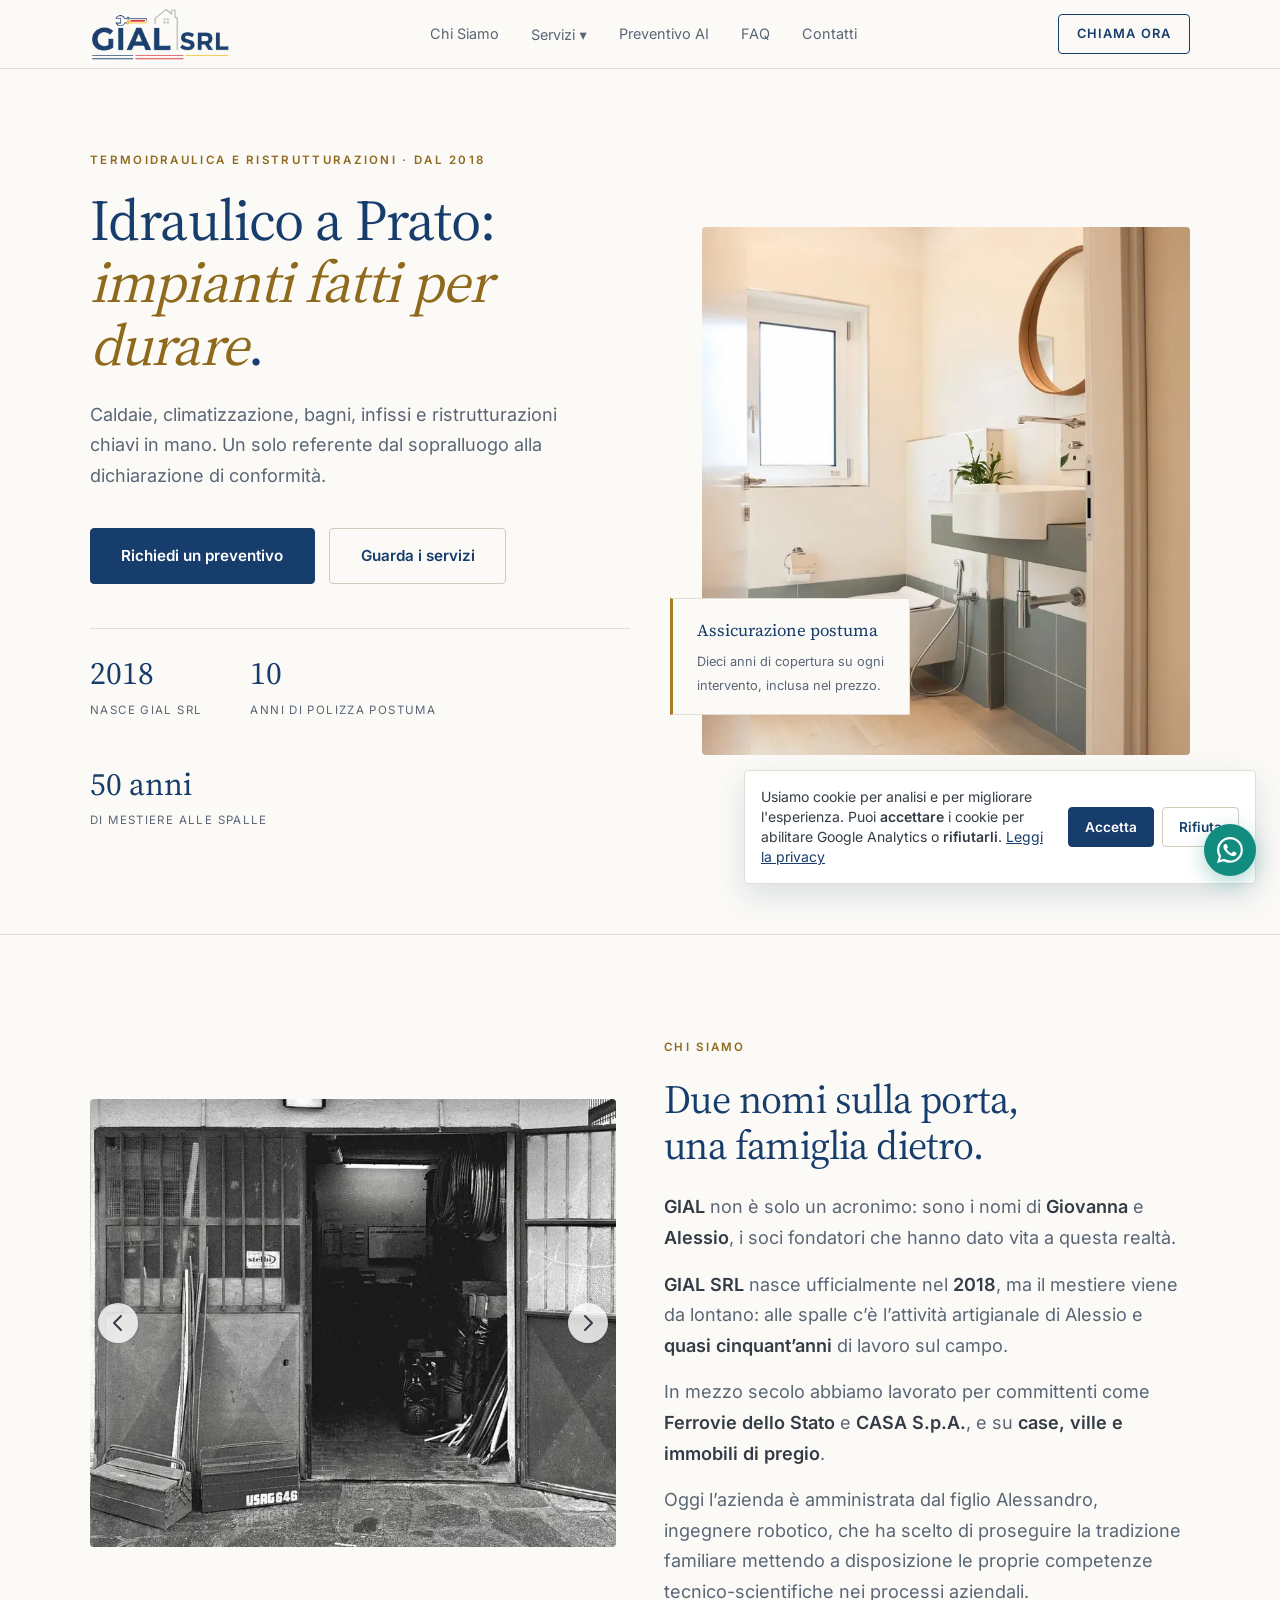
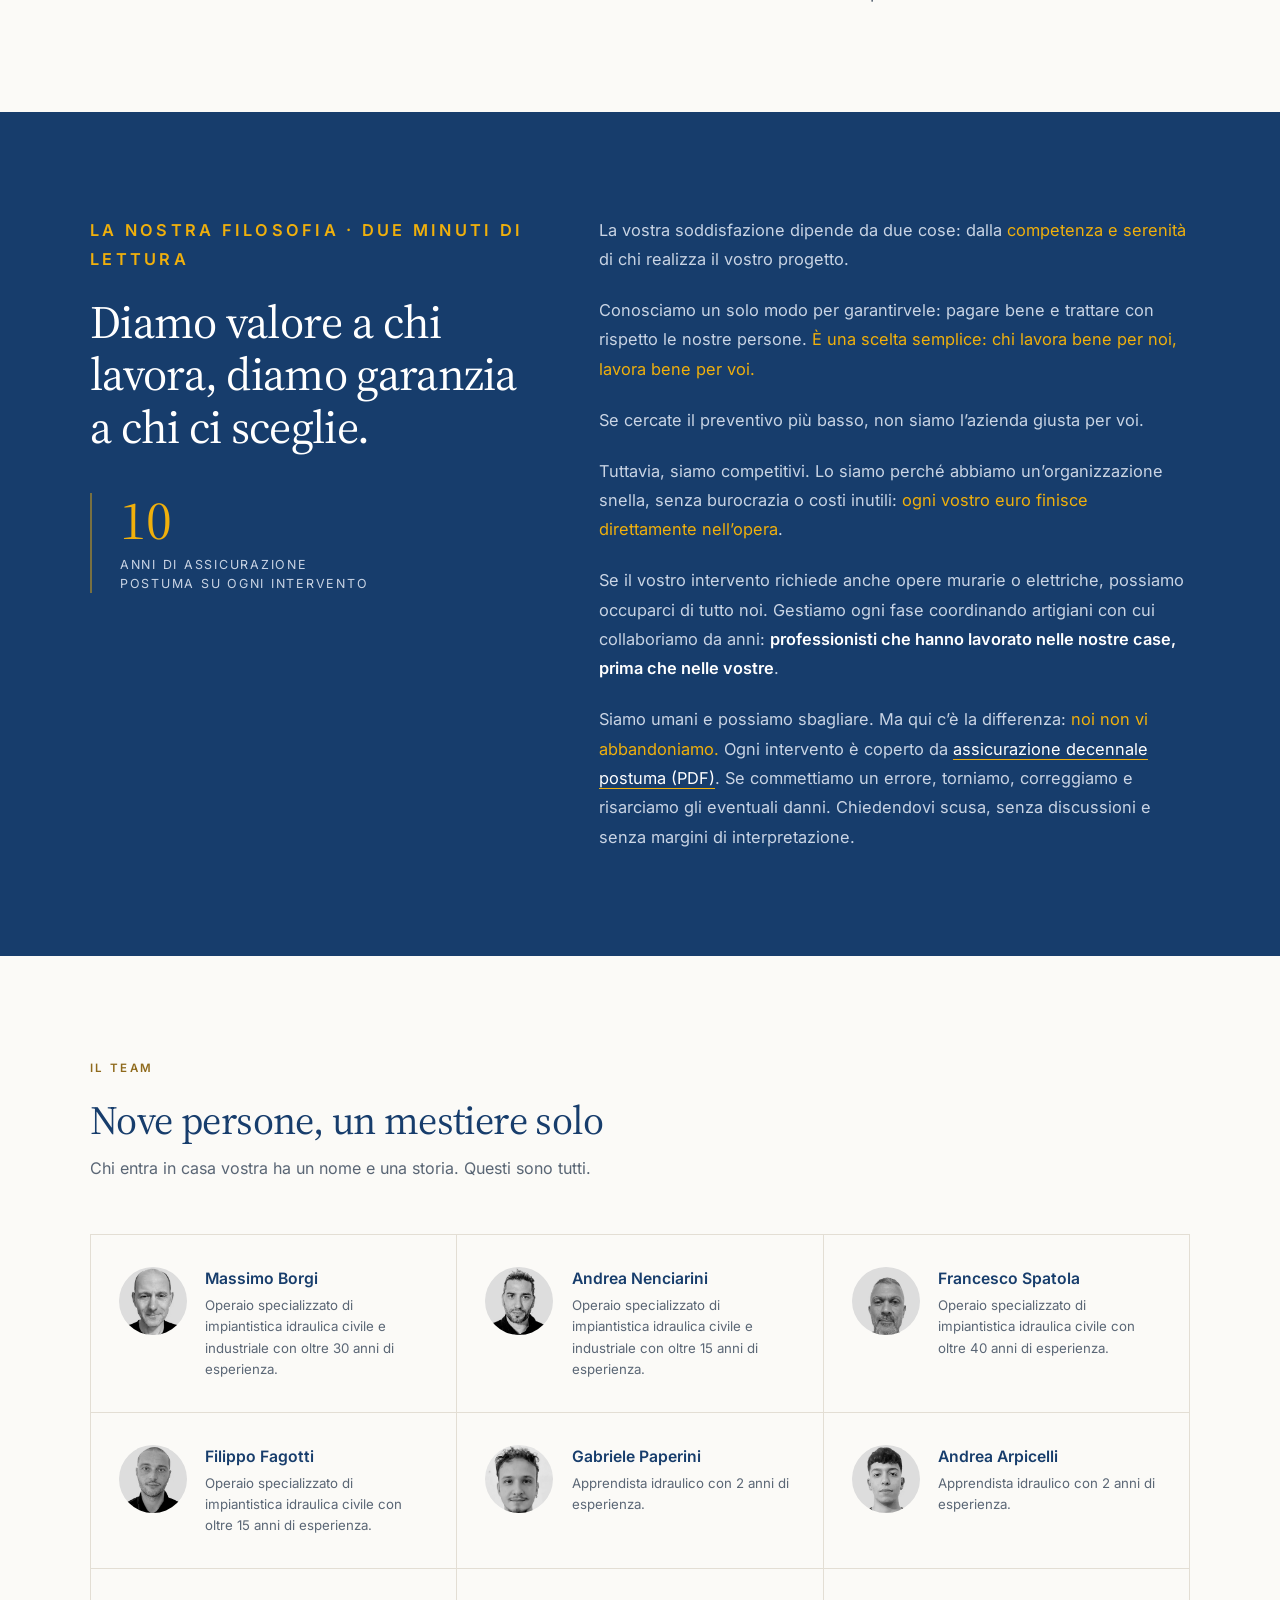
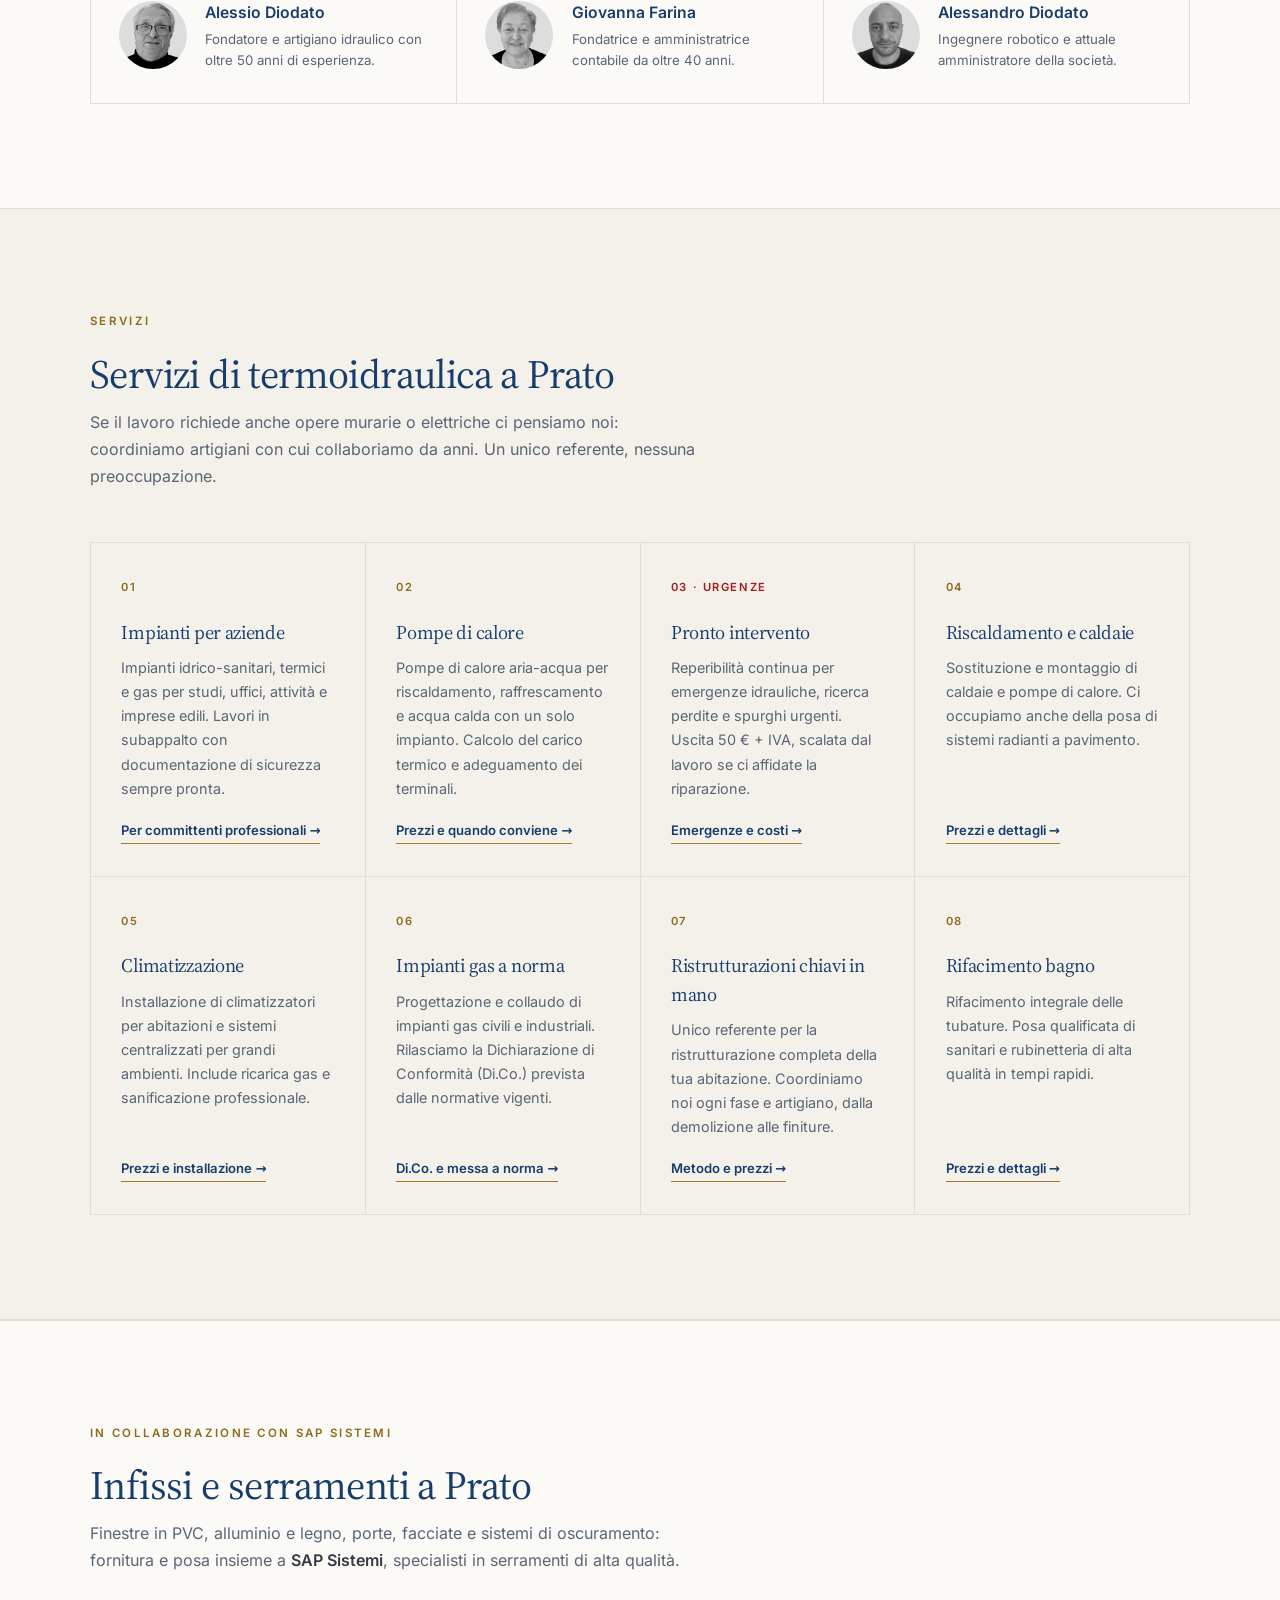
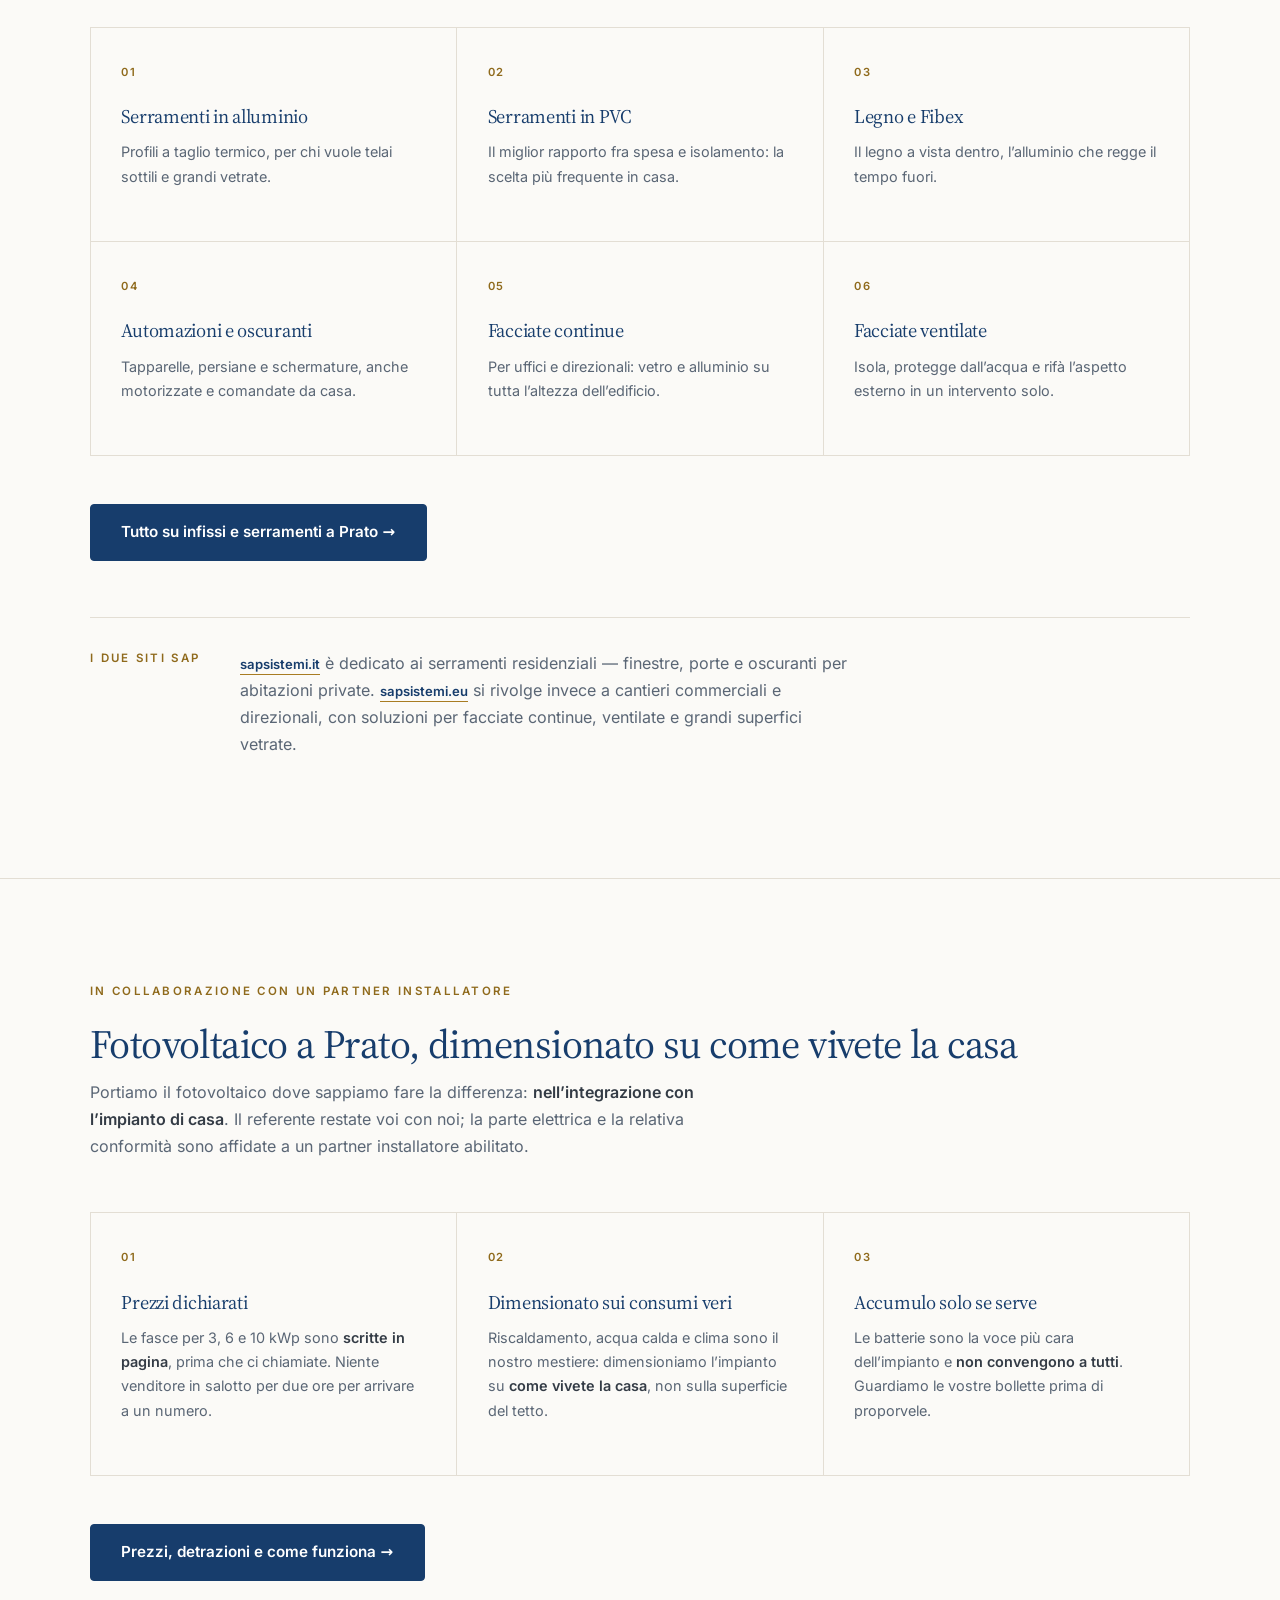
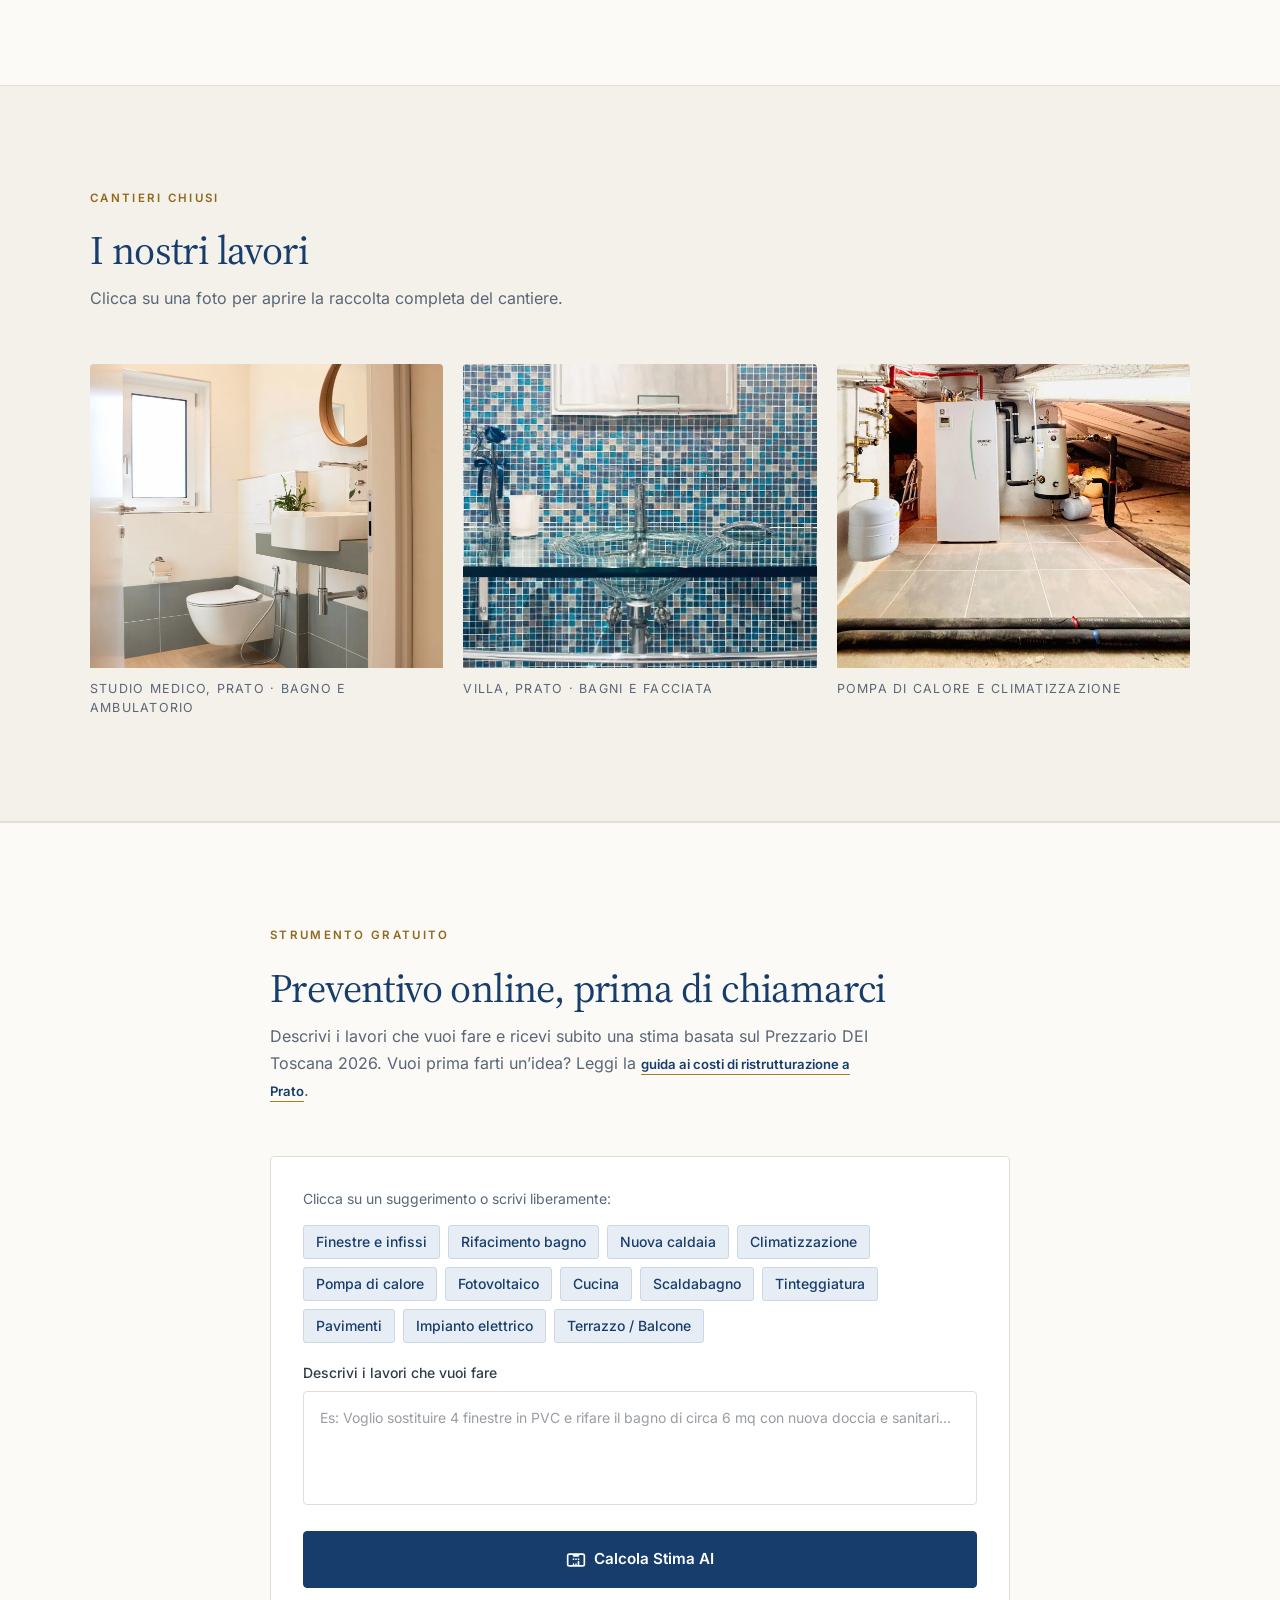
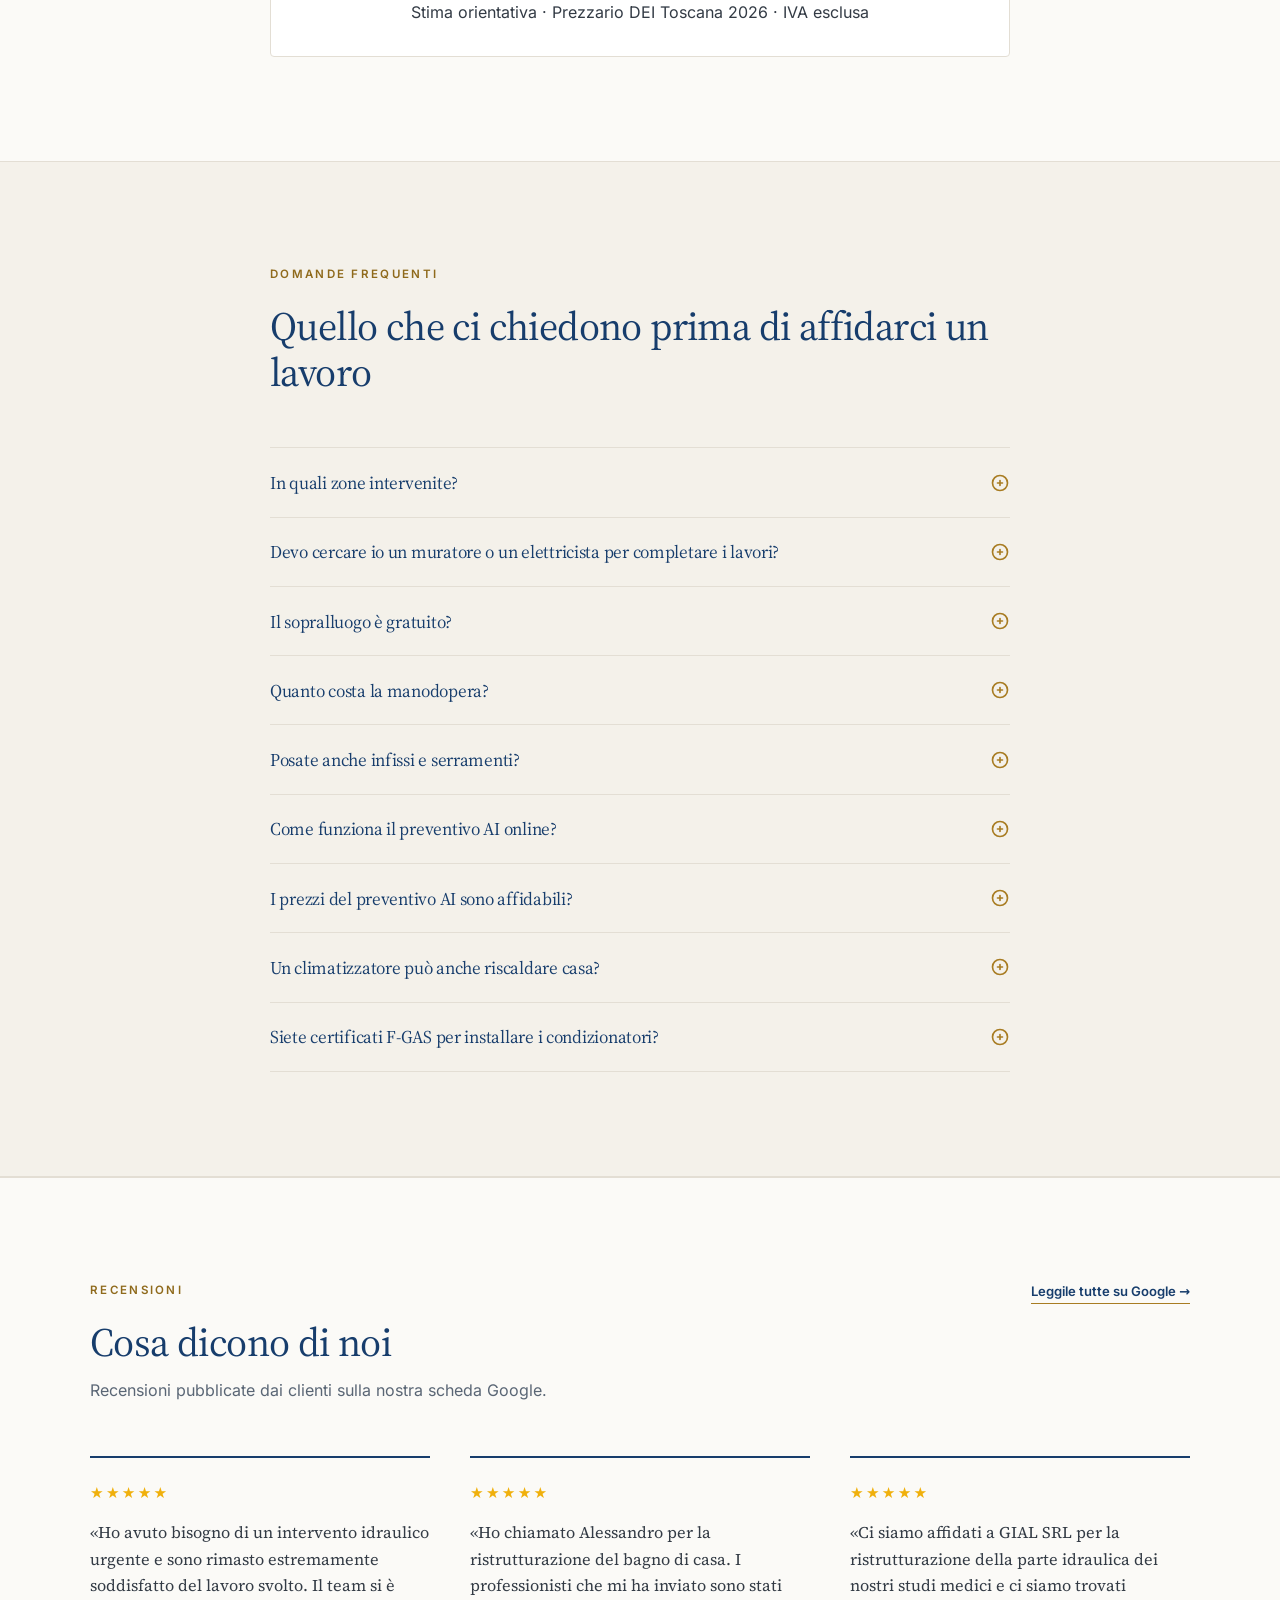
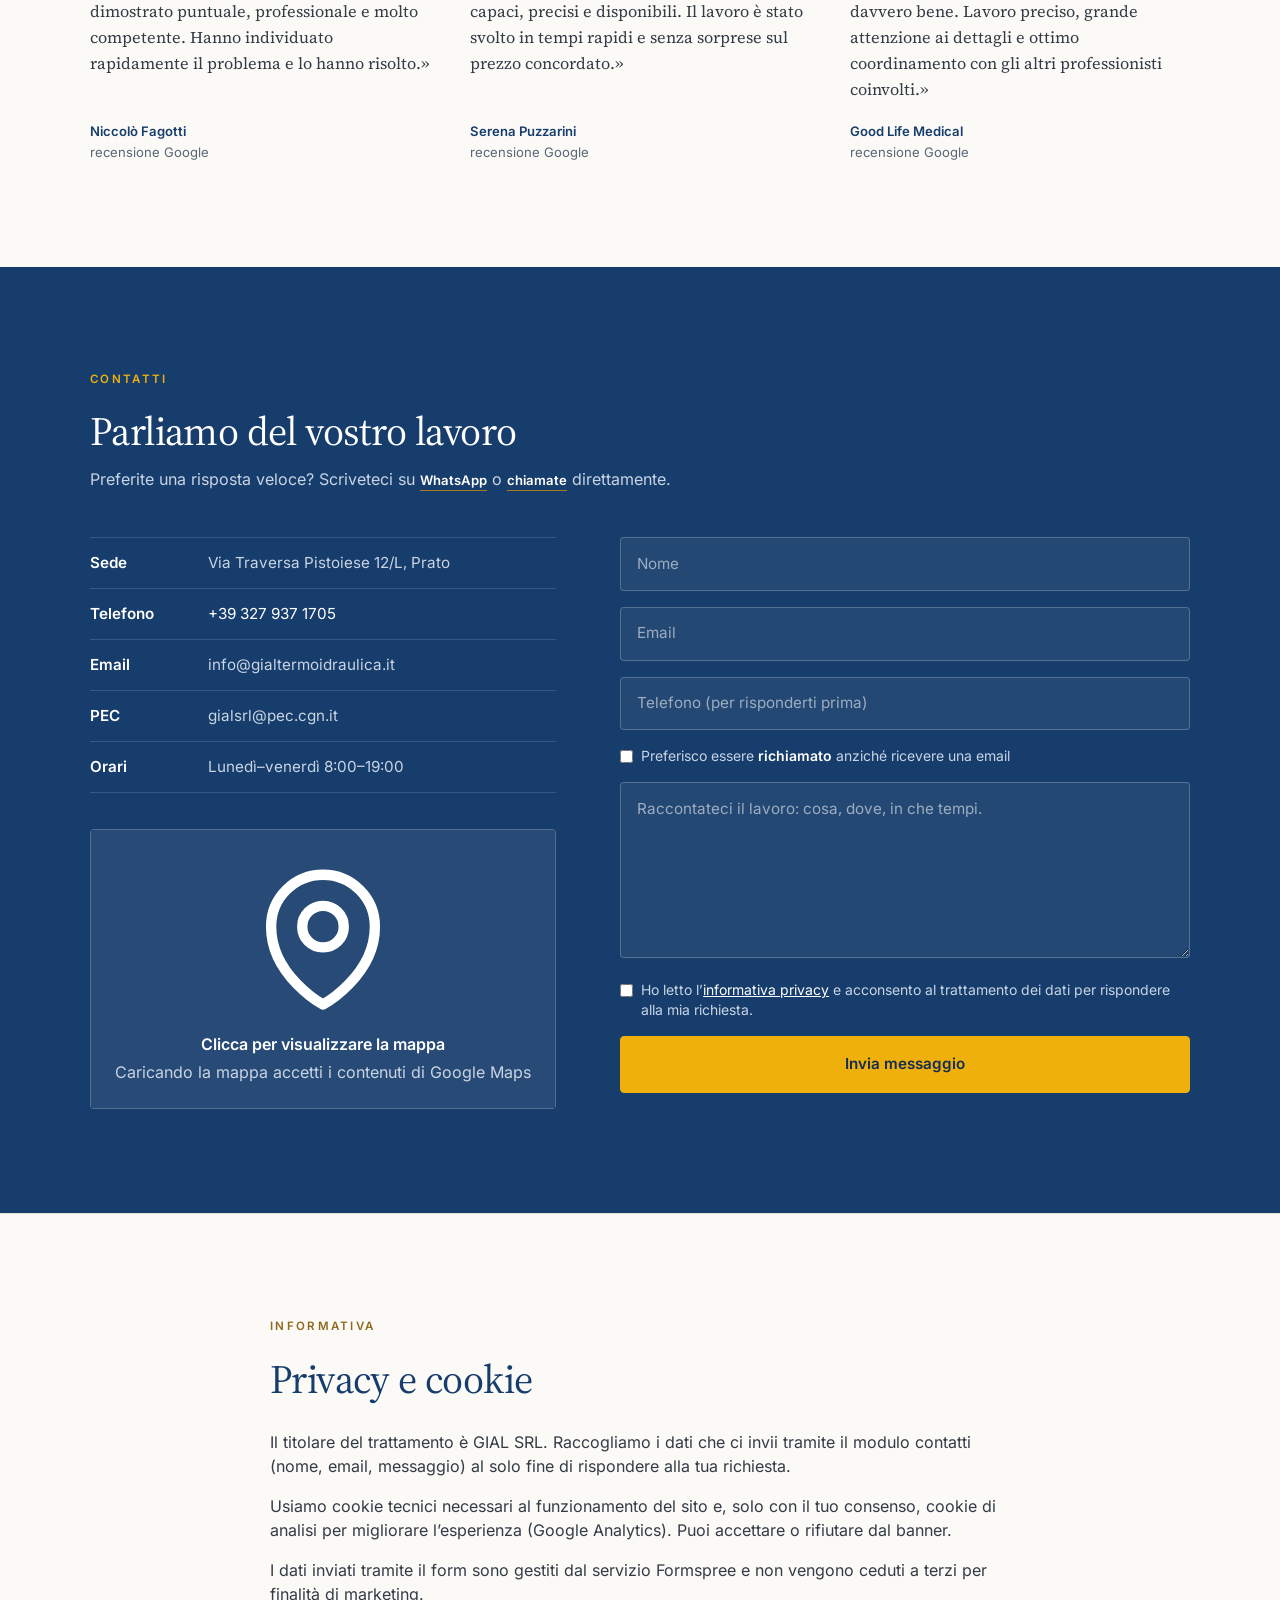
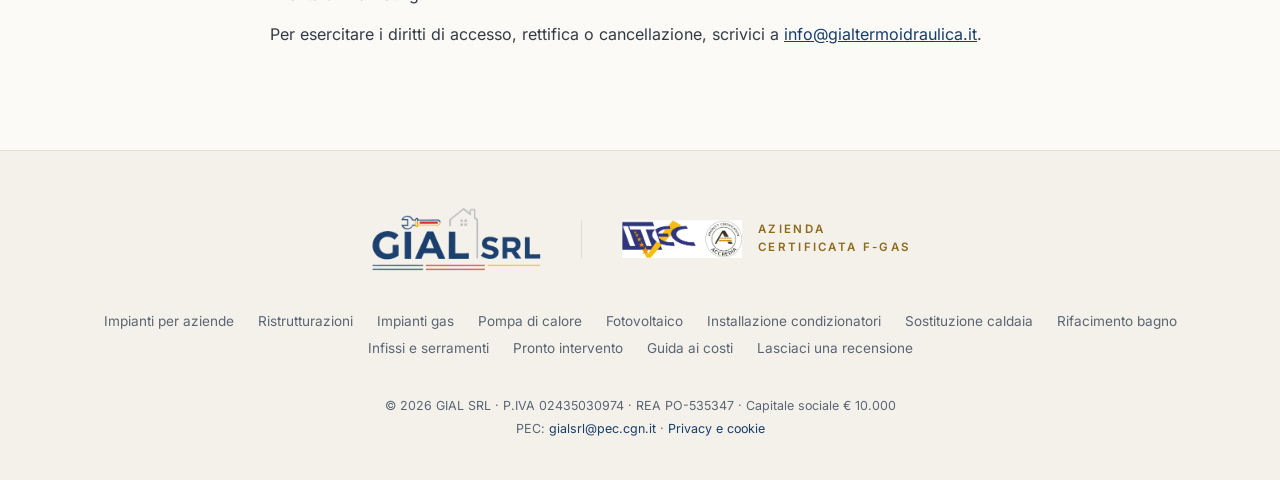
==== index.html @ 6dc00c93 "Footer: link diretto per lasciare una recensione Google; pulsante email Aziende leggibile Co-Authore" ====
<!DOCTYPE html>
<html lang="it" class="scroll-smooth">
<head>
    <meta charset="UTF-8">
    <meta http-equiv="X-UA-Compatible" content="IE=edge">
    <meta name="viewport" content="width=device-width, initial-scale=1.0, maximum-scale=5, user-scalable=yes">
        <style>
            /* Lightbox semplice */
            .lightbox-bg {
                display: none;
                position: fixed;
                z-index: 1000;
                left: 0; top: 0; width: 100vw; height: 100vh;
                background: rgba(0,0,0,0.8);
                justify-content: center;
                align-items: center;
            }
            .lightbox-bg.active { display: flex; }
            .lightbox-img {
                max-width: 90vw;
                max-height: 80vh;
                border-radius: 4px;
                box-shadow: 0 4px 32px #0008;
            }
            .lightbox-arrow, .lightbox-close {
                position: absolute;
                top: 50%;
                transform: translateY(-50%);
                background: #fff;
                border-radius: 50%;
                width: 48px; height: 48px;
                display: flex; align-items: center; justify-content: center;
                font-size: 2rem;
                color: #173D6C;
                cursor: pointer;
                opacity: 0.95;
                border: none;
                box-shadow: 0 2px 8px #0002;
                transition: background 0.2s;
            }
            .lightbox-arrow.left { left: 2vw; }
            .lightbox-arrow.right { right: 2vw; }
            .lightbox-arrow svg { width: 28px; height: 28px; }
            .lightbox-arrow:hover { background: #E7EDF5; }
            .lightbox-close { top: 5vh; right: 5vw; font-size: 2.2rem; background: #fff; }

            /* Utility Tailwind mancanti dal CSS precompilato (usate dal preventivatore AI) */
            .flex-wrap { flex-wrap: wrap; }
            .items-start { align-items: flex-start; }
            .items-end { align-items: flex-end; }
            .whitespace-nowrap { white-space: nowrap; }
            .py-1\.5 { padding-top: 0.375rem; padding-bottom: 0.375rem; }
            .py-2\.5 { padding-top: 0.625rem; padding-bottom: 0.625rem; }
            .px-1\.5 { padding-left: 0.375rem; padding-right: 0.375rem; }
            .p-5 { padding: 1.25rem; }
            .p-8 { padding: 2rem; }
            .mt-0\.5 { margin-top: 0.125rem; }
            .mt-3 { margin-top: 0.75rem; }
            .mt-4 { margin-top: 1rem; }
            .mt-5 { margin-top: 1.25rem; }
            .mb-1 { margin-bottom: 0.25rem; }
            .mb-3 { margin-bottom: 0.75rem; }
            .mb-5 { margin-bottom: 1.25rem; }
            .ml-4 { margin-left: 1rem; }
            .ml-7 { margin-left: 1.75rem; }
            .pt-0\.5 { padding-top: 0.125rem; }
            .pt-3 { padding-top: 0.75rem; }
            .pb-3 { padding-bottom: 0.75rem; }
            .pb-5 { padding-bottom: 1.25rem; }
            .gap-1 { gap: 0.25rem; }
            .border-2 { border-width: 2px; }
            .border-b-2 { border-bottom-width: 2px; }
            .border-t { border-top-width: 1px; }
            .border-red-400 { border-color: #f87171; }
            .ring-2 { box-shadow: 0 0 0 2px var(--tw-ring-color, #3b82f6); }
            .ring-blue-500 { --tw-ring-color: #3b82f6; }
            .ring-red-400 { --tw-ring-color: #f87171; }
            .min-w-0 { min-width: 0; }
            .shrink-0 { flex-shrink: 0; }
            .flex-shrink-0 { flex-shrink: 0; }
            .max-w-3xl { max-width: 48rem; }
            .max-w-2xl { max-width: 42rem; }
            .text-2xl { font-size: 1.5rem; line-height: 2rem; }
            .uppercase { text-transform: uppercase; }
            .tracking-wider { letter-spacing: 0.05em; }
            .tracking-widest { letter-spacing: 0.1em; }
            .italic { font-style: italic; }
            .font-black { font-weight: 900; }
            .resize-none { resize: none; }
            .first\:border-0:first-child { border-width: 0; }
            .first\:pt-0:first-child { padding-top: 0; }
            .last\:border-0:last-child { border-width: 0; }
            .hover\:bg-blue-50:hover { background-color: #eff6ff; }
            .hover\:bg-blue-100:hover { background-color: #dbeafe; }
            .hover\:border-blue-400:hover { border-color: #60a5fa; }
            .hover\:border-blue-600:hover { border-color: #2563eb; }
            .hover\:shadow-md:hover { box-shadow: 0 4px 6px -1px rgba(0,0,0,.1), 0 2px 4px -2px rgba(0,0,0,.1); }
            @media (min-width: 640px) {
              .sm\:flex-row { flex-direction: row; }
            }
            @media (min-width: 768px) {
              .md\:text-left { text-align: left; }
              .md\:justify-start { justify-content: flex-start; }
            }

            /* Utility extra usate dal render AI */
            .bg-yellow-50 { background-color: #fefce8; }
            .border-yellow-200 { border-color: #fef08a; }
            .text-yellow-800 { color: #854d0e; }
            .bg-orange-50 { background-color: #fff7ed; }
            .border-orange-100 { border-color: #ffedd5; }
            .text-orange-700 { color: #c2410c; }
            .text-orange-600 { color: #ea580c; }
            .list-disc { list-style-type: disc; }
            .pl-5 { padding-left: 1.25rem; }
            .space-y-1 > :not([hidden]) ~ :not([hidden]) { margin-top: 0.25rem; }

            /* Colore d'accento brand (oro/ottone, ripreso dal logo GIAL) */
            .text-accent { color: #b07d10; }
            .border-accent { border-color: #d99e2b; }
            .bg-accent { background-color: #d99e2b; }

            /* Rispetto della preferenza utente per animazioni ridotte */
            @media (prefers-reduced-motion: reduce) {
                html { scroll-behavior: auto !important; }
                .animate-\[spin_20s_linear_infinite\] { animation: none !important; }
                .fade-in { animation: none !important; opacity: 1 !important; }
            }
        
        /* Barra fissa chiama/WhatsApp su mobile */
        .call-bar { position: fixed; left: 0; right: 0; bottom: 0; z-index: 50; }
        @media (min-width: 768px) { .call-bar { display: none; } }
        @media (max-width: 767px) {
            body { padding-bottom: 3.5rem; }
            #cookie-banner { bottom: 4.5rem; }
        }
    
        /* Menu a tendina "Servizi" */
        .gial-dd { position: relative; }
        .gial-dd-btn { font: inherit; color: inherit; background: none; border: 0; padding: 0;
            cursor: pointer; display: inline-flex; align-items: center; gap: 0.25rem; }
        .gial-dd-btn:hover { color: var(--g-navy); }
        .gial-dd-panel { position: absolute; top: calc(100% + 0.9rem); left: 50%; transform: translateX(-50%);
            background: #fff; border: 1px solid var(--g-line); border-radius: 4px;
            box-shadow: 0 16px 40px rgba(23,61,108,0.12); padding: 0.4rem; min-width: 17.5rem; z-index: 60; }
        .gial-dd-panel a { display: block; padding: 0.55rem 0.75rem; border-radius: 3px;
            font-size: 0.88rem; font-weight: 400; color: var(--g-ink); white-space: nowrap; }
        .gial-dd-panel a:hover { background: var(--g-paper-alt); color: var(--g-navy); }
        .gial-dd-sep { border-top: 1px solid var(--g-line); margin: 0.35rem 0; }
        .gial-mob-label { padding: 0.9rem 1rem 0.3rem; font-size: 0.7rem; font-weight: 600;
            text-transform: uppercase; letter-spacing: 0.16em; color: var(--g-gold-text); }
    </style>
    <meta name="theme-color" content="#173D6C">
    <meta name="geo.region" content="IT-PO">
    <meta name="geo.placename" content="Prato">
    <meta name="geo.position" content="43.8806;11.0906">
    <meta name="ICBM" content="43.8806, 11.0906">
    <link rel="canonical" href="https://gialtermoidraulica.it/" />
    <link rel="alternate" hreflang="it" href="https://gialtermoidraulica.it/" />
    <link rel="alternate" hreflang="x-default" href="https://gialtermoidraulica.it/" />
    <link rel="icon" href="/favicon.ico" sizes="any">
    <link rel="icon" type="image/png" sizes="32x32" href="/favicon-32.png">
    <link rel="icon" type="image/png" sizes="16x16" href="/favicon-16.png">
    <link rel="apple-touch-icon" sizes="180x180" href="/apple-touch-icon.png">
    <link rel="manifest" href="/site.webmanifest">
    <link rel="preload" as="image" href="/img/gial-logo-rettangolo-nosfondo.webp" fetchpriority="high">
    <link rel="preload" as="image" href="/img/lavori/studio-medico-bagno.webp" imagesrcset="/img/lavori/studio-medico-bagno-700.webp 700w, /img/lavori/studio-medico-bagno-1050.webp 1050w, /img/lavori/studio-medico-bagno.webp 1400w" imagesizes="(max-width: 767px) calc(100vw - 32px), 50vw" fetchpriority="high">
    <!-- Titoli: Fraunces (serif) · testo: Inter -->
    <link rel="preload" href="/fonts/source-serif-4-latin.woff2" as="font" type="font/woff2" crossorigin>
    <link rel="preload" href="/fonts/inter-latin.woff2" as="font" type="font/woff2" crossorigin>
    <title>Idraulico e Termoidraulica a Prato — GIAL SRL</title>
    <meta name="description" content="Impianti termoidraulici, climatizzazione, caldaie, bagni e ristrutturazioni a Prato. Polizza decennale, preventivo AI gratuito, sopralluogo senza impegno." />
    <meta name="author" content="GIAL SRL" />
    <meta name="robots" content="index, follow, max-snippet:-1, max-image-preview:large, max-video-preview:-1" />
    <meta property="og:title" content="GIAL SRL — Termoidraulica Prato | Bagni, Infissi, Preventivo AI" />
    <meta property="og:description" content="Termoidraulica a Prato: rifacimento bagni, climatizzazione, caldaie, infissi e preventivo AI online gratuito basato su prezzario DEI. Polizza decennale." />
    <meta property="og:type" content="website" />
    <meta property="og:url" content="https://gialtermoidraulica.it/" />
    <meta property="og:image" content="https://gialtermoidraulica.it/img/og-image.png" />
    <meta property="og:image:width" content="1200" />
    <meta property="og:image:height" content="630" />
    <meta property="og:image:alt" content="GIAL SRL — Termoidraulica Prato: bagni, caldaie, climatizzazione, infissi" />
    <meta property="og:site_name" content="GIAL SRL" />
    <meta property="og:locale" content="it_IT" />
    <meta name="twitter:card" content="summary_large_image" />
    <meta name="twitter:title" content="GIAL SRL — Termoidraulica Prato | Bagni, Infissi, Preventivo AI" />
    <meta name="twitter:description" content="Termoidraulica a Prato: rifacimento bagni, climatizzazione, caldaie, infissi e preventivo AI online gratuito. Polizza decennale." />
    <meta name="twitter:image" content="https://gialtermoidraulica.it/img/og-image.png" />
        <script type="application/ld+json">
        {
            "@context": "https://schema.org",
            "@type": ["Plumber", "HVACBusiness", "LocalBusiness"],
            "name": "GIAL SRL",
            "image": "https://gialtermoidraulica.it/img/gial/gial-1.webp",
            "logo": "https://gialtermoidraulica.it/img/gial-logo-rettangolo-nosfondo.png",
            "@id": "https://gialtermoidraulica.it/",
            "url": "https://gialtermoidraulica.it/",
            "telephone": "+393279371705",
            "address": {
                "@type": "PostalAddress",
                "streetAddress": "Via Traversa Pistoiese 12/L",
                "addressLocality": "Prato",
                "addressRegion": "PO",
                "postalCode": "59100",
                "addressCountry": "IT"
            },
            "email": "info@gialtermoidraulica.it",
            "description": "GIAL SRL: termoidraulica a Prato, rifacimento bagno, ristrutturazioni, climatizzazione, pronto intervento idraulico. Assicurazione postuma decennale su tutti i lavori. Azienda certificata F-GAS (ITEC).",
            "foundingDate": "2018",
            "numberOfEmployees": {
                "@type": "QuantitativeValue",
                "value": 9
            },
            "hasCredential": {
                "@type": "EducationalOccupationalCredential",
                "credentialCategory": "Certificazione F-GAS",
                "name": "Certificazione ITEC F-GAS",
                "description": "Abilitazione alla gestione e manipolazione di gas fluorurati ad effetto serra (Reg. UE 517/2014)"
            },
            "areaServed": [
                {"@type": "City", "name": "Prato"},
                {"@type": "City", "name": "Firenze"},
                {"@type": "City", "name": "Pistoia"},
                {"@type": "AdministrativeArea", "name": "Toscana"}
            ],
            "priceRange": "€€",
            "openingHours": ["Mo-Fr 08:00-19:00"],
            "geo": {
                "@type": "GeoCoordinates",
                "latitude": "43.8806",
                "longitude": "11.0906"
            }
        }
        </script>
        <script type="application/ld+json">
        {
            "@context": "https://schema.org",
            "@type": "WebSite",
            "name": "GIAL SRL",
            "url": "https://gialtermoidraulica.it/",
            "inLanguage": "it-IT",
            "publisher": { "@id": "https://gialtermoidraulica.it/" }
        }
        </script>
        <script type="application/ld+json">
        {
            "@context": "https://schema.org",
            "@type": "Service",
            "name": "Servizi Termoidraulici - GIAL SRL",
            "provider": { "@type": "Plumber", "@id": "https://gialtermoidraulica.it/" },
            "areaServed": ["Prato","Firenze","Pistoia","Toscana","Italia"],
            "hasOfferCatalog": {
                "@type": "OfferCatalog",
                "name": "Catalogo Servizi GIAL SRL",
                "itemListElement": [
                    {"@type":"Offer","itemOffered":{"@type":"Service","name":"Pronto Intervento idraulico"}},
                    {"@type":"Offer","itemOffered":{"@type":"Service","name":"Climatizzazione - installazione e manutenzione"}},
                    {"@type":"Offer","itemOffered":{"@type":"Service","name":"Riscaldamento e manutenzione caldaie"}},
                    {"@type":"Offer","itemOffered":{"@type":"Service","name":"Rifacimento bagno e impianti completi"}},
                    {"@type":"Offer","itemOffered":{"@type":"Service","name":"Ristrutturazione completa"}},
                    {"@type":"Offer","itemOffered":{"@type":"Service","name":"Impianti gas - installazione e certificazione"}},
                    {"@type":"Offer","itemOffered":{"@type":"Service","name":"Sostituzione sanitari"}},
                    {"@type":"Offer","itemOffered":{"@type":"Service","name":"Manutenzione ordinaria impianti"}},
                    {"@type":"Offer","itemOffered":{"@type":"Service","name":"Pompa di calore - installazione e configurazione"}},
                    {"@type":"Offer","itemOffered":{"@type":"Service","name":"Impianto fotovoltaico chiavi in mano (realizzazione a cura di partner installatore abilitato)"}},
                    {"@type":"Offer","itemOffered":{"@type":"Service","name":"Sistema di accumulo con batterie"}},
                    {"@type":"Offer","itemOffered":{"@type":"Service","name":"Impianti termoidraulici per aziende, studi e cantieri, anche in subappalto"}},
                    {"@type":"Offer","itemOffered":{"@type":"Service","name":"Infissi e serramenti - PVC, alluminio, legno (in collaborazione con SAP Sistemi)"}},
                    {"@type":"Offer","itemOffered":{"@type":"Service","name":"Facciate continue e ventilate (in collaborazione con SAP Sistemi)"}},
                    {"@type":"Offer","itemOffered":{"@type":"Service","name":"Preventivo orientativo online basato su Prezzario DEI Toscana"}}
                ]
            }
        }
        </script>
        <script type="application/ld+json">
        {
            "@context": "https://schema.org",
            "@type": "WebApplication",
            "name": "Preventivo Lavori Edili e Impiantistici AI - GIAL SRL",
            "url": "https://gialtermoidraulica.it/#preventivo",
            "description": "Strumento gratuito di stima online basato su Claude AI e prezzario DEI Toscana 2026. Descrivi i lavori che vuoi fare e ottieni una stima orientativa istantanea per rifacimento bagno, sostituzione caldaia, climatizzazione, pompa di calore, fotovoltaico, infissi, cucina, pavimenti, tinteggiatura, impianto elettrico, terrazzo e altri lavori di ristrutturazione e impiantistica a Prato, Firenze e Pistoia.",
            "applicationCategory": "BusinessApplication",
            "applicationSubCategory": "EstimateCalculator",
            "operatingSystem": "Web",
            "browserRequirements": "Requires JavaScript. Requires HTML5.",
            "inLanguage": "it-IT",
            "isAccessibleForFree": true,
            "offers": {
                "@type": "Offer",
                "price": "0",
                "priceCurrency": "EUR"
            },
            "provider": { "@id": "https://gialtermoidraulica.it/" },
            "featureList": [
                "Stima istantanea basata su Prezzario DEI Toscana 2026",
                "Riconoscimento di lavori multipli in un'unica richiesta",
                "Domande di approfondimento dinamiche",
                "Breakdown per voce con riferimenti DEI",
                "Invio del preventivo via email"
            ]
        }
        </script>
        <script type="application/ld+json">
        {
            "@context": "https://schema.org",
            "@type": "Service",
            "name": "Infissi e Serramenti - GIAL SRL in collaborazione con SAP Sistemi",
            "provider": { "@id": "https://gialtermoidraulica.it/" },
            "serviceType": "Fornitura e installazione infissi",
            "areaServed": ["Prato","Firenze","Pistoia","Toscana"],
            "description": "Fornitura e posa di finestre in PVC, alluminio a taglio termico e legno/Fibex, tapparelle motorizzate, persiane, oltre a facciate continue e ventilate per edifici commerciali e direzionali. Servizio offerto in collaborazione con SAP Sistemi (sapsistemi.it per il residenziale, sapsistemi.eu per il commerciale).",
            "hasOfferCatalog": {
                "@type": "OfferCatalog",
                "name": "Tipologie Infissi e Serramenti",
                "itemListElement": [
                    {"@type":"Offer","itemOffered":{"@type":"Service","name":"Infissi PVC doppio o triplo vetro"}},
                    {"@type":"Offer","itemOffered":{"@type":"Service","name":"Infissi alluminio a taglio termico"}},
                    {"@type":"Offer","itemOffered":{"@type":"Service","name":"Infissi in legno e Fibex (legno-alluminio)"}},
                    {"@type":"Offer","itemOffered":{"@type":"Service","name":"Tapparelle motorizzate, persiane, schermature solari"}},
                    {"@type":"Offer","itemOffered":{"@type":"Service","name":"Facciate continue per edifici commerciali"}},
                    {"@type":"Offer","itemOffered":{"@type":"Service","name":"Facciate ventilate per risanamento energetico"}}
                ]
            }
        }
        </script>
        <script type="application/ld+json">
        {
            "@context": "https://schema.org",
            "@type": "FAQPage",
            "inLanguage": "it-IT",
            "mainEntity": [
                {
                    "@type": "Question",
                    "name": "In quali zone intervenite?",
                    "acceptedAnswer": {
                        "@type": "Answer",
                        "text": "Abbiamo la sede a Prato. Effettuiamo riparazioni in tutta la provincia di Prato e nelle province di Pistoia e Firenze. Per interventi di rifacimento completo del bagno e ristrutturazioni, interveniamo anche nelle province limitrofe."
                    }
                },
                {
                    "@type": "Question",
                    "name": "Devo cercare io un muratore o un elettricista per completare i lavori?",
                    "acceptedAnswer": {
                        "@type": "Answer",
                        "text": "No. Possiamo offrire un servizio chiavi in mano. Collaboriamo con muratori, cartongessisti ed elettricisti di nostra fiducia. Gestiamo noi tutto il coordinamento del cantiere, così tu avrai un solo referente per ogni esigenza."
                    }
                },
                {
                    "@type": "Question",
                    "name": "Il sopralluogo è gratuito?",
                    "acceptedAnswer": {
                        "@type": "Answer",
                        "text": "Dipende dal tipo di lavoro. Per i lavori strutturati — rifacimento bagno, ristrutturazioni, sostituzione caldaia, climatizzazione, pompa di calore, infissi — il sopralluogo tecnico è gratuito: veniamo a valutare la fattibilità e ti forniamo un preventivo trasparente. Per le riparazioni invece l'uscita costa 50 euro + IVA e comprende viaggio, diagnosi e valutazione: se poi il lavoro viene eseguito, i 50 euro vengono scalati dal conto finale."
                    }
                },
                {
                    "@type": "Question",
                    "name": "Quanto costa la manodopera?",
                    "acceptedAnswer": {
                        "@type": "Answer",
                        "text": "Il nostro costo orario di manodopera è di 35 euro + IVA."
                    }
                },
                {
                    "@type": "Question",
                    "name": "Posate anche infissi e serramenti?",
                    "acceptedAnswer": {
                        "@type": "Answer",
                        "text": "Sì, in collaborazione con SAP Sistemi. Forniamo e installiamo finestre in PVC, alluminio a taglio termico e legno/Fibex, tapparelle motorizzate, persiane, oltre a facciate continue e ventilate per edifici commerciali. Visita sapsistemi.it per il residenziale e sapsistemi.eu per il commerciale."
                    }
                },
                {
                    "@type": "Question",
                    "name": "Come funziona il preventivo AI online?",
                    "acceptedAnswer": {
                        "@type": "Answer",
                        "text": "Sul nostro sito puoi descrivere i lavori che vuoi fare e ricevere immediatamente una stima orientativa basata sul Prezzario DEI Toscana 2026. L'intelligenza artificiale identifica automaticamente le categorie di intervento (bagno, caldaia, climatizzazione, pompa di calore, fotovoltaico, infissi, cucina, pavimenti, tinteggiatura, impianto elettrico, terrazzo e altri), calcola i prezzi e ti pone domande di approfondimento se servono dettagli aggiuntivi. È gratuito, non richiede registrazione e per un preventivo definitivo è sempre necessario un sopralluogo tecnico."
                    }
                },
                {
                    "@type": "Question",
                    "name": "I prezzi del preventivo AI sono affidabili?",
                    "acceptedAnswer": {
                        "@type": "Answer",
                        "text": "Sono stime orientative basate sul Prezzario DEI Toscana 2026 (il riferimento ufficiale per i lavori edili e impiantistici in Regione). Sono utili per farsi un'idea del budget di un intervento, ma il prezzo definitivo dipende sempre da misurazioni reali, finiture scelte e condizioni del cantiere. Per un preventivo preciso effettuiamo un sopralluogo gratuito."
                    }
                },
                {
                    "@type": "Question",
                    "name": "Un climatizzatore può anche riscaldare casa?",
                    "acceptedAnswer": {
                        "@type": "Answer",
                        "text": "Sì, ed è il modo in cui questi impianti rendono di più. Un climatizzatore moderno è una pompa di calore: d'estate raffresca, d'inverno riscalda, e nelle mezze stagioni è spesso il modo più economico per scaldare casa rispetto alla caldaia a gas. Installiamo climatizzatori, pompe di calore aria-acqua e caldaie a condensazione: al sopralluogo confrontiamo le soluzioni sul tuo immobile e ti diciamo quale conviene davvero, invece di venderti quella che costa di più."
                    }
                },
                {
                    "@type": "Question",
                    "name": "Siete certificati F-GAS per installare i condizionatori?",
                    "acceptedAnswer": {
                        "@type": "Answer",
                        "text": "Sì, siamo azienda certificata F-GAS tramite ITEC. In pratica: possiamo toccare legalmente il gas refrigerante, e ogni intervento finisce registrato dove la legge dice che deve finire. Ci occupiamo di installazione, manutenzione e sanificazione dei climatizzatori a Prato, Firenze e Pistoia."
                    }
                }
            ]
        }
        </script>
    <link rel="stylesheet" href="css/style.css">
    <!-- Design system "Studio": va caricato dopo Tailwind, vedi css/gial-studio.css -->
    <link rel="stylesheet" href="css/gial-studio.css">
        <!-- Cookie consent: carica gtag solo dopo consenso -->
        <script>
                (function(){
                    function setCookie(name,value,days){
                        var d=new Date();
                        d.setTime(d.getTime()+days*24*60*60*1000);
                        var expires = "expires="+d.toUTCString();
                        var s=name+"="+value+";"+expires+";path=/;SameSite=Lax";
                        if(location.protocol==='https:') s += ";Secure";
                        document.cookie = s;
                    }
                    function getCookie(name){var m=document.cookie.split('; ').find(row=>row.startsWith(name+'=')); return m?m.split('=')[1]:null;}
                    function loadGtag(){ if(window.gtagLoaded) return; window.gtagLoaded = true;
                        var s = document.createElement('script'); s.async=true; s.src='https://www.googletagmanager.com/gtag/js?id=G-4QWQKJ6TL6'; document.head.appendChild(s);
                        window.dataLayer = window.dataLayer || [];
                        function gtag(){dataLayer.push(arguments);} window.gtag = gtag;
                        gtag('js', new Date()); gtag('config', 'G-4QWQKJ6TL6');
                    }
                    window.GIALCookieConsent = {
                        accept: function(){ setCookie('gial_cookie_consent','granted',365); loadGtag(); var b=document.getElementById('cookie-banner'); if(b) b.classList.add('hidden');},
                        decline: function(){ setCookie('gial_cookie_consent','denied',365); var b=document.getElementById('cookie-banner'); if(b) b.classList.add('hidden');}
                    };
                    function updateCookieBanner() {
                        var consent = getCookie('gial_cookie_consent');
                        var b = document.getElementById('cookie-banner');
                        if (consent) {
                            if (b) b.classList.add('hidden');
                            if (consent === 'granted') loadGtag();
                        } else {
                            if (b) b.classList.remove('hidden');
                        }
                    }
                    document.addEventListener('DOMContentLoaded', updateCookieBanner);
                })();
        </script>
</head>
<body>
    <a href="#main-content" class="skip-link">Salta al contenuto</a>
    <!-- Banner consenso cookie -->
    <div id="cookie-banner" class="fixed bottom-4 left-4 right-4 md:left-auto md:right-6 md:max-w-lg bg-white border border-gray-200 p-4 flex items-center gap-4 z-50" style="border-radius:4px;box-shadow:0 12px 32px rgba(23,61,108,.14)">
        <div class="flex-1 text-sm text-gray-700">Usiamo cookie per analisi e per migliorare l'esperienza. Puoi <strong>accettare</strong> i cookie per abilitare Google Analytics o <strong>rifiutarli</strong>. <a href="#privacy" class="underline text-blue-600">Leggi la privacy</a></div>
        <div class="flex gap-2">
            <button id="cookie-accept" onclick="GIALCookieConsent.accept()" class="g-btn g-btn-primary" style="padding:.55rem 1rem;font-size:.85rem">Accetta</button>
            <button id="cookie-decline" onclick="GIALCookieConsent.decline()" class="g-btn g-btn-outline" style="padding:.55rem 1rem;font-size:.85rem">Rifiuta</button>
        </div>
    </div>

    <nav class="g-nav fixed w-full z-50" aria-label="Menu principale">
        <div class="g-wrap pt-2 flex flex-col">
            <div class="w-full flex justify-between items-center pb-2">
                <a href="/" class="inline-block align-middle" aria-label="Homepage GIAL SRL">
                    <img src="img/gial-logo-rettangolo-nosfondo.webp" width="527" height="197" alt="Logo GIAL Termoidraulica Prato" aria-hidden="true" style="height:52px; width:auto;" fetchpriority="high">
                </a>
                <div class="hidden md:flex space-x-8 items-center">
                    <a href="#chi-siamo" class="g-nav-link" aria-label="Vai alla sezione Chi Siamo">Chi Siamo</a>
                    <div class="gial-dd">
                        <button type="button" id="serviziBtn" class="gial-dd-btn g-nav-link" aria-expanded="false" aria-controls="serviziMenu" aria-haspopup="true">Servizi <span aria-hidden="true">&#9662;</span></button>
                        <div id="serviziMenu" class="gial-dd-panel hidden" role="menu" aria-labelledby="serviziBtn">
                            <a href="/impianti-termoidraulici-aziende-prato/" role="menuitem">Impianti per aziende e cantieri</a>
                            <a href="/ristrutturazioni-chiavi-in-mano-prato/" role="menuitem">Ristrutturazioni chiavi in mano</a>
                            <a href="/pompa-di-calore-prato/" role="menuitem">Pompe di calore</a>
                            <a href="/impianto-fotovoltaico-prato/" role="menuitem">Impianto fotovoltaico</a>
                            <a href="/installazione-condizionatori-prato/" role="menuitem">Installazione condizionatori</a>
                            <a href="/sostituzione-caldaia-prato/" role="menuitem">Sostituzione caldaia</a>
                            <a href="/impianti-gas-prato/" role="menuitem">Impianti gas a norma</a>
                            <a href="/rifacimento-bagno-prato/" role="menuitem">Rifacimento bagno</a>
                            <a href="/infissi-serramenti-prato/" role="menuitem">Infissi e serramenti</a>
                            <a href="/pronto-intervento-idraulico-prato/" role="menuitem">Pronto intervento idraulico</a>
                            <div class="gial-dd-sep"></div>
                            <a href="/guide/quanto-costa-ristrutturare-casa-prato/" role="menuitem">Guida ai costi di ristrutturazione</a>
                        </div>
                    </div>
                    <a href="#preventivo" class="g-nav-link" aria-label="Vai alla sezione Preventivo AI">Preventivo AI</a>
                    <a href="#faq" class="g-nav-link" aria-label="Vai alla sezione FAQ">FAQ</a>
                    <a href="#contatti" class="g-nav-link" aria-label="Vai alla sezione Contatti">Contatti</a>
                </div>
                <div class="flex items-center gap-2">
                    <button id="mobileMenuBtn" class="md:hidden p-2 rounded-lg text-gray-600 hover:bg-gray-100 transition focus:outline-none" aria-label="Apri menu di navigazione" aria-expanded="false" aria-controls="mobileMenu">
                        <svg id="hamburgerIcon" xmlns="http://www.w3.org/2000/svg" class="h-6 w-6" fill="none" viewBox="0 0 24 24" stroke="currentColor" stroke-width="2">
                            <path stroke-linecap="round" stroke-linejoin="round" d="M4 6h16M4 12h16M4 18h16" />
                        </svg>
                        <svg id="closeMenuIcon" xmlns="http://www.w3.org/2000/svg" class="h-6 w-6 hidden" fill="none" viewBox="0 0 24 24" stroke="currentColor" stroke-width="2">
                            <path stroke-linecap="round" stroke-linejoin="round" d="M6 18L18 6M6 6l12 12" />
                        </svg>
                    </button>
                    <a href="tel:+393279371705" onclick="if(window.gtag){ gtag('event','click_call',{'posizione':'nav_home'}); }" class="md:hidden" style="background:var(--g-navy);color:#fff;padding:.6rem 1.1rem;font-size:.85rem;font-weight:600;border-radius:4px" aria-label="Chiama GIAL SRL">Chiama ora</a>
                    <button id="callBtn" onclick="if(window.gtag){ gtag('event','open_call_modal',{'posizione':'pulsante_chiama_ora'});}else{window.addEventListener('gtagLoaded', function(){ gtag('event','open_call_modal',{'posizione':'pulsante_chiama_ora'}); }, {once:true}); }" class="hidden md:block g-nav-phone" aria-label="Mostra il numero di telefono">Chiama ora</button>
                </div>
            </div>
            <div id="mobileMenu" class="hidden md:hidden border-t border-gray-200 py-2" role="navigation" aria-label="Menu mobile">
                <div class="flex flex-col">
                    <a href="#chi-siamo" class="px-4 py-3 text-gray-700 hover:bg-gray-50 font-medium transition">Chi Siamo</a>
                    <p class="gial-mob-label">I nostri servizi</p>
                    <a href="/impianti-termoidraulici-aziende-prato/" class="px-4 py-3 text-gray-700 hover:bg-gray-50 font-medium transition">Impianti per aziende e cantieri</a>
                    <a href="/ristrutturazioni-chiavi-in-mano-prato/" class="px-4 py-3 text-gray-700 hover:bg-gray-50 font-medium transition">Ristrutturazioni chiavi in mano</a>
                    <a href="/pompa-di-calore-prato/" class="px-4 py-3 text-gray-700 hover:bg-gray-50 font-medium transition">Pompe di calore</a>
                    <a href="/impianto-fotovoltaico-prato/" class="px-4 py-3 text-gray-700 hover:bg-gray-50 font-medium transition">Impianto fotovoltaico</a>
                    <a href="/installazione-condizionatori-prato/" class="px-4 py-3 text-gray-700 hover:bg-gray-50 font-medium transition">Installazione condizionatori</a>
                    <a href="/sostituzione-caldaia-prato/" class="px-4 py-3 text-gray-700 hover:bg-gray-50 font-medium transition">Sostituzione caldaia</a>
                    <a href="/impianti-gas-prato/" class="px-4 py-3 text-gray-700 hover:bg-gray-50 font-medium transition">Impianti gas a norma</a>
                    <a href="/rifacimento-bagno-prato/" class="px-4 py-3 text-gray-700 hover:bg-gray-50 font-medium transition">Rifacimento bagno</a>
                    <a href="/infissi-serramenti-prato/" class="px-4 py-3 text-gray-700 hover:bg-gray-50 font-medium transition">Infissi e serramenti</a>
                    <a href="/pronto-intervento-idraulico-prato/" class="px-4 py-3 text-gray-700 hover:bg-gray-50 font-medium transition">Pronto intervento idraulico</a>
                    <a href="/guide/quanto-costa-ristrutturare-casa-prato/" class="px-4 py-3 text-gray-700 hover:bg-gray-50 font-medium transition">Guida ai costi</a>
                    <p class="gial-mob-label">Azienda</p>
                    <a href="#filosofia" class="px-4 py-3 text-gray-700 hover:bg-gray-50 font-medium transition">La Nostra Filosofia</a>
                    <a href="#team" class="px-4 py-3 text-gray-700 hover:bg-gray-50 font-medium transition">Team</a>
                    <a href="#preventivo" class="px-4 py-3 text-gray-700 hover:bg-gray-50 font-medium transition">Preventivo AI</a>
                    <a href="#faq" class="px-4 py-3 text-gray-700 hover:bg-gray-50 font-medium transition">FAQ</a>
                    <a href="#contatti" class="px-4 py-3 text-gray-700 hover:bg-gray-50 font-medium transition">Contatti</a>
                </div>
            </div>
        </div>
    </nav>
    <script>
    (function() {
        var btn = document.getElementById('mobileMenuBtn');
        var menu = document.getElementById('mobileMenu');
        var hamburger = document.getElementById('hamburgerIcon');
        var closeIcon = document.getElementById('closeMenuIcon');
        if (!btn || !menu) return;
        btn.addEventListener('click', function() {
            var isOpen = !menu.classList.contains('hidden');
            menu.classList.toggle('hidden');
            hamburger.classList.toggle('hidden');
            closeIcon.classList.toggle('hidden');
            btn.setAttribute('aria-expanded', String(!isOpen));
        });
        menu.querySelectorAll('a').forEach(function(link) {
            link.addEventListener('click', function() {
                menu.classList.add('hidden');
                hamburger.classList.remove('hidden');
                closeIcon.classList.add('hidden');
                btn.setAttribute('aria-expanded', 'false');
            });
        });
    })();
    </script>
    <script>
    // Tendina "Servizi" del menu desktop
    (function() {
        var btn = document.getElementById('serviziBtn');
        var panel = document.getElementById('serviziMenu');
        if (!btn || !panel) return;
        function chiudi() { panel.classList.add('hidden'); btn.setAttribute('aria-expanded', 'false'); }
        btn.addEventListener('click', function(e) {
            e.stopPropagation();
            var aperto = !panel.classList.contains('hidden');
            panel.classList.toggle('hidden');
            btn.setAttribute('aria-expanded', String(!aperto));
        });
        document.addEventListener('click', function(e) {
            if (!panel.classList.contains('hidden') && !panel.contains(e.target)) chiudi();
        });
        document.addEventListener('keydown', function(e) {
            if (e.key === 'Escape' && !panel.classList.contains('hidden')) { chiudi(); btn.focus(); }
        });
    })();
    </script>


    <header class="g-hero">
        <div class="g-wrap g-hero-grid">
            <div>
                <p class="g-eyebrow">Termoidraulica e ristrutturazioni &middot; dal 2018</p>
                <h1 id="valore-garanzia" class="g-h1">Idraulico a Prato:<br><em>impianti fatti per durare</em>.</h1>
                <p class="g-lead">Caldaie, climatizzazione, bagni, infissi e ristrutturazioni chiavi in mano. Un solo referente dal sopralluogo alla dichiarazione di conformit&agrave;.</p>
                <div class="g-hero-actions">
                    <a href="#contatti" class="g-btn g-btn-primary">Richiedi un preventivo</a>
                    <a href="#servizi" class="g-btn g-btn-outline">Guarda i servizi</a>
                </div>
                <div class="g-stats">
                    <div class="g-stat"><b>2018</b><span>nasce GIAL SRL</span></div>
                    <div class="g-stat"><b>10</b><span>anni di polizza postuma</span></div>
                    <div class="g-stat"><b>50 anni</b><span>di mestiere alle spalle</span></div>
                </div>
            </div>
            <div class="g-hero-shot">
                <img src="img/lavori/studio-medico-bagno.webp" srcset="img/lavori/studio-medico-bagno-700.webp 700w, img/lavori/studio-medico-bagno-1050.webp 1050w, img/lavori/studio-medico-bagno.webp 1400w" sizes="(max-width: 767px) calc(100vw - 32px), 50vw" width="1400" height="2099" alt="Rifacimento bagno a Prato — GIAL SRL" fetchpriority="high">
                <a href="#assicurazione-postuma" class="g-seal" aria-label="Vai alla sezione Assicurazione postuma 10 anni">
                    <strong>Assicurazione postuma</strong>
                    <span>Dieci anni di copertura su ogni intervento, inclusa nel prezzo.</span>
                </a>
            </div>
        </div>
    </header>

    <main id="main-content">

    <section id="chi-siamo" class="g-section g-section--line">
        <div class="g-wrap grid md:grid-cols-2 gap-12 items-center">
            <div class="h-[28rem] overflow-hidden relative" style="border-radius:4px;background:var(--g-paper-alt)">
                <button id="gial-prev" class="absolute left-2 top-1/2 -translate-y-1/2 z-10 bg-white/80 rounded-full p-2 shadow hover:bg-white" aria-label="Immagine precedente"><svg xmlns='http://www.w3.org/2000/svg' fill='none' viewBox='0 0 24 24' stroke='currentColor' class='w-6 h-6'><path stroke-linecap='round' stroke-linejoin='round' stroke-width='2' d='M15 19l-7-7 7-7' /></svg></button>
                <img id="gial-slideshow" src="img/gial/gial-1.webp" width="750" height="755" alt="Staff GIAL SRL - Idraulici esperti a Prato" class="object-cover h-full w-full transition duration-500" loading="lazy" />
                <button id="gial-next" class="absolute right-2 top-1/2 -translate-y-1/2 z-10 bg-white/80 rounded-full p-2 shadow hover:bg-white" aria-label="Immagine successiva"><svg xmlns='http://www.w3.org/2000/svg' fill='none' viewBox='0 0 24 24' stroke='currentColor' class='w-6 h-6'><path stroke-linecap='round' stroke-linejoin='round' stroke-width='2' d='M9 5l7 7-7 7' /></svg></button>
                <button id="gial-pause" class="absolute right-2 bottom-2 z-10 bg-white/80 rounded-full p-2 shadow hover:bg-white" aria-label="Metti in pausa lo slideshow" aria-pressed="false"><svg id="gial-pause-icon" xmlns='http://www.w3.org/2000/svg' fill='currentColor' viewBox='0 0 24 24' class='w-5 h-5'><path d='M6 5h4v14H6zM14 5h4v14h-4z'/></svg><svg id="gial-play-icon" xmlns='http://www.w3.org/2000/svg' fill='currentColor' viewBox='0 0 24 24' class='w-5 h-5 hidden'><path d='M8 5v14l11-7z'/></svg></button>
            </div>
            <div>
                <p class="g-eyebrow">Chi siamo</p>
                <h2 class="g-h2">Due nomi sulla porta,<br>una famiglia dietro.</h2>
                <p class="g-lead" style="margin:1.5rem 0 0;max-width:52ch"><strong>GIAL</strong> non &egrave; solo un acronimo: sono i nomi di <strong>Giovanna</strong> e <strong>Alessio</strong>, i soci fondatori che hanno dato vita a questa realt&agrave;.</p>
                <p class="g-lead" style="margin:1rem 0 0;max-width:52ch"><strong>GIAL SRL</strong> nasce ufficialmente nel <strong>2018</strong>, ma il mestiere viene da lontano: alle spalle c&rsquo;&egrave; l&rsquo;attivit&agrave; artigianale di Alessio e <strong>quasi cinquant&rsquo;anni</strong> di lavoro sul campo.</p>
                <p class="g-lead" style="margin:1rem 0 0;max-width:52ch">In mezzo secolo abbiamo lavorato per committenti come <strong>Ferrovie dello Stato</strong> e <strong>CASA S.p.A.</strong>, e su <strong>case, ville e immobili di pregio</strong>.</p>
                <p class="g-lead" style="margin:1rem 0 0;max-width:52ch">Oggi l&rsquo;azienda &egrave; amministrata dal figlio Alessandro, ingegnere robotico, che ha scelto di proseguire la tradizione familiare mettendo a disposizione le proprie competenze tecnico-scientifiche nei processi aziendali.</p>
            </div>
        </div>
    </section>

    <script>
    // Slideshow per immagini GIAL con autoplay
    const gialImages = [
        'img/gial/gial-1.webp',
        'img/gial/gial-2.webp',
        'img/gial/gial-3.webp',
        'img/gial/gial-4.webp',
        'img/gial/gial-5.webp',
    ];
    let gialIndex = 0;
    const gialImg = document.getElementById('gial-slideshow');
    const gialPrev = document.getElementById('gial-prev');
    const gialNext = document.getElementById('gial-next');
    let gialTimer = null;
    function showGialImage(idx) {
        gialImg.src = gialImages[idx];
    }
    function nextGialImage() {
        gialIndex = (gialIndex + 1) % gialImages.length;
        showGialImage(gialIndex);
    }
    function prevGialImage() {
        gialIndex = (gialIndex - 1 + gialImages.length) % gialImages.length;
        showGialImage(gialIndex);
    }
    const gialPause = document.getElementById('gial-pause');
    const gialPauseIcon = document.getElementById('gial-pause-icon');
    const gialPlayIcon = document.getElementById('gial-play-icon');
    let gialPaused = false;
    function startGialAutoplay() {
        if (gialTimer) clearInterval(gialTimer);
        if (!gialPaused) gialTimer = setInterval(nextGialImage, 5000);
    }
    function stopGialAutoplay() {
        if (gialTimer) { clearInterval(gialTimer); gialTimer = null; }
    }
    if (gialImg && gialPrev && gialNext) {
        gialPrev.onclick = () => { prevGialImage(); startGialAutoplay(); };
        gialNext.onclick = () => { nextGialImage(); startGialAutoplay(); };
        if (gialPause) {
            gialPause.onclick = () => {
                gialPaused = !gialPaused;
                if (gialPaused) { stopGialAutoplay(); } else { startGialAutoplay(); }
                gialPause.setAttribute('aria-pressed', String(gialPaused));
                gialPause.setAttribute('aria-label', gialPaused ? 'Riavvia lo slideshow' : 'Metti in pausa lo slideshow');
                gialPauseIcon.classList.toggle('hidden', gialPaused);
                gialPlayIcon.classList.toggle('hidden', !gialPaused);
            };
        }
        // Niente autoplay per chi preferisce ridurre le animazioni
        if (window.matchMedia && window.matchMedia('(prefers-reduced-motion: reduce)').matches) {
            gialPaused = true;
            if (gialPause) {
                gialPause.setAttribute('aria-pressed', 'true');
                gialPause.setAttribute('aria-label', 'Riavvia lo slideshow');
                gialPauseIcon.classList.add('hidden');
                gialPlayIcon.classList.remove('hidden');
            }
        }
        startGialAutoplay();
    }
    </script>

    <span id="assicurazione-postuma" aria-hidden="true"></span>
    <section id="filosofia" class="g-section g-manifesto">
        <div class="g-wrap">
            <div class="g-manifesto-grid">
                <div>
                    <p class="g-eyebrow">La nostra filosofia &middot; due minuti di lettura</p>
                    <h2>Diamo valore a chi lavora, diamo garanzia a chi ci sceglie.</h2>
                    <div class="g-manifesto-aside">
                        <b>10</b>
                        <span>anni di assicurazione<br>postuma su ogni intervento</span>
                    </div>
                </div>
                <div>
                    <p>La vostra soddisfazione dipende da due cose: dalla <em>competenza e serenit&agrave;</em> di chi realizza il vostro progetto.</p>
                    <p>Conosciamo un solo modo per garantirvele: pagare bene e trattare con rispetto le nostre persone. <em>&Egrave; una scelta semplice: chi lavora bene per noi, lavora bene per voi.</em></p>
                    <p>Se cercate il preventivo pi&ugrave; basso, non siamo l&rsquo;azienda giusta per voi.</p>
                    <p>Tuttavia, siamo competitivi. Lo siamo perch&eacute; abbiamo un&rsquo;organizzazione snella, senza burocrazia o costi inutili: <em>ogni vostro euro finisce direttamente nell&rsquo;opera</em>.</p>
                    <p>Se il vostro intervento richiede anche opere murarie o elettriche, possiamo occuparci di tutto noi. Gestiamo ogni fase coordinando artigiani con cui collaboriamo da anni: <strong>professionisti che hanno lavorato nelle nostre case, prima che nelle vostre</strong>.</p>
                    <p>Siamo umani e possiamo sbagliare. Ma qui c&rsquo;&egrave; la differenza: <em>noi non vi abbandoniamo.</em> Ogni intervento &egrave; coperto da <a href="doc/polizza-gial.pdf" target="_blank" rel="noopener noreferrer">assicurazione decennale postuma (PDF)</a>. Se commettiamo un errore, torniamo, correggiamo e risarciamo gli eventuali danni. Chiedendovi scusa, senza discussioni e senza margini di interpretazione.</p>
                </div>
            </div>
        </div>
    </section>


    <section id="team" class="g-section">
        <div class="g-wrap">
            <div class="g-section-head">
                <p class="g-eyebrow">Il team</p>
                <h2 class="g-h2" id="team-heading">Nove persone, un mestiere solo</h2>
                <p class="g-h2-sub">Chi entra in casa vostra ha un nome e una storia. Questi sono tutti.</p>
            </div>
            <div class="g-team-grid">
                <div class="g-person">
                    <img src="img/team/massimo-borgi.webp" width="440" height="480" alt="Massimo Borgi - Idraulico Prato" loading="lazy" />
                    <div>
                        <h3>Massimo Borgi</h3>
                        <p>Operaio specializzato di impiantistica idraulica civile e industriale con oltre 30 anni di esperienza.</p>
                    </div>
                </div>
                <div class="g-person">
                    <img src="img/team/andrea-nenciarini.webp" width="440" height="467" alt="Andrea Nenciarini - Idraulico Prato" loading="lazy" />
                    <div>
                        <h3>Andrea Nenciarini</h3>
                        <p>Operaio specializzato di impiantistica idraulica civile e industriale con oltre 15 anni di esperienza.</p>
                    </div>
                </div>
                <div class="g-person">
                    <img src="img/team/francesco-spatola.webp" width="440" height="622" alt="Francesco Spatola - Idraulico Prato" loading="lazy" />
                    <div>
                        <h3>Francesco Spatola</h3>
                        <p>Operaio specializzato di impiantistica idraulica civile con oltre 40 anni di esperienza.</p>
                    </div>
                </div>
                <div class="g-person">
                    <img src="img/team/filippo-fagotti.webp" width="440" height="487" alt="Filippo Fagotti - Idraulico Prato" loading="lazy" />
                    <div>
                        <h3>Filippo Fagotti</h3>
                        <p>Operaio specializzato di impiantistica idraulica civile con oltre 15 anni di esperienza.</p>
                    </div>
                </div>
                <div class="g-person">
                    <img src="img/team/gabriele-paperini.webp" width="440" height="556" alt="Gabriele Paperini - Apprendista Idraulico Prato" loading="lazy" />
                    <div>
                        <h3>Gabriele Paperini</h3>
                        <p>Apprendista idraulico con 2 anni di esperienza.</p>
                    </div>
                </div>
                <div class="g-person">
                    <img src="img/team/andrea-arpicelli.webp" width="440" height="538" alt="Andrea Arpicelli - Apprendista Idraulico Prato" loading="lazy" />
                    <div>
                        <h3>Andrea Arpicelli</h3>
                        <p>Apprendista idraulico con 2 anni di esperienza.</p>
                    </div>
                </div>
                <div class="g-person">
                    <img src="img/team/alessio-diodato.webp" width="440" height="485" alt="Alessio Diodato - Fondatore Idraulico Prato" loading="lazy" />
                    <div>
                        <h3>Alessio Diodato</h3>
                        <p>Fondatore e artigiano idraulico con oltre 50 anni di esperienza.</p>
                    </div>
                </div>
                <div class="g-person">
                    <img src="img/team/giovanna-farina.webp" width="440" height="467" alt="Giovanna Farina - Fondatrice GIAL SRL Prato" loading="lazy" />
                    <div>
                        <h3>Giovanna Farina</h3>
                        <p>Fondatrice e amministratrice contabile da oltre 40 anni.</p>
                    </div>
                </div>
                <div class="g-person">
                    <img src="img/team/alessandro-diodato.webp" width="440" height="487" alt="Alessandro Diodato - Ingegnere Robotico Prato" loading="lazy" />
                    <div>
                        <h3>Alessandro Diodato</h3>
                        <p>Ingegnere robotico e attuale amministratore della societ&agrave;.</p>
                    </div>
                </div>
            </div>
        </div>
    </section>

    <section id="servizi" class="g-section g-section--alt">
        <div class="g-wrap">
            <div class="g-section-head g-section-head--split">
                <div>
                    <p class="g-eyebrow">Servizi</p>
                    <h2 class="g-h2" id="servizi-heading">Servizi di termoidraulica a Prato</h2>
                    <p class="g-h2-sub">Se il lavoro richiede anche opere murarie o elettriche ci pensiamo noi: coordiniamo artigiani con cui collaboriamo da anni. Un unico referente, nessuna preoccupazione.</p>
                </div>
            </div>
            <div class="g-grid-hair">
                <div class="g-card">
                    <div class="g-card-num">01</div>
                    <h3>Impianti per aziende</h3>
                    <p>Impianti idrico-sanitari, termici e gas per studi, uffici, attivit&agrave; e imprese edili. Lavori in subappalto con documentazione di sicurezza sempre pronta.</p>
                    <a href="/impianti-termoidraulici-aziende-prato/" class="g-card-link">Per committenti professionali &rarr;</a>
                </div>
                <div class="g-card">
                    <div class="g-card-num">02</div>
                    <h3>Pompe di calore</h3>
                    <p>Pompe di calore aria-acqua per riscaldamento, raffrescamento e acqua calda con un solo impianto. Calcolo del carico termico e adeguamento dei terminali.</p>
                    <a href="/pompa-di-calore-prato/" class="g-card-link">Prezzi e quando conviene &rarr;</a>
                </div>
                <div class="g-card">
                    <div class="g-card-num g-card-num--urgent">03 &middot; URGENZE</div>
                    <h3>Pronto intervento</h3>
                    <p>Reperibilit&agrave; continua per emergenze idrauliche, ricerca perdite e spurghi urgenti. Uscita 50 &euro; + IVA, scalata dal lavoro se ci affidate la riparazione.</p>
                    <a href="/pronto-intervento-idraulico-prato/" class="g-card-link">Emergenze e costi &rarr;</a>
                </div>
                <div class="g-card">
                    <div class="g-card-num">04</div>
                    <h3>Riscaldamento e caldaie</h3>
                    <p>Sostituzione e montaggio di caldaie e pompe di calore. Ci occupiamo anche della posa di sistemi radianti a pavimento.</p>
                    <a href="/sostituzione-caldaia-prato/" class="g-card-link">Prezzi e dettagli &rarr;</a>
                </div>
                <div class="g-card">
                    <div class="g-card-num">05</div>
                    <h3>Climatizzazione</h3>
                    <p>Installazione di climatizzatori per abitazioni e sistemi centralizzati per grandi ambienti. Include ricarica gas e sanificazione professionale.</p>
                    <a href="/installazione-condizionatori-prato/" class="g-card-link">Prezzi e installazione &rarr;</a>
                </div>
                <div class="g-card">
                    <div class="g-card-num">06</div>
                    <h3>Impianti gas a norma</h3>
                    <p>Progettazione e collaudo di impianti gas civili e industriali. Rilasciamo la Dichiarazione di Conformit&agrave; (Di.Co.) prevista dalle normative vigenti.</p>
                    <a href="/impianti-gas-prato/" class="g-card-link">Di.Co. e messa a norma &rarr;</a>
                </div>
                <div class="g-card">
                    <div class="g-card-num">07</div>
                    <h3>Ristrutturazioni chiavi in mano</h3>
                    <p>Unico referente per la ristrutturazione completa della tua abitazione. Coordiniamo noi ogni fase e artigiano, dalla demolizione alle finiture.</p>
                    <a href="/ristrutturazioni-chiavi-in-mano-prato/" class="g-card-link">Metodo e prezzi &rarr;</a>
                </div>
                <div class="g-card">
                    <div class="g-card-num">08</div>
                    <h3>Rifacimento bagno</h3>
                    <p>Rifacimento integrale delle tubature. Posa qualificata di sanitari e rubinetteria di alta qualit&agrave; in tempi rapidi.</p>
                    <a href="/rifacimento-bagno-prato/" class="g-card-link">Prezzi e dettagli &rarr;</a>
                </div>
            </div>
        </div>
    </section>

    <section id="infissi" class="g-section g-section--line" aria-labelledby="infissi-heading">
        <div class="g-wrap">
            <div class="g-section-head">
                <p class="g-eyebrow">In collaborazione con SAP Sistemi</p>
                <h2 class="g-h2" id="infissi-heading">Infissi e serramenti a Prato</h2>
                <p class="g-h2-sub">Finestre in PVC, alluminio e legno, porte, facciate e sistemi di oscuramento: fornitura e posa insieme a <strong>SAP Sistemi</strong>, specialisti in serramenti di alta qualit&agrave;.</p>
            </div>
            <div class="g-grid-hair g-grid-hair--3" style="margin-bottom:3rem">
                <div class="g-card">
                    <div class="g-card-num">01</div>
                    <h3>Serramenti in alluminio</h3>
                    <p>Profili a taglio termico, per chi vuole telai sottili e grandi vetrate.</p>
                </div>
                <div class="g-card">
                    <div class="g-card-num">02</div>
                    <h3>Serramenti in PVC</h3>
                    <p>Il miglior rapporto fra spesa e isolamento: la scelta pi&ugrave; frequente in casa.</p>
                </div>
                <div class="g-card">
                    <div class="g-card-num">03</div>
                    <h3>Legno e Fibex</h3>
                    <p>Il legno a vista dentro, l&rsquo;alluminio che regge il tempo fuori.</p>
                </div>
                <div class="g-card">
                    <div class="g-card-num">04</div>
                    <h3>Automazioni e oscuranti</h3>
                    <p>Tapparelle, persiane e schermature, anche motorizzate e comandate da casa.</p>
                </div>
                <div class="g-card">
                    <div class="g-card-num">05</div>
                    <h3>Facciate continue</h3>
                    <p>Per uffici e direzionali: vetro e alluminio su tutta l&rsquo;altezza dell&rsquo;edificio.</p>
                </div>
                <div class="g-card">
                    <div class="g-card-num">06</div>
                    <h3>Facciate ventilate</h3>
                    <p>Isola, protegge dall&rsquo;acqua e rif&agrave; l&rsquo;aspetto esterno in un intervento solo.</p>
                </div>
            </div>
            <div class="g-hero-actions" style="margin:0 0 3.5rem">
                <a href="/infissi-serramenti-prato/" class="g-btn g-btn-primary">Tutto su infissi e serramenti a Prato &rarr;</a>
            </div>
            <div style="border-top:1px solid var(--g-line);padding-top:2rem;display:grid;grid-template-columns:auto 1fr;gap:2.5rem;align-items:start" class="g-partner">
                <p class="g-eyebrow" style="margin:0;white-space:nowrap">I due siti SAP</p>
                <div>
                    <p class="g-h2-sub" style="margin-bottom:1rem">
                        <a href="https://www.sapsistemi.it" target="_blank" rel="noopener" class="g-card-link">sapsistemi.it</a> &egrave; dedicato ai serramenti residenziali &mdash; finestre, porte e oscuranti per abitazioni private.
                        <a href="https://www.sapsistemi.eu" target="_blank" rel="noopener" class="g-card-link">sapsistemi.eu</a> si rivolge invece a cantieri commerciali e direzionali, con soluzioni per facciate continue, ventilate e grandi superfici vetrate.
                    </p>
                </div>
            </div>
        </div>
    </section>

    <section id="fotovoltaico" class="g-section g-section--line" aria-labelledby="fotovoltaico-heading">
        <div class="g-wrap">
            <div class="g-section-head">
                <p class="g-eyebrow">In collaborazione con un partner installatore</p>
                <h2 class="g-h2" id="fotovoltaico-heading">Fotovoltaico a Prato, dimensionato su come vivete la casa</h2>
                <p class="g-h2-sub">Portiamo il fotovoltaico dove sappiamo fare la differenza: <strong>nell&rsquo;integrazione con l&rsquo;impianto di casa</strong>. Il referente restate voi con noi; la parte elettrica e la relativa conformit&agrave; sono affidate a un partner installatore abilitato.</p>
            </div>
            <div class="g-grid-hair g-grid-hair--3" style="margin-bottom:3rem">
                <div class="g-card">
                    <div class="g-card-num">01</div>
                    <h3>Prezzi dichiarati</h3>
                    <p>Le fasce per 3, 6 e 10 kWp sono <strong>scritte in pagina</strong>, prima che ci chiamiate. Niente venditore in salotto per due ore per arrivare a un numero.</p>
                </div>
                <div class="g-card">
                    <div class="g-card-num">02</div>
                    <h3>Dimensionato sui consumi veri</h3>
                    <p>Riscaldamento, acqua calda e clima sono il nostro mestiere: dimensioniamo l&rsquo;impianto su <strong>come vivete la casa</strong>, non sulla superficie del tetto.</p>
                </div>
                <div class="g-card">
                    <div class="g-card-num">03</div>
                    <h3>Accumulo solo se serve</h3>
                    <p>Le batterie sono la voce pi&ugrave; cara dell&rsquo;impianto e <strong>non convengono a tutti</strong>. Guardiamo le vostre bollette prima di proporvele.</p>
                </div>
            </div>
            <div class="g-hero-actions" style="margin:0">
                <a href="/impianto-fotovoltaico-prato/" class="g-btn g-btn-primary">Prezzi, detrazioni e come funziona &rarr;</a>
            </div>
        </div>
    </section>

    <section id="portfolio" class="g-section g-section--alt">
        <div class="g-wrap">
            <div class="g-section-head">
                <p class="g-eyebrow">Cantieri chiusi</p>
                <h2 class="g-h2" id="portfolio-heading">I nostri lavori</h2>
                <p class="g-h2-sub">Clicca su una foto per aprire la raccolta completa del cantiere.</p>
            </div>
            <div class="g-portfolio">
                <!-- RACCOLTA 1: Good Life Bagno -->
                <figure>
                    <img src="img/lavori/studio-medico-bagno.webp" width="1400" height="2099" alt="Rifacimento bagno studio medico a Prato – GIAL SRL" class="portfolio-img" loading="lazy" data-gallery="goodlife-bagno" data-index="0" />
                    <figcaption>Studio medico, Prato &middot; bagno e ambulatorio</figcaption>
                </figure>
                <!-- RACCOLTA 2: Good Life Studio (solo anteprima visibile) -->
                <figure>
                    <img src="img/lavori/villa-prato-bagno-2.webp" width="862" height="1007" alt="Ristrutturazione bagno villa a Prato – impianti termoidraulici" class="portfolio-img" loading="lazy" data-gallery="villa-prato" data-index="0" />
                    <figcaption>Villa, Prato &middot; bagni e facciata</figcaption>
                </figure>
                <!-- RACCOLTA 3: Altro (solo anteprima visibile) -->
                <figure>
                    <img src="img/lavori/villa-pompa-calore.webp" width="1400" height="1286" alt="Installazione pompa di calore a Prato – termoidraulica GIAL SRL" class="portfolio-img" loading="lazy" data-gallery="altro" data-index="0" />
                    <figcaption>Pompa di calore e climatizzazione</figcaption>
                </figure>

                <!-- Lightbox Modal -->
                <div id="lightbox-bg" class="lightbox-bg">
                    <button class="lightbox-arrow left" id="lightbox-prev" aria-label="Immagine precedente">
                        <svg viewBox="0 0 24 24" fill="none" stroke="currentColor" stroke-width="2" stroke-linecap="round" stroke-linejoin="round"><polyline points="15 18 9 12 15 6"></polyline></svg>
                    </button>
                    <img id="lightbox-img" class="lightbox-img" src="" width="1600" height="2399" alt="Immagine ingrandita portfolio" />
                    <button class="lightbox-arrow right" id="lightbox-next" aria-label="Immagine successiva">
                        <svg viewBox="0 0 24 24" fill="none" stroke="currentColor" stroke-width="2" stroke-linecap="round" stroke-linejoin="round"><polyline points="9 18 15 12 9 6"></polyline></svg>
                    </button>
                    <button class="lightbox-close" id="lightbox-close" aria-label="Chiudi">
                        <svg viewBox="0 0 24 24" width="28" height="28" fill="none" stroke="currentColor" stroke-width="2" stroke-linecap="round" stroke-linejoin="round">
                            <line x1="18" y1="6" x2="6" y2="18" />
                            <line x1="6" y1="6" x2="18" y2="18" />
                        </svg>
                    </button>
                </div>
                <script>
                // Lightbox JS per raccolte
                document.addEventListener('DOMContentLoaded', function() {
                    const images = Array.from(document.querySelectorAll('.portfolio-img'));
                    const lightboxBg = document.getElementById('lightbox-bg');
                    const lightboxImg = document.getElementById('lightbox-img');
                    const btnPrev = document.getElementById('lightbox-prev');
                    const btnNext = document.getElementById('lightbox-next');
                    const btnClose = document.getElementById('lightbox-close');
                    // Definisci le raccolte (gallery)
                    const galleries = {
                        'goodlife-bagno': [
                            {src: 'img/lavori/studio-medico-bagno.webp', alt: 'Rifacimento bagno studio medico a Prato – GIAL SRL'},
                            {src: 'img/lavori/studio-medico-ambulatorio.webp', alt: 'Ristrutturazione ambulatorio medico a Prato – GIAL SRL'}
                        ],
                        'villa-prato': [
                            {src: 'img/lavori/villa-prato-bagno-2.webp', alt: 'Ristrutturazione bagno villa a Prato – impianti termoidraulici'},
                            {src: 'img/lavori/villa-prato-bagno-1.webp', alt: 'Rifacimento bagno villa a Prato – termoidraulica GIAL SRL'},
                            {src: 'img/lavori/villa-prato-facciata-1.webp', alt: 'Ristrutturazione facciata villa a Prato – lavori edili'},
                            {src: 'img/lavori/villa-prato-facciata-2.webp', alt: 'Facciata villa a Prato – ristrutturazione esterna'},
                        ],
                        'altro': [
                            {src: 'img/lavori/villa-pompa-calore.webp', alt: 'Installazione pompa di calore a Prato – termoidraulica GIAL SRL'},
                            {src: 'img/lavori/villa-condizionatore.webp', alt: 'Installazione condizionatore a Prato – climatizzazione casa'},
                            {src: 'img/lavori/villa-prato-facciata-3.webp', alt: 'Ristrutturazione facciata villa a Prato – esterni'},
                        ]
                    };
                    let current = 0;
                    let currentGallery = [];
                    function show(idx) {
                        current = idx;
                        lightboxImg.src = currentGallery[current].src;
                        lightboxImg.alt = currentGallery[current].alt;
                        lightboxBg.classList.add('active');
                    }
                    images.forEach((img) => {
                        img.addEventListener('click', () => {
                            const galleryName = img.getAttribute('data-gallery');
                            currentGallery = galleries[galleryName] || [];
                            show(0);
                        });
                    });
                    btnPrev.addEventListener('click', e => {
                        e.preventDefault();
                        e.stopPropagation();
                        if (!currentGallery.length) return;
                        show((current - 1 + currentGallery.length) % currentGallery.length);
                    });
                    btnNext.addEventListener('click', e => {
                        e.preventDefault();
                        e.stopPropagation();
                        if (!currentGallery.length) return;
                        show((current + 1) % currentGallery.length);
                    });
                    btnClose.addEventListener('click', () => lightboxBg.classList.remove('active'));
                    lightboxBg.addEventListener('click', e => {
                        if (e.target === lightboxBg) lightboxBg.classList.remove('active');
                    });
                    document.addEventListener('keydown', e => {
                        if (!lightboxBg.classList.contains('active')) return;
                        if (e.key === 'Escape') lightboxBg.classList.remove('active');
                        if (e.key === 'ArrowLeft') {
                            e.preventDefault();
                            show((current - 1 + currentGallery.length) % currentGallery.length);
                        }
                        if (e.key === 'ArrowRight') {
                            e.preventDefault();
                            show((current + 1) % currentGallery.length);
                        }
                    });
                });
                </script>
            </div>
        </div>
    </section>

    <section id="preventivo" class="g-section g-section--line" aria-labelledby="preventivo-heading">
        <div class="g-wrap-narrow">
            <div class="g-section-head">
                <p class="g-eyebrow">Strumento gratuito</p>
                <h2 class="g-h2" id="preventivo-heading">Preventivo online, prima di chiamarci</h2>
                <p class="g-h2-sub">Descrivi i lavori che vuoi fare e ricevi subito una stima basata sul Prezzario DEI Toscana 2026. Vuoi prima farti un&rsquo;idea? Leggi la <a href="/guide/quanto-costa-ristrutturare-casa-prato/" class="g-card-link">guida ai costi di ristrutturazione a Prato</a>.</p>
            </div>

            <div id="preventivo-form" class="bg-white border border-gray-200 p-8" style="border-radius:4px">
                <p class="text-sm text-gray-500 mb-4">Clicca su un suggerimento o scrivi liberamente:</p>
                <div class="flex flex-wrap gap-2 mb-5">
                    <button type="button" onclick="usaSuggerimento('Voglio sostituire le finestre di casa, circa 6 finestre con PVC a doppio vetro per migliorare il risparmio energetico.')"
                        class="text-sm bg-blue-50 text-blue-700 border border-blue-200 px-3 py-1.5 hover:bg-blue-100 transition font-medium whitespace-nowrap" style="border-radius:3px">Finestre e infissi</button>
                    <button type="button" onclick="usaSuggerimento('Rifacimento completo del bagno: nuovi sanitari, doccia, rivestimenti e rifacimento delle tubature. Il bagno è circa 5-6 mq.')"
                        class="text-sm bg-blue-50 text-blue-700 border border-blue-200 px-3 py-1.5 hover:bg-blue-100 transition font-medium whitespace-nowrap" style="border-radius:3px">Rifacimento bagno</button>
                    <button type="button" onclick="usaSuggerimento('Sostituzione della vecchia caldaia con una nuova caldaia a condensazione. Appartamento di circa 90 mq.')"
                        class="text-sm bg-blue-50 text-blue-700 border border-blue-200 px-3 py-1.5 hover:bg-blue-100 transition font-medium whitespace-nowrap" style="border-radius:3px">Nuova caldaia</button>
                    <button type="button" onclick="usaSuggerimento('Installazione climatizzatori: uno nel soggiorno e uno in camera da letto (dual split), circa 30 mq totali da climatizzare.')"
                        class="text-sm bg-blue-50 text-blue-700 border border-blue-200 px-3 py-1.5 hover:bg-blue-100 transition font-medium whitespace-nowrap" style="border-radius:3px">Climatizzazione</button>
                    <button type="button" onclick="usaSuggerimento('Sostituzione del riscaldamento esistente con una pompa di calore aria-acqua per una casa di circa 120 mq.')"
                        class="text-sm bg-blue-50 text-blue-700 border border-blue-200 px-3 py-1.5 hover:bg-blue-100 transition font-medium whitespace-nowrap" style="border-radius:3px">Pompa di calore</button>
                    <button type="button" onclick="usaSuggerimento('Installazione di un impianto fotovoltaico da 6 kWp sul tetto di una villetta, con eventuale sistema di accumulo.')"
                        class="text-sm bg-blue-50 text-blue-700 border border-blue-200 px-3 py-1.5 hover:bg-blue-100 transition font-medium whitespace-nowrap" style="border-radius:3px">Fotovoltaico</button>
                    <button type="button" onclick="usaSuggerimento('Rifacimento cucina di circa 12 mq: rifacimento impianto idraulico, predisposizioni elettriche, posa nuovi sanitari e collegamento elettrodomestici.')"
                        class="text-sm bg-blue-50 text-blue-700 border border-blue-200 px-3 py-1.5 hover:bg-blue-100 transition font-medium whitespace-nowrap" style="border-radius:3px">Cucina</button>
                    <button type="button" onclick="usaSuggerimento('Sostituzione dello scaldabagno elettrico esistente con uno nuovo a pompa di calore.')"
                        class="text-sm bg-blue-50 text-blue-700 border border-blue-200 px-3 py-1.5 hover:bg-blue-100 transition font-medium whitespace-nowrap" style="border-radius:3px">Scaldabagno</button>
                    <button type="button" onclick="usaSuggerimento('Tinteggiatura completa di un appartamento di circa 80 mq: pareti e soffitti, con leggere stuccature.')"
                        class="text-sm bg-blue-50 text-blue-700 border border-blue-200 px-3 py-1.5 hover:bg-blue-100 transition font-medium whitespace-nowrap" style="border-radius:3px">Tinteggiatura</button>
                    <button type="button" onclick="usaSuggerimento('Posa di pavimenti in gres porcellanato in tutto l&#39;appartamento, circa 80 mq, compresa rimozione del vecchio pavimento.')"
                        class="text-sm bg-blue-50 text-blue-700 border border-blue-200 px-3 py-1.5 hover:bg-blue-100 transition font-medium whitespace-nowrap" style="border-radius:3px">Pavimenti</button>
                    <button type="button" onclick="usaSuggerimento('Rifacimento completo dell&#39;impianto elettrico di un appartamento di circa 90 mq, con nuovo quadro e prese a norma.')"
                        class="text-sm bg-blue-50 text-blue-700 border border-blue-200 px-3 py-1.5 hover:bg-blue-100 transition font-medium whitespace-nowrap" style="border-radius:3px">Impianto elettrico</button>
                    <button type="button" onclick="usaSuggerimento('Impermeabilizzazione e rifacimento del pavimento di un terrazzo di circa 20 mq.')"
                        class="text-sm bg-blue-50 text-blue-700 border border-blue-200 px-3 py-1.5 hover:bg-blue-100 transition font-medium whitespace-nowrap" style="border-radius:3px">Terrazzo / Balcone</button>
                </div>

                <label for="preventivo-desc" class="block text-sm font-medium text-gray-700 mb-2">Descrivi i lavori che vuoi fare</label>
                <textarea id="preventivo-desc" rows="4"
                    class="w-full border border-gray-200 p-4 text-sm text-gray-800 focus:outline-none focus:ring-2 focus:ring-blue-500 resize-none mb-5" style="border-radius:4px"
                    placeholder="Es: Voglio sostituire 4 finestre in PVC e rifare il bagno di circa 6 mq con nuova doccia e sanitari..."></textarea>

                <button id="preventivo-btn" onclick="calcolaPreventivo()"
                    class="w-full g-btn g-btn-primary">
                    <svg id="prev-icon" class="w-5 h-5" fill="none" stroke="currentColor" viewBox="0 0 24 24">
                        <path stroke-linecap="round" stroke-linejoin="round" stroke-width="2" d="M9 7h6m0 10v-3m-3 3h.01M9 17h.01M9 11h.01M12 11h.01M15 11h.01M4 19h16a2 2 0 002-2V7a2 2 0 00-2-2H4a2 2 0 00-2 2v10a2 2 0 002 2z"/>
                    </svg>
                    <span id="prev-btn-txt">Calcola Stima AI</span>
                </button>
                <p class="text-xs text-gray-400 text-center mt-3">Stima orientativa · Prezzario DEI Toscana 2026 · IVA esclusa</p>
            </div>

            <div id="preventivo-domande" class="hidden bg-white border border-gray-200 p-8" style="border-radius:4px"></div>
            <div id="preventivo-risultato" class="hidden bg-white border border-gray-200 p-8" style="border-radius:4px"></div>
        </div>
    </section>

    <section id="faq" class="g-section g-section--alt">
        <div class="g-wrap-narrow">
            <div class="g-section-head">
                <p class="g-eyebrow">Domande frequenti</p>
                <h2 class="g-h2">Quello che ci chiedono prima di affidarci un lavoro</h2>
            </div>

            <div>

                <details class="group border-b border-gray-200 py-5 [&_summary::-webkit-details-marker]:hidden cursor-pointer transition">
                    <summary class="flex items-center justify-between gap-1.5 text-gray-900">
                        <h3 class="text-lg font-bold">In quali zone intervenite?</h3>
                        <span class="relative h-5 w-5 shrink-0">
                            <svg xmlns="http://www.w3.org/2000/svg" class="absolute inset-0 h-5 w-5 opacity-100 group-open:opacity-0" fill="none" viewBox="0 0 24 24" stroke="currentColor" stroke-width="2">
                                <path stroke-linecap="round" stroke-linejoin="round" d="M12 9v3m0 0v3m0-3h3m-3 0H9m12 0a9 9 0 11-18 0 9 9 0 0118 0z" />
                            </svg>
                            <svg xmlns="http://www.w3.org/2000/svg" class="absolute inset-0 h-5 w-5 opacity-0 group-open:opacity-100" fill="none" viewBox="0 0 24 24" stroke="currentColor" stroke-width="2">
                                <path stroke-linecap="round" stroke-linejoin="round" d="M15 12H9m12 0a9 9 0 11-18 0 9 9 0 0118 0z" />
                            </svg>
                        </span>
                    </summary>
                    <p class="mt-4 leading-relaxed text-gray-700">
                        Abbiamo la sede a Prato. Effettuiamo riparazioni in tutta la provincia di Prato e nelle province di Pistoia e Firenze. Per interventi di rifacimento completo del bagno e ristrutturazioni, interveniamo anche nelle province limitrofe.
                    </p>
                </details>

                <details class="group border-b border-gray-200 py-5 [&_summary::-webkit-details-marker]:hidden cursor-pointer transition">
                    <summary class="flex items-center justify-between gap-1.5 text-gray-900">
                        <h3 class="text-lg font-bold">Devo cercare io un muratore o un elettricista per completare i lavori?</h3>
                        <span class="relative h-5 w-5 shrink-0">
                            <svg xmlns="http://www.w3.org/2000/svg" class="absolute inset-0 h-5 w-5 opacity-100 group-open:opacity-0" fill="none" viewBox="0 0 24 24" stroke="currentColor" stroke-width="2">
                                <path stroke-linecap="round" stroke-linejoin="round" d="M12 9v3m0 0v3m0-3h3m-3 0H9m12 0a9 9 0 11-18 0 9 9 0 0118 0z" />
                            </svg>
                            <svg xmlns="http://www.w3.org/2000/svg" class="absolute inset-0 h-5 w-5 opacity-0 group-open:opacity-100" fill="none" viewBox="0 0 24 24" stroke="currentColor" stroke-width="2">
                                <path stroke-linecap="round" stroke-linejoin="round" d="M15 12H9m12 0a9 9 0 11-18 0 9 9 0 0118 0z" />
                            </svg>
                        </span>
                    </summary>
                    <p class="mt-4 leading-relaxed text-gray-700">
                        No. Possiamo offrire un servizio <strong>chiavi in mano</strong>. Collaboriamo con muratori, cartongessisti ed elettricisti di nostra fiducia. Gestiamo noi tutto il coordinamento del cantiere, così tu avrai un solo referente per ogni esigenza.
                    </p>
                </details>

                <details class="group border-b border-gray-200 py-5 [&_summary::-webkit-details-marker]:hidden cursor-pointer transition">
                    <summary class="flex items-center justify-between gap-1.5 text-gray-900">
                        <h3 class="text-lg font-bold">Il sopralluogo è gratuito?</h3>
                        <span class="relative h-5 w-5 shrink-0">
                            <svg xmlns="http://www.w3.org/2000/svg" class="absolute inset-0 h-5 w-5 opacity-100 group-open:opacity-0" fill="none" viewBox="0 0 24 24" stroke="currentColor" stroke-width="2">
                                <path stroke-linecap="round" stroke-linejoin="round" d="M12 9v3m0 0v3m0-3h3m-3 0H9m12 0a9 9 0 11-18 0 9 9 0 0118 0z" />
                            </svg>
                            <svg xmlns="http://www.w3.org/2000/svg" class="absolute inset-0 h-5 w-5 opacity-0 group-open:opacity-100" fill="none" viewBox="0 0 24 24" stroke="currentColor" stroke-width="2">
                                <path stroke-linecap="round" stroke-linejoin="round" d="M15 12H9m12 0a9 9 0 11-18 0 9 9 0 0118 0z" />
                            </svg>
                        </span>
                    </summary>
                    <p class="mt-4 leading-relaxed text-gray-700">
                        Dipende dal tipo di lavoro. Per i <strong>lavori strutturati</strong> — <a href="/rifacimento-bagno-prato/" class="text-blue-600 underline">rifacimento bagno</a>, <a href="/ristrutturazioni-chiavi-in-mano-prato/" class="text-blue-600 underline">ristrutturazioni</a>, <a href="/sostituzione-caldaia-prato/" class="text-blue-600 underline">sostituzione caldaia</a>, <a href="/installazione-condizionatori-prato/" class="text-blue-600 underline">climatizzazione</a>, <a href="/pompa-di-calore-prato/" class="text-blue-600 underline">pompa di calore</a>, <a href="/infissi-serramenti-prato/" class="text-blue-600 underline">infissi</a> — il <strong>sopralluogo è gratuito</strong>: veniamo a valutare la fattibilità e ti forniamo un preventivo trasparente, senza sorprese finali.<br><br>Per le <strong>riparazioni</strong> l'uscita costa <strong>50 € + IVA</strong> e comprende viaggio, diagnosi e valutazione dell'intervento. Se poi il lavoro lo esegui con noi, <strong>i 50 € vengono scalati dal conto finale</strong>: in pratica non li paghi. Tutti i dettagli sulla pagina <a href="/pronto-intervento-idraulico-prato/" class="text-blue-600 underline">pronto intervento</a>.
                    </p>
                </details>

                <details class="group border-b border-gray-200 py-5 [&_summary::-webkit-details-marker]:hidden cursor-pointer transition">
                    <summary class="flex items-center justify-between gap-1.5 text-gray-900">
                        <h3 class="text-lg font-bold">Quanto costa la manodopera?</h3>
                        <span class="relative h-5 w-5 shrink-0">
                            <svg xmlns="http://www.w3.org/2000/svg" class="absolute inset-0 h-5 w-5 opacity-100 group-open:opacity-0" fill="none" viewBox="0 0 24 24" stroke="currentColor" stroke-width="2">
                                <path stroke-linecap="round" stroke-linejoin="round" d="M12 9v3m0 0v3m0-3h3m-3 0H9m12 0a9 9 0 11-18 0 9 9 0 0118 0z" />
                            </svg>
                            <svg xmlns="http://www.w3.org/2000/svg" class="absolute inset-0 h-5 w-5 opacity-0 group-open:opacity-100" fill="none" viewBox="0 0 24 24" stroke="currentColor" stroke-width="2">
                                <path stroke-linecap="round" stroke-linejoin="round" d="M15 12H9m12 0a9 9 0 11-18 0 9 9 0 0118 0z" />
                            </svg>
                        </span>
                    </summary>
                    <p class="mt-4 leading-relaxed text-gray-700">
                        Il nostro costo orario di manodopera è di <strong>35 euro</strong> + IVA.
                    </p>
                </details>

                <details class="group border-b border-gray-200 py-5 [&_summary::-webkit-details-marker]:hidden cursor-pointer transition">
                    <summary class="flex items-center justify-between gap-1.5 text-gray-900">
                        <h3 class="text-lg font-bold">Posate anche infissi e serramenti?</h3>
                        <span class="relative h-5 w-5 shrink-0">
                            <svg xmlns="http://www.w3.org/2000/svg" class="absolute inset-0 h-5 w-5 opacity-100 group-open:opacity-0" fill="none" viewBox="0 0 24 24" stroke="currentColor" stroke-width="2">
                                <path stroke-linecap="round" stroke-linejoin="round" d="M12 9v3m0 0v3m0-3h3m-3 0H9m12 0a9 9 0 11-18 0 9 9 0 0118 0z" />
                            </svg>
                            <svg xmlns="http://www.w3.org/2000/svg" class="absolute inset-0 h-5 w-5 opacity-0 group-open:opacity-100" fill="none" viewBox="0 0 24 24" stroke="currentColor" stroke-width="2">
                                <path stroke-linecap="round" stroke-linejoin="round" d="M15 12H9m12 0a9 9 0 11-18 0 9 9 0 0118 0z" />
                            </svg>
                        </span>
                    </summary>
                    <p class="mt-4 leading-relaxed text-gray-700">
                        Sì, in collaborazione con <strong>SAP Sistemi</strong>. Forniamo e installiamo finestre in PVC, alluminio a taglio termico e legno/Fibex, tapparelle motorizzate, persiane, oltre a facciate continue e ventilate per edifici commerciali. Scopri di più nella pagina dedicata agli <a href="/infissi-serramenti-prato/" class="text-blue-600 underline">infissi e serramenti a Prato</a>.
                    </p>
                </details>

                <details class="group border-b border-gray-200 py-5 [&_summary::-webkit-details-marker]:hidden cursor-pointer transition">
                    <summary class="flex items-center justify-between gap-1.5 text-gray-900">
                        <h3 class="text-lg font-bold">Come funziona il preventivo AI online?</h3>
                        <span class="relative h-5 w-5 shrink-0">
                            <svg xmlns="http://www.w3.org/2000/svg" class="absolute inset-0 h-5 w-5 opacity-100 group-open:opacity-0" fill="none" viewBox="0 0 24 24" stroke="currentColor" stroke-width="2">
                                <path stroke-linecap="round" stroke-linejoin="round" d="M12 9v3m0 0v3m0-3h3m-3 0H9m12 0a9 9 0 11-18 0 9 9 0 0118 0z" />
                            </svg>
                            <svg xmlns="http://www.w3.org/2000/svg" class="absolute inset-0 h-5 w-5 opacity-0 group-open:opacity-100" fill="none" viewBox="0 0 24 24" stroke="currentColor" stroke-width="2">
                                <path stroke-linecap="round" stroke-linejoin="round" d="M15 12H9m12 0a9 9 0 11-18 0 9 9 0 0118 0z" />
                            </svg>
                        </span>
                    </summary>
                    <p class="mt-4 leading-relaxed text-gray-700">
                        Sul nostro sito puoi descrivere i lavori che vuoi fare e ricevere immediatamente una stima orientativa basata sul <strong>Prezzario DEI Toscana 2026</strong>. L'intelligenza artificiale identifica automaticamente le categorie di intervento (bagno, caldaia, climatizzazione, pompa di calore, fotovoltaico, infissi, cucina, pavimenti, tinteggiatura, impianto elettrico, terrazzo e altri), calcola i prezzi e ti pone domande di approfondimento se servono dettagli aggiuntivi. È <strong>gratuito</strong>, non richiede registrazione. Per un preventivo definitivo è sempre necessario un sopralluogo tecnico. Provalo nella sezione <a href="#preventivo" class="text-blue-600 underline">Preventivo AI</a>.
                    </p>
                </details>

                <details class="group border-b border-gray-200 py-5 [&_summary::-webkit-details-marker]:hidden cursor-pointer transition">
                    <summary class="flex items-center justify-between gap-1.5 text-gray-900">
                        <h3 class="text-lg font-bold">I prezzi del preventivo AI sono affidabili?</h3>
                        <span class="relative h-5 w-5 shrink-0">
                            <svg xmlns="http://www.w3.org/2000/svg" class="absolute inset-0 h-5 w-5 opacity-100 group-open:opacity-0" fill="none" viewBox="0 0 24 24" stroke="currentColor" stroke-width="2">
                                <path stroke-linecap="round" stroke-linejoin="round" d="M12 9v3m0 0v3m0-3h3m-3 0H9m12 0a9 9 0 11-18 0 9 9 0 0118 0z" />
                            </svg>
                            <svg xmlns="http://www.w3.org/2000/svg" class="absolute inset-0 h-5 w-5 opacity-0 group-open:opacity-100" fill="none" viewBox="0 0 24 24" stroke="currentColor" stroke-width="2">
                                <path stroke-linecap="round" stroke-linejoin="round" d="M15 12H9m12 0a9 9 0 11-18 0 9 9 0 0118 0z" />
                            </svg>
                        </span>
                    </summary>
                    <p class="mt-4 leading-relaxed text-gray-700">
                        Sono stime orientative basate sul <strong>Prezzario DEI Toscana 2026</strong> (riferimento ufficiale per lavori edili e impiantistici in Regione). Sono utili per farsi un'idea del budget di un intervento, ma il prezzo definitivo dipende sempre da misurazioni reali, finiture scelte e condizioni del cantiere. Per un preventivo preciso effettuiamo un <strong>sopralluogo gratuito</strong>.
                    </p>
                </details>

                <details class="group border-b border-gray-200 py-5 [&_summary::-webkit-details-marker]:hidden cursor-pointer transition">
                    <summary class="flex items-center justify-between gap-1.5 text-gray-900">
                        <h3 class="text-lg font-bold">Un climatizzatore può anche riscaldare casa?</h3>
                        <span class="relative h-5 w-5 shrink-0">
                            <svg xmlns="http://www.w3.org/2000/svg" class="absolute inset-0 h-5 w-5 opacity-100 group-open:opacity-0" fill="none" viewBox="0 0 24 24" stroke="currentColor" stroke-width="2">
                                <path stroke-linecap="round" stroke-linejoin="round" d="M12 9v3m0 0v3m0-3h3m-3 0H9m12 0a9 9 0 11-18 0 9 9 0 0118 0z" />
                            </svg>
                            <svg xmlns="http://www.w3.org/2000/svg" class="absolute inset-0 h-5 w-5 opacity-0 group-open:opacity-100" fill="none" viewBox="0 0 24 24" stroke="currentColor" stroke-width="2">
                                <path stroke-linecap="round" stroke-linejoin="round" d="M15 12H9m12 0a9 9 0 11-18 0 9 9 0 0118 0z" />
                            </svg>
                        </span>
                    </summary>
                    <p class="mt-4 leading-relaxed text-gray-700">
                        Sì, ed è il modo in cui questi impianti rendono di più. Un climatizzatore moderno <strong>è</strong> una pompa di calore: d'estate raffresca, d'inverno riscalda, e nelle mezze stagioni è spesso il modo più economico per scaldare casa rispetto alla caldaia a gas. Installiamo <strong>climatizzatori, pompe di calore aria-acqua e caldaie a condensazione</strong>: al sopralluogo confrontiamo le soluzioni sul tuo immobile e ti diciamo quale conviene davvero. <a href="/installazione-condizionatori-prato/" class="text-blue-600 underline">Vedi prezzi e dettagli sulla climatizzazione</a>.
                    </p>
                </details>

                <details class="group border-b border-gray-200 py-5 [&_summary::-webkit-details-marker]:hidden cursor-pointer transition">
                    <summary class="flex items-center justify-between gap-1.5 text-gray-900">
                        <h3 class="text-lg font-bold">Siete certificati F-GAS per installare i condizionatori?</h3>
                        <span class="relative h-5 w-5 shrink-0">
                            <svg xmlns="http://www.w3.org/2000/svg" class="absolute inset-0 h-5 w-5 opacity-100 group-open:opacity-0" fill="none" viewBox="0 0 24 24" stroke="currentColor" stroke-width="2">
                                <path stroke-linecap="round" stroke-linejoin="round" d="M12 9v3m0 0v3m0-3h3m-3 0H9m12 0a9 9 0 11-18 0 9 9 0 0118 0z" />
                            </svg>
                            <svg xmlns="http://www.w3.org/2000/svg" class="absolute inset-0 h-5 w-5 opacity-0 group-open:opacity-100" fill="none" viewBox="0 0 24 24" stroke="currentColor" stroke-width="2">
                                <path stroke-linecap="round" stroke-linejoin="round" d="M15 12H9m12 0a9 9 0 11-18 0 9 9 0 0118 0z" />
                            </svg>
                        </span>
                    </summary>
                    <p class="mt-4 leading-relaxed text-gray-700">
                        Sì, siamo <strong>azienda certificata F-GAS</strong> tramite ITEC. In pratica: possiamo toccare legalmente il gas refrigerante, e ogni intervento finisce registrato dove la legge dice che deve finire. Ci occupiamo di installazione, manutenzione e sanificazione: <a href="/installazione-condizionatori-prato/" class="text-blue-600 underline">qui trovi prezzi e dettagli sull'installazione dei condizionatori</a>.
                    </p>
                </details>
            </div>
        </div>
    </section>

    <!-- Sezione Recensioni (recensioni reali dalla scheda Google GIAL SRL - Termoidraulica) -->
    <section id="recensioni" class="g-section g-section--line" aria-labelledby="recensioni-heading">
        <div class="g-wrap">
            <div class="g-section-head g-section-head--split">
                <div>
                    <p class="g-eyebrow">Recensioni</p>
                    <h2 class="g-h2" id="recensioni-heading">Cosa dicono di noi</h2>
                    <p class="g-h2-sub">Recensioni pubblicate dai clienti sulla nostra scheda Google.</p>
                </div>
                <a href="https://share.google/5cYydscKeJ7SE0OyX" target="_blank" rel="noopener" class="g-card-link" onclick="if(window.gtag){ gtag('event','click_reviews',{'posizione':'sezione_recensioni'}); }">Leggile tutte su Google &rarr;</a>
            </div>
            <div class="g-quotes">
                <div class="g-quote">
                    <span class="g-stars" aria-label="5 stelle su 5">&#9733;&#9733;&#9733;&#9733;&#9733;</span>
                    <blockquote>&laquo;Ho avuto bisogno di un intervento idraulico urgente e sono rimasto estremamente soddisfatto del lavoro svolto. Il team si &egrave; dimostrato puntuale, professionale e molto competente. Hanno individuato rapidamente il problema e lo hanno risolto.&raquo;</blockquote>
                    <cite><strong>Niccol&ograve; Fagotti</strong>recensione Google</cite>
                </div>
                <div class="g-quote">
                    <span class="g-stars" aria-label="5 stelle su 5">&#9733;&#9733;&#9733;&#9733;&#9733;</span>
                    <blockquote>&laquo;Ho chiamato Alessandro per la ristrutturazione del bagno di casa. I professionisti che mi ha inviato sono stati capaci, precisi e disponibili. Il lavoro &egrave; stato svolto in tempi rapidi e senza sorprese sul prezzo concordato.&raquo;</blockquote>
                    <cite><strong>Serena Puzzarini</strong>recensione Google</cite>
                </div>
                <div class="g-quote">
                    <span class="g-stars" aria-label="5 stelle su 5">&#9733;&#9733;&#9733;&#9733;&#9733;</span>
                    <blockquote>&laquo;Ci siamo affidati a GIAL SRL per la ristrutturazione della parte idraulica dei nostri studi medici e ci siamo trovati davvero bene. Lavoro preciso, grande attenzione ai dettagli e ottimo coordinamento con gli altri professionisti coinvolti.&raquo;</blockquote>
                    <cite><strong>Good Life Medical</strong>recensione Google</cite>
                </div>
            </div>
        </div>
    </section>

    <section id="contatti" class="g-section g-contact">
        <div class="g-wrap">
            <div class="g-section-head" style="margin-bottom:2.75rem">
                <p class="g-eyebrow">Contatti</p>
                <h2 class="g-h2" id="contatti-heading" style="color:#fff">Parliamo del vostro lavoro</h2>
                <p class="g-h2-sub" style="color:#C9D4E4">Preferite una risposta veloce? Scriveteci su <a href="https://wa.me/393279371705" onclick="if(window.gtag) { gtag('event', 'click_whatsapp', {'posizione': 'testo_contatti'}); }" class="g-card-link" style="color:#fff" target="_blank" rel="noopener">WhatsApp</a> o <a href="tel:+393279371705" onclick="if(window.gtag){ gtag('event','click_call',{'posizione':'testo_contatti'});}else{window.addEventListener('gtagLoaded', function(){ gtag('event','click_call',{'posizione':'testo_contatti'}); }, {once:true}); }" class="g-card-link" style="color:#fff">chiamate</a> direttamente.</p>
            </div>
            <div class="g-contact-grid">
                <div>
                    <ul class="g-contact-list">
                        <li><b>Sede</b><span>Via Traversa Pistoiese 12/L, Prato</span></li>
                        <li><b>Telefono</b><span><a href="tel:+393279371705" onclick="if(window.gtag){ gtag('event','click_call',{'posizione':'sezione_contatti'});}else{window.addEventListener('gtagLoaded', function(){ gtag('event','click_call',{'posizione':'sezione_contatti'}); }, {once:true}); }">+39 327 937 1705</a></span></li>
                        <li><b>Email</b><span>info@gialtermoidraulica.it</span></li>
                        <li><b>PEC</b><span>gialsrl@pec.cgn.it</span></li>
                        <li><b>Orari</b><span>Luned&igrave;&ndash;venerd&igrave; 8:00&ndash;19:00</span></li>
                    </ul>
                    <div style="overflow:hidden;border-radius:4px">
                        <div id="map-placeholder" class="flex flex-col items-center justify-center text-center p-6 cursor-pointer transition" style="height:280px;background:rgba(255,255,255,.07);border:1px solid rgba(255,255,255,.2)" role="button" tabindex="0" aria-label="Carica la mappa di Google Maps con la sede GIAL SRL (verranno caricati contenuti di Google)" onclick="GIALloadMap()" onkeydown="if(event.key==='Enter'||event.key===' '){event.preventDefault();GIALloadMap();}">
                            <svg xmlns="http://www.w3.org/2000/svg" class="h-9 w-9 mb-3" fill="none" viewBox="0 0 24 24" stroke="currentColor" stroke-width="1.5" aria-hidden="true"><path stroke-linecap="round" stroke-linejoin="round" d="M15 10.5a3 3 0 1 1-6 0 3 3 0 0 1 6 0Z"/><path stroke-linecap="round" stroke-linejoin="round" d="M19.5 10.5c0 7.142-7.5 11.25-7.5 11.25S4.5 17.642 4.5 10.5a7.5 7.5 0 1 1 15 0Z"/></svg>
                            <p style="font-weight:600">Clicca per visualizzare la mappa</p>
                            <span class="text-xs" style="color:#C9D4E4;margin-top:.25rem">Caricando la mappa accetti i contenuti di Google Maps</span>
                        </div>
                    </div>
                    <script>
                    function GIALloadMap(){
                        var ph=document.getElementById('map-placeholder');
                        if(!ph) return;
                        var f=document.createElement('iframe');
                        f.src='https://www.google.com/maps?q=Via+Traversa+Pistoiese+12/L,+Prato,+Italia&output=embed';
                        f.width='100%'; f.height='280'; f.style.border='0';
                        f.setAttribute('allowfullscreen','');
                        f.loading='lazy';
                        f.referrerPolicy='no-referrer-when-downgrade';
                        f.title='Mappa della sede GIAL SRL a Prato';
                        ph.replaceWith(f);
                        if(window.gtag){ gtag('event','load_map',{'posizione':'sezione_contatti'}); }
                    }
                    </script>
                </div>
                <form class="space-y-4" action="https://formspree.io/f/mvzgnwnp" method="POST" aria-labelledby="contatti-heading" id="contact-form">
                    <label for="nome" class="sr-only">Nome</label>
                    <input id="nome" type="text" name="nome" placeholder="Nome" required class="g-field">

                    <label for="email" class="sr-only">Email</label>
                    <input id="email" type="email" name="email" placeholder="Email" required class="g-field">

                    <label for="telefono" class="sr-only">Telefono</label>
                    <input id="telefono" type="tel" name="telefono" placeholder="Telefono (per risponderti prima)" inputmode="tel" autocomplete="tel" class="g-field">

                    <div class="flex items-start gap-2 text-left">
                        <input id="richiamami" type="checkbox" name="preferisce_essere_richiamato" value="s&igrave;" class="mt-1 shrink-0">
                        <label for="richiamami" class="text-sm" style="color:#C9D4E4">Preferisco essere <strong style="color:#fff">richiamato</strong> anzich&eacute; ricevere una email</label>
                    </div>

                    <label for="messaggio" class="sr-only">Messaggio</label>
                    <textarea id="messaggio" name="messaggio" placeholder="Raccontateci il lavoro: cosa, dove, in che tempi." required class="g-field"></textarea>

                    <div class="flex items-start gap-2 text-left">
                        <input id="privacy-consent" type="checkbox" name="privacy_consent" value="accettato" required class="mt-1 shrink-0">
                        <label for="privacy-consent" class="text-sm" style="color:#C9D4E4">Ho letto l&rsquo;<a href="#privacy" style="color:#fff;text-decoration:underline">informativa privacy</a> e acconsento al trattamento dei dati per rispondere alla mia richiesta.</label>
                    </div>

                    <button type="submit" onclick="if(window.gtag){ gtag('event','send_message',{'event_category':'conversion','event_label':'form_contatti_submit'});}else{window.addEventListener('gtagLoaded', function(){ gtag('event','send_message',{'event_category':'conversion','event_label':'form_contatti_submit'}); }, {once:true}); }" class="w-full g-btn g-btn-gold">Invia messaggio</button>
                </form>
            </div>
        </div>
    </section>

    <section id="privacy" class="g-section g-section--line">
        <div class="g-wrap-narrow">
            <p class="g-eyebrow">Informativa</p>
            <h2 class="g-h2" style="margin-bottom:1.75rem">Privacy e cookie</h2>
            <p class="text-gray-700 mb-4">
                Il titolare del trattamento è GIAL SRL. Raccogliamo i dati che ci invii tramite il modulo contatti (nome, email, messaggio) al solo fine di rispondere alla tua richiesta.
            </p>
            <p class="text-gray-700 mb-4">
                Usiamo cookie tecnici necessari al funzionamento del sito e, solo con il tuo consenso, cookie di analisi per migliorare l’esperienza (Google Analytics). Puoi accettare o rifiutare dal banner.
            </p>
            <p class="text-gray-700 mb-4">
                I dati inviati tramite il form sono gestiti dal servizio Formspree e non vengono ceduti a terzi per finalità di marketing.
            </p>
            <p class="text-gray-700">
                Per esercitare i diritti di accesso, rettifica o cancellazione, scrivici a <a href="mailto:info@gialtermoidraulica.it" class="underline text-blue-600">info@gialtermoidraulica.it</a>.
            </p>
        </div>
    </section>

    </main>

    <footer class="g-footer">
        <div class="g-wrap">
            <div style="display:flex;gap:2.5rem;align-items:center;justify-content:center;flex-wrap:wrap;margin-bottom:2.5rem">
                <a href="/" aria-label="Home GIAL SRL">
                    <img src="img/gial-logo-rettangolo-nosfondo.webp" width="527" height="197" alt="Logo GIAL Termoidraulica Prato" style="height:64px; width:auto;" loading="lazy">
                </a>
                <div style="display:flex;align-items:center;gap:1rem;padding-left:2.5rem;border-left:1px solid var(--g-line)" class="g-footer-cert">
                    <img src="img/itec.webp" width="300" height="99" alt="Certificazione ITEC F-GAS – GIAL SRL abilitata alla gestione di gas fluorurati" style="max-width:120px; height:auto;" loading="lazy">
                    <span class="g-eyebrow" style="margin:0">Azienda<br>certificata F-GAS</span>
                </div>
            </div>
            <nav class="g-footer-links" style="margin-bottom:2.25rem" aria-label="Servizi">
                    <a href="/impianti-termoidraulici-aziende-prato/">Impianti per aziende</a>
                    <a href="/ristrutturazioni-chiavi-in-mano-prato/">Ristrutturazioni</a>
                    <a href="/impianti-gas-prato/">Impianti gas</a>
                    <a href="/pompa-di-calore-prato/">Pompa di calore</a>
                    <a href="/impianto-fotovoltaico-prato/">Fotovoltaico</a>
                    <a href="/installazione-condizionatori-prato/">Installazione condizionatori</a>
                    <a href="/sostituzione-caldaia-prato/">Sostituzione caldaia</a>
                    <a href="/rifacimento-bagno-prato/">Rifacimento bagno</a>
                    <a href="/infissi-serramenti-prato/">Infissi e serramenti</a>
                    <a href="/pronto-intervento-idraulico-prato/">Pronto intervento</a>
                    <a href="/guide/quanto-costa-ristrutturare-casa-prato/">Guida ai costi</a>
                    <a href="https://g.page/r/CfC5505BMp8pEAE/review" target="_blank" rel="noopener" onclick="if(window.gtag){ gtag('event','click_lascia_recensione',{'posizione':'footer_home'}); }">Lasciaci una recensione</a>
            </nav>
            <p class="g-footer-meta">
                &copy; 2026 GIAL SRL &middot; P.IVA 02435030974 &middot; REA PO-535347 &middot; Capitale sociale &euro; 10.000<br>
                PEC: <a href="mailto:gialsrl@pec.cgn.it" style="color:var(--g-navy)">gialsrl@pec.cgn.it</a> &middot; <a href="#privacy" style="color:var(--g-navy)">Privacy e cookie</a>
            </p>
        </div>

        <!-- Modale numero di telefono -->
        <div id="callModal" class="fixed inset-0 bg-black/40 flex items-center justify-center z-50 hidden">
                <div class="bg-white p-8 max-w-xs w-full text-center" style="border-radius:4px;box-shadow:0 20px 50px rgba(23,61,108,.25)">
                        <h3 class="g-h2" style="font-size:1.4rem;margin-bottom:1rem">Chiama GIAL SRL</h3>
                        <p class="mb-4 text-gray-800">Numero di telefono:</p>
                        <a href="tel:+393279371705" onclick="if(window.gtag){ gtag('event','click_call',{'posizione':'modale'});}else{window.addEventListener('gtagLoaded', function(){ gtag('event','click_call',{'posizione':'modale'}); }, {once:true}); }" class="text-lg font-bold text-blue-700 block mb-4">+39 327 937 1705</a>
                        <button id="closeModal" class="g-btn g-btn-outline" style="padding:.5rem 1.25rem;font-size:.85rem">Chiudi</button>
                </div>
        </div>

        <script>
            const callBtn = document.getElementById('callBtn');
            const callModal = document.getElementById('callModal');
            const closeModal = document.getElementById('closeModal');
            if(callBtn && callModal && closeModal) {
                callBtn.addEventListener('click', function() {
                    callModal.classList.remove('hidden');
                });
                closeModal.addEventListener('click', function() {
                    callModal.classList.add('hidden');
                });
                // Chiudi modale cliccando fuori
                callModal.addEventListener('click', function(e) {
                    if(e.target === callModal) callModal.classList.add('hidden');
                });
            }
        </script>
        <script>
        (function(){
            const banner = document.getElementById('cookie-banner');
            function getCookie(name){const m=document.cookie.split('; ').find(r=>r.startsWith(name+'=')); return m?m.split('=')[1]:null;}
            if (getCookie('gial_cookie_consent')) { if(banner) banner.classList.add('hidden'); }
            const accept = document.getElementById('cookie-accept');
            const decline = document.getElementById('cookie-decline');
            if (accept) accept.addEventListener('click', function(){ window.GIALCookieConsent?.accept(); });
            if (decline) decline.addEventListener('click', function(){ window.GIALCookieConsent?.decline(); });
        })();
        </script>
    </footer>

    <a href="https://wa.me/393279371705" 
       onclick="if(window.gtag){ gtag('event','click_whatsapp',{'event_category':'contatti','event_label':'pulsante_fisso'});}else{window.addEventListener('gtagLoaded', function(){ gtag('event','click_whatsapp',{'event_category':'contatti','event_label':'pulsante_fisso'}); }, {once:true}); }" 
       class="hidden md:flex fixed bottom-6 right-6 text-white rounded-full z-50 items-center justify-center" style="width:52px;height:52px;background:#128C7E;box-shadow:0 6px 20px rgba(18,140,126,.35)" target="_blank" rel="noopener" aria-label="Contattaci su WhatsApp">
        <svg xmlns="http://www.w3.org/2000/svg" width="26" height="26" fill="currentColor" viewBox="0 0 16 16">
            <path d="M13.601 2.326A7.854 7.854 0 0 0 7.994 0C3.627 0 .068 3.558.064 7.926c0 1.399.366 2.76 1.057 3.965L0 16l4.204-1.102a7.933 7.933 0 0 0 3.79.965h.004c4.368 0 7.926-3.558 7.93-7.93a7.898 7.898 0 0 0-2.327-5.607zM7.994 14.52a6.573 6.573 0 0 1-3.356-.92l-.24-.144-2.494.654.666-2.433-.156-.251a6.56 6.56 0 0 1-1.007-3.505c0-3.626 2.957-6.584 6.591-6.584a6.56 6.56 0 0 1 4.66 1.931 6.557 6.557 0 0 1 1.928 4.66c-.004 3.639-2.961 6.592-6.592 6.592zm3.615-4.934c-.197-.099-1.17-.578-1.353-.646-.182-.065-.315-.099-.445.099-.133.197-.513.646-.627.775-.114.133-.232.148-.43.05-.197-.1-.836-.308-1.592-.985-.59-.525-.985-1.175-1.103-1.372-.114-.198-.011-.304.088-.403.087-.088.197-.232.296-.346.1-.114.133-.198.198-.33.065-.134.034-.248-.015-.347-.05-.099-.445-1.076-.612-1.47-.16-.389-.323-.335-.445-.34-.114-.007-.247-.007-.38-.007a.729.729 0 0 0-.529.247c-.182.198-.691.677-.691 1.654 0 .977.71 1.916.81 2.049.098.133 1.394 2.132 3.383 2.992.47.205.84.326 1.129.418.475.152.904.129 1.246.08.38-.058 1.171-.48 1.338-.943.164-.464.164-.86.114-.943-.049-.084-.182-.133-.38-.232z"/>
        </svg>
    </a>

    <script>
    (function() {
        // Endpoint Cloudflare Worker per parsing AI (Claude Haiku).
        // Lascia stringa vuota per usare solo il rilevamento locale (regex).
        // Vedi cloudflare-worker/DEPLOY.md per le istruzioni di setup.
        var WORKER_URL = 'https://giall-preventivo-ai.gialsrl2018.workers.dev';

        // Prezzi DEI Toscana 2026 (basso/standard/alto): fonte unica in /data/prezzi.json,
        // la stessa che il worker incorpora nel prompt. Servono solo al calcolo di riserva.
        var P = null;
        var _prezziPromise = null;
        function caricaPrezzi() {
            if (!_prezziPromise) {
                _prezziPromise = fetch('/data/prezzi.json')
                    .then(function(r) { return r.ok ? r.json() : null; })
                    .then(function(j) { if (j) P = j; return P; })
                    .catch(function() { _prezziPromise = null; return P; });
            }
            return _prezziPromise;
        }

        // Eventi GA4 (partono solo se il visitatore ha accettato i cookie e gtag è caricato)
        function traccia(evento, params) {
            try { if (window.gtag) window.gtag('event', evento, params || {}); } catch(e) { /* silent */ }
        }
        window.gialTraccia = traccia;

        var DOMANDE = {
            infissi: [
                { id:'n', testo:'Quante aperture vuoi sostituire?',
                  opts:[{l:'1–3',v:'2'},{l:'4–6',v:'5'},{l:'7–10',v:'8'},{l:'10 o più',v:'12'}] },
                { id:'mat', testo:'Materiale preferito?',
                  opts:[{l:'PVC',v:'pvc'},{l:'Alluminio taglio termico',v:'alu'},{l:'Legno',v:'legno'},{l:'Legno-alluminio',v:'legnoalu'},{l:'Non so ancora',v:'pvc'}] }
            ],
            bagno: [
                { id:'qta', testo:'Quanti bagni?',
                  opts:[{l:'1',v:'1'},{l:'2',v:'2'},{l:'3',v:'3'},{l:'4 o più',v:'4'}] },
                { id:'dim', testo:'Dimensione media di ogni bagno?',
                  opts:[{l:'Piccolo (< 5 mq)',v:'piccolo'},{l:'Medio (5–8 mq)',v:'medio'},{l:'Grande (> 8 mq)',v:'grande'}] },
                { id:'fin', testo:'Livello di finitura?',
                  opts:[{l:'Economico',v:'basso'},{l:'Standard',v:'standard'},{l:'Premium',v:'alto'}] }
            ],
            caldaia: [
                { id:'pot', testo:'Potenza dell\'appartamento?',
                  opts:[{l:'Monolocale / bilocale',v:'piccola'},{l:'3–4 locali (90–120 mq)',v:'media'},{l:'Villa / > 120 mq',v:'grande'},{l:'Con rifacimento impianto',v:'con_imp'}] }
            ],
            clima: [
                { id:'n', testo:'Quanti ambienti da climatizzare?',
                  opts:[{l:'1 ambiente',v:'mono'},{l:'2 ambienti',v:'dual'},{l:'3 ambienti',v:'trial'},{l:'4 o più',v:'quad'}] }
            ],
            pompa: [
                { id:'dim', testo:'Dimensione dell\'abitazione?',
                  opts:[{l:'Fino a 100 mq',v:'piccola'},{l:'100–180 mq',v:'media'},{l:'Oltre 180 mq',v:'grande'}] },
                { id:'fin', testo:'Livello impianto?',
                  opts:[{l:'Solo pompa di calore',v:'basso'},{l:'Con adeguamento impianto',v:'standard'},{l:'Ristrutturazione completa',v:'alto'}] }
            ],
            fotovoltaico: [
                { id:'kwp', testo:'Potenza desiderata / consumo annuo?',
                  opts:[{l:'~3 kWp (< 3.000 kWh/anno)',v:'kw3'},{l:'~6 kWp (3.000–6.000 kWh/anno)',v:'kw6'},{l:'~10 kWp (> 6.000 kWh/anno)',v:'kw10'}] }
            ],
            cucina: [
                { id:'dim', testo:'Dimensione cucina?',
                  opts:[{l:'Piccola (< 10 mq)',v:'piccola'},{l:'Media (10–18 mq)',v:'media'},{l:'Grande (> 18 mq)',v:'grande'}] }
            ],
            scaldabagno: [
                { id:'tipo', testo:'Tipo di scaldabagno?',
                  opts:[{l:'Elettrico',v:'elettrico'},{l:'A gas',v:'gas'},{l:'Pompa di calore',v:'pompa_calore'}] }
            ],
            tinteggiatura: [
                { id:'dim', testo:'Superficie da tinteggiare?',
                  opts:[{l:'Piccola (~50 mq)',v:'piccolo'},{l:'Media (~80 mq)',v:'medio'},{l:'Grande (120+ mq)',v:'grande'}] }
            ],
            pavimenti: [
                { id:'dim', testo:'Superficie pavimenti?',
                  opts:[{l:'Piccola (~50 mq)',v:'piccolo'},{l:'Media (~80 mq)',v:'medio'},{l:'Grande (120+ mq)',v:'grande'}] }
            ],
            elettrico: [
                { id:'dim', testo:'Dimensione abitazione?',
                  opts:[{l:'Piccola (< 70 mq)',v:'piccolo'},{l:'Media (70–110 mq)',v:'medio'},{l:'Grande (> 110 mq)',v:'grande'}] }
            ],
            terrazzo: [
                { id:'dim', testo:'Dimensione terrazzo / balcone?',
                  opts:[{l:'Piccolo (< 10 mq)',v:'piccolo'},{l:'Medio (10–25 mq)',v:'medio'},{l:'Grande (> 25 mq)',v:'grande'}] }
            ]
        };

        var _stato = { desc:'', tipi:[], risposte:{} };

        var NUMERI = { uno:1, una:1, due:2, tre:3, quattro:4, cinque:5, sei:6, sette:7, otto:8, nove:9, dieci:10 };

        function stimaConAI(desc) {
            if (!WORKER_URL) return Promise.resolve(null);
            var ctrl = new AbortController();
            var timer = setTimeout(function(){ ctrl.abort(); }, 12000);
            return fetch(WORKER_URL, {
                method: 'POST',
                headers: { 'Content-Type': 'application/json' },
                body: JSON.stringify({ descrizione: desc }),
                signal: ctrl.signal,
            }).then(function(r) {
                clearTimeout(timer);
                if (!r.ok) return null;
                return r.json();
            }).then(function(data) {
                if (!data || !Array.isArray(data.voci)) return null;
                return data;
            }).catch(function() { clearTimeout(timer); return null; });
        }

        function rilevaTipi(d) {
            d = d.toLowerCase();
            var tipi = [];
            if (/finestr|infiss|serrament|persian|tapparell|avvolgibil/.test(d)) tipi.push('infissi');
            if (/bagn[oi]|sanitari?|doccia|vasca/.test(d)) tipi.push('bagno');
            if (/caldaia/.test(d)) tipi.push('caldaia');
            if (/climatizzator|condizionator|\bsplit\b|aria condizionata/.test(d)) tipi.push('clima');
            if (/pompa di calore|pompa calore/.test(d)) tipi.push('pompa');
            if (/fotovoltaic/.test(d)) tipi.push('fotovoltaico');
            if (/\bcucin\w*/.test(d)) tipi.push('cucina');
            if (/scaldabagn|scalda[\-\s]?acqua|\bboiler\b/.test(d)) tipi.push('scaldabagno');
            if (/tinteggiat|imbianca|pittura\s+pareti|verniciatur/.test(d)) tipi.push('tinteggiatura');
            if (/(?:^|\s)pavimen|piastrell|parquet|\bgres\b|ceramica/.test(d) && !/pavimento\s+radiante|riscaldamento\s+(?:a\s+)?pavimento/.test(d)) tipi.push('pavimenti');
            if (/impianto\s+elettric|cablaggio|quadro\s+elettric|prese\s+elettric|impianto\s+luce/.test(d)) tipi.push('elettrico');
            if (/terrazz|balcon|impermeabilizz/.test(d)) tipi.push('terrazzo');
            return tipi;
        }

        function estraiQta(d, parolaRegex) {
            var re = new RegExp('(\\d+|uno|una|due|tre|quattro|cinque|sei|sette|otto|nove|dieci)\\s+(?:nuov[oeai]\\s+)?(?:' + parolaRegex + ')', 'i');
            var m = d.toLowerCase().match(re);
            if (!m) return null;
            var v = m[1];
            return NUMERI[v] || parseInt(v, 10) || null;
        }

        function calcolaAffinata(tipo, r) {
            var tbl = P && P[tipo];
            if (!tbl) return null;
            if (tipo === 'infissi') {
                var mat = r.mat || 'pvc';
                var n   = parseInt(r.n  || '3', 10);
                var row = tbl[mat] || tbl.pvc;
                var range = row.standard;
                return { min: range[0]*n, max: range[1]*n,
                         nota: n + ' aperture in ' + ({pvc:'PVC', alu:'alluminio', legno:'legno', legnoalu:'legno-alluminio'}[mat] || mat) };
            }
            if (tipo === 'bagno') {
                var dim = r.dim || 'medio';
                var fin = r.fin || 'standard';
                var qta = parseInt(r.qta || '1', 10);
                var range = (tbl[dim] || tbl.medio)[fin] || tbl.medio.standard;
                return { min: range[0]*qta, max: range[1]*qta,
                         nota: qta + (qta>1?' bagni ':' bagno ') + dim + ', finitura ' + ({basso:'economica', standard:'standard', alto:'premium'}[fin] || fin) };
            }
            if (tipo === 'caldaia') {
                var pot = r.pot || 'media';
                var range = (tbl[pot] || tbl.media).standard;
                return { min: range[0], max: range[1], nota: 'Caldaia ' + pot };
            }
            if (tipo === 'clima') {
                var n2 = r.n || 'mono';
                var range = (tbl[n2] || tbl.mono).standard;
                return { min: range[0], max: range[1], nota: 'Climatizzatore ' + n2 };
            }
            if (tipo === 'pompa') {
                var dim2 = r.dim || 'media';
                var fin2 = r.fin || 'standard';
                var range = (tbl[dim2] || tbl.media)[fin2] || tbl.media.standard;
                return { min: range[0], max: range[1], nota: 'Pompa di calore, abitazione ' + dim2 };
            }
            if (tipo === 'fotovoltaico') {
                var kwp = r.kwp || 'kw6';
                var range = (tbl[kwp] || tbl.kw6).standard;
                return { min: range[0], max: range[1], nota: 'Impianto fotovoltaico ' + kwp.replace('kw','') + ' kWp' };
            }
            if (tipo === 'cucina') {
                var dimC = r.dim || 'media';
                var range = (tbl[dimC] || tbl.media).standard;
                return { min: range[0], max: range[1], nota: 'Cucina ' + dimC + ' (impianti + posa)' };
            }
            if (tipo === 'scaldabagno') {
                var tp = r.tipo || 'gas';
                var range = (tbl[tp] || tbl.gas).standard;
                var lbl = { elettrico:'elettrico', gas:'a gas', pompa_calore:'a pompa di calore' }[tp] || tp;
                return { min: range[0], max: range[1], nota: 'Scaldabagno ' + lbl };
            }
            if (tipo === 'tinteggiatura') {
                var dimT = r.dim || 'medio';
                var range = (tbl[dimT] || tbl.medio).standard;
                return { min: range[0], max: range[1], nota: 'Tinteggiatura superficie ' + dimT };
            }
            if (tipo === 'pavimenti') {
                var dimP = r.dim || 'medio';
                var range = (tbl[dimP] || tbl.medio).standard;
                return { min: range[0], max: range[1], nota: 'Posa pavimenti, superficie ' + dimP };
            }
            if (tipo === 'elettrico') {
                var dimE = r.dim || 'medio';
                var range = (tbl[dimE] || tbl.medio).standard;
                return { min: range[0], max: range[1], nota: 'Impianto elettrico, abitazione ' + dimE };
            }
            if (tipo === 'terrazzo') {
                var dimTe = r.dim || 'medio';
                var range = (tbl[dimTe] || tbl.medio).standard;
                return { min: range[0], max: range[1], nota: 'Terrazzo ' + dimTe + ' (impermeabilizzazione + posa)' };
            }
            return null;
        }

        function titoloTipo(tipo) {
            return { infissi:'Infissi e Serramenti', bagno:'Rifacimento Bagno', caldaia:'Caldaia a Condensazione',
                     clima:'Climatizzazione', pompa:'Pompa di Calore', fotovoltaico:'Impianto Fotovoltaico',
                     cucina:'Cucina', scaldabagno:'Scaldabagno', tinteggiatura:'Tinteggiatura',
                     pavimenti:'Pavimenti', elettrico:'Impianto Elettrico', terrazzo:'Terrazzo / Balcone',
                     manodopera:'Manodopera', sanitari:'Sanitari', miscelatori:'Miscelatori e Rubinetteria',
                     opere_edili:'Opere Edili', tubazioni:'Tubazioni', altro:'Altri Lavori' }[tipo] || 'Lavori Termoidraulici';
        }

        function fmt(n) { return new Intl.NumberFormat('it-IT',{style:'currency',currency:'EUR',maximumFractionDigits:0,useGrouping:'always'}).format(n); }
        function esc(s) { return s ? s.replace(/&/g,'&amp;').replace(/</g,'&lt;').replace(/>/g,'&gt;') : ''; }

        // Stima con IVA agevolata 10% (manutenzioni e ristrutturazioni su abitazioni), arrotondata alla decina
        function conIva(n) { return Math.round(n * 1.1 / 10) * 10; }
        function htmlIva(min, max) {
            return '<p class="text-xs text-gray-500 mt-1">IVA esclusa · Circa ' + fmt(conIva(min)) + ' – ' + fmt(conIva(max)) +
                   ' con IVA al 10%, l\'aliquota agevolata per i lavori sulla casa (aziende: 22%)</p>' +
                   '<p class="text-xs text-gray-500 mt-1">Zona Prato-Firenze-Pistoia</p>';
        }

        // Link WhatsApp con descrizione e stima già scritte, così la richiesta arriva completa
        function linkWhatsApp() {
            var u = _stato.ultimo;
            var desc = (_stato.desc || '').trim();
            if (desc.length > 500) desc = desc.slice(0, 500) + '…';
            var testo = 'Ciao, ho usato il preventivo AI sul vostro sito.';
            if (desc) testo += '\n\nLavori: ' + desc;
            if (u && u.voci && u.voci.length) {
                testo += '\n\nStima ricevuta:\n' + u.voci.map(function(v) {
                    return '• ' + (v.titolo || titoloTipo(v.tipo)) + ': ' + fmt(v.min) + ' – ' + fmt(v.max);
                }).join('\n');
                testo += '\nTotale: ' + fmt(u.totMin) + ' – ' + fmt(u.totMax) + ' (IVA esclusa)';
            }
            testo += '\n\nVorrei un sopralluogo gratuito per un preventivo preciso.';
            return 'https://wa.me/393279371705?text=' + encodeURIComponent(testo);
        }

        var WA_ICON = '<svg class="w-5 h-5 flex-shrink-0" fill="currentColor" viewBox="0 0 16 16"><path d="M13.601 2.326A7.854 7.854 0 0 0 7.994 0C3.627 0 .068 3.558.064 7.926c0 1.399.366 2.76 1.057 3.965L0 16l4.204-1.102a7.933 7.933 0 0 0 3.79.965h.004c4.368 0 7.926-3.558 7.93-7.93A7.898 7.898 0 0 0 13.6 2.326zM7.994 14.521a6.573 6.573 0 0 1-3.356-.92l-.24-.144-2.494.654.666-2.433-.156-.251a6.56 6.56 0 0 1-1.007-3.505c0-3.626 2.957-6.584 6.591-6.584a6.56 6.56 0 0 1 4.66 1.931 6.557 6.557 0 0 1 1.928 4.66c-.004 3.639-2.961 6.592-6.592 6.592zm3.615-4.934c-.197-.099-1.17-.578-1.353-.646-.182-.065-.315-.099-.445.099-.133.197-.513.646-.627.775-.114.133-.232.148-.43.05-.197-.1-.836-.308-1.592-.985-.59-.525-.985-1.175-1.103-1.372-.114-.198-.011-.304.088-.403.087-.088.197-.232.296-.346.1-.114.133-.198.198-.33.065-.134.034-.248-.015-.347-.05-.099-.445-1.076-.612-1.47-.16-.389-.323-.335-.445-.34-.114-.007-.247-.007-.38-.007a.729.729 0 0 0-.529.247c-.182.198-.691.677-.691 1.654 0 .977.71 1.916.81 2.049.098.133 1.394 2.132 3.383 2.992.47.205.84.326 1.129.418.475.152.904.129 1.246.08.38-.058 1.171-.48 1.338-.943.164-.464.164-.86.114-.943-.049-.084-.182-.133-.38-.232z"/></svg>';

        // Bottoni finali + richiesta copia via email, uguali per stima AI e stima di riserva
        function htmlAzioniFinali(avviso) {
            return '<div class="flex flex-col sm:flex-row gap-3">' +
                    '<a href="' + esc(linkWhatsApp()) + '" target="_blank" rel="noopener" onclick="gialTraccia(\'preventivo_whatsapp\')" ' +
                       'class="flex-1 bg-green-500 text-white py-3 px-4 rounded-xl font-bold text-center hover:bg-green-600 transition flex items-center justify-center gap-2 text-sm">' +
                        WA_ICON + 'Sopralluogo Gratuito (WhatsApp)' +
                    '</a>' +
                    '<button onclick="resetPreventivo()" ' +
                        'class="flex-1 border-2 border-gray-200 text-gray-600 py-3 px-4 rounded-xl font-semibold hover:bg-gray-50 transition text-sm text-center">' +
                        '↩ Nuova Stima' +
                    '</button>' +
                '</div>' +
                '<div id="email-copia-box" class="bg-gray-50 border border-gray-100 rounded-xl p-5 mt-5">' +
                    '<p class="text-sm font-bold text-gray-800 mb-1">📧 Vuoi ricevere il riepilogo?</p>' +
                    '<p class="text-xs text-gray-500 mb-3">Ti inviamo una copia dettagliata della stima. Se lasci anche il telefono ti richiamiamo per capire meglio il lavoro, senza impegno.</p>' +
                    '<form onsubmit="return inviaCopiaEmail(event)" class="flex flex-col gap-2">' +
                        '<input type="email" id="email-copia" required placeholder="tua@email.it" ' +
                            'class="border border-gray-200 rounded-lg px-4 py-2 text-sm text-gray-800 focus:outline-none focus:ring-2 focus:ring-blue-500">' +
                        '<input type="tel" id="tel-copia" placeholder="Telefono (facoltativo, per richiamarti)" inputmode="tel" autocomplete="tel" ' +
                            'class="border border-gray-200 rounded-lg px-4 py-2 text-sm text-gray-800 focus:outline-none focus:ring-2 focus:ring-blue-500">' +
                        '<button type="submit" id="email-copia-btn" ' +
                            'class="bg-blue-600 text-white px-5 py-2 rounded-lg text-sm font-bold hover:bg-blue-700 transition whitespace-nowrap">Invia copia</button>' +
                    '</form>' +
                    '<p id="email-copia-ok" class="hidden text-xs text-green-600 mt-3 font-semibold flex items-center gap-1">' +
                        '<svg class="w-4 h-4" fill="none" stroke="currentColor" viewBox="0 0 24 24"><path stroke-linecap="round" stroke-linejoin="round" stroke-width="2.5" d="M5 13l4 4L19 7"/></svg>' +
                        'Richiesta ricevuta! Ti invieremo il riepilogo entro poche ore.' +
                    '</p>' +
                '</div>' +
                '<p class="text-center text-xs text-gray-300 mt-4">⚠ ' + avviso + ' Il prezzo definitivo richiede sopralluogo tecnico.</p>';
        }

        function preFillQuantita() {
            var d = _stato.desc;
            if (_stato.tipi.indexOf('bagno') >= 0) {
                var nb = estraiQta(d, 'bagn[io]');
                _stato.risposte.bagno = _stato.risposte.bagno || {};
                if (nb) _stato.risposte.bagno.qta = String(nb);
            }
            if (_stato.tipi.indexOf('infissi') >= 0) {
                var ni = estraiQta(d, 'finestre|infiss\\w*|serrament\\w*|porte|aperture');
                _stato.risposte.infissi = _stato.risposte.infissi || {};
                if (ni) _stato.risposte.infissi.n = String(ni);
            }
        }

        function mostraDomande() {
            var tipi = _stato.tipi;
            if (!tipi.length) { affinaStima(); return; }
            traccia('preventivo_domande', { origine: 'locale', categorie: tipi.join(',') });

            var form = document.getElementById('preventivo-form');
            var el   = document.getElementById('preventivo-domande');
            form.classList.add('hidden');
            el.classList.remove('hidden');
            el.scrollIntoView({ behavior:'smooth', block:'nearest' });

            var titoli = tipi.map(titoloTipo).join(' + ');
            var html = '<h3 class="font-bold text-gray-900 text-lg mb-1">' + esc(titoli) + '</h3>' +
                       '<p class="text-sm text-gray-500 mb-6">Rispondi alle domande per affinare la stima:</p>';

            tipi.forEach(function(tipo) {
                var domande = DOMANDE[tipo] || [];
                if (tipi.length > 1) {
                    html += '<div class="mb-3 pt-3 border-t border-gray-100 first:border-0 first:pt-0"><p class="text-xs font-bold uppercase tracking-wider text-blue-600">' + esc(titoloTipo(tipo)) + '</p></div>';
                }
                domande.forEach(function(d) {
                    var precompilato = (_stato.risposte[tipo] || {})[d.id];
                    html += '<div class="mb-6" data-tipo="' + esc(tipo) + '" data-qid="' + esc(d.id) + '">' +
                            '<p class="font-semibold text-gray-800 mb-1">' + esc(d.testo) + '</p>' +
                            '<p class="text-xs text-blue-600 mb-3">👇 Tocca un\'opzione per selezionarla</p>' +
                            '<div class="flex flex-wrap gap-2">';
                    d.opts.forEach(function(o) {
                        var sel = (precompilato === o.v);
                        var cls = sel
                            ? 'risposta-btn cursor-pointer text-sm border-2 border-blue-600 bg-blue-600 text-white shadow-md rounded-xl px-5 py-2.5 transition font-semibold'
                            : 'risposta-btn cursor-pointer text-sm border-2 border-blue-200 bg-white text-blue-700 rounded-xl px-5 py-2.5 hover:border-blue-600 hover:bg-blue-50 hover:shadow-md transition font-semibold shadow-sm';
                        html += '<button type="button" onclick="selRisp(this,\'' + esc(tipo) + '\',\'' + esc(d.id) + '\',\'' + esc(o.v) + '\')" ' +
                                'class="' + cls + '">' + esc(o.l) + '</button>';
                    });
                    html += '</div></div>';
                });
            });

            html += '<button onclick="affinaStima()" id="affina-btn" ' +
                    'class="w-full bg-blue-600 text-white py-3 rounded-xl font-bold hover:bg-blue-700 transition mt-2 hidden">Calcola Stima Precisa →</button>';
            el.innerHTML = html;
            verificaCompletezza();
        }

        function verificaCompletezza() {
            var allAnswered = _stato.tipi.every(function(tipo) {
                var domande = DOMANDE[tipo] || [];
                var ris = _stato.risposte[tipo] || {};
                return domande.every(function(d) { return ris[d.id]; });
            });
            var affinaBtn = document.getElementById('affina-btn');
            if (allAnswered && affinaBtn) affinaBtn.classList.remove('hidden');
        }

        window.selRisp = function(btn, tipo, qid, val) {
            var container = btn.closest('[data-qid]');
            container.querySelectorAll('.risposta-btn').forEach(function(b) {
                b.classList.remove('border-blue-600','bg-blue-600','text-white','shadow-md');
                b.classList.add('border-blue-200','bg-white','text-blue-700','shadow-sm');
            });
            btn.classList.remove('border-blue-200','bg-white','text-blue-700','shadow-sm');
            btn.classList.add('border-blue-600','bg-blue-600','text-white','shadow-md');
            _stato.risposte[tipo] = _stato.risposte[tipo] || {};
            _stato.risposte[tipo][qid] = val;
            verificaCompletezza();
        };

        window.affinaStima = function() {
            var voci = [];
            var totMin = 0, totMax = 0;
            _stato.tipi.forEach(function(tipo) {
                var r = calcolaAffinata(tipo, _stato.risposte[tipo] || {});
                if (!r) return;
                voci.push({ tipo: tipo, min: r.min, max: r.max, nota: r.nota });
                totMin += r.min;
                totMax += r.max;
            });
            if (!voci.length) { mostraNonCapito(); return; }
            _stato.ultimo = { voci: voci, totMin: totMin, totMax: totMax };
            traccia('preventivo_stima', { origine: 'locale', categorie: _stato.tipi.join(','), totale_min: totMin, totale_max: totMax });
            mostraRisultatoAffinato(voci, totMin, totMax);
        };

        window.inviaCopiaEmail = function(ev) {
            ev.preventDefault();
            var input = document.getElementById('email-copia');
            var tel = document.getElementById('tel-copia');
            var btn = document.getElementById('email-copia-btn');
            var ok = document.getElementById('email-copia-ok');
            var email = (input.value || '').trim();
            var telefono = tel ? (tel.value || '').trim() : '';
            if (!email) return false;
            btn.disabled = true; btn.textContent = 'Invio…';
            var u = _stato.ultimo || { voci:[], totMin:0, totMax:0 };
            var dettaglio = u.voci.map(function(v) {
                return '• ' + (v.titolo || titoloTipo(v.tipo)) + (v.nota ? ' (' + v.nota + ')' : '') + ': ' + fmt(v.min) + ' – ' + fmt(v.max);
            }).join('\n');
            traccia('preventivo_contatto', { con_telefono: telefono ? 'si' : 'no' });
            try {
                fetch('https://formspree.io/f/mvzgnwnp', {
                    method: 'POST',
                    headers: { 'Content-Type': 'application/json', 'Accept': 'application/json' },
                    body: JSON.stringify({
                        _subject: (telefono ? '[DA RICHIAMARE] ' : '') + 'Richiesta copia preventivo AI — ' + email,
                        email_cliente: email,
                        telefono_cliente: telefono || 'non fornito',
                        richiamare: telefono ? 'SI - il cliente ha lasciato il telefono' : 'no',
                        descrizione_lavori: _stato.desc,
                        voci_dettaglio: dettaglio,
                        stima_totale: fmt(u.totMin) + ' – ' + fmt(u.totMax) + ' IVA esclusa (circa ' + fmt(conIva(u.totMin)) + ' – ' + fmt(conIva(u.totMax)) + ' con IVA 10%)',
                        richiesta: 'Inviare copia riepilogo al cliente',
                        _replyto: email
                    })
                }).finally(function() {
                    input.disabled = true;
                    if (tel) tel.disabled = true;
                    btn.classList.add('hidden');
                    ok.classList.remove('hidden');
                });
            } catch(e) {
                btn.disabled = false; btn.textContent = 'Invia copia';
            }
            return false;
        };

        function mostraRisultatoAffinato(voci, totMin, totMax) {
            var el   = document.getElementById('preventivo-risultato');
            var dom  = document.getElementById('preventivo-domande');
            if (dom) dom.classList.add('hidden');

            var titoli = voci.map(function(v){ return titoloTipo(v.tipo); }).join(' + ');
            var dettaglio = voci.map(function(v) {
                return '<div class="flex items-start justify-between gap-4 py-3 border-b border-gray-100 last:border-0">' +
                       '<div class="flex-1 min-w-0"><p class="font-semibold text-gray-800 text-sm">' + esc(titoloTipo(v.tipo)) + '</p>' +
                       (v.nota ? '<p class="text-xs text-gray-400 mt-0.5">' + esc(v.nota) + '</p>' : '') + '</div>' +
                       '<div class="text-right shrink-0 ml-4"><p class="font-bold text-blue-600 text-sm whitespace-nowrap">' + fmt(v.min) + ' – ' + fmt(v.max) + '</p></div></div>';
            }).join('');

            el.innerHTML =
                '<div class="mb-6 pb-5 border-b-2 border-blue-100">' +
                    '<div class="flex items-center gap-2 mb-1">' +
                        '<svg class="w-5 h-5 text-green-500 flex-shrink-0" fill="none" stroke="currentColor" viewBox="0 0 24 24"><path stroke-linecap="round" stroke-linejoin="round" stroke-width="2.5" d="M5 13l4 4L19 7"/></svg>' +
                        '<span class="font-bold text-gray-900">' + esc(titoli) + '</span>' +
                    '</div>' +
                    '<p class="text-xs text-gray-400 ml-7">Prezzario DEI Toscana 2026 · IVA esclusa</p>' +
                '</div>' +
                (voci.length > 1 ? '<div class="mb-5">' + dettaglio + '</div>' : '') +
                '<div class="bg-blue-50 rounded-xl p-5 mb-5">' +
                    '<div class="flex items-center justify-between flex-wrap gap-2">' +
                        '<span class="font-bold text-gray-700">Stima totale orientativa</span>' +
                        '<span class="font-black text-2xl text-blue-600">' + fmt(totMin) + ' – ' + fmt(totMax) + '</span>' +
                    '</div>' +
                    (voci.length === 1 && voci[0].nota ? '<p class="text-xs text-gray-500 mt-1">' + esc(voci[0].nota) + '</p>' : '') +
                    htmlIva(totMin, totMax) +
                '</div>' +
                '<p class="text-xs text-gray-400 italic mb-5">Stima orientativa basata su Prezzario DEI Toscana 2026. Il prezzo definitivo dipende da misurazioni reali, finiture scelte e condizioni del cantiere.</p>' +
                htmlAzioniFinali('Stima puramente orientativa.');
            el.classList.remove('hidden');
            el.scrollIntoView({ behavior:'smooth', block:'nearest' });
        }

        // Render delle domande di chiarimento dall'AI (modalità "chiarimento")
        function mostraDomandeAI(domande) {
            traccia('preventivo_domande', { origine: 'ai', n_domande: domande.length });
            var form = document.getElementById('preventivo-form');
            var dom  = document.getElementById('preventivo-domande');
            var res  = document.getElementById('preventivo-risultato');
            if (form) form.classList.add('hidden');
            if (res)  res.classList.add('hidden');
            if (!dom) return;
            dom.classList.remove('hidden');
            dom.scrollIntoView({ behavior:'smooth', block:'nearest' });

            var html = '<div class="mb-5 pb-4 border-b-2 border-blue-100">' +
                            '<div class="flex items-center gap-2 mb-1">' +
                                '<svg class="w-5 h-5 text-blue-600" fill="none" stroke="currentColor" viewBox="0 0 24 24"><path stroke-linecap="round" stroke-linejoin="round" stroke-width="2" d="M8.228 9c.549-1.165 2.03-2 3.772-2 2.21 0 4 1.343 4 3 0 1.4-1.278 2.575-3.006 2.907-.542.104-.994.54-.994 1.093m0 3h.01M21 12a9 9 0 11-18 0 9 9 0 0118 0z"/></svg>' +
                                '<span class="font-bold text-gray-900">L\'AI ha bisogno di alcune info</span>' +
                            '</div>' +
                            '<p class="text-xs text-gray-500 ml-7">Rispondi qui sotto e poi ricalcoliamo la stima precisa.</p>' +
                       '</div>';

            domande.forEach(function(d) {
                html += '<div class="mb-6" data-qid="' + esc(d.id) + '">' +
                            '<p class="font-semibold text-gray-800 mb-1">' + esc(d.testo) + '</p>' +
                            '<p class="text-xs text-blue-600 mb-3">👇 Tocca un\'opzione</p>' +
                            '<div class="flex flex-wrap gap-2">';
                d.opzioni.forEach(function(o) {
                    html += '<button type="button" onclick="selRispAI(this,\'' + esc(d.id) + '\',\'' + esc(o.value) + '\')" ' +
                            'class="risposta-ai-btn cursor-pointer text-sm border-2 border-blue-200 bg-white text-blue-700 rounded-xl px-5 py-2.5 hover:border-blue-600 hover:bg-blue-50 hover:shadow-md transition font-semibold shadow-sm">' +
                            esc(o.label) + '</button>';
                });
                html += '</div></div>';
            });

            html += '<div class="flex flex-col sm:flex-row gap-3 mt-6">' +
                        '<button id="affina-ai-btn" onclick="ricalcolaConRisposte()" disabled ' +
                            'class="flex-1 bg-blue-600 text-white py-3 rounded-xl font-bold hover:bg-blue-700 transition disabled:opacity-40 disabled:cursor-not-allowed">' +
                            'Calcola Stima →</button>' +
                        '<button onclick="resetPreventivo()" ' +
                            'class="flex-1 border-2 border-gray-200 text-gray-600 py-3 px-4 rounded-xl font-semibold hover:bg-gray-50 transition">' +
                            '↩ Annulla</button>' +
                    '</div>';
            dom.innerHTML = html;
        }

        window.selRispAI = function(btn, qid, val) {
            var container = btn.closest('[data-qid]');
            container.querySelectorAll('.risposta-ai-btn').forEach(function(b) {
                b.classList.remove('border-blue-600','bg-blue-600','text-white','shadow-md');
                b.classList.add('border-blue-200','bg-white','text-blue-700','shadow-sm');
            });
            btn.classList.remove('border-blue-200','bg-white','text-blue-700','shadow-sm');
            btn.classList.add('border-blue-600','bg-blue-600','text-white','shadow-md');
            _stato.risposteAI[qid] = { value: val, label: btn.textContent.trim() };

            var domande = _stato.domandeAI || [];
            var allAns = domande.every(function(d) { return _stato.risposteAI[d.id]; });
            var btnAffina = document.getElementById('affina-ai-btn');
            if (btnAffina) btnAffina.disabled = !allAns;
        };

        window.ricalcolaConRisposte = function() {
            var domande = _stato.domandeAI || [];
            var risposte = _stato.risposteAI || {};
            // Costruisci un addendum testuale leggibile dall'AI
            var addendum = domande.map(function(d) {
                var r = risposte[d.id];
                if (!r) return null;
                return '- ' + d.testo + ' ' + r.label;
            }).filter(Boolean).join('\n');
            var nuovaDesc = _stato.descOriginale + '\n\nDettagli aggiuntivi:\n' + addendum;

            // Aggiorna stato e ri-chiama l'AI
            var btn = document.getElementById('affina-ai-btn');
            if (btn) { btn.disabled = true; btn.textContent = 'L\'AI sta ricalcolando…'; }
            stimaConAI(nuovaDesc).then(function(stima) {
                _stato.desc = nuovaDesc;
                if (stima && stima.modalita === 'chiarimento' && Array.isArray(stima.domande_chiarimento) && stima.domande_chiarimento.length) {
                    // Edge case: l'AI vuole ancora altri chiarimenti
                    _stato.descOriginale = nuovaDesc;
                    _stato.domandeAI = stima.domande_chiarimento;
                    _stato.risposteAI = {};
                    mostraDomandeAI(stima.domande_chiarimento);
                    return;
                }
                if (stima && Array.isArray(stima.voci) && stima.voci.length) {
                    mostraRisultatoAI(stima);
                    return;
                }
                // Fallback se l'AI non risponde più
                traccia('preventivo_errore', { fase: 'ricalcolo' });
                if (btn) { btn.disabled = false; btn.textContent = 'Calcola Stima →'; }
                alert('Mi dispiace, non sono riuscito a generare una stima. Prova a riformulare la descrizione o contattaci direttamente.');
            });
        };

        // Render del risultato AI end-to-end (con voci, incertezza, fuori_listino, domande)
        function mostraRisultatoAI(stima) {
            // Salva la stima prima del render: la usano il link WhatsApp e la richiesta di copia via email
            _stato.ultimo = {
                voci: stima.voci.map(function(v) {
                    return { tipo: v.categoria, titolo: v.titolo, min: v.min, max: v.max, nota: v.nota };
                }),
                totMin: stima.totale_min,
                totMax: stima.totale_max
            };
            traccia('preventivo_stima', {
                origine: 'ai',
                categorie: stima.voci.map(function(v) { return v.categoria; }).join(','),
                totale_min: stima.totale_min,
                totale_max: stima.totale_max,
                incertezza: stima.incertezza
            });

            var el   = document.getElementById('preventivo-risultato');
            var form = document.getElementById('preventivo-form');
            var dom  = document.getElementById('preventivo-domande');
            if (dom) dom.classList.add('hidden');
            if (form) form.classList.add('hidden');


            var dettaglio = stima.voci.map(function(v) {
                return '<div class="flex items-start justify-between gap-4 py-3 border-b border-gray-100 last:border-0">' +
                       '<div class="flex-1 min-w-0">' +
                            '<p class="font-semibold text-gray-800 text-sm">' + esc(v.titolo || titoloTipo(v.categoria)) + '</p>' +
                            (v.nota ? '<p class="text-xs text-gray-400 mt-0.5">' + esc(v.nota) + '</p>' : '') +
                       '</div>' +
                       '<div class="text-right shrink-0 ml-4"><p class="font-bold text-blue-600 text-sm whitespace-nowrap">' + fmt(v.min) + ' – ' + fmt(v.max) + '</p></div>' +
                       '</div>';
            }).join('');

            var incertHtml = '';
            if (stima.incertezza === 'alta') {
                incertHtml = '<div class="bg-yellow-50 border border-yellow-200 text-yellow-800 rounded-xl p-4 mb-5 text-xs">' +
                                '<strong>Stima molto orientativa.</strong> La descrizione è generica: il range è ampio. Aggiungi dimensioni e finiture e ricalcola, oppure prenota un sopralluogo gratuito.' +
                             '</div>';
            } else if (stima.incertezza === 'media') {
                incertHtml = '<div class="bg-blue-50 border border-blue-100 text-blue-800 rounded-xl p-4 mb-5 text-xs">' +
                                '<strong>Stima orientativa.</strong> Per maggior precisione aggiungi qualche dettaglio in più (dimensione, finitura, quantità).' +
                             '</div>';
            }

            var domandeHtml = '';
            if (Array.isArray(stima.domande_suggerite) && stima.domande_suggerite.length) {
                domandeHtml = '<div class="bg-gray-50 border border-gray-100 rounded-xl p-4 mb-5">' +
                                '<p class="text-xs font-bold text-gray-700 mb-2">💡 Per affinare la stima:</p>' +
                                '<ul class="text-xs text-gray-600 space-y-1 list-disc pl-5">' +
                                stima.domande_suggerite.map(function(d){ return '<li>' + esc(d) + '</li>'; }).join('') +
                                '</ul></div>';
            }

            var fuoriHtml = '';
            if (Array.isArray(stima.fuori_listino) && stima.fuori_listino.length) {
                fuoriHtml = '<div class="bg-orange-50 border border-orange-100 rounded-xl p-4 mb-5">' +
                                '<p class="text-xs font-bold text-orange-700 mb-2">Lavori fuori listino DEI</p>' +
                                '<p class="text-xs text-orange-600 mb-2">Per i seguenti interventi serve un sopralluogo dedicato (non sono nel prezzario):</p>' +
                                '<ul class="text-xs text-orange-700 space-y-1 list-disc pl-5">' +
                                stima.fuori_listino.map(function(d){ return '<li>' + esc(d) + '</li>'; }).join('') +
                                '</ul></div>';
            }

            el.innerHTML =
                '<div class="mb-6 pb-5 border-b-2 border-blue-100">' +
                    '<div class="flex items-center gap-2 mb-1">' +
                        '<svg class="w-5 h-5 text-green-500 flex-shrink-0" fill="none" stroke="currentColor" viewBox="0 0 24 24"><path stroke-linecap="round" stroke-linejoin="round" stroke-width="2.5" d="M5 13l4 4L19 7"/></svg>' +
                        '<span class="font-bold text-gray-900">Stima AI completata</span>' +
                    '</div>' +
                    '<p class="text-xs text-gray-400 ml-7">Prezzario DEI Toscana 2026 · IVA esclusa</p>' +
                '</div>' +
                incertHtml +
                '<div class="mb-5">' + dettaglio + '</div>' +
                '<div class="bg-blue-50 rounded-xl p-5 mb-5">' +
                    '<div class="flex items-center justify-between flex-wrap gap-2">' +
                        '<span class="font-bold text-gray-700">Stima totale orientativa</span>' +
                        '<span class="font-black text-2xl text-blue-600">' + fmt(stima.totale_min) + ' – ' + fmt(stima.totale_max) + '</span>' +
                    '</div>' +
                    htmlIva(stima.totale_min, stima.totale_max) +
                '</div>' +
                fuoriHtml +
                domandeHtml +
                '<p class="text-xs text-gray-400 italic mb-5">Stima orientativa generata da Claude AI sulla base del Prezzario DEI Toscana 2026. Il prezzo definitivo dipende da misurazioni reali, finiture scelte e condizioni del cantiere.</p>' +
                htmlAzioniFinali('Stima generata da AI.');

            el.classList.remove('hidden');
            el.scrollIntoView({ behavior:'smooth', block:'nearest' });
        }

        window.usaSuggerimento = function(testo) {
            var ta = document.getElementById('preventivo-desc');
            ta.value = testo;
            ta.focus();
            ta.scrollIntoView({ behavior: 'smooth', block: 'nearest' });
        };

        window.calcolaPreventivo = function() {
            var desc = (document.getElementById('preventivo-desc').value || '').trim();
            if (desc.length < 15) {
                var ta = document.getElementById('preventivo-desc');
                ta.classList.add('ring-2','ring-red-400','border-red-400');
                ta.focus();
                setTimeout(function(){ ta.classList.remove('ring-2','ring-red-400','border-red-400'); }, 2000);
                return;
            }
            var btn  = document.getElementById('preventivo-btn');
            var txt  = document.getElementById('prev-btn-txt');
            var icon = document.getElementById('prev-icon');
            btn.disabled = true;
            txt.textContent = WORKER_URL ? 'L\'AI sta analizzando…' : 'Analisi in corso…';
            icon.classList.add('animate-spin');

            var fineCaricamento = function() {
                icon.classList.remove('animate-spin');
                btn.disabled = false;
                txt.textContent = 'Calcola Stima AI';
            };

            traccia('preventivo_avvio');
            stimaConAI(desc).then(function(stima) {
                try {
                    _stato.desc = desc;

                    // Caso 0 — l'AI vuole chiarimenti: mostra le domande strutturate cliccabili
                    if (stima && stima.modalita === 'chiarimento' && Array.isArray(stima.domande_chiarimento) && stima.domande_chiarimento.length) {
                        _stato.descOriginale = desc;
                        _stato.domandeAI = stima.domande_chiarimento;
                        _stato.risposteAI = {};
                        fineCaricamento();
                        mostraDomandeAI(stima.domande_chiarimento);
                        return;
                    }

                    // Caso 1 — l'AI ha prodotto una stima utilizzabile: render diretto
                    if (stima && Array.isArray(stima.voci) && stima.voci.length) {
                        fineCaricamento();
                        mostraRisultatoAI(stima);
                        return;
                    }

                    // Caso 2 — fallback locale (Worker giù, AI ha fallito, o nessuna voce stimabile)
                    traccia('preventivo_errore', { fase: stima ? 'nessuna_voce' : 'ai_non_disponibile' });
                    _stato.tipi = rilevaTipi(desc);
                    _stato.risposte = {};
                    preFillQuantita();
                    caricaPrezzi().then(function() {
                        fineCaricamento();
                        if (_stato.tipi.length && P) mostraDomande();
                        else mostraNonCapito();
                    });
                } catch(e) { console.error(e); fineCaricamento(); }
            });
        };

        // Nessuna stima possibile: invito a contattarci, con la descrizione già nel messaggio WhatsApp
        function mostraNonCapito() {
            traccia('preventivo_non_capito');
            _stato.ultimo = null;
            var el   = document.getElementById('preventivo-risultato');
            var form = document.getElementById('preventivo-form');
            var dom  = document.getElementById('preventivo-domande');
            el.innerHTML =
                '<div class="flex items-center gap-2 mb-4">' +
                    '<svg class="w-5 h-5 text-yellow-500" fill="none" stroke="currentColor" viewBox="0 0 24 24"><path stroke-linecap="round" stroke-linejoin="round" stroke-width="2" d="M13 16h-1v-4h-1m1-4h.01M21 12a9 9 0 11-18 0 9 9 0 0118 0z"/></svg>' +
                    '<span class="font-bold text-gray-800">Non riesco a stimare questo lavoro in automatico</span>' +
                '</div>' +
                '<p class="text-sm text-gray-600 mb-5">Prova a specificare il tipo di intervento (es: caldaia, finestre, bagno, climatizzatore, pompa di calore, fotovoltaico). Oppure scrivici: la tua descrizione è già nel messaggio WhatsApp.</p>' +
                '<div class="flex flex-col sm:flex-row gap-3">' +
                    '<a href="' + esc(linkWhatsApp()) + '" target="_blank" rel="noopener" onclick="gialTraccia(\'preventivo_whatsapp\')" class="flex-1 bg-green-500 text-white py-3 px-4 rounded-xl font-bold text-center hover:bg-green-600 transition text-sm flex items-center justify-center gap-2">' +
                        WA_ICON + 'Contattaci su WhatsApp</a>' +
                    '<button onclick="resetPreventivo()" class="flex-1 border-2 border-gray-200 text-gray-600 py-3 px-4 rounded-xl font-semibold hover:bg-gray-50 transition text-sm">↩ Riprova</button>' +
                '</div>';
            form.classList.add('hidden');
            if (dom) dom.classList.add('hidden');
            el.classList.remove('hidden');
            el.scrollIntoView({ behavior:'smooth', block:'nearest' });
        }

        window.resetPreventivo = function() {
            _stato = { desc:'', tipi:[], risposte:{}, ultimo:null, descOriginale:'', domandeAI:[], risposteAI:{} };
            document.getElementById('preventivo-form').classList.remove('hidden');
            var dom = document.getElementById('preventivo-domande');
            if (dom) { dom.classList.add('hidden'); dom.innerHTML = ''; }
            var res = document.getElementById('preventivo-risultato');
            if (res) { res.classList.add('hidden'); res.innerHTML = ''; }
        };

    })();
    </script>

    <!-- Barra fissa mobile: chiamata diretta -->
    <div class="call-bar flex" style="background:#fff;border-top:1px solid var(--g-line);box-shadow:0 -4px 16px rgba(23,61,108,.1)">
        <a href="tel:+393279371705" onclick="if(window.gtag){ gtag('event','click_call',{'posizione':'barra_fissa_mobile_home'}); }" class="flex-1 text-white py-3 font-semibold text-center" style="background:var(--g-navy)" aria-label="Chiama GIAL SRL">Chiama ora</a>
        <a href="https://wa.me/393279371705" target="_blank" rel="noopener" onclick="if(window.gtag){ gtag('event','click_whatsapp',{'posizione':'barra_fissa_mobile_home'}); }" class="flex-1 text-white py-3 font-semibold text-center" style="background:#128C7E" aria-label="Scrivici su WhatsApp">WhatsApp</a>
    </div>
</body>
</html>
---- css/style.css ----
/*! tailwindcss v4.2.4 | MIT License | https://tailwindcss.com */
@layer properties{@supports (((-webkit-hyphens:none)) and (not (margin-trim:inline))) or ((-moz-orient:inline) and (not (color:rgb(from red r g b)))){*,:before,:after,::backdrop{--tw-translate-x:0;--tw-translate-y:0;--tw-translate-z:0;--tw-rotate-x:initial;--tw-rotate-y:initial;--tw-rotate-z:initial;--tw-skew-x:initial;--tw-skew-y:initial;--tw-space-y-reverse:0;--tw-space-x-reverse:0;--tw-border-style:solid;--tw-gradient-position:initial;--tw-gradient-from:#0000;--tw-gradient-via:#0000;--tw-gradient-to:#0000;--tw-gradient-stops:initial;--tw-gradient-via-stops:initial;--tw-gradient-from-position:0%;--tw-gradient-via-position:50%;--tw-gradient-to-position:100%;--tw-leading:initial;--tw-font-weight:initial;--tw-tracking:initial;--tw-shadow:0 0 #0000;--tw-shadow-color:initial;--tw-shadow-alpha:100%;--tw-inset-shadow:0 0 #0000;--tw-inset-shadow-color:initial;--tw-inset-shadow-alpha:100%;--tw-ring-color:initial;--tw-ring-shadow:0 0 #0000;--tw-inset-ring-color:initial;--tw-inset-ring-shadow:0 0 #0000;--tw-ring-inset:initial;--tw-ring-offset-width:0px;--tw-ring-offset-color:#fff;--tw-ring-offset-shadow:0 0 #0000;--tw-blur:initial;--tw-brightness:initial;--tw-contrast:initial;--tw-grayscale:initial;--tw-hue-rotate:initial;--tw-invert:initial;--tw-opacity:initial;--tw-saturate:initial;--tw-sepia:initial;--tw-drop-shadow:initial;--tw-drop-shadow-color:initial;--tw-drop-shadow-alpha:100%;--tw-drop-shadow-size:initial;--tw-backdrop-blur:initial;--tw-backdrop-brightness:initial;--tw-backdrop-contrast:initial;--tw-backdrop-grayscale:initial;--tw-backdrop-hue-rotate:initial;--tw-backdrop-invert:initial;--tw-backdrop-opacity:initial;--tw-backdrop-saturate:initial;--tw-backdrop-sepia:initial;--tw-duration:initial;--tw-scale-x:1;--tw-scale-y:1;--tw-scale-z:1}}}@layer theme{:root,:host{--font-sans:ui-sans-serif, system-ui, sans-serif, "Apple Color Emoji", "Segoe UI Emoji", "Segoe UI Symbol", "Noto Color Emoji";--font-mono:ui-monospace, SFMono-Regular, Menlo, Monaco, Consolas, "Liberation Mono", "Courier New", monospace;--color-yellow-400:oklch(85.2% .199 91.936);--color-green-200:oklch(92.5% .084 155.995);--color-green-300:oklch(87.1% .15 154.449);--color-green-400:oklch(79.2% .209 151.711);--color-green-500:oklch(72.3% .219 149.579);--color-green-600:oklch(62.7% .194 149.214);--color-blue-50:oklch(97% .014 254.604);--color-blue-100:oklch(93.2% .032 255.585);--color-blue-200:oklch(88.2% .059 254.128);--color-blue-300:oklch(80.9% .105 251.813);--color-blue-600:oklch(54.6% .245 262.881);--color-blue-700:oklch(48.8% .243 264.376);--color-blue-800:oklch(42.4% .199 265.638);--color-gray-50:oklch(98.5% .002 247.839);--color-gray-100:oklch(96.7% .003 264.542);--color-gray-200:oklch(92.8% .006 264.531);--color-gray-500:oklch(55.1% .027 264.364);--color-gray-600:oklch(44.6% .03 256.802);--color-gray-700:oklch(37.3% .034 259.733);--color-gray-800:oklch(27.8% .033 256.848);--color-gray-900:oklch(21% .034 264.665);--color-black:#000;--color-white:#fff;--spacing:.25rem;--container-xs:20rem;--container-lg:32rem;--container-3xl:48rem;--container-4xl:56rem;--container-7xl:80rem;--text-sm:.875rem;--text-sm--line-height:calc(1.25 / .875);--text-base:1rem;--text-base--line-height:calc(1.5 / 1);--text-lg:1.125rem;--text-lg--line-height:calc(1.75 / 1.125);--text-xl:1.25rem;--text-xl--line-height:calc(1.75 / 1.25);--text-2xl:1.5rem;--text-2xl--line-height:calc(2 / 1.5);--text-3xl:1.875rem;--text-3xl--line-height:calc(2.25 / 1.875);--text-4xl:2.25rem;--text-4xl--line-height:calc(2.5 / 2.25);--text-5xl:3rem;--text-5xl--line-height:1;--font-weight-normal:400;--font-weight-medium:500;--font-weight-semibold:600;--font-weight-bold:700;--font-weight-extrabold:800;--font-weight-black:900;--tracking-tight:-.025em;--tracking-wider:.05em;--leading-tight:1.25;--leading-relaxed:1.625;--radius-lg:.5rem;--radius-xl:.75rem;--radius-2xl:1rem;--radius-3xl:1.5rem;--ease-in-out:cubic-bezier(.4, 0, .2, 1);--blur-md:12px;--blur-3xl:64px;--aspect-video:16 / 9;--default-transition-duration:.15s;--default-transition-timing-function:cubic-bezier(.4, 0, .2, 1);--default-font-family:var(--font-sans);--default-mono-font-family:var(--font-mono)}}@layer base{*,:after,:before,::backdrop{box-sizing:border-box;border:0 solid;margin:0;padding:0}::file-selector-button{box-sizing:border-box;border:0 solid;margin:0;padding:0}html,:host{-webkit-text-size-adjust:100%;tab-size:4;line-height:1.5;font-family:var(--default-font-family,ui-sans-serif, system-ui, sans-serif, "Apple Color Emoji", "Segoe UI Emoji", "Segoe UI Symbol", "Noto Color Emoji");font-feature-settings:var(--default-font-feature-settings,normal);font-variation-settings:var(--default-font-variation-settings,normal);-webkit-tap-highlight-color:transparent}hr{height:0;color:inherit;border-top-width:1px}abbr:where([title]){-webkit-text-decoration:underline dotted;text-decoration:underline dotted}h1,h2,h3,h4,h5,h6{font-size:inherit;font-weight:inherit}a{color:inherit;-webkit-text-decoration:inherit;-webkit-text-decoration:inherit;-webkit-text-decoration:inherit;text-decoration:inherit}b,strong{font-weight:bolder}code,kbd,samp,pre{font-family:var(--default-mono-font-family,ui-monospace, SFMono-Regular, Menlo, Monaco, Consolas, "Liberation Mono", "Courier New", monospace);font-feature-settings:var(--default-mono-font-feature-settings,normal);font-variation-settings:var(--default-mono-font-variation-settings,normal);font-size:1em}small{font-size:80%}sub,sup{vertical-align:baseline;font-size:75%;line-height:0;position:relative}sub{bottom:-.25em}sup{top:-.5em}table{text-indent:0;border-color:inherit;border-collapse:collapse}:-moz-focusring{outline:auto}progress{vertical-align:baseline}summary{display:list-item}ol,ul,menu{list-style:none}img,svg,video,canvas,audio,iframe,embed,object{vertical-align:middle;display:block}img,video{max-width:100%;height:auto}button,input,select,optgroup,textarea{font:inherit;font-feature-settings:inherit;font-variation-settings:inherit;letter-spacing:inherit;color:inherit;opacity:1;background-color:#0000;border-radius:0}::file-selector-button{font:inherit;font-feature-settings:inherit;font-variation-settings:inherit;letter-spacing:inherit;color:inherit;opacity:1;background-color:#0000;border-radius:0}:where(select:is([multiple],[size])) optgroup{font-weight:bolder}:where(select:is([multiple],[size])) optgroup option{padding-inline-start:20px}::file-selector-button{margin-inline-end:4px}::placeholder{opacity:1}@supports (not ((-webkit-appearance:-apple-pay-button))) or (contain-intrinsic-size:1px){::placeholder{color:currentColor}@supports (color:color-mix(in lab, red, red)){::placeholder{color:color-mix(in oklab, currentcolor 50%, transparent)}}}textarea{resize:vertical}::-webkit-search-decoration{-webkit-appearance:none}::-webkit-date-and-time-value{min-height:1lh;text-align:inherit}::-webkit-datetime-edit{display:inline-flex}::-webkit-datetime-edit-fields-wrapper{padding:0}::-webkit-datetime-edit{padding-block:0}::-webkit-datetime-edit-year-field{padding-block:0}::-webkit-datetime-edit-month-field{padding-block:0}::-webkit-datetime-edit-day-field{padding-block:0}::-webkit-datetime-edit-hour-field{padding-block:0}::-webkit-datetime-edit-minute-field{padding-block:0}::-webkit-datetime-edit-second-field{padding-block:0}::-webkit-datetime-edit-millisecond-field{padding-block:0}::-webkit-datetime-edit-meridiem-field{padding-block:0}::-webkit-calendar-picker-indicator{line-height:1}:-moz-ui-invalid{box-shadow:none}button,input:where([type=button],[type=reset],[type=submit]){appearance:button}::file-selector-button{appearance:button}::-webkit-inner-spin-button{height:auto}::-webkit-outer-spin-button{height:auto}[hidden]:where(:not([hidden=until-found])){display:none!important}body{font-family:Raleway,sans-serif}}@layer components;@layer utilities{.pointer-events-none{pointer-events:none}.sr-only{clip-path:inset(50%);white-space:nowrap;border-width:0;width:1px;height:1px;margin:-1px;padding:0;position:absolute;overflow:hidden}.absolute{position:absolute}.fixed{position:fixed}.relative{position:relative}.inset-0{inset:calc(var(--spacing) * 0)}.-top-24{top:calc(var(--spacing) * -24)}.top-1\/2{top:50%}.-right-24{right:calc(var(--spacing) * -24)}.right-2{right:calc(var(--spacing) * 2)}.right-4{right:calc(var(--spacing) * 4)}.right-6{right:calc(var(--spacing) * 6)}.bottom-4{bottom:calc(var(--spacing) * 4)}.bottom-6{bottom:calc(var(--spacing) * 6)}.left-1\/2{left:50%}.left-2{left:calc(var(--spacing) * 2)}.left-4{left:calc(var(--spacing) * 4)}.z-10{z-index:10}.z-50{z-index:50}.mx-auto{margin-inline:auto}.my-1{margin-block:calc(var(--spacing) * 1)}.-mt-1{margin-top:calc(var(--spacing) * -1)}.mt-0{margin-top:calc(var(--spacing) * 0)}.mt-1{margin-top:calc(var(--spacing) * 1)}.mt-2{margin-top:calc(var(--spacing) * 2)}.mt-4{margin-top:calc(var(--spacing) * 4)}.mt-8{margin-top:calc(var(--spacing) * 8)}.mt-10{margin-top:calc(var(--spacing) * 10)}.mt-12{margin-top:calc(var(--spacing) * 12)}.mt-\[-40px\]{margin-top:-40px}.mb-2{margin-bottom:calc(var(--spacing) * 2)}.mb-4{margin-bottom:calc(var(--spacing) * 4)}.mb-6{margin-bottom:calc(var(--spacing) * 6)}.mb-8{margin-bottom:calc(var(--spacing) * 8)}.mb-10{margin-bottom:calc(var(--spacing) * 10)}.mb-12{margin-bottom:calc(var(--spacing) * 12)}.mb-16{margin-bottom:calc(var(--spacing) * 16)}.block{display:block}.flex{display:flex}.grid{display:grid}.hidden{display:none}.inline-block{display:inline-block}.inline-flex{display:inline-flex}.aspect-video{aspect-ratio:var(--aspect-video)}.h-1{height:calc(var(--spacing) * 1)}.h-5{height:calc(var(--spacing) * 5)}.h-6{height:calc(var(--spacing) * 6)}.h-32{height:calc(var(--spacing) * 32)}.h-36{height:calc(var(--spacing) * 36)}.h-40{height:calc(var(--spacing) * 40)}.h-64{height:calc(var(--spacing) * 64)}.h-\[28rem\]{height:28rem}.h-full{height:100%}.w-5{width:calc(var(--spacing) * 5)}.w-6{width:calc(var(--spacing) * 6)}.w-10{width:calc(var(--spacing) * 10)}.w-32{width:calc(var(--spacing) * 32)}.w-36{width:calc(var(--spacing) * 36)}.w-64{width:calc(var(--spacing) * 64)}.w-full{width:100%}.max-w-3xl{max-width:var(--container-3xl)}.max-w-4xl{max-width:var(--container-4xl)}.max-w-7xl{max-width:var(--container-7xl)}.max-w-xs{max-width:var(--container-xs)}.flex-1{flex:1}.shrink-0{flex-shrink:0}.-translate-x-1\/2{--tw-translate-x:calc(calc(1 / 2 * 100%) * -1);translate:var(--tw-translate-x) var(--tw-translate-y)}.-translate-y-1\/2{--tw-translate-y:calc(calc(1 / 2 * 100%) * -1);translate:var(--tw-translate-x) var(--tw-translate-y)}.transform{transform:var(--tw-rotate-x,) var(--tw-rotate-y,) var(--tw-rotate-z,) var(--tw-skew-x,) var(--tw-skew-y,)}.animate-\[spin_20s_linear_infinite\]{animation:20s linear infinite spin}.cursor-pointer{cursor:pointer}.cursor-zoom-in{cursor:zoom-in}.flex-col{flex-direction:column}.items-center{align-items:center}.justify-between{justify-content:space-between}.justify-center{justify-content:center}.gap-1\.5{gap:calc(var(--spacing) * 1.5)}.gap-2{gap:calc(var(--spacing) * 2)}.gap-3{gap:calc(var(--spacing) * 3)}.gap-4{gap:calc(var(--spacing) * 4)}.gap-6{gap:calc(var(--spacing) * 6)}.gap-8{gap:calc(var(--spacing) * 8)}.gap-12{gap:calc(var(--spacing) * 12)}:where(.space-y-4>:not(:last-child)){--tw-space-y-reverse:0;margin-block-start:calc(calc(var(--spacing) * 4) * var(--tw-space-y-reverse));margin-block-end:calc(calc(var(--spacing) * 4) * calc(1 - var(--tw-space-y-reverse)))}:where(.space-x-8>:not(:last-child)){--tw-space-x-reverse:0;margin-inline-start:calc(calc(var(--spacing) * 8) * var(--tw-space-x-reverse));margin-inline-end:calc(calc(var(--spacing) * 8) * calc(1 - var(--tw-space-x-reverse)))}.overflow-hidden{overflow:hidden}.scroll-smooth{scroll-behavior:smooth}.rounded{border-radius:.25rem}.rounded-2xl{border-radius:var(--radius-2xl)}.rounded-3xl{border-radius:var(--radius-3xl)}.rounded-full{border-radius:3.40282e38px}.rounded-lg{border-radius:var(--radius-lg)}.rounded-xl{border-radius:var(--radius-xl)}.border{border-style:var(--tw-border-style);border-width:1px}.border-4{border-style:var(--tw-border-style);border-width:4px}.border-t{border-top-style:var(--tw-border-style);border-top-width:1px}.border-b-4{border-bottom-style:var(--tw-border-style);border-bottom-width:4px}.border-dashed{--tw-border-style:dashed;border-style:dashed}.border-blue-100{border-color:var(--color-blue-100)}.border-blue-200{border-color:var(--color-blue-200)}.border-blue-300{border-color:var(--color-blue-300)}.border-blue-600{border-color:var(--color-blue-600)}.border-gray-100{border-color:var(--color-gray-100)}.border-gray-200{border-color:var(--color-gray-200)}.border-white{border-color:var(--color-white)}.bg-black\/40{background-color:#0006}@supports (color:color-mix(in lab, red, red)){.bg-black\/40{background-color:color-mix(in oklab, var(--color-black) 40%, transparent)}}.bg-blue-50{background-color:var(--color-blue-50)}.bg-blue-100{background-color:var(--color-blue-100)}.bg-blue-600{background-color:var(--color-blue-600)}.bg-blue-600\/15{background-color:#155dfc26}@supports (color:color-mix(in lab, red, red)){.bg-blue-600\/15{background-color:color-mix(in oklab, var(--color-blue-600) 15%, transparent)}}.bg-gray-50{background-color:var(--color-gray-50)}.bg-gray-100{background-color:var(--color-gray-100)}.bg-gray-800{background-color:var(--color-gray-800)}.bg-green-500{background-color:var(--color-green-500)}.bg-white{background-color:var(--color-white)}.bg-white\/80{background-color:#fffc}@supports (color:color-mix(in lab, red, red)){.bg-white\/80{background-color:color-mix(in oklab, var(--color-white) 80%, transparent)}}.bg-white\/90{background-color:#ffffffe6}@supports (color:color-mix(in lab, red, red)){.bg-white\/90{background-color:color-mix(in oklab, var(--color-white) 90%, transparent)}}.bg-gradient-to-b{--tw-gradient-position:to bottom in oklab;background-image:linear-gradient(var(--tw-gradient-stops))}.from-blue-50{--tw-gradient-from:var(--color-blue-50);--tw-gradient-stops:var(--tw-gradient-via-stops,var(--tw-gradient-position), var(--tw-gradient-from) var(--tw-gradient-from-position), var(--tw-gradient-to) var(--tw-gradient-to-position))}.to-white{--tw-gradient-to:var(--color-white);--tw-gradient-stops:var(--tw-gradient-via-stops,var(--tw-gradient-position), var(--tw-gradient-from) var(--tw-gradient-from-position), var(--tw-gradient-to) var(--tw-gradient-to-position))}.object-cover{object-fit:cover}.p-1{padding:calc(var(--spacing) * 1)}.p-2{padding:calc(var(--spacing) * 2)}.p-3{padding:calc(var(--spacing) * 3)}.p-4{padding:calc(var(--spacing) * 4)}.p-6{padding:calc(var(--spacing) * 6)}.p-8{padding:calc(var(--spacing) * 8)}.px-3{padding-inline:calc(var(--spacing) * 3)}.px-4{padding-inline:calc(var(--spacing) * 4)}.px-5{padding-inline:calc(var(--spacing) * 5)}.px-6{padding-inline:calc(var(--spacing) * 6)}.px-8{padding-inline:calc(var(--spacing) * 8)}.py-2{padding-block:calc(var(--spacing) * 2)}.py-3{padding-block:calc(var(--spacing) * 3)}.py-8{padding-block:calc(var(--spacing) * 8)}.py-16{padding-block:calc(var(--spacing) * 16)}.py-20{padding-block:calc(var(--spacing) * 20)}.pt-2{padding-top:calc(var(--spacing) * 2)}.pt-32{padding-top:calc(var(--spacing) * 32)}.pb-2{padding-bottom:calc(var(--spacing) * 2)}.pb-16{padding-bottom:calc(var(--spacing) * 16)}.text-center{text-align:center}.text-left{text-align:left}.align-middle{vertical-align:middle}.text-2xl{font-size:var(--text-2xl);line-height:var(--tw-leading,var(--text-2xl--line-height))}.text-3xl{font-size:var(--text-3xl);line-height:var(--tw-leading,var(--text-3xl--line-height))}.text-4xl{font-size:var(--text-4xl);line-height:var(--tw-leading,var(--text-4xl--line-height))}.text-base{font-size:var(--text-base);line-height:var(--tw-leading,var(--text-base--line-height))}.text-lg{font-size:var(--text-lg);line-height:var(--tw-leading,var(--text-lg--line-height))}.text-sm{font-size:var(--text-sm);line-height:var(--tw-leading,var(--text-sm--line-height))}.text-xl{font-size:var(--text-xl);line-height:var(--tw-leading,var(--text-xl--line-height))}.text-\[10px\]{font-size:10px}.leading-relaxed{--tw-leading:var(--leading-relaxed);line-height:var(--leading-relaxed)}.leading-tight{--tw-leading:var(--leading-tight);line-height:var(--leading-tight)}.font-black{--tw-font-weight:var(--font-weight-black);font-weight:var(--font-weight-black)}.font-bold{--tw-font-weight:var(--font-weight-bold);font-weight:var(--font-weight-bold)}.font-extrabold{--tw-font-weight:var(--font-weight-extrabold);font-weight:var(--font-weight-extrabold)}.font-medium{--tw-font-weight:var(--font-weight-medium);font-weight:var(--font-weight-medium)}.font-normal{--tw-font-weight:var(--font-weight-normal);font-weight:var(--font-weight-normal)}.font-semibold{--tw-font-weight:var(--font-weight-semibold);font-weight:var(--font-weight-semibold)}.tracking-tight{--tw-tracking:var(--tracking-tight);letter-spacing:var(--tracking-tight)}.tracking-wider{--tw-tracking:var(--tracking-wider);letter-spacing:var(--tracking-wider)}.text-blue-100{color:var(--color-blue-100)}.text-blue-200{color:var(--color-blue-200)}.text-blue-300{color:var(--color-blue-300)}.text-blue-600{color:var(--color-blue-600)}.text-blue-700{color:var(--color-blue-700)}.text-blue-800{color:var(--color-blue-800)}.text-gray-500{color:var(--color-gray-500)}.text-gray-600{color:var(--color-gray-600)}.text-gray-700{color:var(--color-gray-700)}.text-gray-800{color:var(--color-gray-800)}.text-gray-900{color:var(--color-gray-900)}.text-green-300{color:var(--color-green-300)}.text-green-400{color:var(--color-green-400)}.text-white{color:var(--color-white)}.text-yellow-400{color:var(--color-yellow-400)}.uppercase{text-transform:uppercase}.italic{font-style:italic}.underline{text-decoration-line:underline}.opacity-0{opacity:0}.opacity-100{opacity:1}.shadow{--tw-shadow:0 1px 3px 0 var(--tw-shadow-color,#0000001a), 0 1px 2px -1px var(--tw-shadow-color,#0000001a);box-shadow:var(--tw-inset-shadow), var(--tw-inset-ring-shadow), var(--tw-ring-offset-shadow), var(--tw-ring-shadow), var(--tw-shadow)}.shadow-2xl{--tw-shadow:0 25px 50px -12px var(--tw-shadow-color,#00000040);box-shadow:var(--tw-inset-shadow), var(--tw-inset-ring-shadow), var(--tw-ring-offset-shadow), var(--tw-ring-shadow), var(--tw-shadow)}.shadow-lg{--tw-shadow:0 10px 15px -3px var(--tw-shadow-color,#0000001a), 0 4px 6px -4px var(--tw-shadow-color,#0000001a);box-shadow:var(--tw-inset-shadow), var(--tw-inset-ring-shadow), var(--tw-ring-offset-shadow), var(--tw-ring-shadow), var(--tw-shadow)}.shadow-md{--tw-shadow:0 4px 6px -1px var(--tw-shadow-color,#0000001a), 0 2px 4px -2px var(--tw-shadow-color,#0000001a);box-shadow:var(--tw-inset-shadow), var(--tw-inset-ring-shadow), var(--tw-ring-offset-shadow), var(--tw-ring-shadow), var(--tw-shadow)}.shadow-sm{--tw-shadow:0 1px 3px 0 var(--tw-shadow-color,#0000001a), 0 1px 2px -1px var(--tw-shadow-color,#0000001a);box-shadow:var(--tw-inset-shadow), var(--tw-inset-ring-shadow), var(--tw-ring-offset-shadow), var(--tw-ring-shadow), var(--tw-shadow)}.blur-3xl{--tw-blur:blur(var(--blur-3xl));filter:var(--tw-blur,) var(--tw-brightness,) var(--tw-contrast,) var(--tw-grayscale,) var(--tw-hue-rotate,) var(--tw-invert,) var(--tw-saturate,) var(--tw-sepia,) var(--tw-drop-shadow,)}.backdrop-blur-md{--tw-backdrop-blur:blur(var(--blur-md));-webkit-backdrop-filter:var(--tw-backdrop-blur,) var(--tw-backdrop-brightness,) var(--tw-backdrop-contrast,) var(--tw-backdrop-grayscale,) var(--tw-backdrop-hue-rotate,) var(--tw-backdrop-invert,) var(--tw-backdrop-opacity,) var(--tw-backdrop-saturate,) var(--tw-backdrop-sepia,);backdrop-filter:var(--tw-backdrop-blur,) var(--tw-backdrop-brightness,) var(--tw-backdrop-contrast,) var(--tw-backdrop-grayscale,) var(--tw-backdrop-hue-rotate,) var(--tw-backdrop-invert,) var(--tw-backdrop-opacity,) var(--tw-backdrop-saturate,) var(--tw-backdrop-sepia,)}.transition{transition-property:color,background-color,border-color,outline-color,text-decoration-color,fill,stroke,--tw-gradient-from,--tw-gradient-via,--tw-gradient-to,opacity,box-shadow,transform,translate,scale,rotate,filter,-webkit-backdrop-filter,backdrop-filter,display,content-visibility,overlay,pointer-events;transition-timing-function:var(--tw-ease,var(--default-transition-timing-function));transition-duration:var(--tw-duration,var(--default-transition-duration))}.transition-all{transition-property:all;transition-timing-function:var(--tw-ease,var(--default-transition-timing-function));transition-duration:var(--tw-duration,var(--default-transition-duration))}.duration-500{--tw-duration:.5s;transition-duration:.5s}.outline-none{--tw-outline-style:none;outline-style:none}.select-none{-webkit-user-select:none;user-select:none}.group-open\:opacity-0:is(:where(.group):is([open],:popover-open,:open) *){opacity:0}.group-open\:opacity-100:is(:where(.group):is([open],:popover-open,:open) *){opacity:1}@media (hover:hover){.hover\:scale-110:hover{--tw-scale-x:110%;--tw-scale-y:110%;--tw-scale-z:110%;scale:var(--tw-scale-x) var(--tw-scale-y)}.hover\:bg-blue-700:hover{background-color:var(--color-blue-700)}.hover\:bg-gray-50:hover{background-color:var(--color-gray-50)}.hover\:bg-gray-100:hover{background-color:var(--color-gray-100)}.hover\:bg-gray-200:hover{background-color:var(--color-gray-200)}.hover\:bg-gray-900:hover{background-color:var(--color-gray-900)}.hover\:bg-green-600:hover{background-color:var(--color-green-600)}.hover\:bg-white:hover{background-color:var(--color-white)}.hover\:text-blue-100:hover{color:var(--color-blue-100)}.hover\:text-blue-600:hover{color:var(--color-blue-600)}.hover\:text-blue-700:hover{color:var(--color-blue-700)}.hover\:text-green-200:hover{color:var(--color-green-200)}.hover\:shadow-lg:hover{--tw-shadow:0 10px 15px -3px var(--tw-shadow-color,#0000001a), 0 4px 6px -4px var(--tw-shadow-color,#0000001a);box-shadow:var(--tw-inset-shadow), var(--tw-inset-ring-shadow), var(--tw-ring-offset-shadow), var(--tw-ring-shadow), var(--tw-shadow)}}.focus\:outline-none:focus{--tw-outline-style:none;outline-style:none}@media (min-width:48rem){.md\:right-6{right:calc(var(--spacing) * 6)}.md\:left-auto{left:auto}.md\:my-2{margin-block:calc(var(--spacing) * 2)}.md\:-mt-2{margin-top:calc(var(--spacing) * -2)}.md\:block{display:block}.md\:flex{display:flex}.md\:hidden{display:none}.md\:h-40{height:calc(var(--spacing) * 40)}.md\:h-44{height:calc(var(--spacing) * 44)}.md\:w-40{width:calc(var(--spacing) * 40)}.md\:w-44{width:calc(var(--spacing) * 44)}.md\:max-w-lg{max-width:var(--container-lg)}.md\:grid-cols-2{grid-template-columns:repeat(2,minmax(0,1fr))}.md\:grid-cols-3{grid-template-columns:repeat(3,minmax(0,1fr))}.md\:flex-row{flex-direction:row}.md\:p-16{padding:calc(var(--spacing) * 16)}.md\:text-2xl{font-size:var(--text-2xl);line-height:var(--tw-leading,var(--text-2xl--line-height))}.md\:text-5xl{font-size:var(--text-5xl);line-height:var(--tw-leading,var(--text-5xl--line-height))}.md\:text-sm{font-size:var(--text-sm);line-height:var(--tw-leading,var(--text-sm--line-height))}.md\:text-xl{font-size:var(--text-xl);line-height:var(--tw-leading,var(--text-xl--line-height))}.md\:text-\[11px\]{font-size:11px}}@media (min-width:64rem){.lg\:grid-cols-3{grid-template-columns:repeat(3,minmax(0,1fr))}.lg\:grid-cols-4{grid-template-columns:repeat(4,minmax(0,1fr))}}.\[\&_summary\:\:-webkit-details-marker\]\:hidden summary::-webkit-details-marker{display:none}.fade-in{opacity:0;animation:2.5s ease-in-out forwards fadeInText}@keyframes fadeInText{to{opacity:1}}.sr-only{clip:rect(0,0,0,0);white-space:nowrap;border:0;width:1px;height:1px;margin:-1px;padding:0;overflow:hidden;position:absolute!important}.skip-link{width:1px;height:1px;position:absolute;top:auto;left:-999px;overflow:hidden}.skip-link:focus,.skip-link:active{color:#036;z-index:60;background:#fff;border-radius:.25rem;width:auto;height:auto;padding:.5rem 1rem;top:1rem;left:1rem;box-shadow:0 2px 6px #0003}:focus-visible{outline-offset:2px;outline:3px solid #2563eb}}@property --tw-translate-x{syntax:"*";inherits:false;initial-value:0}@property --tw-translate-y{syntax:"*";inherits:false;initial-value:0}@property --tw-translate-z{syntax:"*";inherits:false;initial-value:0}@property --tw-rotate-x{syntax:"*";inherits:false}@property --tw-rotate-y{syntax:"*";inherits:false}@property --tw-rotate-z{syntax:"*";inherits:false}@property --tw-skew-x{syntax:"*";inherits:false}@property --tw-skew-y{syntax:"*";inherits:false}@property --tw-space-y-reverse{syntax:"*";inherits:false;initial-value:0}@property --tw-space-x-reverse{syntax:"*";inherits:false;initial-value:0}@property --tw-border-style{syntax:"*";inherits:false;initial-value:solid}@property --tw-gradient-position{syntax:"*";inherits:false}@property --tw-gradient-from{syntax:"<color>";inherits:false;initial-value:#0000}@property --tw-gradient-via{syntax:"<color>";inherits:false;initial-value:#0000}@property --tw-gradient-to{syntax:"<color>";inherits:false;initial-value:#0000}@property --tw-gradient-stops{syntax:"*";inherits:false}@property --tw-gradient-via-stops{syntax:"*";inherits:false}@property --tw-gradient-from-position{syntax:"<length-percentage>";inherits:false;initial-value:0%}@property --tw-gradient-via-position{syntax:"<length-percentage>";inherits:false;initial-value:50%}@property --tw-gradient-to-position{syntax:"<length-percentage>";inherits:false;initial-value:100%}@property --tw-leading{syntax:"*";inherits:false}@property --tw-font-weight{syntax:"*";inherits:false}@property --tw-tracking{syntax:"*";inherits:false}@property --tw-shadow{syntax:"*";inherits:false;initial-value:0 0 #0000}@property --tw-shadow-color{syntax:"*";inherits:false}@property --tw-shadow-alpha{syntax:"<percentage>";inherits:false;initial-value:100%}@property --tw-inset-shadow{syntax:"*";inherits:false;initial-value:0 0 #0000}@property --tw-inset-shadow-color{syntax:"*";inherits:false}@property --tw-inset-shadow-alpha{syntax:"<percentage>";inherits:false;initial-value:100%}@property --tw-ring-color{syntax:"*";inherits:false}@property --tw-ring-shadow{syntax:"*";inherits:false;initial-value:0 0 #0000}@property --tw-inset-ring-color{syntax:"*";inherits:false}@property --tw-inset-ring-shadow{syntax:"*";inherits:false;initial-value:0 0 #0000}@property --tw-ring-inset{syntax:"*";inherits:false}@property --tw-ring-offset-width{syntax:"<length>";inherits:false;initial-value:0}@property --tw-ring-offset-color{syntax:"*";inherits:false;initial-value:#fff}@property --tw-ring-offset-shadow{syntax:"*";inherits:false;initial-value:0 0 #0000}@property --tw-blur{syntax:"*";inherits:false}@property --tw-brightness{syntax:"*";inherits:false}@property --tw-contrast{syntax:"*";inherits:false}@property --tw-grayscale{syntax:"*";inherits:false}@property --tw-hue-rotate{syntax:"*";inherits:false}@property --tw-invert{syntax:"*";inherits:false}@property --tw-opacity{syntax:"*";inherits:false}@property --tw-saturate{syntax:"*";inherits:false}@property --tw-sepia{syntax:"*";inherits:false}@property --tw-drop-shadow{syntax:"*";inherits:false}@property --tw-drop-shadow-color{syntax:"*";inherits:false}@property --tw-drop-shadow-alpha{syntax:"<percentage>";inherits:false;initial-value:100%}@property --tw-drop-shadow-size{syntax:"*";inherits:false}@property --tw-backdrop-blur{syntax:"*";inherits:false}@property --tw-backdrop-brightness{syntax:"*";inherits:false}@property --tw-backdrop-contrast{syntax:"*";inherits:false}@property --tw-backdrop-grayscale{syntax:"*";inherits:false}@property --tw-backdrop-hue-rotate{syntax:"*";inherits:false}@property --tw-backdrop-invert{syntax:"*";inherits:false}@property --tw-backdrop-opacity{syntax:"*";inherits:false}@property --tw-backdrop-saturate{syntax:"*";inherits:false}@property --tw-backdrop-sepia{syntax:"*";inherits:false}@property --tw-duration{syntax:"*";inherits:false}@property --tw-scale-x{syntax:"*";inherits:false;initial-value:1}@property --tw-scale-y{syntax:"*";inherits:false;initial-value:1}@property --tw-scale-z{syntax:"*";inherits:false;initial-value:1}@keyframes spin{to{transform:rotate(360deg)}}
---- css/gial-studio.css ----
/* ============================================================
   GIAL SRL — Design system "Studio"
   Palette estratta dal logo aziendale:
     navy  #173D6C  (lettere GIAL)
     rosso #D3201F  (riga rossa)
     oro   #F0B00C  (riga gialla)

   Questo file si carica DOPO css/style.css (Tailwind precompilato).
   Fa due cose:
   1) definisce i token e i componenti della home (classi .g-*);
   2) rimappa le poche utility Tailwind rimaste in pagina
      (.text-blue-600, .bg-blue-600, ...) sui colori del marchio,
      così anche l'HTML generato a runtime dal preventivo AI
      esce coerente senza dover toccare le stringhe nel JS.
   Riguarda solo la home: le landing non caricano questo file.
   ============================================================ */

/* Font ospitati sul sito (prima arrivavano da Google Fonts e bloccavano
   la prima schermata). Variabili: un file copre 400 e 600. */
@font-face {
    font-family: 'Source Serif 4';
    font-style: normal;
    font-weight: 400 600;
    font-display: swap;
    src: url('../fonts/source-serif-4-latin.woff2') format('woff2');
    unicode-range: U+0000-00FF, U+0131, U+0152-0153, U+02BB-02BC, U+02C6, U+02DA, U+02DC, U+0304, U+0308, U+0329, U+2000-206F, U+20AC, U+2122, U+2191, U+2193, U+2212, U+2215, U+FEFF, U+FFFD;
}
@font-face {
    font-family: 'Source Serif 4';
    font-style: normal;
    font-weight: 400 600;
    font-display: swap;
    src: url('../fonts/source-serif-4-latin-ext.woff2') format('woff2');
    unicode-range: U+0100-02BA, U+02BD-02C5, U+02C7-02CC, U+02CE-02D7, U+02DD-02FF, U+0304, U+0308, U+0329, U+1D00-1DBF, U+1E00-1E9F, U+1EF2-1EFF, U+2020, U+20A0-20AB, U+20AD-20C0, U+2113, U+2C60-2C7F, U+A720-A7FF;
}
@font-face {
    font-family: 'Inter';
    font-style: normal;
    font-weight: 400 600;
    font-display: swap;
    src: url('../fonts/inter-latin.woff2') format('woff2');
    unicode-range: U+0000-00FF, U+0131, U+0152-0153, U+02BB-02BC, U+02C6, U+02DA, U+02DC, U+0304, U+0308, U+0329, U+2000-206F, U+20AC, U+2122, U+2191, U+2193, U+2212, U+2215, U+FEFF, U+FFFD;
}
@font-face {
    font-family: 'Inter';
    font-style: normal;
    font-weight: 400 600;
    font-display: swap;
    src: url('../fonts/inter-latin-ext.woff2') format('woff2');
    unicode-range: U+0100-02BA, U+02BD-02C5, U+02C7-02CC, U+02CE-02D7, U+02DD-02FF, U+0304, U+0308, U+0329, U+1D00-1DBF, U+1E00-1E9F, U+1EF2-1EFF, U+2020, U+20A0-20AB, U+20AD-20C0, U+2113, U+2C60-2C7F, U+A720-A7FF;
}

:root {
    /* Marchio */
    --g-navy: #173D6C;
    --g-navy-deep: #122E52;
    --g-navy-soft: #E7EDF5;
    --g-gold: #A87C22;
    --g-gold-text: #8F6A1C;   /* variante con contrasto AA sul testo piccolo */
    --g-gold-bright: #F0B00C; /* solo su fondo navy o come dettaglio grafico */
    --g-red: #A81B1A;         /* urgenze e pronto intervento */

    /* Superfici e testo */
    --g-paper: #FBFAF7;
    --g-paper-alt: #F4F1EA;
    --g-ink: #333B45;
    --g-ink-soft: #5A6675;
    --g-line: #E3DED4;
    --g-line-strong: #D3CBBC;

    /* Tipografia */
    --g-serif: 'Source Serif 4', Georgia, 'Times New Roman', serif;
    --g-sans: 'Inter', system-ui, -apple-system, 'Segoe UI', sans-serif;

    /* Ritmo verticale unico: niente più py-16/py-20 a caso */
    --g-section: 6.5rem;
    --g-radius: 4px;
}

@media (max-width: 767px) {
    :root { --g-section: 4rem; }
}

/* ---------- Base ---------- */

body {
    font-family: var(--g-sans);
    background: var(--g-paper);
    color: var(--g-ink);
    -webkit-font-smoothing: antialiased;
}

h1, h2, h3, .g-serif {
    font-family: var(--g-serif);
    font-weight: 400;
    letter-spacing: -0.015em;
    color: var(--g-navy);
    /* Source Serif 4 ha un asse ottico: alziamolo sui titoli, cosi' il
       disegno e' quello pensato per i corpi grandi. Nessuna lettera
       alternativa, nessuno svolazzo: il carattere e' fatto per leggere. */
    font-variation-settings: "opsz" 40;
}

/* Nessun titolo in corsivo: era il tic più riconoscibile del vecchio tema */
h1, h2, h3 { font-style: normal; }

strong, b { font-weight: 600; color: var(--g-ink); }

::selection { background: var(--g-navy); color: #fff; }

/* ---------- Rimappatura utility Tailwind sul marchio ---------- */

.text-blue-600, .text-blue-700, .text-blue-800 { color: var(--g-navy) !important; }
.bg-blue-600 { background-color: var(--g-navy) !important; }
.bg-blue-700, .bg-blue-800 { background-color: var(--g-navy-deep) !important; }
.hover\:bg-blue-700:hover, .hover\:bg-blue-800:hover { background-color: var(--g-navy-deep) !important; }
.hover\:text-blue-600:hover, .hover\:text-blue-700:hover { color: var(--g-navy) !important; }
.bg-blue-50, .hover\:bg-blue-50:hover { background-color: var(--g-navy-soft) !important; }
.bg-blue-100, .hover\:bg-blue-100:hover { background-color: #DCE5F0 !important; }
.text-blue-100, .text-blue-200 { color: #C9D4E4 !important; }
.border-blue-100, .border-blue-200 { border-color: #CBD7E6 !important; }
.hover\:border-blue-400:hover, .hover\:border-blue-600:hover { border-color: var(--g-navy) !important; }
.ring-blue-500 { --tw-ring-color: var(--g-navy) !important; }
.focus\:ring-blue-500:focus { --tw-ring-color: var(--g-navy) !important; }
.text-accent { color: var(--g-gold-text) !important; }
.border-accent { border-color: var(--g-gold) !important; }
.bg-accent { background-color: var(--g-gold) !important; }
.text-yellow-400 { color: var(--g-gold-bright) !important; }
.bg-gray-50 { background-color: var(--g-paper-alt) !important; }
.bg-gray-100 { background-color: var(--g-paper-alt) !important; }
.border-gray-100, .border-gray-200 { border-color: var(--g-line) !important; }
.text-gray-500, .text-gray-600 { color: var(--g-ink-soft) !important; }
.text-gray-700, .text-gray-800, .text-gray-900 { color: var(--g-ink) !important; }

:focus-visible { outline: 3px solid var(--g-gold); outline-offset: 2px; }

/* Questo foglio viene dopo Tailwind, quindi un componente .g-* che dichiara
   `display` vincerebbe su .hidden e gli elementi che il JS nasconde
   resterebbero visibili. Ridichiariamo qui le utility di display che la home
   usa davvero, nello stesso ordine di Tailwind: prima la base, poi le
   varianti md: — così a >=768px il menu desktop torna a vincere su .hidden. */
.hidden { display: none !important; }

@media (min-width: 768px) {
    .md\:hidden { display: none !important; }
    .md\:block { display: block !important; }
    .md\:flex { display: flex !important; }
}

/* ---------- Contenitore ---------- */

.g-wrap { max-width: 1180px; margin: 0 auto; padding-left: 40px; padding-right: 40px; }
.g-wrap-narrow { max-width: 820px; margin: 0 auto; padding-left: 40px; padding-right: 40px; }

@media (max-width: 767px) {
    .g-wrap, .g-wrap-narrow { padding-left: 20px; padding-right: 20px; }
}

/* ---------- Barra di navigazione ---------- */

.g-nav {
    background: rgba(251, 250, 247, 0.92);
    backdrop-filter: blur(10px);
    border-bottom: 1px solid var(--g-line);
    box-shadow: none;
}

.g-nav-link {
    font-size: 0.9rem;
    color: var(--g-ink-soft);
    transition: color .18s;
}

.g-nav-link:hover { color: var(--g-navy); }

.g-nav-phone {
    border: 1px solid var(--g-navy);
    color: var(--g-navy);
    padding: 0.6rem 1.15rem;
    font-size: 0.8rem;
    font-weight: 600;
    letter-spacing: 0.08em;
    text-transform: uppercase;
    border-radius: var(--g-radius);
    transition: background .18s, color .18s;
}

.g-nav-phone:hover { background: var(--g-navy); color: #fff; }

/* ---------- Occhielli, titoli di sezione ---------- */

.g-eyebrow {
    font-family: var(--g-sans);
    font-size: 0.72rem;
    font-weight: 600;
    letter-spacing: 0.2em;
    text-transform: uppercase;
    color: var(--g-gold-text);
    margin: 0 0 1.25rem;
}

.g-h1 {
    font-family: var(--g-serif);
    font-size: clamp(2.35rem, 5.2vw, 3.6rem);
    line-height: 1.08;
    font-weight: 400;
    color: var(--g-navy);
    margin: 0 0 1.5rem;
}

.g-h1 em { font-style: italic; color: var(--g-gold-text); }

.g-h2 {
    font-family: var(--g-serif);
    font-size: clamp(1.75rem, 3.4vw, 2.5rem);
    line-height: 1.15;
    font-weight: 400;
    color: var(--g-navy);
    margin: 0 0 0.75rem;
}

.g-h2-sub {
    font-size: 1rem;
    line-height: 1.7;
    color: var(--g-ink-soft);
    max-width: 62ch;
    margin: 0;
}

.g-section-head { margin-bottom: 3.25rem; }

.g-section-head--split {
    display: flex;
    justify-content: space-between;
    align-items: flex-end;
    gap: 2rem;
    flex-wrap: wrap;
}

.g-lead {
    font-size: 1.125rem;
    line-height: 1.7;
    color: var(--g-ink-soft);
    max-width: 46ch;
}

/* ---------- Pulsanti ---------- */

.g-btn {
    display: inline-flex;
    align-items: center;
    justify-content: center;
    gap: 0.5rem;
    font-family: var(--g-sans);
    font-size: 0.95rem;
    font-weight: 600;
    padding: 1rem 1.9rem;
    border-radius: var(--g-radius);
    transition: background .18s, color .18s, border-color .18s;
    text-align: center;
}

.g-btn-primary { background: var(--g-navy); color: #fff; border: 1px solid var(--g-navy); }
.g-btn-primary:hover { background: var(--g-navy-deep); border-color: var(--g-navy-deep); color: #fff; }

.g-btn-outline { background: transparent; color: var(--g-navy); border: 1px solid var(--g-line-strong); }
.g-btn-outline:hover { border-color: var(--g-navy); }

.g-btn-quiet {
    color: var(--g-navy);
    border-bottom: 1px solid var(--g-gold);
    padding: 0 0 3px;
    font-weight: 600;
    border-radius: 0;
}

.g-btn-quiet:hover { border-bottom-color: var(--g-navy); }

/* ---------- Hero ---------- */

.g-hero { padding-top: 9.5rem; padding-bottom: var(--g-section); background: var(--g-paper); }

.g-hero-grid {
    display: grid;
    grid-template-columns: 1.05fr 0.95fr;
    gap: 4.5rem;
    align-items: center;
}

.g-hero-actions { display: flex; gap: 0.9rem; flex-wrap: wrap; margin: 2.25rem 0 2.75rem; }

.g-hero-shot { position: relative; }

.g-hero-shot img {
    width: 100%;
    height: 33rem;
    object-fit: cover;
    border-radius: var(--g-radius);
}

.g-seal {
    display: block; /* è un <a>: senza questo, da statico non forma un box */
    position: absolute;
    left: -2rem;
    bottom: 2.5rem;
    max-width: 15rem;
    background: var(--g-paper);
    border: 1px solid var(--g-line);
    border-left: 3px solid var(--g-gold);
    padding: 1.15rem 1.5rem;
}

.g-seal strong {
    display: block;
    font-family: var(--g-serif);
    font-size: 1.05rem;
    font-weight: 400;
    color: var(--g-navy);
    margin-bottom: 0.3rem;
}

.g-seal span { font-size: 0.8rem; line-height: 1.55; color: var(--g-ink-soft); }

/* ---------- Fascia numeri ---------- */

.g-stats {
    display: flex;
    flex-wrap: wrap;
    gap: 3rem;
    border-top: 1px solid var(--g-line);
    padding-top: 1.75rem;
}

.g-stat b {
    display: block;
    font-family: var(--g-serif);
    font-size: 2rem;
    font-weight: 400;
    line-height: 1;
    color: var(--g-navy);
    margin-bottom: 0.4rem;
}

.g-stat span {
    font-size: 0.72rem;
    letter-spacing: 0.12em;
    text-transform: uppercase;
    color: var(--g-ink-soft);
}

/* ---------- Sezioni ---------- */

.g-section { padding-top: var(--g-section); padding-bottom: var(--g-section); }
.g-section--alt { background: var(--g-paper-alt); border-top: 1px solid var(--g-line); border-bottom: 1px solid var(--g-line); }
.g-section--line { border-top: 1px solid var(--g-line); }

/* ---------- Schede ---------- */

/* Griglia a filo unico: le schede sono separate da linee, non da ombre */
.g-grid-hair {
    display: grid;
    grid-template-columns: repeat(4, 1fr);
    gap: 1px;
    background: var(--g-line);
    border: 1px solid var(--g-line);
}

.g-grid-hair--3 { grid-template-columns: repeat(3, 1fr); }

.g-card {
    background: var(--g-paper);
    padding: 2.25rem 1.9rem 2rem;
    display: flex;
    flex-direction: column;
    transition: background .2s;
}

.g-section--alt .g-card { background: var(--g-paper-alt); }
.g-card:hover { background: #fff; }
.g-section--alt .g-card:hover { background: var(--g-paper); }

.g-card-num {
    font-family: var(--g-sans);
    font-size: 0.7rem;
    font-weight: 600;
    letter-spacing: 0.14em;
    text-transform: uppercase;
    color: var(--g-gold-text);
    margin-bottom: 1.35rem;
}

.g-card-num--urgent { color: var(--g-red); }

.g-card h3 {
    font-family: var(--g-serif);
    font-size: 1.2rem;
    font-weight: 400;
    color: var(--g-navy);
    margin: 0 0 0.6rem;
}

.g-card p {
    font-size: 0.9rem;
    line-height: 1.68;
    color: var(--g-ink-soft);
    margin: 0 0 1.25rem;
    flex: 1;
}

.g-card-link {
    align-self: flex-start;
    font-size: 0.82rem;
    font-weight: 600;
    color: var(--g-navy);
    border-bottom: 1px solid var(--g-gold);
    padding-bottom: 2px;
    transition: border-color .18s;
}

.g-card-link:hover { border-bottom-color: var(--g-navy); }

/* ---------- Manifesto (ex "Diamo valore") ---------- */

.g-manifesto { background: var(--g-navy); color: #fff; }

.g-manifesto .g-eyebrow { color: var(--g-gold-bright); }

.g-manifesto-grid {
    display: grid;
    grid-template-columns: 0.85fr 1.15fr;
    gap: 4.5rem;
    align-items: start;
}

.g-manifesto h2 {
    font-family: var(--g-serif);
    font-size: clamp(1.9rem, 3.6vw, 2.9rem);
    line-height: 1.14;
    font-weight: 400;
    color: #fff;
    margin: 0;
    text-transform: none;
}

.g-manifesto p {
    font-size: 1.02rem;
    line-height: 1.8;
    color: #C9D4E4;
    margin: 0 0 1.35rem;
}

.g-manifesto p:last-child { margin-bottom: 0; }

.g-manifesto strong { color: #fff; font-weight: 600; }
.g-manifesto em { font-style: normal; color: var(--g-gold-bright); }

.g-manifesto a { color: #fff; border-bottom: 1px solid var(--g-gold-bright); }
.g-manifesto a:hover { border-bottom-width: 2px; }

.g-manifesto-aside {
    border-left: 2px solid rgba(240, 176, 12, .45);
    padding-left: 1.75rem;
    margin-top: 2.5rem;
}

.g-manifesto-aside b {
    display: block;
    font-family: var(--g-serif);
    font-size: 3.4rem;
    line-height: 1;
    font-weight: 400;
    color: var(--g-gold-bright);
}

.g-manifesto-aside span {
    display: block;
    font-size: 0.78rem;
    letter-spacing: 0.14em;
    text-transform: uppercase;
    color: #C9D4E4;
    margin-top: 0.5rem;
}

/* ---------- Team ---------- */

.g-team-grid {
    display: grid;
    grid-template-columns: repeat(3, 1fr);
    gap: 1px;
    background: var(--g-line);
    border: 1px solid var(--g-line);
}

.g-person {
    background: var(--g-paper);
    padding: 2rem 1.75rem;
    display: flex;
    gap: 1.15rem;
    align-items: flex-start;
}

.g-person img {
    width: 68px;
    height: 68px;
    border-radius: 50%;
    object-fit: cover;
    object-position: center top;
    filter: grayscale(100%) contrast(1.04);
    flex-shrink: 0;
}

.g-person h3 {
    font-family: var(--g-sans);
    font-size: 0.98rem;
    font-weight: 600;
    color: var(--g-navy);
    margin: 0 0 0.25rem;
    letter-spacing: 0;
}

.g-person p { font-size: 0.83rem; line-height: 1.6; color: var(--g-ink-soft); margin: 0; }

/* ---------- Portfolio ---------- */

.g-portfolio { display: grid; grid-template-columns: repeat(3, 1fr); gap: 1.25rem; }

.g-portfolio figure { margin: 0; overflow: hidden; border-radius: var(--g-radius); }

.g-portfolio img {
    width: 100%;
    height: 19rem;
    object-fit: cover;
    cursor: zoom-in;
    transition: transform .5s ease;
}

.g-portfolio figure:hover img { transform: scale(1.035); }

.g-portfolio figcaption {
    font-size: 0.78rem;
    letter-spacing: 0.1em;
    text-transform: uppercase;
    color: var(--g-ink-soft);
    margin-top: 0.75rem;
}

/* ---------- Recensioni ---------- */

.g-quotes { display: grid; grid-template-columns: repeat(3, 1fr); gap: 2.5rem; }

.g-quote { display: flex; flex-direction: column; border-top: 2px solid var(--g-navy); padding-top: 1.5rem; }

.g-quote blockquote {
    font-family: var(--g-serif);
    font-size: 1.02rem;
    line-height: 1.6;
    color: var(--g-ink);
    margin: 0 0 1.25rem;
    flex: 1;
}

.g-quote cite { font-style: normal; font-size: 0.82rem; color: var(--g-ink-soft); }
.g-quote cite strong { display: block; color: var(--g-navy); font-weight: 600; margin-bottom: 0.1rem; }
.g-quote .g-stars { color: var(--g-gold-bright); font-size: 0.95rem; letter-spacing: 0.15em; margin-bottom: 0.9rem; }

/* ---------- Contatti ---------- */

.g-contact { background: var(--g-navy); color: #fff; }
.g-contact h2, .g-contact h3 { color: #fff; }
.g-contact .g-eyebrow { color: var(--g-gold-bright); }
.g-contact a { color: #fff; }

.g-contact-grid { display: grid; grid-template-columns: 0.9fr 1.1fr; gap: 4rem; align-items: start; }

.g-contact-list { list-style: none; margin: 0 0 2.25rem; padding: 0; }

.g-contact-list li {
    display: flex;
    gap: 0.9rem;
    padding: 0.85rem 0;
    border-bottom: 1px solid rgba(255, 255, 255, .14);
    font-size: 0.95rem;
    color: #C9D4E4;
}

.g-contact-list li:first-child { border-top: 1px solid rgba(255, 255, 255, .14); }
.g-contact-list b { color: #fff; font-weight: 600; min-width: 6.5rem; flex-shrink: 0; }

.g-field {
    width: 100%;
    background: rgba(255, 255, 255, .06);
    border: 1px solid rgba(255, 255, 255, .22);
    border-radius: var(--g-radius);
    padding: 0.9rem 1rem;
    color: #fff;
    font-family: var(--g-sans);
    font-size: 0.95rem;
    transition: border-color .18s, background .18s;
}

.g-field::placeholder { color: rgba(255, 255, 255, .55); }
.g-field:focus { outline: none; border-color: var(--g-gold-bright); background: rgba(255, 255, 255, .1); }
textarea.g-field { min-height: 11rem; resize: vertical; }

.g-btn-gold { background: var(--g-gold-bright); color: var(--g-navy-deep); border: 1px solid var(--g-gold-bright); }
.g-btn-gold:hover { background: #ffc22e; border-color: #ffc22e; color: var(--g-navy-deep); }

/* ---------- Footer ---------- */

.g-footer { background: var(--g-paper-alt); border-top: 1px solid var(--g-line); padding: 3.5rem 0 2.5rem; }
.g-footer-links { display: flex; flex-wrap: wrap; gap: 0.35rem 1.5rem; justify-content: center; }

.g-footer-links a {
    font-size: 0.85rem;
    color: var(--g-ink-soft);
    border-bottom: 1px solid transparent;
    transition: color .18s, border-color .18s;
}

.g-footer-links a:hover { color: var(--g-navy); border-bottom-color: var(--g-gold); }
.g-footer-meta { font-size: 0.78rem; color: var(--g-ink-soft); text-align: center; line-height: 1.8; }

/* ---------- Responsive ---------- */

@media (max-width: 1023px) {
    .g-grid-hair { grid-template-columns: repeat(2, 1fr); }
    .g-team-grid { grid-template-columns: repeat(2, 1fr); }
}

@media (max-width: 900px) {
    .g-hero-grid,
    .g-manifesto-grid,
    .g-contact-grid { grid-template-columns: 1fr; gap: 2.75rem; }

    .g-hero { padding-top: 7.5rem; }
    .g-hero-shot img { height: 22rem; }
    /* Sotto i 900px il bollino esce dalla foto e diventa un blocco a sé */
    .g-seal {
        position: static;
        max-width: none;
        margin-top: 1rem;
        border-top: 1px solid var(--g-line);
    }
    .g-portfolio { grid-template-columns: 1fr; }
    .g-quotes { grid-template-columns: 1fr; gap: 2rem; }
    .g-manifesto-aside { margin-top: 1.5rem; }
}

@media (max-width: 639px) {
    .g-grid-hair, .g-grid-hair--3, .g-team-grid { grid-template-columns: 1fr; }
    .g-stats { gap: 1.75rem 2.5rem; }
    .g-hero-actions { flex-direction: column; align-items: stretch; }
}

@media (prefers-reduced-motion: reduce) {
    .g-portfolio figure:hover img { transform: none; }
}

/* ---------- FAQ ---------- */
/* Le utility py-5 / space-y-4 non esistono nel Tailwind precompilato:
   la spaziatura delle schede FAQ la governiamo qui. */

#faq details {
    border-bottom: 1px solid var(--g-line);
    padding: 1.35rem 0;
}

#faq details:first-of-type { border-top: 1px solid var(--g-line); }

#faq summary { gap: 1.5rem; }

#faq summary h3 {
    font-family: var(--g-serif);
    font-size: 1.12rem;
    font-weight: 400;
    color: var(--g-navy);
    margin: 0;
    line-height: 1.4;
}

#faq details[open] summary h3 { color: var(--g-gold-text); }

#faq summary span { color: var(--g-gold); }

#faq details p {
    margin-top: 1rem;
    font-size: 0.95rem;
    line-height: 1.75;
    color: var(--g-ink-soft);
    max-width: 68ch;
}

#faq details a { color: var(--g-navy); }

.g-btn:disabled { opacity: .55; cursor: not-allowed; }
.g-btn:disabled:hover { background: var(--g-navy); border-color: var(--g-navy); }

/* ============================================================
   Pattern che esistono solo sulle pagine interne
   ============================================================ */

/* ---------- Hero centrato delle landing ---------- */

.g-hero--center { text-align: center; }
.g-hero--center .g-lead { max-width: 60ch; margin-left: auto; margin-right: auto; }
.g-hero--center .g-hero-actions { justify-content: center; }
.g-hero--center .g-stats { justify-content: center; }
.g-hero--center .g-eyebrow { margin-bottom: 1.5rem; }

/* ---------- Schede prezzo ---------- */

.g-price { text-align: left; }

.g-price h3 {
    font-family: var(--g-serif);
    font-size: 1.15rem;
    font-weight: 400;
    color: var(--g-navy);
    margin: 0 0 0.2rem;
}

.g-price .g-price-note {
    font-size: 0.78rem;
    letter-spacing: 0.08em;
    text-transform: uppercase;
    color: var(--g-ink-soft);
    margin: 0 0 1.35rem;
}

.g-price .g-price-val {
    font-family: var(--g-serif);
    font-size: 1.85rem;
    font-weight: 400;
    line-height: 1.1;
    color: var(--g-navy);
    margin: 0 0 0.7rem;
    letter-spacing: -0.02em;
}

.g-price p:last-child {
    font-size: 0.86rem;
    line-height: 1.6;
    color: var(--g-ink-soft);
    margin: 0;
}

/* ---------- Riquadro nota / chiarimento ---------- */

.g-note {
    border-left: 3px solid var(--g-gold);
    background: var(--g-paper-alt);
    padding: 1.5rem 1.75rem;
    margin: 2.5rem 0 0;
}

.g-note p { font-size: 0.95rem; line-height: 1.75; color: var(--g-ink-soft); margin: 0; }
.g-note p + p { margin-top: 0.9rem; }
.g-note strong { color: var(--g-ink); }
.g-note a { color: var(--g-navy); border-bottom: 1px solid var(--g-gold); }

/* ---------- Pannello con testata ---------- */

.g-panel { border: 1px solid var(--g-line); margin-top: 2.5rem; background: var(--g-paper); }
.g-panel-head { background: var(--g-navy); padding: 1rem 1.5rem; }

.g-panel-head h3 {
    font-family: var(--g-serif);
    font-size: 1.1rem;
    font-weight: 400;
    color: #fff;
    margin: 0;
}

.g-panel-body { padding: 1.5rem; }
.g-panel-body p { font-size: 0.95rem; line-height: 1.75; color: var(--g-ink-soft); margin: 0; }
.g-panel-foot { background: var(--g-paper-alt); border-top: 1px solid var(--g-line); padding: 1.1rem 1.5rem; }
.g-panel-foot p { font-size: 0.88rem; line-height: 1.7; color: var(--g-ink-soft); margin: 0; }

/* ---------- Elenchi puntati nel corpo ---------- */

.g-list { list-style: none; margin: 0; padding: 0; }

.g-list li {
    position: relative;
    padding-left: 1.5rem;
    margin-bottom: 0.7rem;
    font-size: 0.95rem;
    line-height: 1.7;
    color: var(--g-ink-soft);
}

.g-list li::before {
    content: "";
    position: absolute;
    left: 0;
    top: 0.68em;
    width: 7px;
    height: 1px;
    background: var(--g-gold);
}

.g-list strong { color: var(--g-ink); }

/* ---------- Briciole di pane ---------- */

/* Le briciole stanno dentro l'hero, come primo elemento del contenitore. */
.g-crumbs {
    font-size: 0.75rem;
    letter-spacing: 0.06em;
    color: var(--g-ink-soft);
    margin-bottom: 2.25rem;
}

.g-crumbs a { color: var(--g-ink-soft); border-bottom: 1px solid transparent; }
.g-crumbs a:hover { color: var(--g-navy); border-bottom-color: var(--g-gold); }
.g-crumbs span { color: var(--g-gold-text); padding: 0 .45rem; }

@media (max-width: 900px) {
    .g-crumbs { margin-bottom: 1.5rem; }
}

/* ---------- FAQ sulle landing (stessa resa della home) ---------- */

.g-faq details { border-bottom: 1px solid var(--g-line); padding: 1.35rem 0; }
.g-faq details:first-of-type { border-top: 1px solid var(--g-line); }
.g-faq summary { gap: 1.5rem; }

.g-faq summary h3 {
    font-family: var(--g-serif);
    font-size: 1.12rem;
    font-weight: 400;
    color: var(--g-navy);
    margin: 0;
    line-height: 1.4;
}

.g-faq details[open] summary h3 { color: var(--g-gold-text); }
.g-faq summary span { color: var(--g-gold); }

.g-faq details p {
    margin-top: 1rem;
    font-size: 0.95rem;
    line-height: 1.75;
    color: var(--g-ink-soft);
    max-width: 68ch;
}

.g-faq details a { color: var(--g-navy); }

/* Chiude la testata di sezione quando h2 e sottotitolo non sono
   avvolti in .g-section-head (è il caso delle pagine interne). */
.g-head-end { margin-bottom: 3.25rem !important; }

@media (max-width: 767px) {
    .g-head-end { margin-bottom: 2.25rem !important; }
}

.g-grid-hair--2 { grid-template-columns: repeat(2, 1fr); }
@media (max-width: 639px) { .g-grid-hair--2 { grid-template-columns: 1fr; } }

/* ---------- Riquadri "conviene / non conviene" ----------
   Sulle landing questi blocchi portano un significato (verde = sì,
   ambra = dipende, rosso = attenzione): teniamo la distinzione ma
   la riportiamo su tonalità coerenti con il marchio. */

.g-callout { border-left: 3px solid var(--g-line-strong); background: var(--g-paper); padding: 1.6rem 1.75rem; }
.g-section--alt .g-callout { background: var(--g-paper); }

.g-callout h3 {
    font-family: var(--g-serif);
    font-size: 1.15rem;
    font-weight: 400;
    margin: 0 0 1rem;
    color: var(--g-navy);
}

.g-callout ul { list-style: none; margin: 0; padding: 0; }

.g-callout li {
    position: relative;
    padding-left: 1.35rem;
    margin-bottom: 0.75rem;
    font-size: 0.92rem;
    line-height: 1.7;
    color: var(--g-ink-soft);
}

.g-callout li:last-child { margin-bottom: 0; }

.g-callout li::before {
    content: "";
    position: absolute;
    left: 0;
    top: 0.72em;
    width: 7px;
    height: 1px;
    background: currentColor;
    opacity: .55;
}

.g-callout strong { color: var(--g-ink); }
.g-callout a { color: var(--g-navy); border-bottom: 1px solid var(--g-gold); }

.g-callout--si { border-left-color: #2F6B4F; }
.g-callout--si h3 { color: #275B43; }
.g-callout--si li::before { background: #2F6B4F; }

.g-callout--forse { border-left-color: var(--g-gold); }
.g-callout--forse h3 { color: var(--g-gold-text); }
.g-callout--forse li::before { background: var(--g-gold); }

.g-callout--no { border-left-color: var(--g-red); }
.g-callout--no h3 { color: var(--g-red); }
.g-callout--no li::before { background: var(--g-red); }

/* ---------- Normalizzazione degli angoli ----------
   Il preventivo AI costruisce il proprio HTML da stringhe dentro il JS:
   invece di modificare quelle stringhe, riportiamo qui i raggi al valore
   del design system. .rounded-full resta intatto (pulsanti circolari). */

.rounded-lg, .rounded-xl, .rounded-2xl, .rounded-3xl, .rounded { border-radius: var(--g-radius) !important; }

/* Verde WhatsApp coerente con quello dei pulsanti fissi */
.bg-green-500 { background-color: #128C7E !important; }
.hover\:bg-green-600:hover { background-color: #0F7468 !important; }
.text-green-600 { color: #128C7E !important; }

/* ---------- Menu mobile ----------
   L'etichetta di gruppo era definita solo nel <style> della home:
   ora che il menu c'e' anche sulle pagine interne sta qui. */

.gial-mob-label {
    padding: 0.9rem 1rem 0.3rem;
    font-size: 0.7rem;
    font-weight: 600;
    text-transform: uppercase;
    letter-spacing: 0.16em;
    color: var(--g-gold-text);
    margin: 0;
}

#mobileMenu { max-height: calc(100vh - 8rem); overflow-y: auto; }
#mobileMenu a { border-radius: 3px; }

/* ---------- Ancore interne sotto la barra fissa ----------
   La nav e' fixed: senza questo, ogni link a #qualcosa porta il titolo
   sotto la barra o a meta' sezione. Vale per tutte le ancore del sito. */

[id] { scroll-margin-top: 6.5rem; }

/* Le ancore "vuote" davanti a una sezione devono essere blocchi,
   altrimenti lo scroll-margin non viene applicato in modo affidabile. */
span[id][aria-hidden] { display: block; height: 0; }

@media (max-width: 767px) {
    [id] { scroll-margin-top: 5.5rem; }
}

/* Le griglie a filo disegnano le linee con lo sfondo del contenitore: se il
   numero di schede e' dispari, l'ultima riga resta mezza vuota e si vede il
   colore della linea. L'ultima scheda dispari occupa tutta la riga. */

@media (max-width: 1023px) {
    .g-grid-hair > :last-child:nth-child(odd) { grid-column: 1 / -1; }
}

/* Da telefono il pulsante "Chiama ora" dell'hero deve stare nella prima
   schermata: meno aria sopra il titolo e banner cookie compatto, che
   altrimenti lo copre finche' non si sceglie. */

@media (max-width: 639px) {
    .g-hero { padding-top: 6.25rem; }
    .g-crumbs { margin-bottom: 1rem; }
    .g-hero--center .g-eyebrow { margin-bottom: 1rem; }

    #cookie-banner { flex-wrap: wrap; gap: 0.6rem; padding: 0.75rem 0.9rem; }
    #cookie-banner > div:first-child { flex-basis: 100%; font-size: 0.8rem; line-height: 1.45; }
}
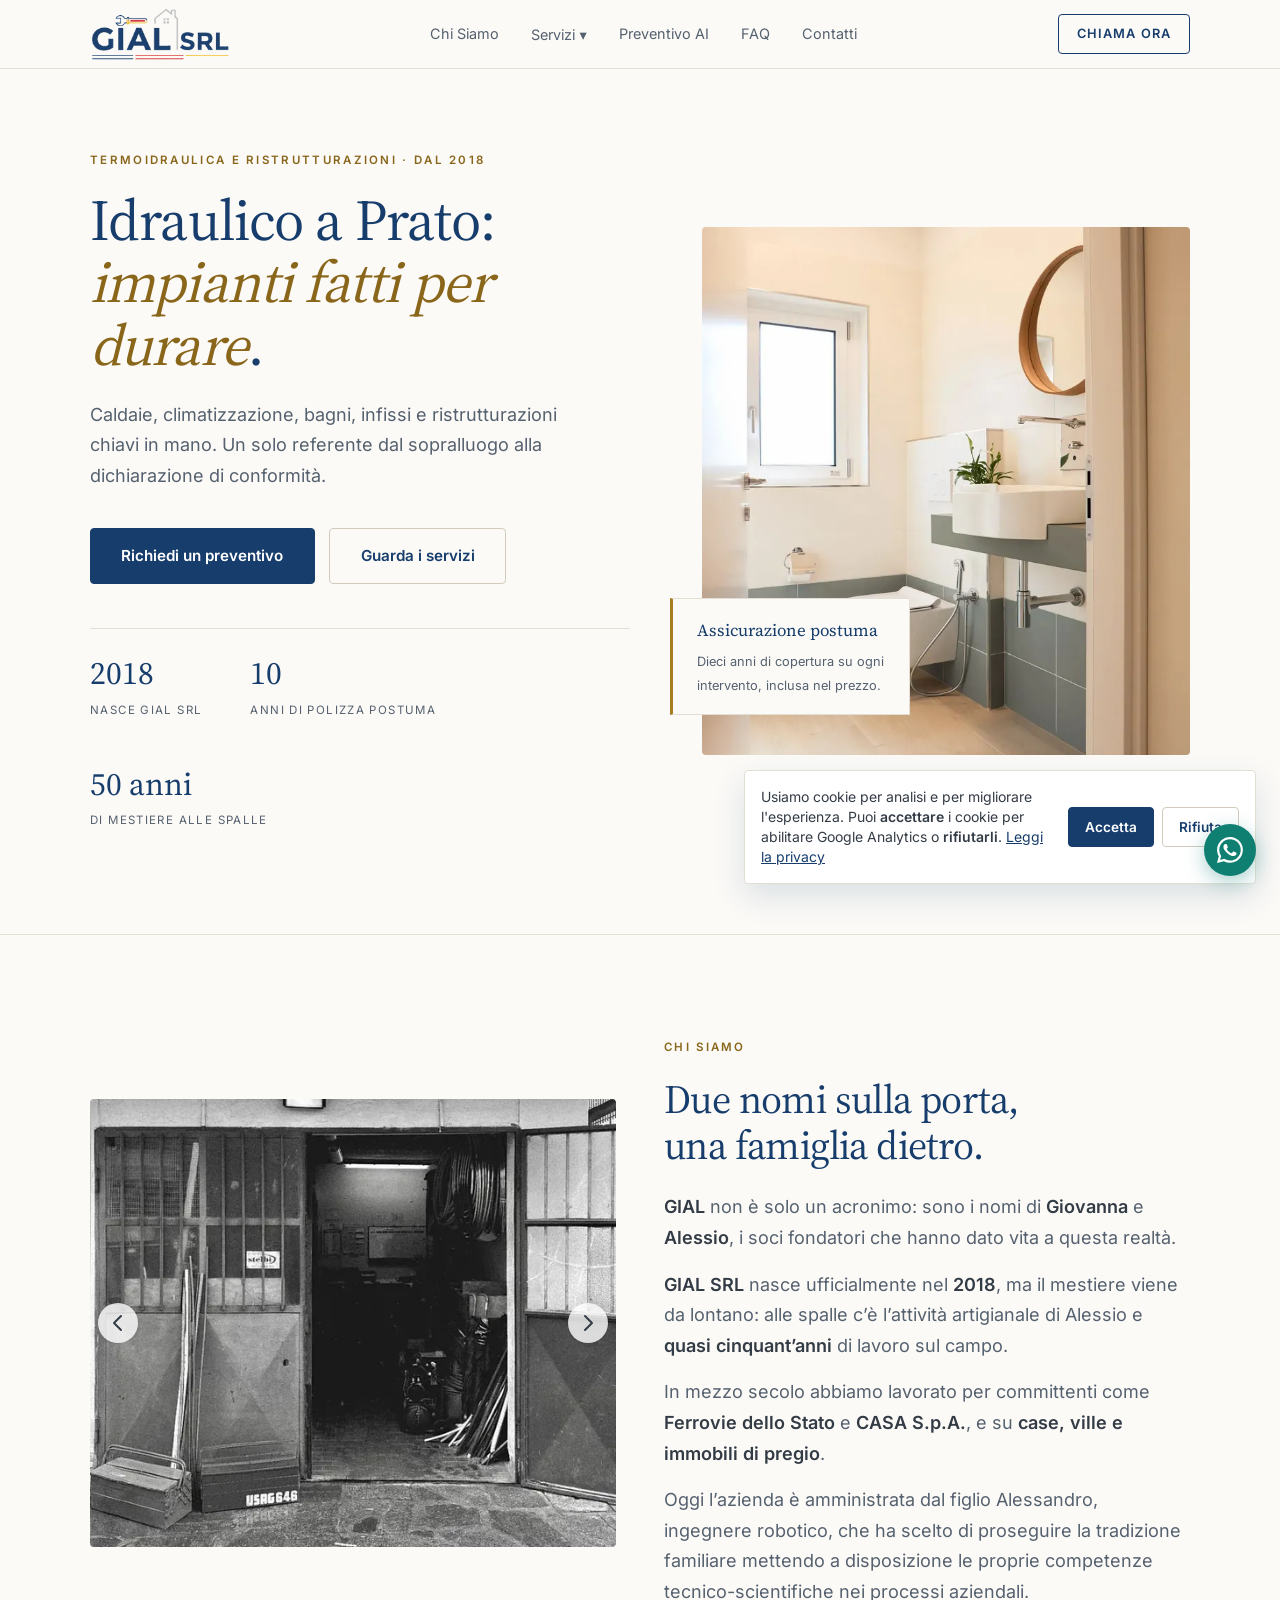
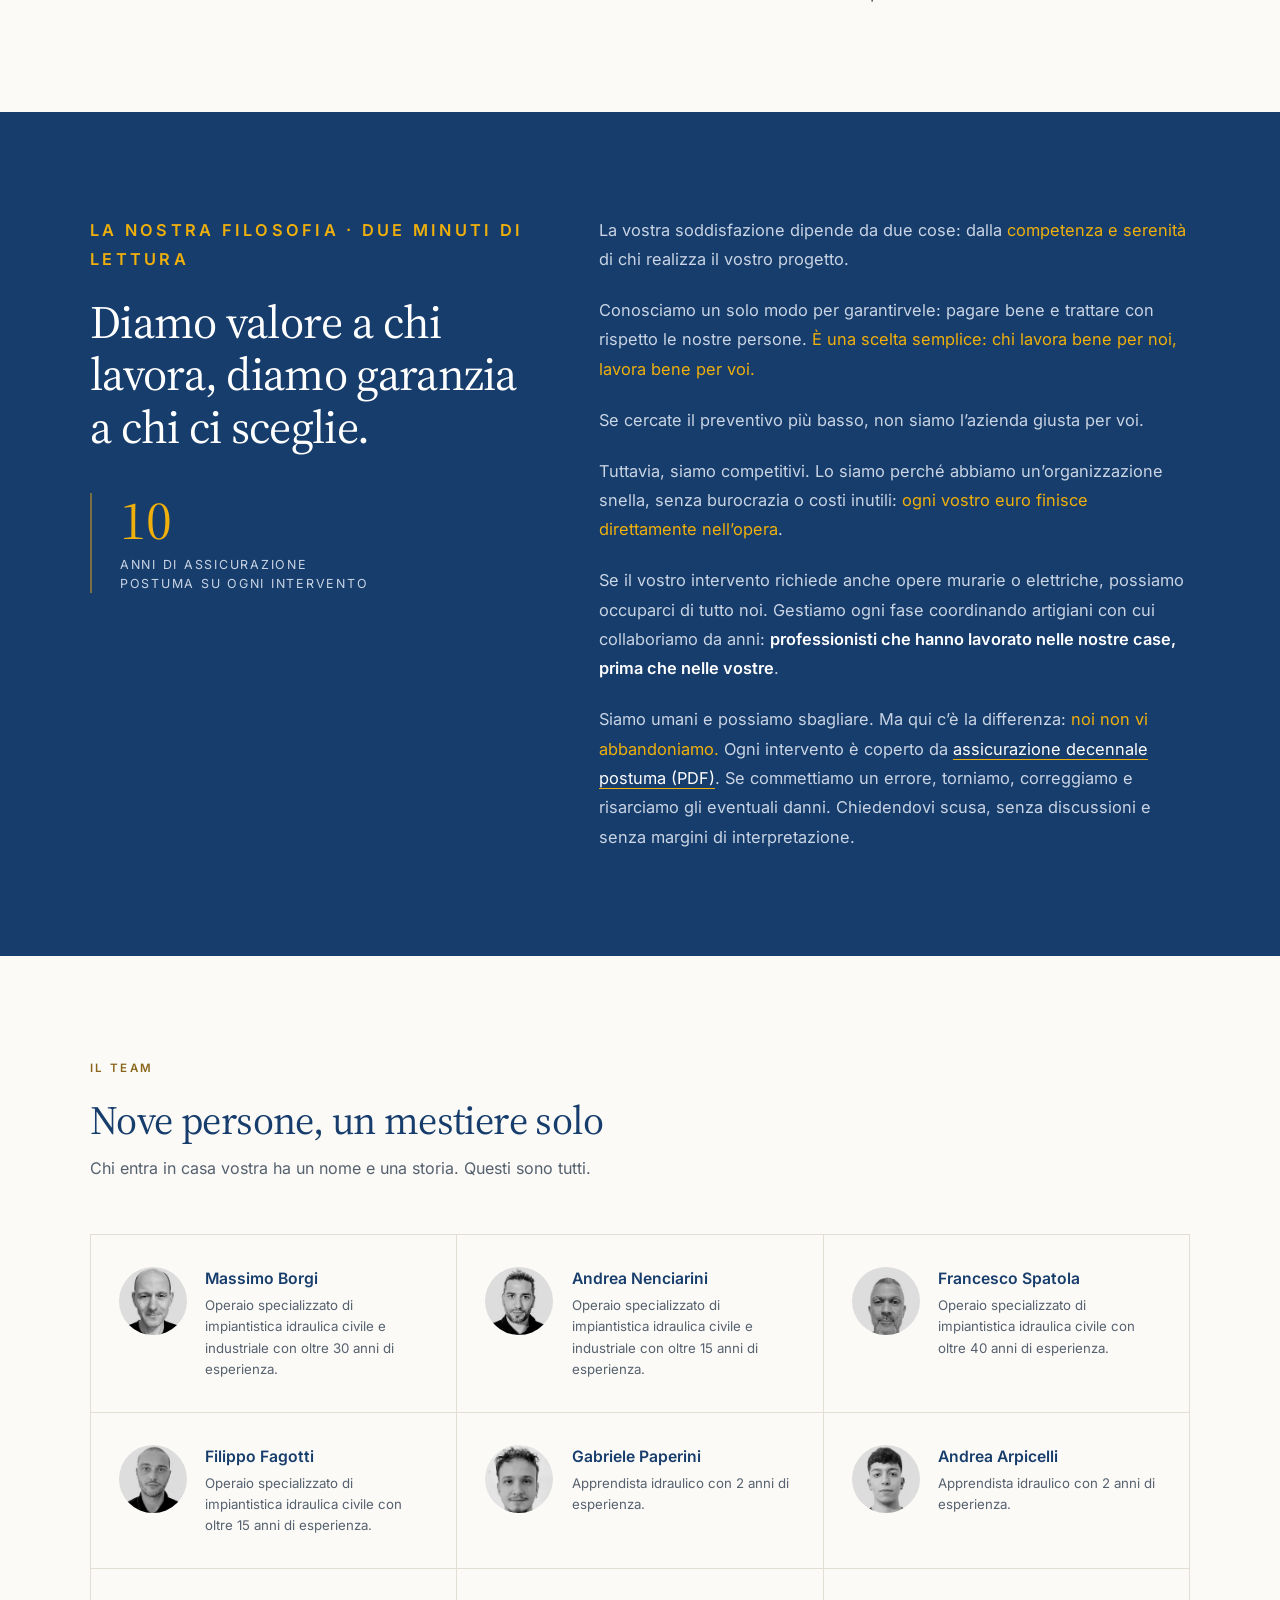
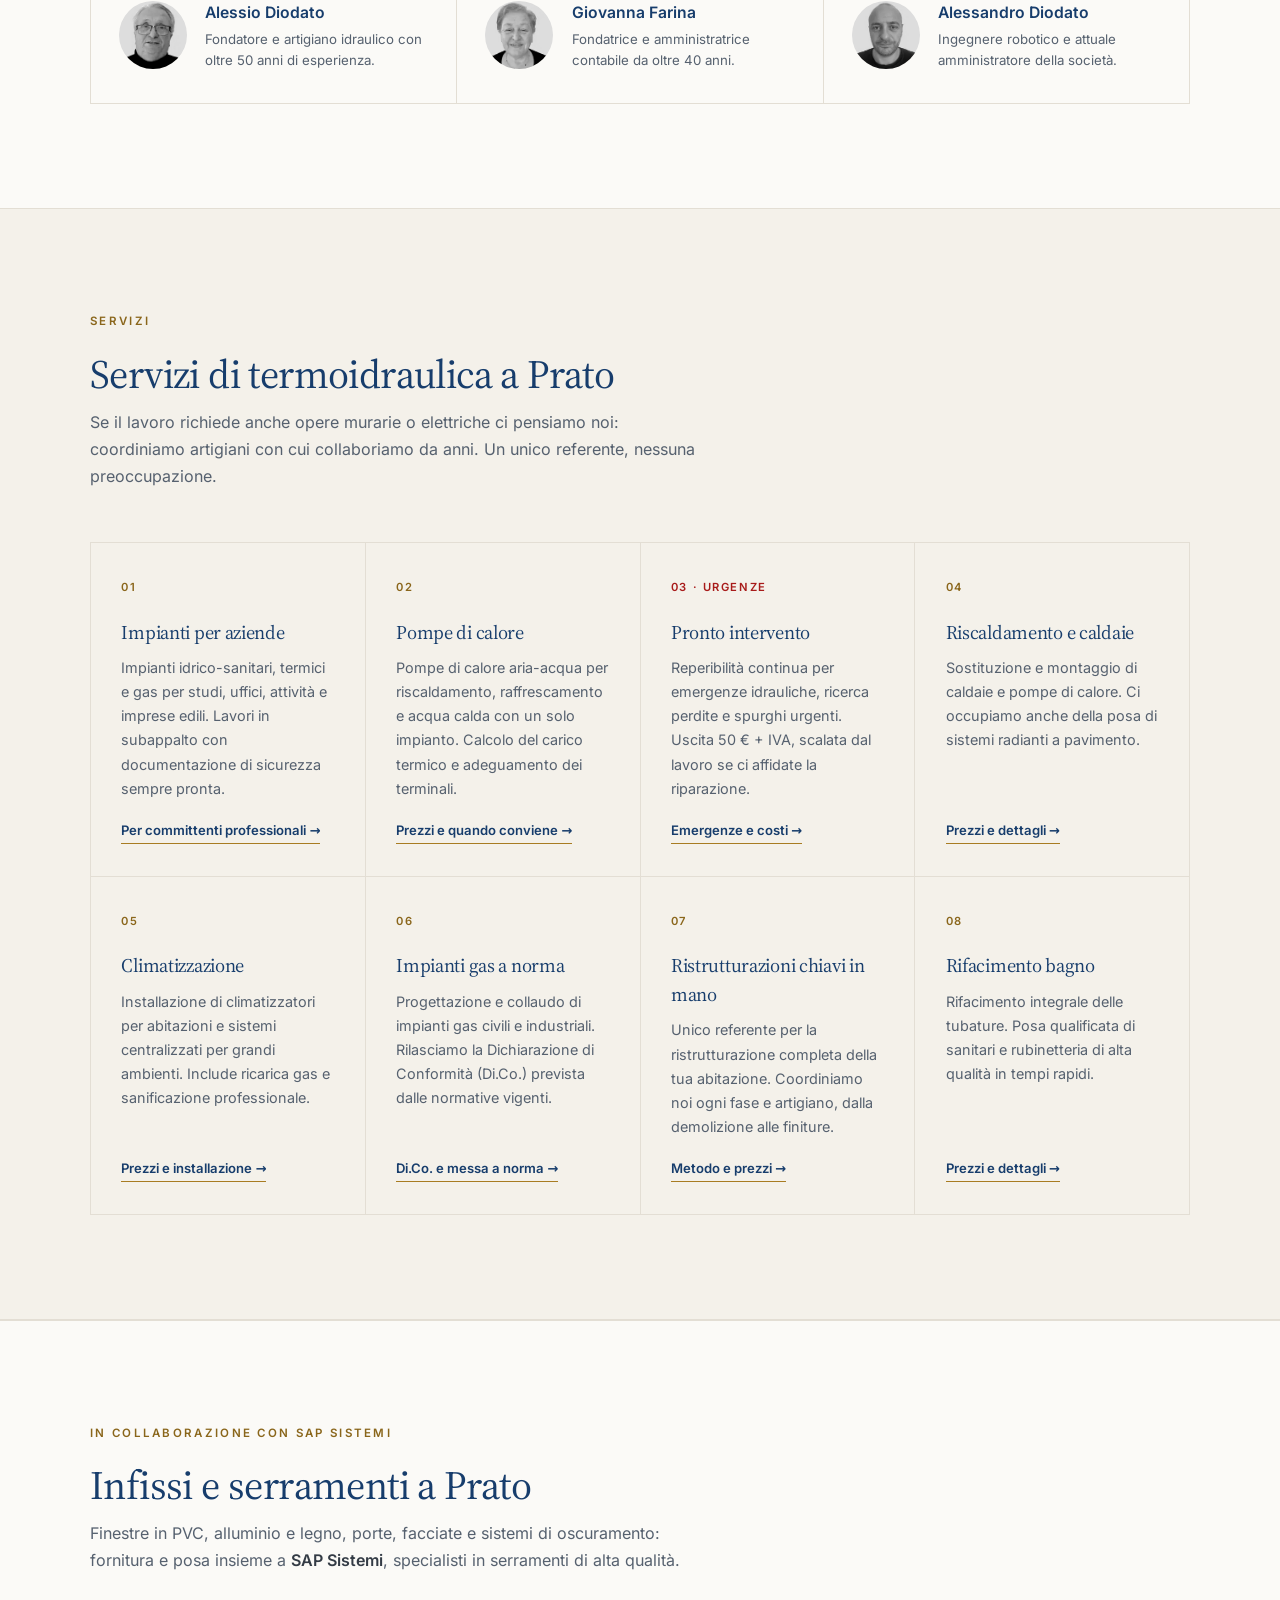
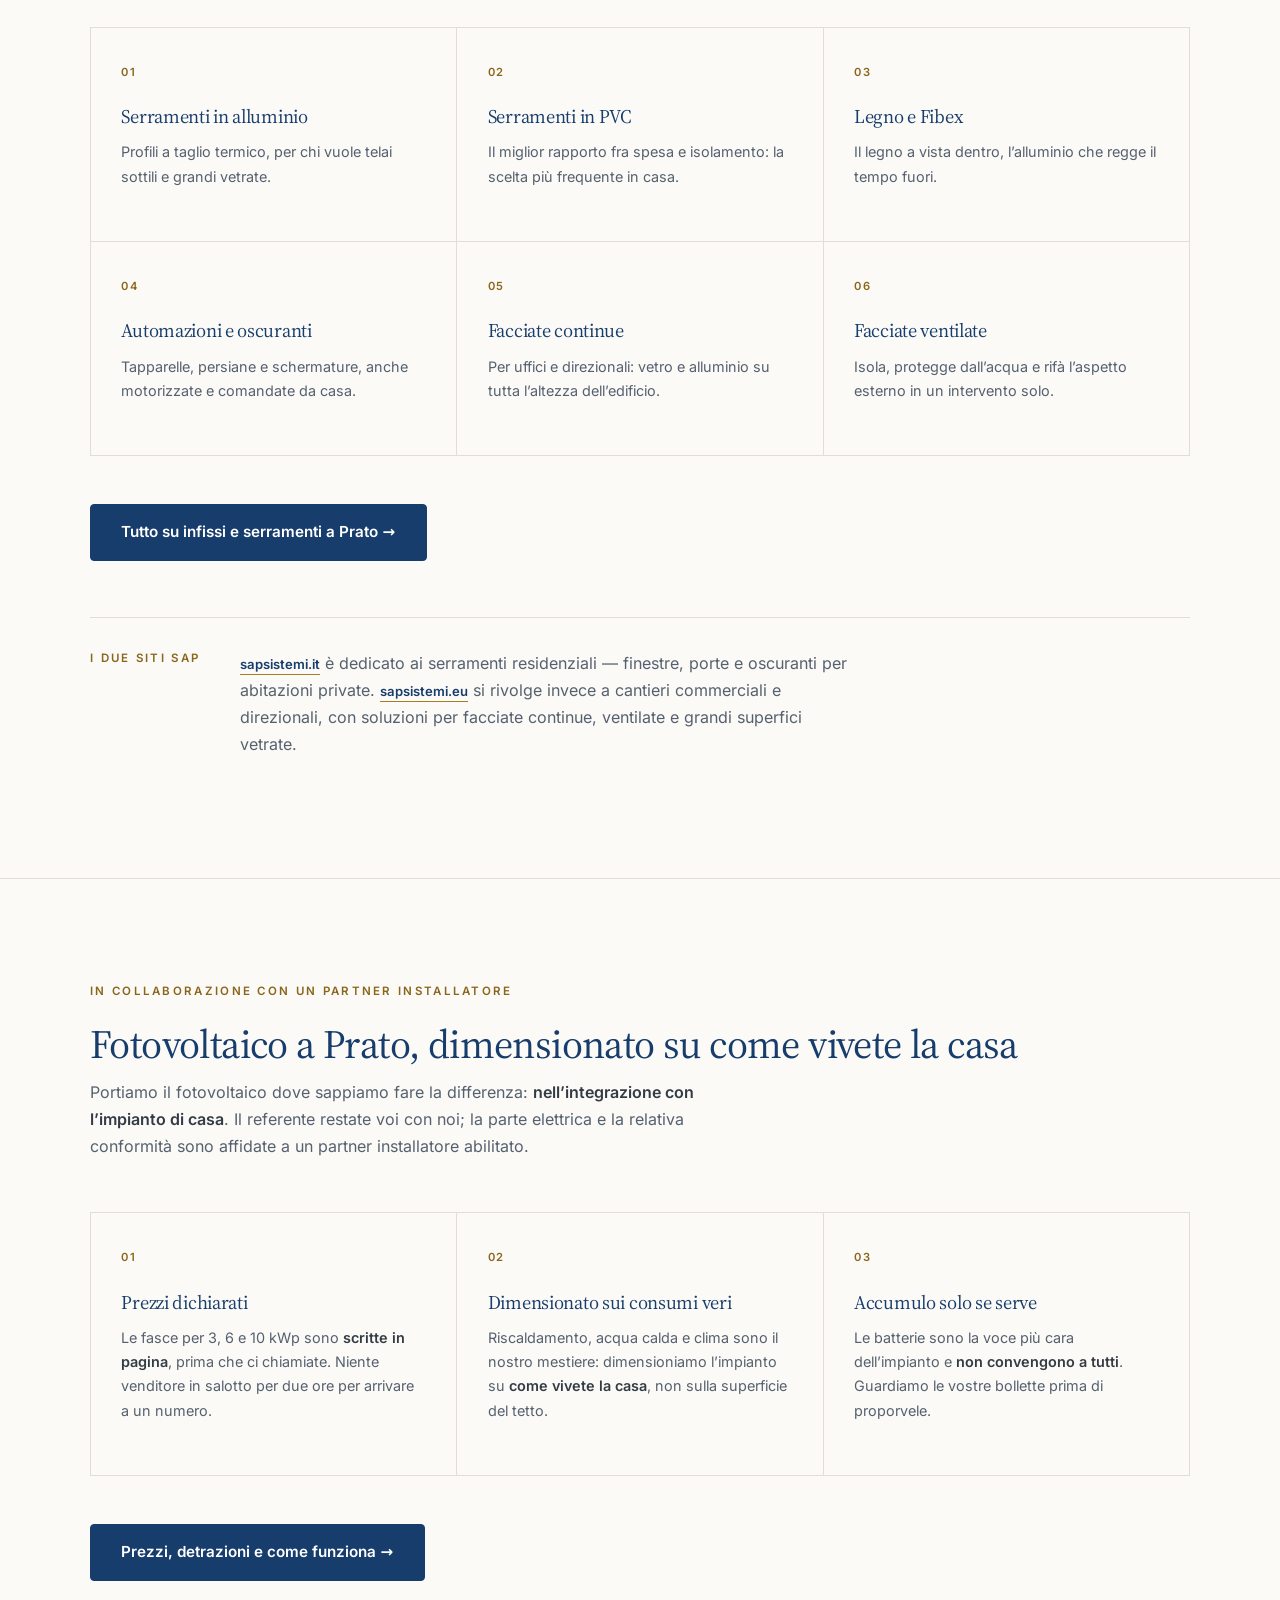
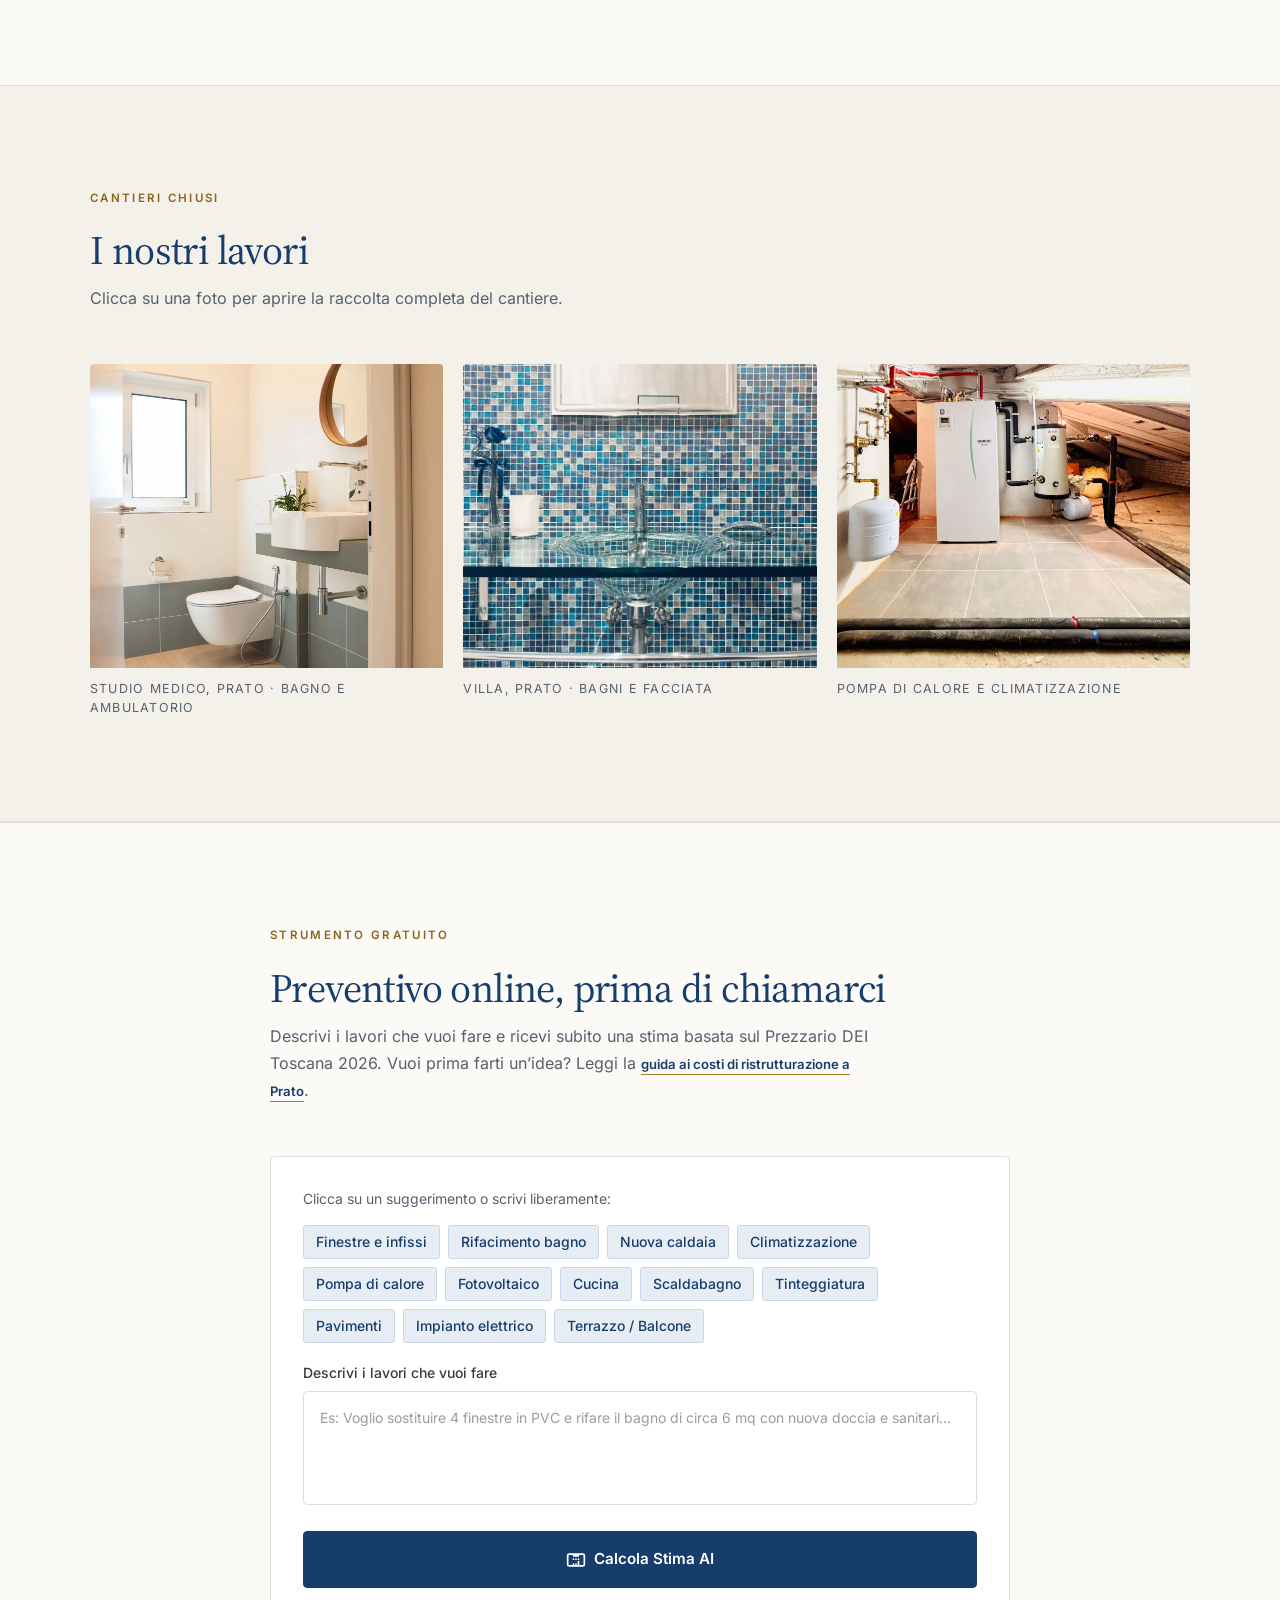
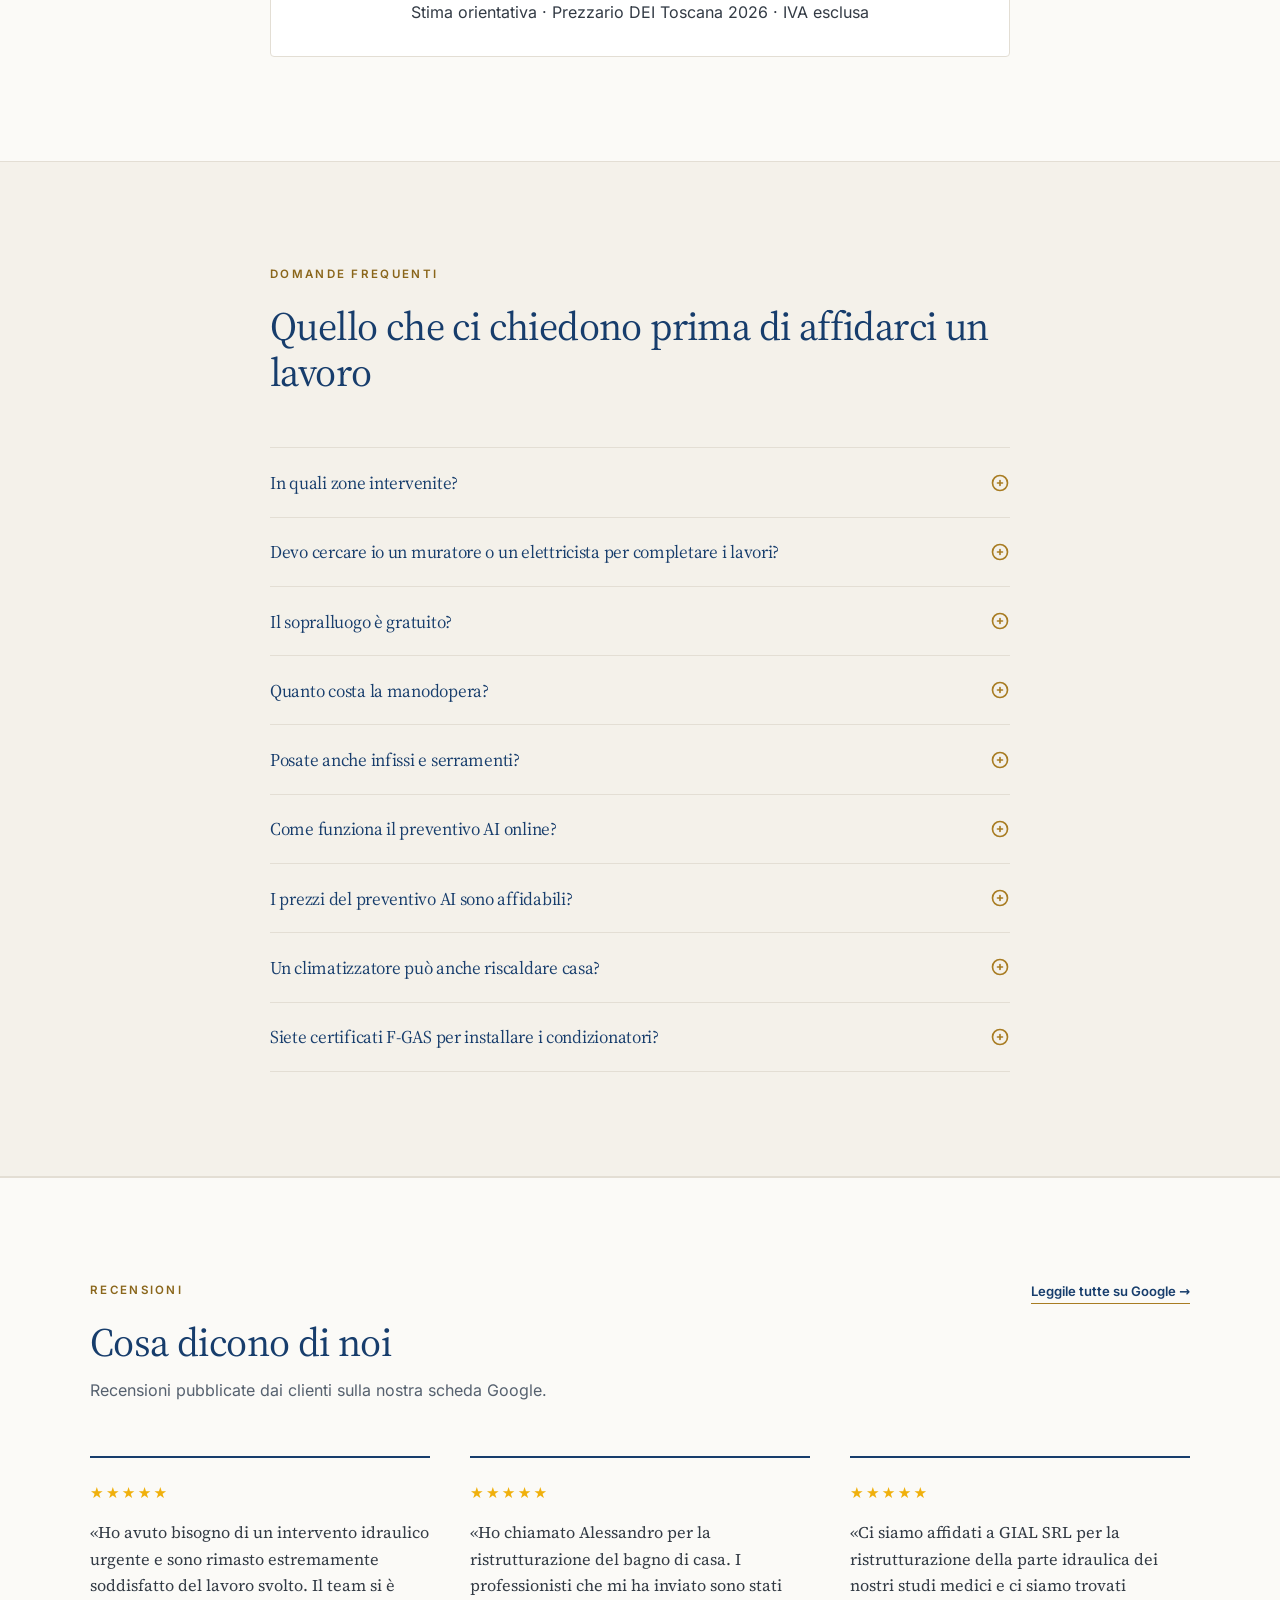
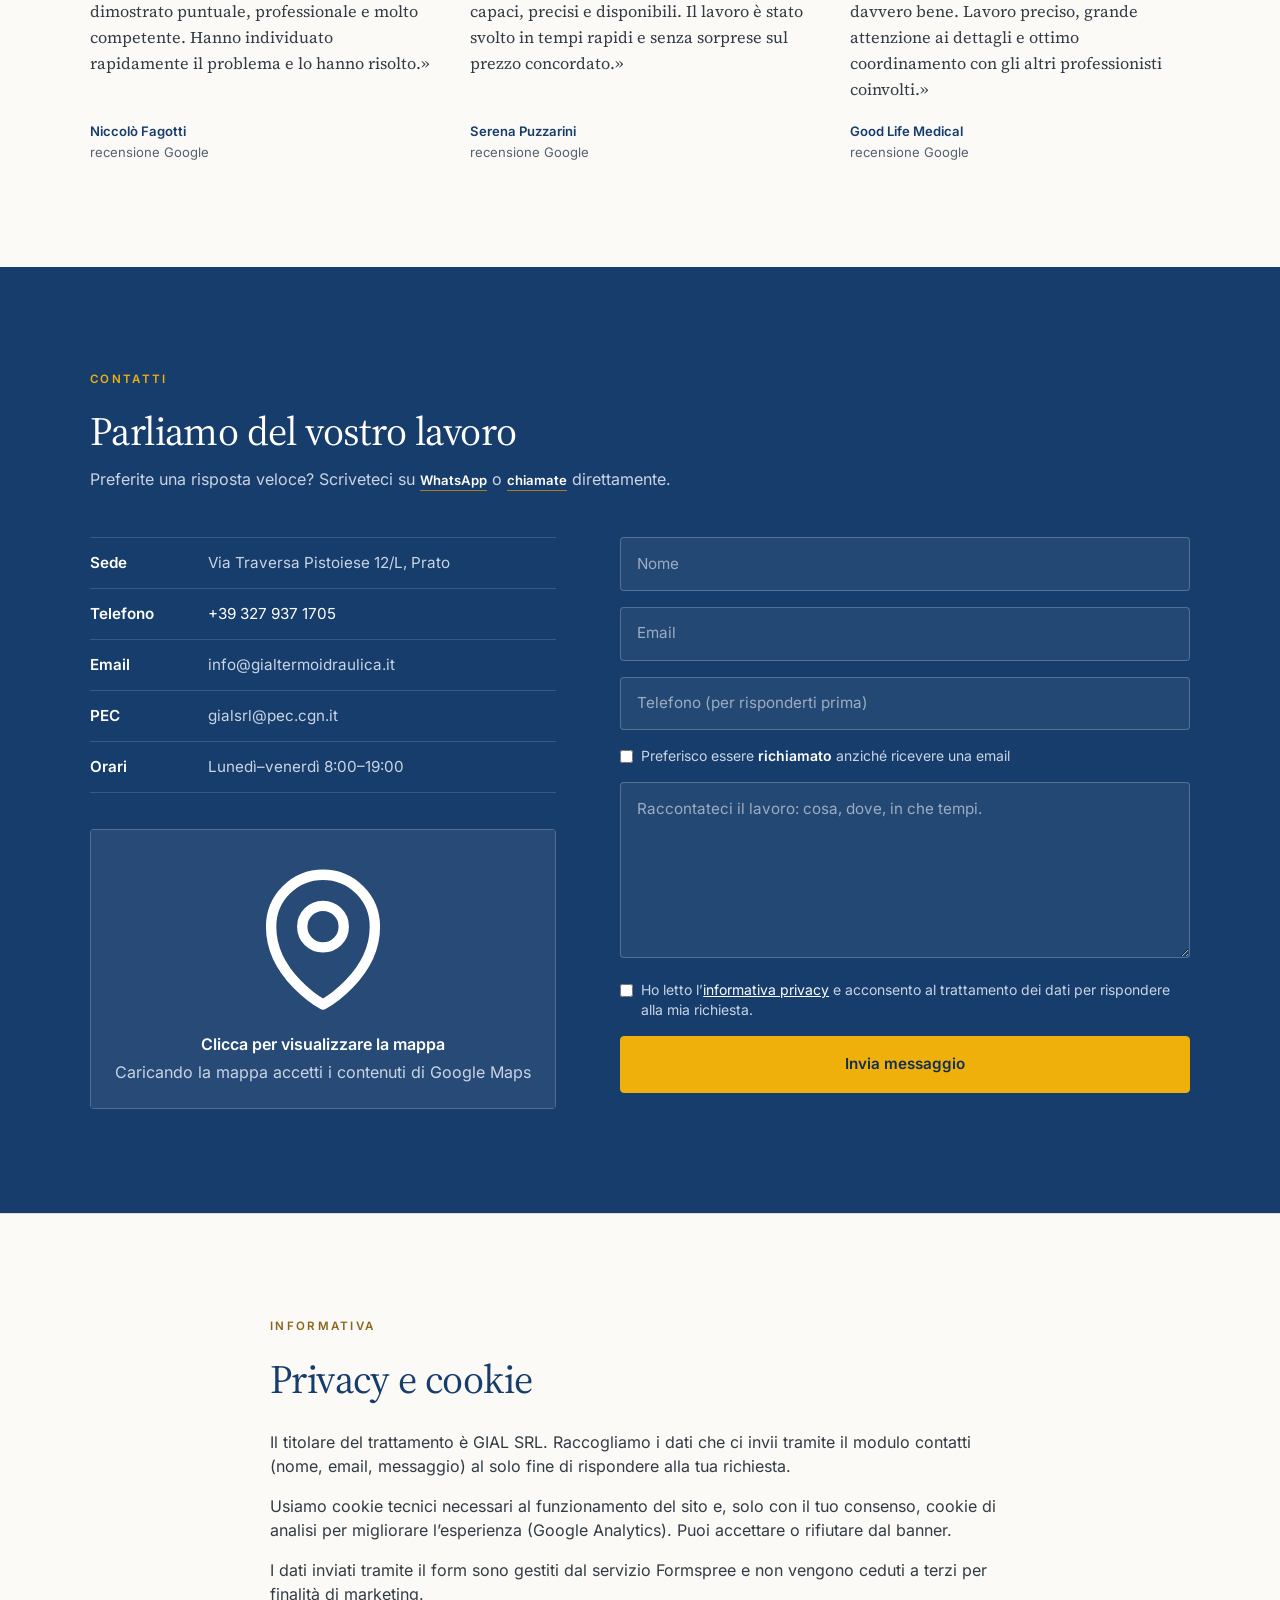
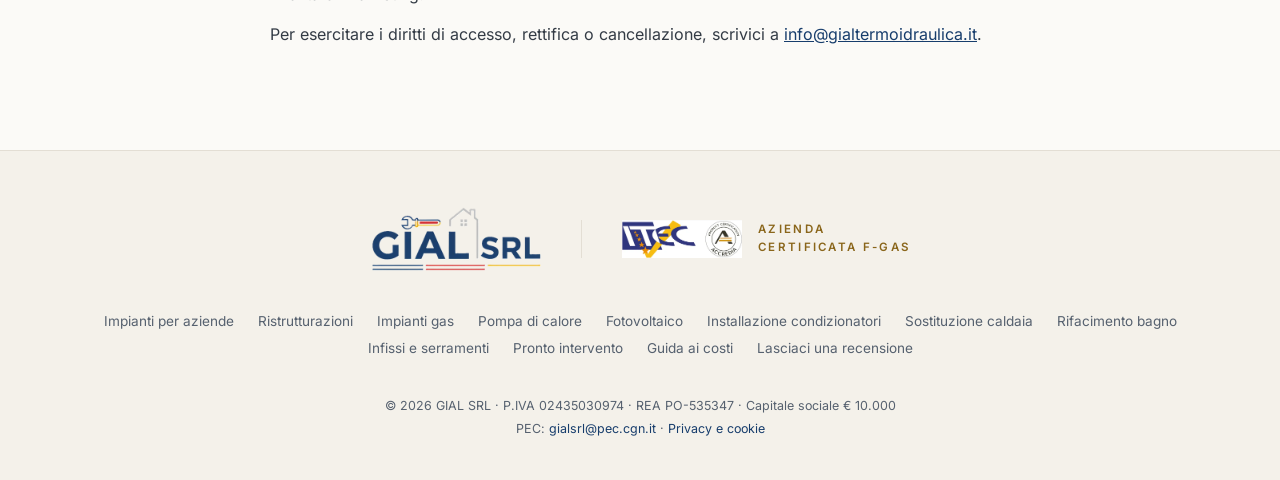
==== commit 6684cadf: "Performance: hero stabile su desktop, foto ridotte, contrasto colori - Font di riserva tarati (Arial" ====
--- a/index.html
+++ b/index.html
@@ -600,7 +600,7 @@
         <div class="g-wrap grid md:grid-cols-2 gap-12 items-center">
             <div class="h-[28rem] overflow-hidden relative" style="border-radius:4px;background:var(--g-paper-alt)">
                 <button id="gial-prev" class="absolute left-2 top-1/2 -translate-y-1/2 z-10 bg-white/80 rounded-full p-2 shadow hover:bg-white" aria-label="Immagine precedente"><svg xmlns='http://www.w3.org/2000/svg' fill='none' viewBox='0 0 24 24' stroke='currentColor' class='w-6 h-6'><path stroke-linecap='round' stroke-linejoin='round' stroke-width='2' d='M15 19l-7-7 7-7' /></svg></button>
-                <img id="gial-slideshow" src="img/gial/gial-1.webp" width="750" height="755" alt="Staff GIAL SRL - Idraulici esperti a Prato" class="object-cover h-full w-full transition duration-500" loading="lazy" />
+                <img id="gial-slideshow" src="img/gial/gial-1-600.webp" srcset="img/gial/gial-1-600.webp 600w, img/gial/gial-1.webp 750w" sizes="(max-width: 767px) 480px, 530px" width="750" height="755" alt="Staff GIAL SRL - Idraulici esperti a Prato" class="object-cover h-full w-full transition duration-500" loading="lazy" />
                 <button id="gial-next" class="absolute right-2 top-1/2 -translate-y-1/2 z-10 bg-white/80 rounded-full p-2 shadow hover:bg-white" aria-label="Immagine successiva"><svg xmlns='http://www.w3.org/2000/svg' fill='none' viewBox='0 0 24 24' stroke='currentColor' class='w-6 h-6'><path stroke-linecap='round' stroke-linejoin='round' stroke-width='2' d='M9 5l7 7-7 7' /></svg></button>
                 <button id="gial-pause" class="absolute right-2 bottom-2 z-10 bg-white/80 rounded-full p-2 shadow hover:bg-white" aria-label="Metti in pausa lo slideshow" aria-pressed="false"><svg id="gial-pause-icon" xmlns='http://www.w3.org/2000/svg' fill='currentColor' viewBox='0 0 24 24' class='w-5 h-5'><path d='M6 5h4v14H6zM14 5h4v14h-4z'/></svg><svg id="gial-play-icon" xmlns='http://www.w3.org/2000/svg' fill='currentColor' viewBox='0 0 24 24' class='w-5 h-5 hidden'><path d='M8 5v14l11-7z'/></svg></button>
             </div>
@@ -616,13 +616,15 @@
     </section>
 
     <script>
-    // Slideshow per immagini GIAL con autoplay
+    // Slideshow per immagini GIAL con autoplay.
+    // Ogni foto ha versioni ridotte (scripts/resize_responsive_webp.py):
+    // il browser sceglie quella adatta allo schermo tramite srcset.
     const gialImages = [
-        'img/gial/gial-1.webp',
-        'img/gial/gial-2.webp',
-        'img/gial/gial-3.webp',
-        'img/gial/gial-4.webp',
-        'img/gial/gial-5.webp',
+        'img/gial/gial-1-600.webp 600w, img/gial/gial-1.webp 750w',
+        'img/gial/gial-2-600.webp 600w, img/gial/gial-2-900.webp 900w, img/gial/gial-2.webp 1173w',
+        'img/gial/gial-3-600.webp 600w, img/gial/gial-3-900.webp 900w, img/gial/gial-3.webp 1179w',
+        'img/gial/gial-4-600.webp 600w, img/gial/gial-4-900.webp 900w, img/gial/gial-4.webp 1000w',
+        'img/gial/gial-5-600.webp 600w, img/gial/gial-5-900.webp 900w, img/gial/gial-5.webp 1000w',
     ];
     let gialIndex = 0;
     const gialImg = document.getElementById('gial-slideshow');
@@ -630,7 +632,8 @@
     const gialNext = document.getElementById('gial-next');
     let gialTimer = null;
     function showGialImage(idx) {
-        gialImg.src = gialImages[idx];
+        gialImg.srcset = gialImages[idx];
+        gialImg.src = gialImages[idx].split(' ')[0];
     }
     function nextGialImage() {
         gialIndex = (gialIndex + 1) % gialImages.length;
@@ -712,63 +715,63 @@
             </div>
             <div class="g-team-grid">
                 <div class="g-person">
-                    <img src="img/team/massimo-borgi.webp" width="440" height="480" alt="Massimo Borgi - Idraulico Prato" loading="lazy" />
+                    <img src="img/team/massimo-borgi-160.webp" srcset="img/team/massimo-borgi-160.webp 160w, img/team/massimo-borgi.webp 440w" sizes="68px" width="440" height="480" alt="Massimo Borgi - Idraulico Prato" loading="lazy" />
                     <div>
                         <h3>Massimo Borgi</h3>
                         <p>Operaio specializzato di impiantistica idraulica civile e industriale con oltre 30 anni di esperienza.</p>
                     </div>
                 </div>
                 <div class="g-person">
-                    <img src="img/team/andrea-nenciarini.webp" width="440" height="467" alt="Andrea Nenciarini - Idraulico Prato" loading="lazy" />
+                    <img src="img/team/andrea-nenciarini-160.webp" srcset="img/team/andrea-nenciarini-160.webp 160w, img/team/andrea-nenciarini.webp 440w" sizes="68px" width="440" height="467" alt="Andrea Nenciarini - Idraulico Prato" loading="lazy" />
                     <div>
                         <h3>Andrea Nenciarini</h3>
                         <p>Operaio specializzato di impiantistica idraulica civile e industriale con oltre 15 anni di esperienza.</p>
                     </div>
                 </div>
                 <div class="g-person">
-                    <img src="img/team/francesco-spatola.webp" width="440" height="622" alt="Francesco Spatola - Idraulico Prato" loading="lazy" />
+                    <img src="img/team/francesco-spatola-160.webp" srcset="img/team/francesco-spatola-160.webp 160w, img/team/francesco-spatola.webp 440w" sizes="68px" width="440" height="622" alt="Francesco Spatola - Idraulico Prato" loading="lazy" />
                     <div>
                         <h3>Francesco Spatola</h3>
                         <p>Operaio specializzato di impiantistica idraulica civile con oltre 40 anni di esperienza.</p>
                     </div>
                 </div>
                 <div class="g-person">
-                    <img src="img/team/filippo-fagotti.webp" width="440" height="487" alt="Filippo Fagotti - Idraulico Prato" loading="lazy" />
+                    <img src="img/team/filippo-fagotti-160.webp" srcset="img/team/filippo-fagotti-160.webp 160w, img/team/filippo-fagotti.webp 440w" sizes="68px" width="440" height="487" alt="Filippo Fagotti - Idraulico Prato" loading="lazy" />
                     <div>
                         <h3>Filippo Fagotti</h3>
                         <p>Operaio specializzato di impiantistica idraulica civile con oltre 15 anni di esperienza.</p>
                     </div>
                 </div>
                 <div class="g-person">
-                    <img src="img/team/gabriele-paperini.webp" width="440" height="556" alt="Gabriele Paperini - Apprendista Idraulico Prato" loading="lazy" />
+                    <img src="img/team/gabriele-paperini-160.webp" srcset="img/team/gabriele-paperini-160.webp 160w, img/team/gabriele-paperini.webp 440w" sizes="68px" width="440" height="556" alt="Gabriele Paperini - Apprendista Idraulico Prato" loading="lazy" />
                     <div>
                         <h3>Gabriele Paperini</h3>
                         <p>Apprendista idraulico con 2 anni di esperienza.</p>
                     </div>
                 </div>
                 <div class="g-person">
-                    <img src="img/team/andrea-arpicelli.webp" width="440" height="538" alt="Andrea Arpicelli - Apprendista Idraulico Prato" loading="lazy" />
+                    <img src="img/team/andrea-arpicelli-160.webp" srcset="img/team/andrea-arpicelli-160.webp 160w, img/team/andrea-arpicelli.webp 440w" sizes="68px" width="440" height="538" alt="Andrea Arpicelli - Apprendista Idraulico Prato" loading="lazy" />
                     <div>
                         <h3>Andrea Arpicelli</h3>
                         <p>Apprendista idraulico con 2 anni di esperienza.</p>
                     </div>
                 </div>
                 <div class="g-person">
-                    <img src="img/team/alessio-diodato.webp" width="440" height="485" alt="Alessio Diodato - Fondatore Idraulico Prato" loading="lazy" />
+                    <img src="img/team/alessio-diodato-160.webp" srcset="img/team/alessio-diodato-160.webp 160w, img/team/alessio-diodato.webp 440w" sizes="68px" width="440" height="485" alt="Alessio Diodato - Fondatore Idraulico Prato" loading="lazy" />
                     <div>
                         <h3>Alessio Diodato</h3>
                         <p>Fondatore e artigiano idraulico con oltre 50 anni di esperienza.</p>
                     </div>
                 </div>
                 <div class="g-person">
-                    <img src="img/team/giovanna-farina.webp" width="440" height="467" alt="Giovanna Farina - Fondatrice GIAL SRL Prato" loading="lazy" />
+                    <img src="img/team/giovanna-farina-160.webp" srcset="img/team/giovanna-farina-160.webp 160w, img/team/giovanna-farina.webp 440w" sizes="68px" width="440" height="467" alt="Giovanna Farina - Fondatrice GIAL SRL Prato" loading="lazy" />
                     <div>
                         <h3>Giovanna Farina</h3>
                         <p>Fondatrice e amministratrice contabile da oltre 40 anni.</p>
                     </div>
                 </div>
                 <div class="g-person">
-                    <img src="img/team/alessandro-diodato.webp" width="440" height="487" alt="Alessandro Diodato - Ingegnere Robotico Prato" loading="lazy" />
+                    <img src="img/team/alessandro-diodato-160.webp" srcset="img/team/alessandro-diodato-160.webp 160w, img/team/alessandro-diodato.webp 440w" sizes="68px" width="440" height="487" alt="Alessandro Diodato - Ingegnere Robotico Prato" loading="lazy" />
                     <div>
                         <h3>Alessandro Diodato</h3>
                         <p>Ingegnere robotico e attuale amministratore della societ&agrave;.</p>
@@ -1455,7 +1458,7 @@
 
     <a href="https://wa.me/393279371705" 
        onclick="if(window.gtag){ gtag('event','click_whatsapp',{'event_category':'contatti','event_label':'pulsante_fisso'});}else{window.addEventListener('gtagLoaded', function(){ gtag('event','click_whatsapp',{'event_category':'contatti','event_label':'pulsante_fisso'}); }, {once:true}); }" 
-       class="hidden md:flex fixed bottom-6 right-6 text-white rounded-full z-50 items-center justify-center" style="width:52px;height:52px;background:#128C7E;box-shadow:0 6px 20px rgba(18,140,126,.35)" target="_blank" rel="noopener" aria-label="Contattaci su WhatsApp">
+       class="hidden md:flex fixed bottom-6 right-6 text-white rounded-full z-50 items-center justify-center" style="width:52px;height:52px;background:#0F7F72;box-shadow:0 6px 20px rgba(15,127,114,.35)" target="_blank" rel="noopener" aria-label="Contattaci su WhatsApp">
         <svg xmlns="http://www.w3.org/2000/svg" width="26" height="26" fill="currentColor" viewBox="0 0 16 16">
             <path d="M13.601 2.326A7.854 7.854 0 0 0 7.994 0C3.627 0 .068 3.558.064 7.926c0 1.399.366 2.76 1.057 3.965L0 16l4.204-1.102a7.933 7.933 0 0 0 3.79.965h.004c4.368 0 7.926-3.558 7.93-7.93a7.898 7.898 0 0 0-2.327-5.607zM7.994 14.52a6.573 6.573 0 0 1-3.356-.92l-.24-.144-2.494.654.666-2.433-.156-.251a6.56 6.56 0 0 1-1.007-3.505c0-3.626 2.957-6.584 6.591-6.584a6.56 6.56 0 0 1 4.66 1.931 6.557 6.557 0 0 1 1.928 4.66c-.004 3.639-2.961 6.592-6.592 6.592zm3.615-4.934c-.197-.099-1.17-.578-1.353-.646-.182-.065-.315-.099-.445.099-.133.197-.513.646-.627.775-.114.133-.232.148-.43.05-.197-.1-.836-.308-1.592-.985-.59-.525-.985-1.175-1.103-1.372-.114-.198-.011-.304.088-.403.087-.088.197-.232.296-.346.1-.114.133-.198.198-.33.065-.134.034-.248-.015-.347-.05-.099-.445-1.076-.612-1.47-.16-.389-.323-.335-.445-.34-.114-.007-.247-.007-.38-.007a.729.729 0 0 0-.529.247c-.182.198-.691.677-.691 1.654 0 .977.71 1.916.81 2.049.098.133 1.394 2.132 3.383 2.992.47.205.84.326 1.129.418.475.152.904.129 1.246.08.38-.058 1.171-.48 1.338-.943.164-.464.164-.86.114-.943-.049-.084-.182-.133-.38-.232z"/>
         </svg>
@@ -2205,7 +2208,7 @@
     <!-- Barra fissa mobile: chiamata diretta -->
     <div class="call-bar flex" style="background:#fff;border-top:1px solid var(--g-line);box-shadow:0 -4px 16px rgba(23,61,108,.1)">
         <a href="tel:+393279371705" onclick="if(window.gtag){ gtag('event','click_call',{'posizione':'barra_fissa_mobile_home'}); }" class="flex-1 text-white py-3 font-semibold text-center" style="background:var(--g-navy)" aria-label="Chiama GIAL SRL">Chiama ora</a>
-        <a href="https://wa.me/393279371705" target="_blank" rel="noopener" onclick="if(window.gtag){ gtag('event','click_whatsapp',{'posizione':'barra_fissa_mobile_home'}); }" class="flex-1 text-white py-3 font-semibold text-center" style="background:#128C7E" aria-label="Scrivici su WhatsApp">WhatsApp</a>
+        <a href="https://wa.me/393279371705" target="_blank" rel="noopener" onclick="if(window.gtag){ gtag('event','click_whatsapp',{'posizione':'barra_fissa_mobile_home'}); }" class="flex-1 text-white py-3 font-semibold text-center" style="background:#0F7F72" aria-label="Scrivici su WhatsApp">WhatsApp</a>
     </div>
 </body>
 </html>
--- a/css/gial-studio.css
+++ b/css/gial-studio.css
@@ -50,13 +50,46 @@
     unicode-range: U+0100-02BA, U+02BD-02C5, U+02C7-02CC, U+02CE-02D7, U+02DD-02FF, U+0304, U+0308, U+0329, U+1D00-1DBF, U+1E00-1E9F, U+1EF2-1EFF, U+2020, U+20A0-20AB, U+20AD-20C0, U+2113, U+2C60-2C7F, U+A720-A7FF;
 }
 
+/* Font di riserva "tarati": Arial e Georgia ridimensionati per occupare
+   lo stesso spazio di Inter e Source Serif 4. Così, quando i font veri
+   arrivano (font-display: swap), il testo non cambia altezza e la hero
+   non salta (era il CLS 0,12 della home su desktop). Misure prese con
+   canvas.measureText su una frase tipo del sito. */
+@font-face {
+    font-family: 'Inter Fallback';
+    font-weight: 400;
+    src: local('Arial'), local('ArialMT');
+    size-adjust: 106.75%;
+    ascent-override: 90.9%;
+    descent-override: 22.5%;
+    line-gap-override: 0%;
+}
+@font-face {
+    font-family: 'Inter Fallback';
+    font-weight: 600;
+    src: local('Arial Bold'), local('Arial-BoldMT');
+    size-adjust: 100.5%;
+    ascent-override: 96.5%;
+    descent-override: 23.9%;
+    line-gap-override: 0%;
+}
+@font-face {
+    font-family: 'Source Serif Fallback';
+    font-weight: 400 600;
+    src: local('Georgia');
+    size-adjust: 91.4%;
+    ascent-override: 113.4%;
+    descent-override: 36.7%;
+    line-gap-override: 0%;
+}
+
 :root {
     /* Marchio */
     --g-navy: #173D6C;
     --g-navy-deep: #122E52;
     --g-navy-soft: #E7EDF5;
     --g-gold: #A87C22;
-    --g-gold-text: #8F6A1C;   /* variante con contrasto AA sul testo piccolo */
+    --g-gold-text: #8A661B;   /* variante con contrasto AA sul testo piccolo */
     --g-gold-bright: #F0B00C; /* solo su fondo navy o come dettaglio grafico */
     --g-red: #A81B1A;         /* urgenze e pronto intervento */
 
@@ -64,13 +97,13 @@
     --g-paper: #FBFAF7;
     --g-paper-alt: #F4F1EA;
     --g-ink: #333B45;
-    --g-ink-soft: #5A6675;
+    --g-ink-soft: #56616F;
     --g-line: #E3DED4;
     --g-line-strong: #D3CBBC;
 
     /* Tipografia */
-    --g-serif: 'Source Serif 4', Georgia, 'Times New Roman', serif;
-    --g-sans: 'Inter', system-ui, -apple-system, 'Segoe UI', sans-serif;
+    --g-serif: 'Source Serif 4', 'Source Serif Fallback', Georgia, 'Times New Roman', serif;
+    --g-sans: 'Inter', 'Inter Fallback', system-ui, -apple-system, 'Segoe UI', sans-serif;
 
     /* Ritmo verticale unico: niente più py-16/py-20 a caso */
     --g-section: 6.5rem;
@@ -568,7 +601,9 @@
 .g-contact { background: var(--g-navy); color: #fff; }
 .g-contact h2, .g-contact h3 { color: #fff; }
 .g-contact .g-eyebrow { color: var(--g-gold-bright); }
-.g-contact a { color: #fff; }
+/* :not(.g-btn-gold): il pulsante giallo resta con il testo blu (in bianco
+   su giallo era illeggibile, contrasto 1,9) */
+.g-contact a:not(.g-btn-gold) { color: #fff; }
 
 .g-contact-grid { display: grid; grid-template-columns: 0.9fr 1.1fr; gap: 4rem; align-items: start; }
 
@@ -921,9 +956,9 @@
 .rounded-lg, .rounded-xl, .rounded-2xl, .rounded-3xl, .rounded { border-radius: var(--g-radius) !important; }
 
 /* Verde WhatsApp coerente con quello dei pulsanti fissi */
-.bg-green-500 { background-color: #128C7E !important; }
-.hover\:bg-green-600:hover { background-color: #0F7468 !important; }
-.text-green-600 { color: #128C7E !important; }
+.bg-green-500 { background-color: #0F7F72 !important; }
+.hover\:bg-green-600:hover { background-color: #0C6A5F !important; }
+.text-green-600 { color: #0F7F72 !important; }
 
 /* ---------- Menu mobile ----------
    L'etichetta di gruppo era definita solo nel <style> della home:
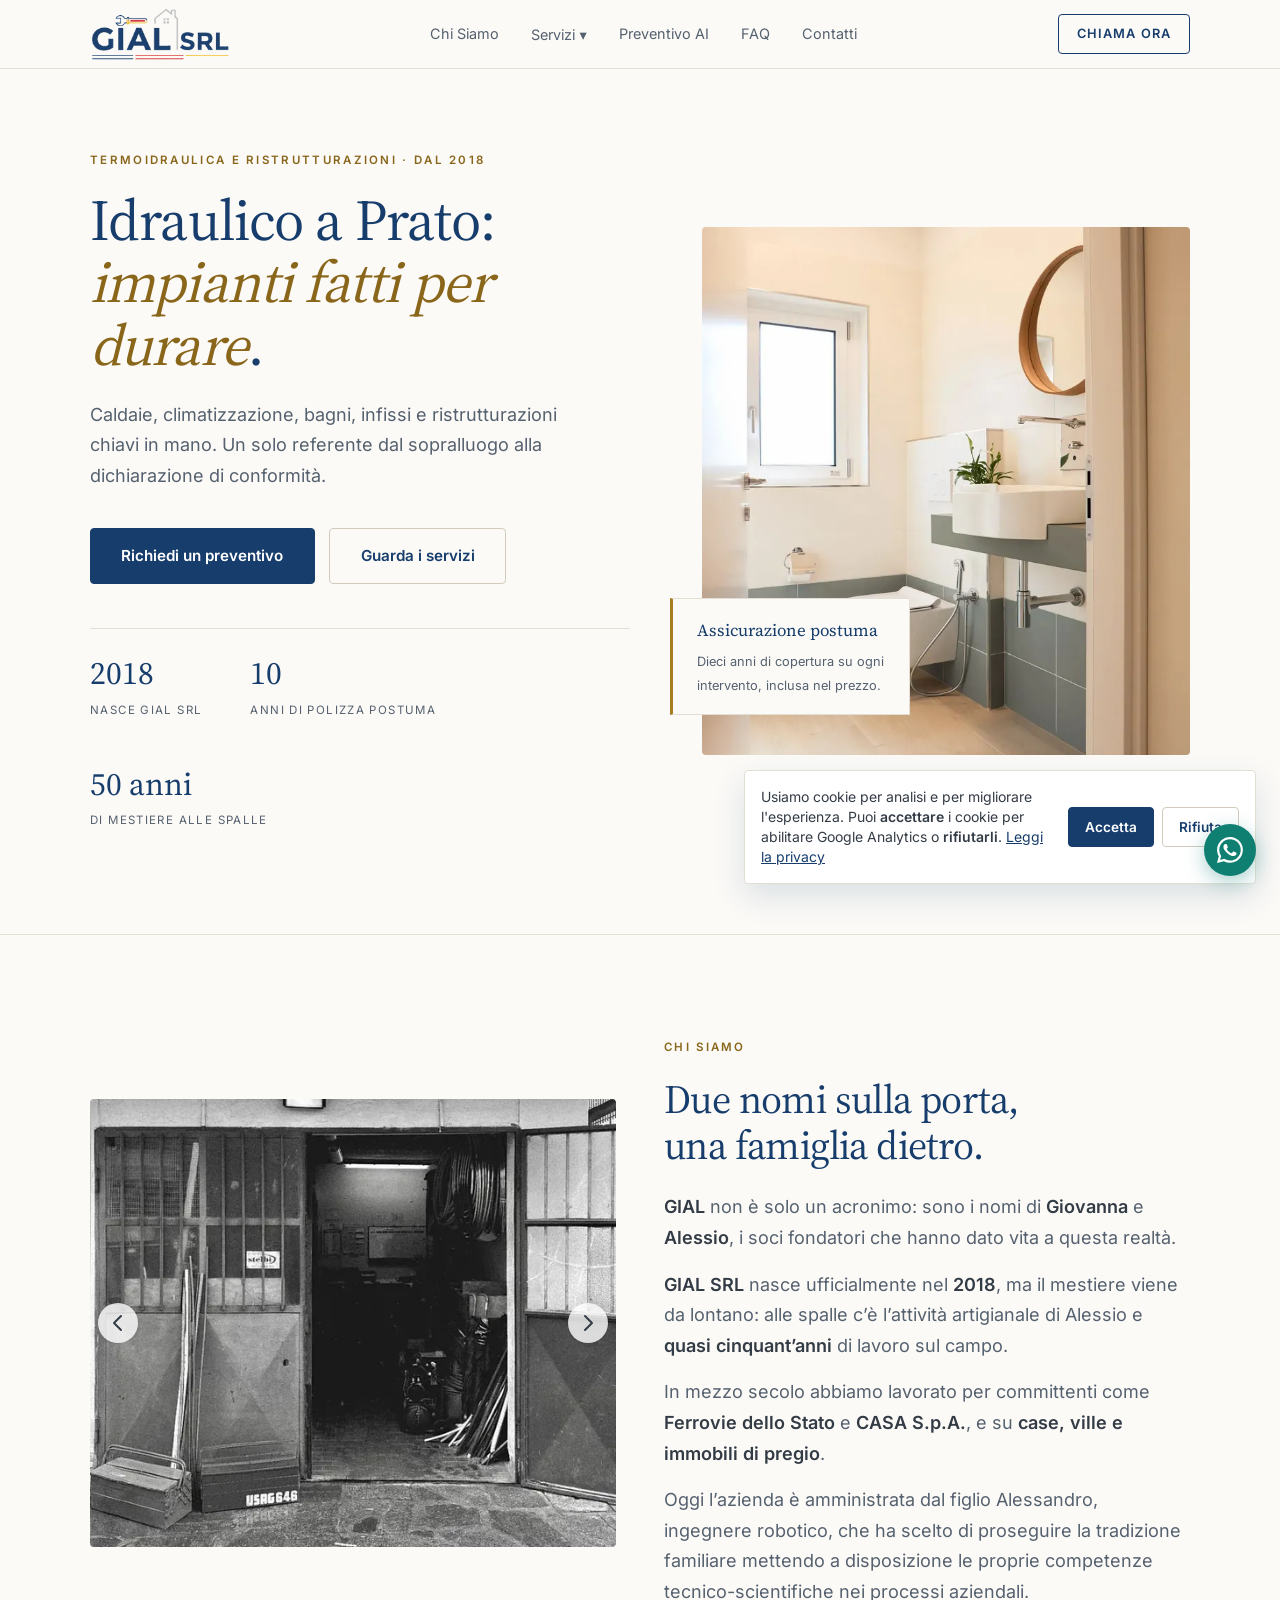
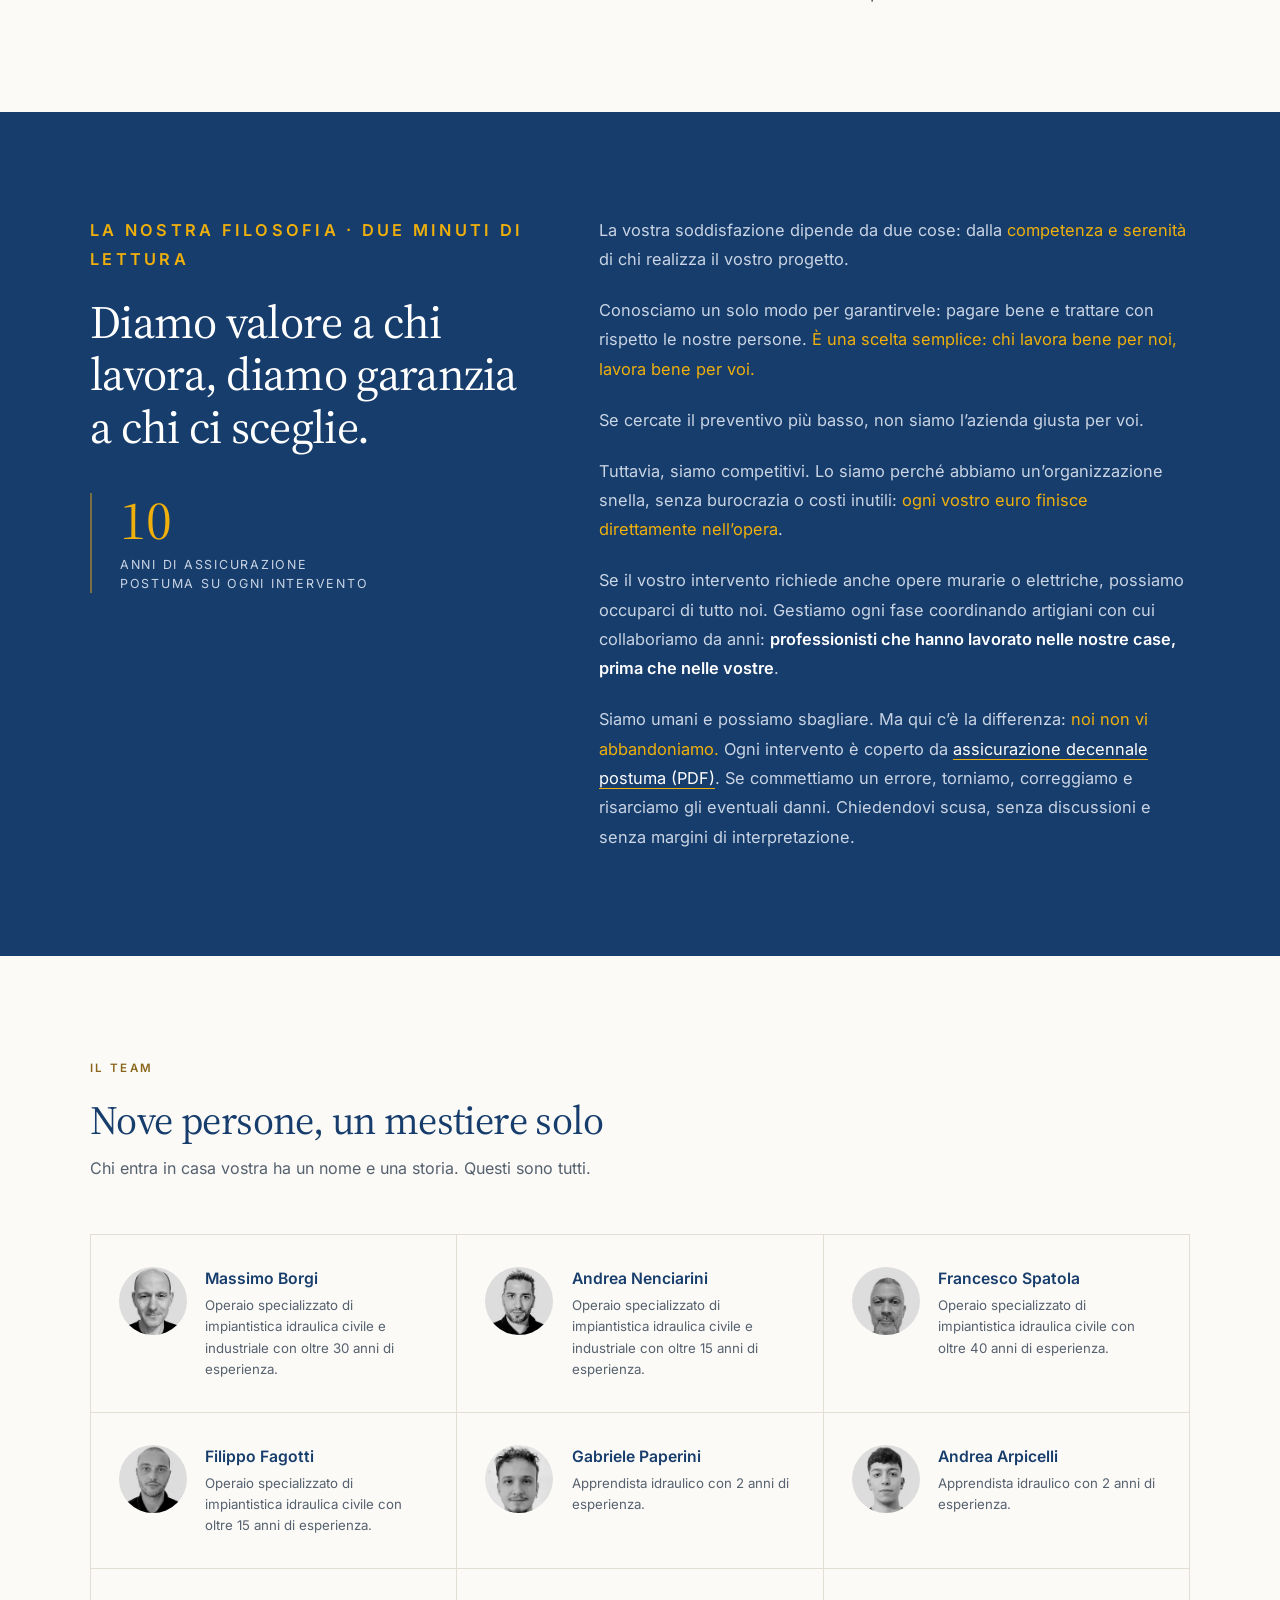
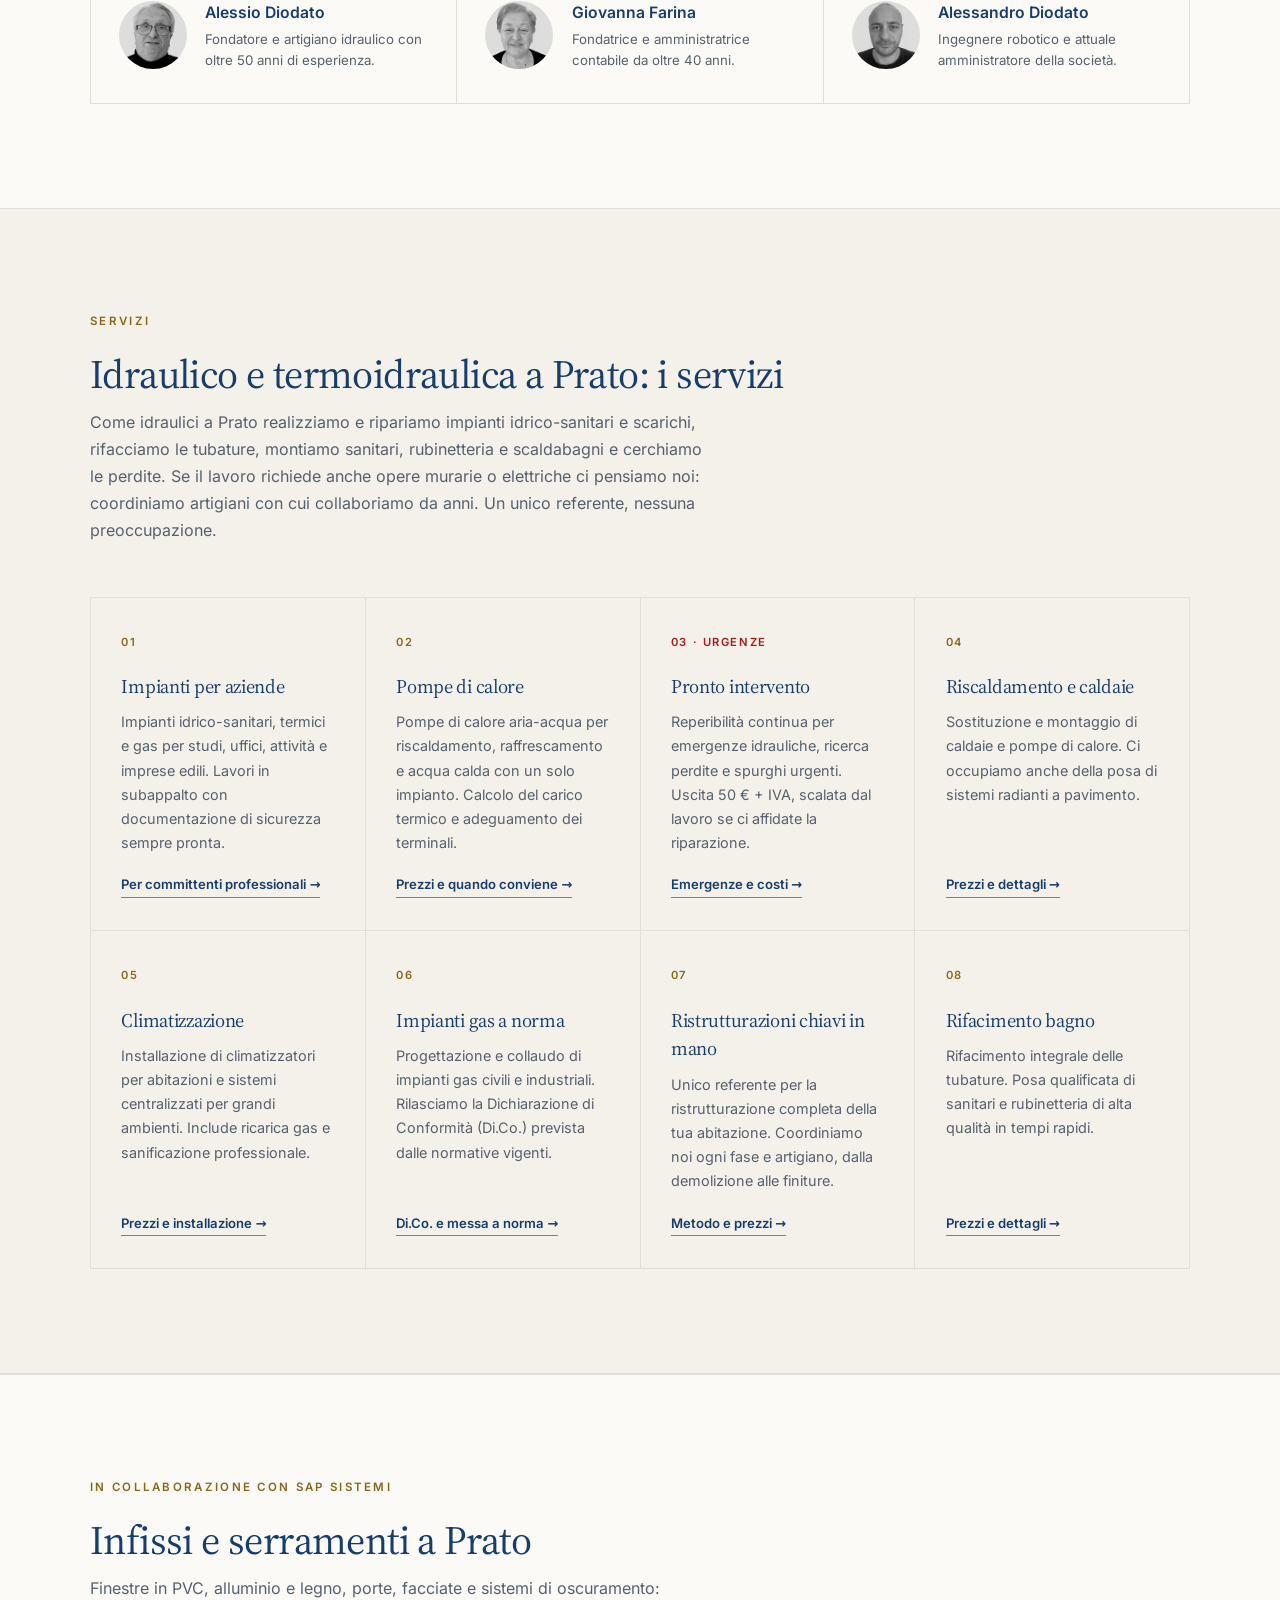
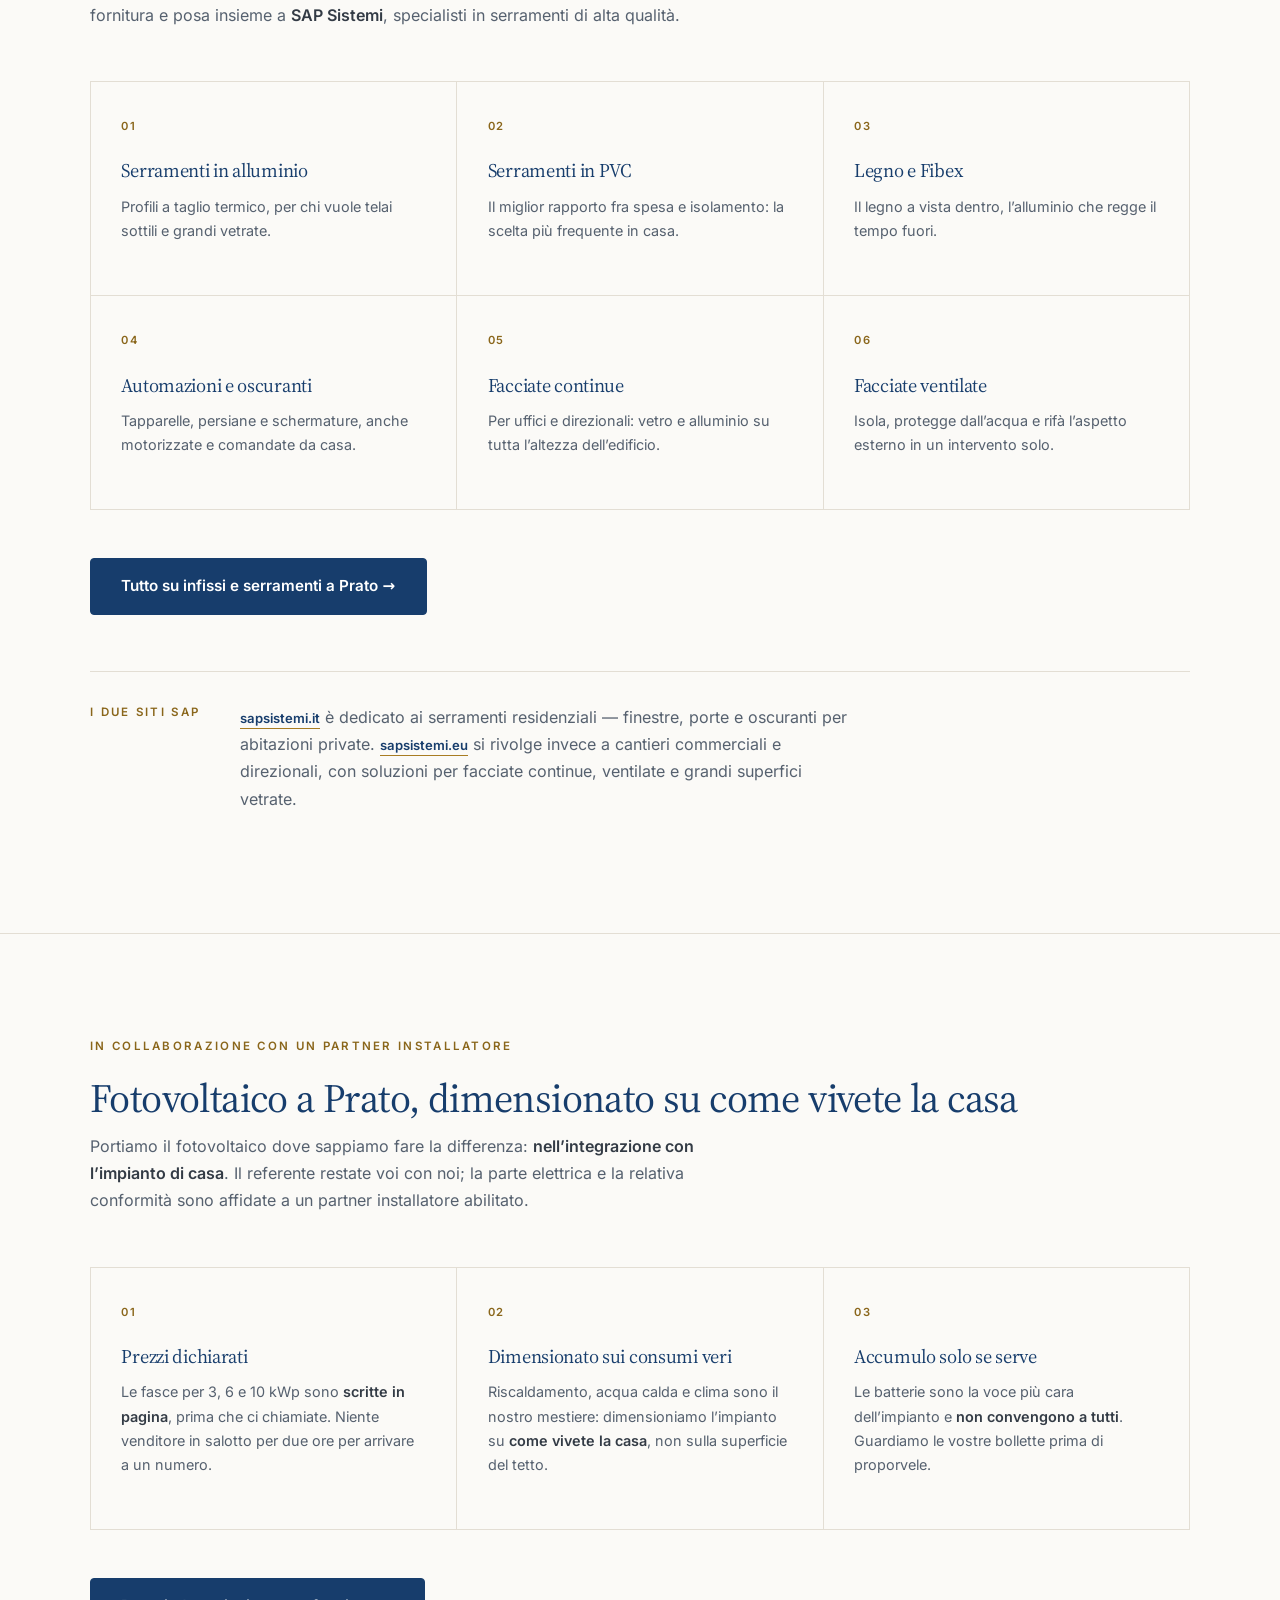
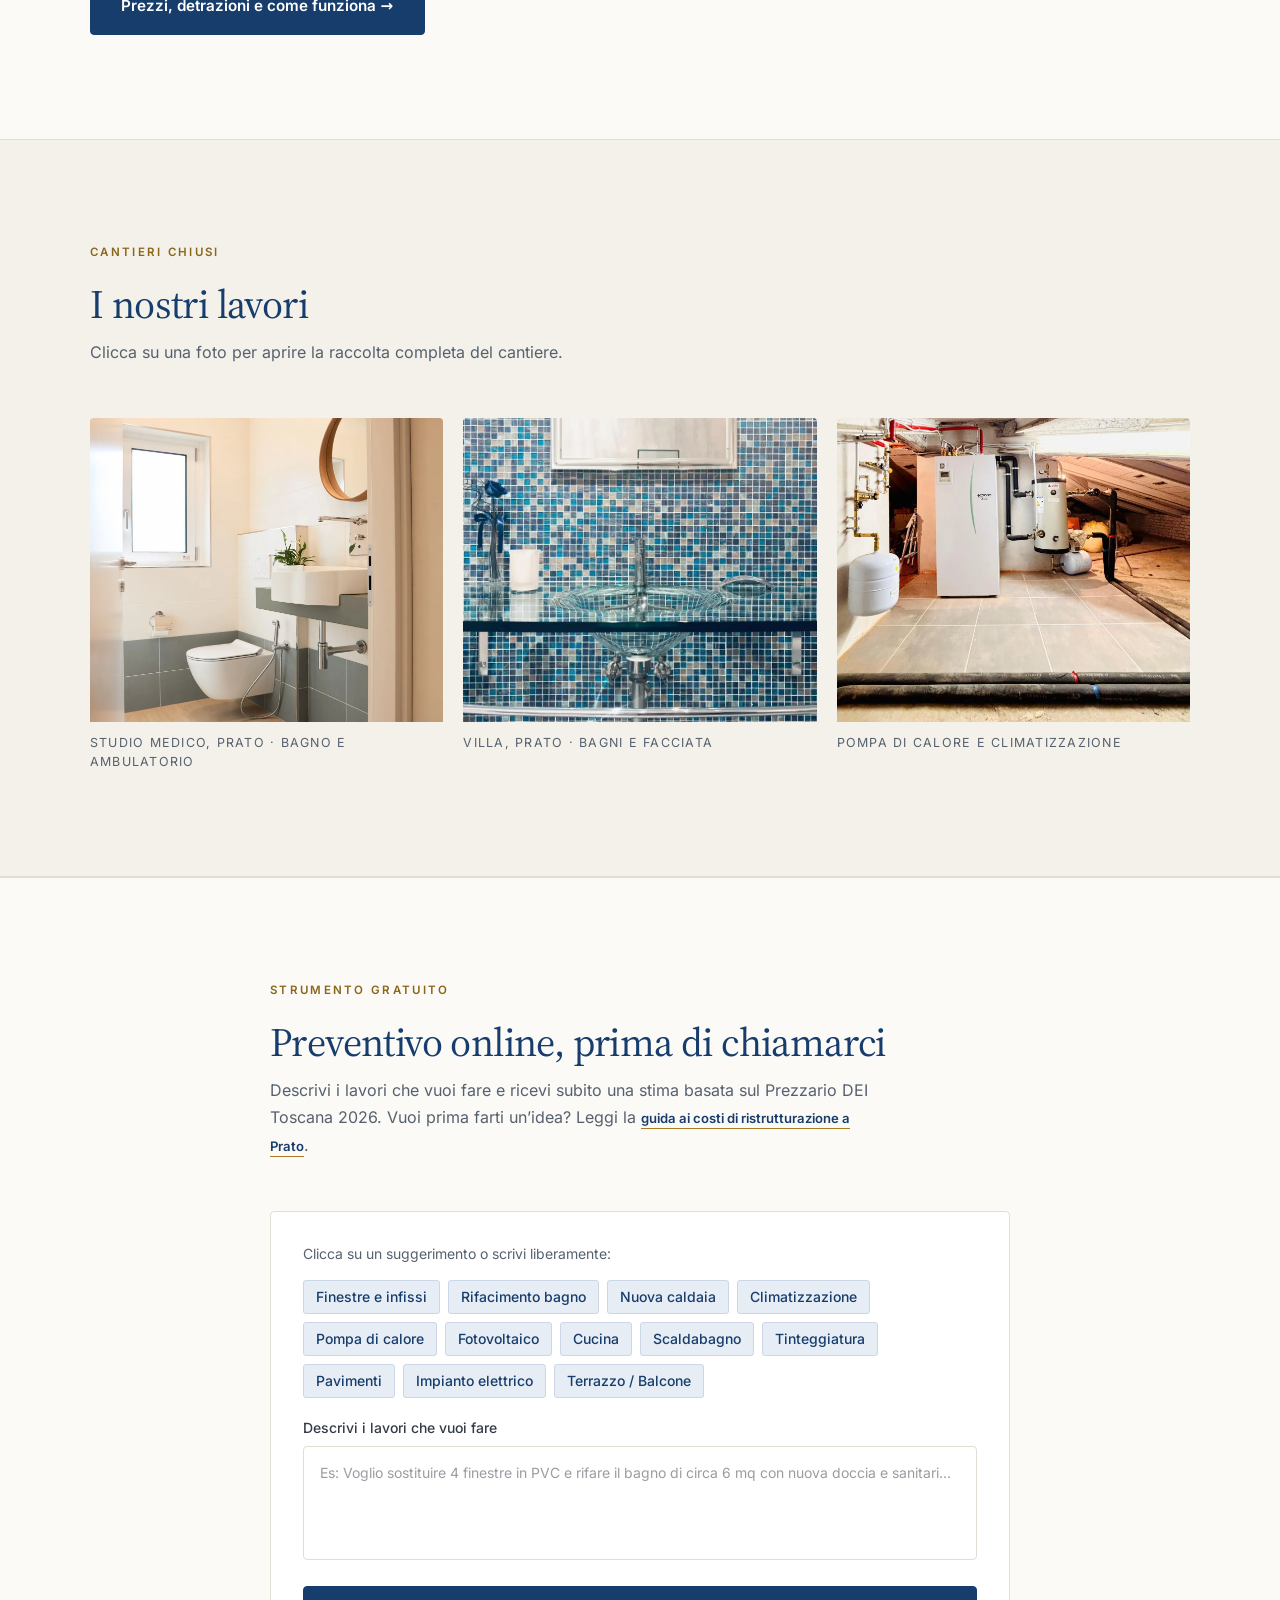
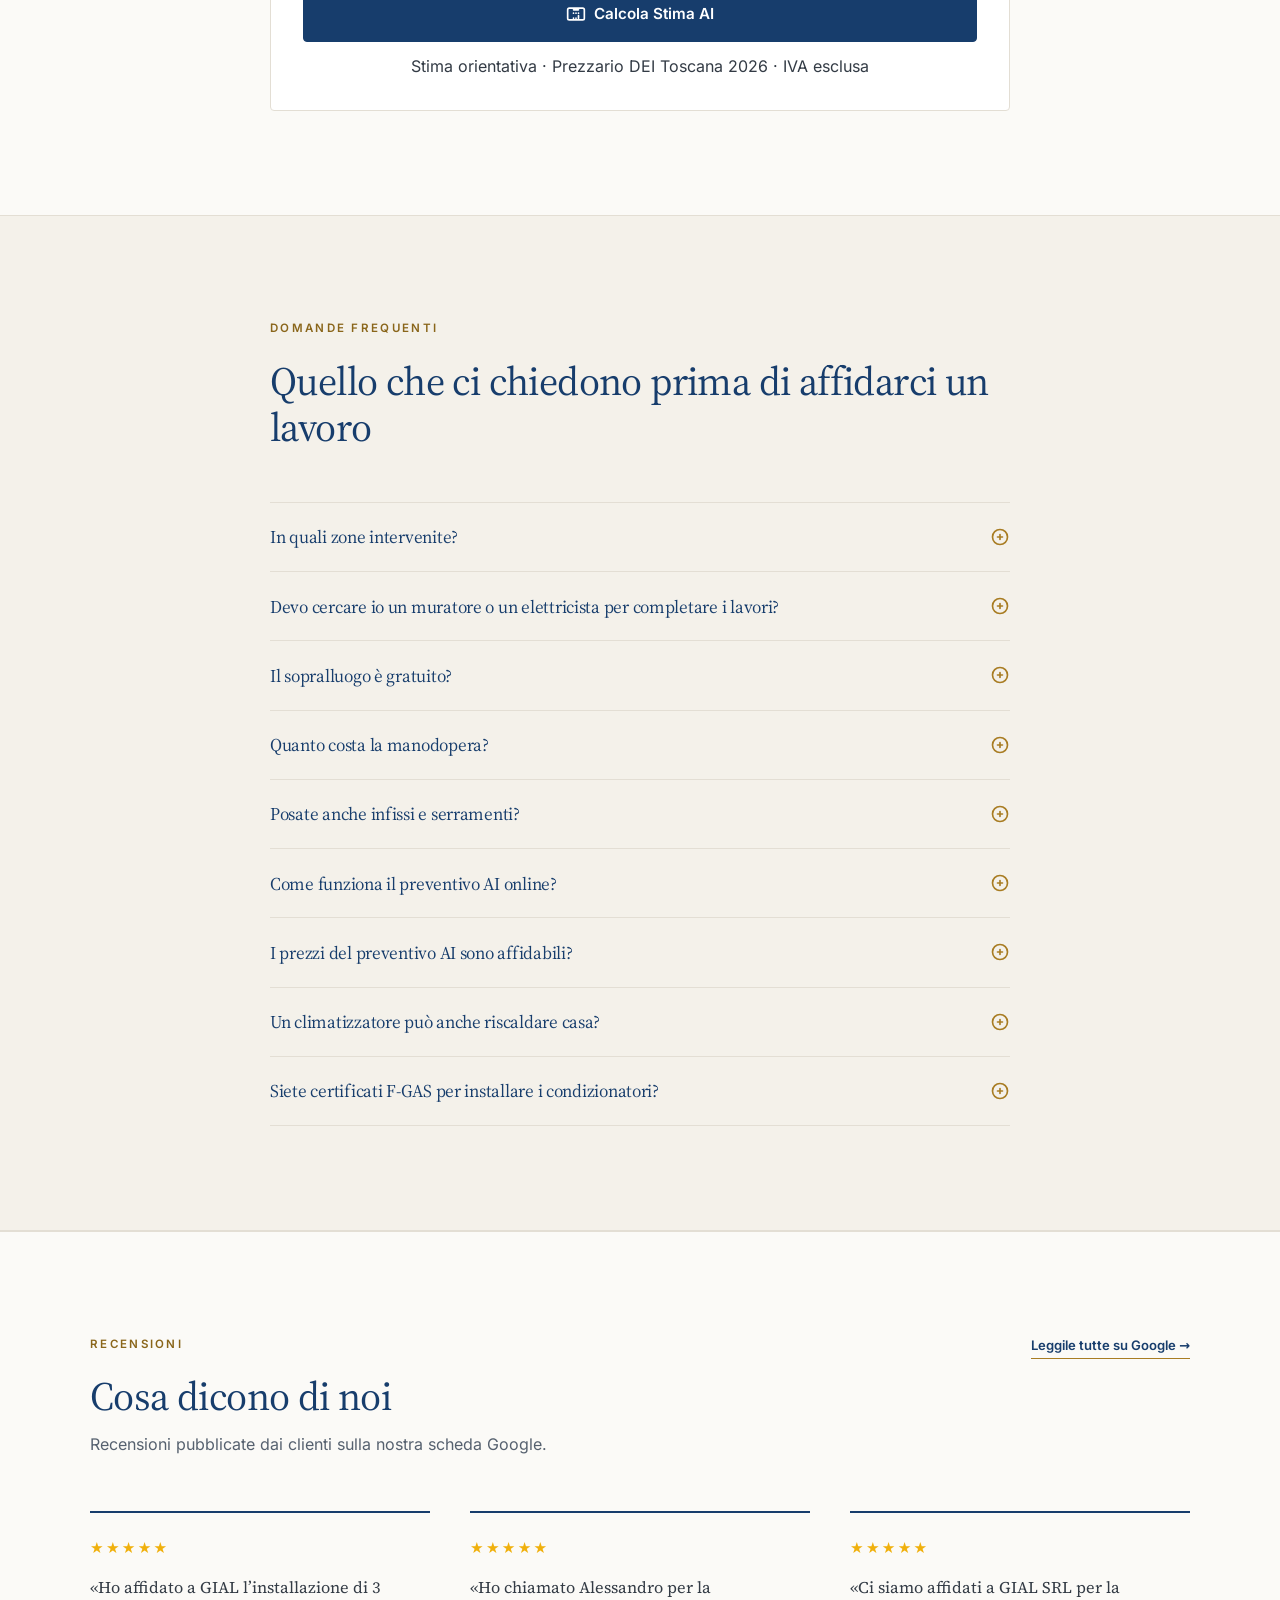
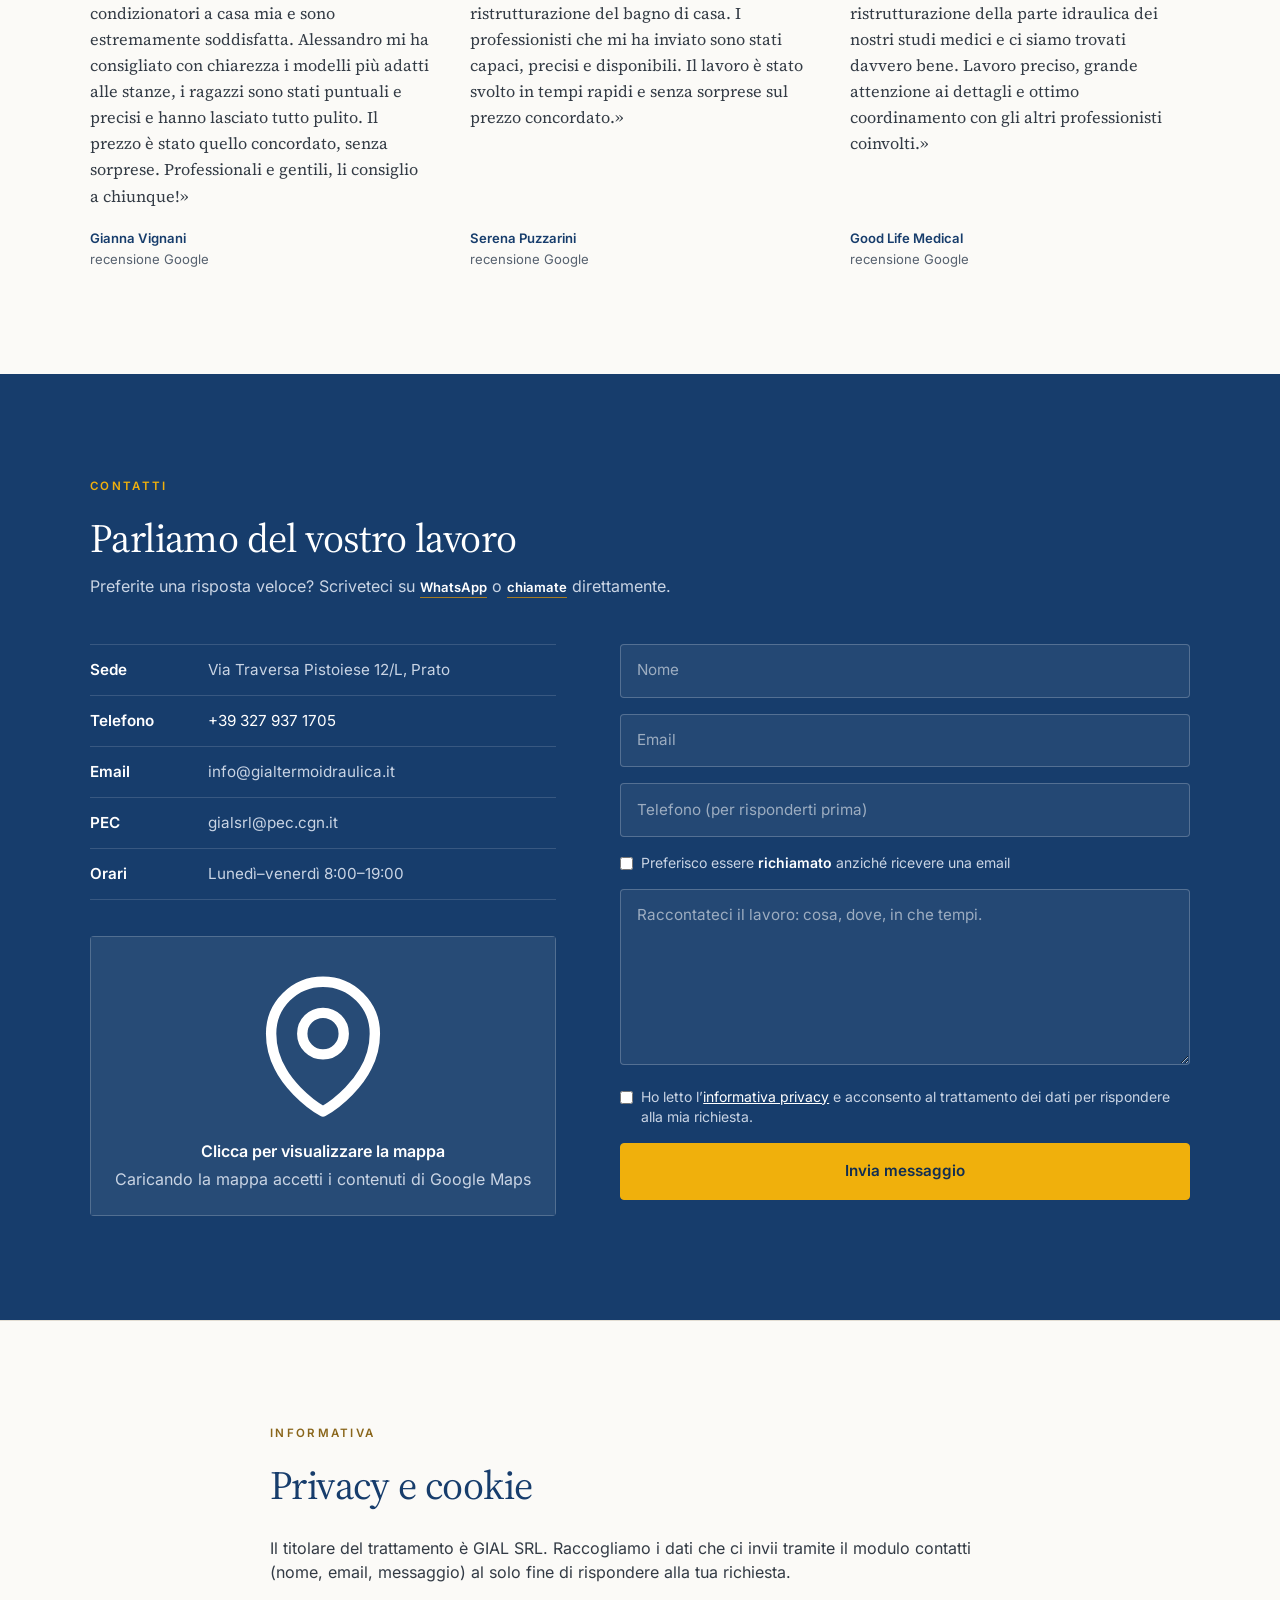
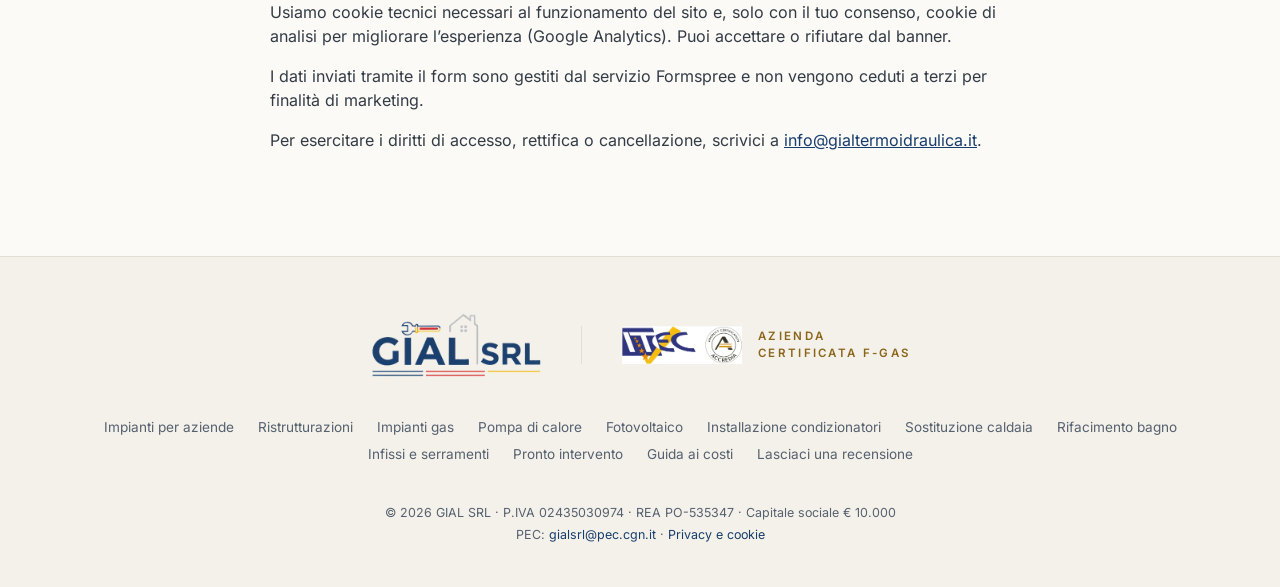
==== commit 1c7e33fb: "SEO "Idraulico a Prato" e recensione condizionatori in home - Home: descrizione per Google che inizi" ====
--- a/index.html
+++ b/index.html
@@ -169,7 +169,7 @@
     <link rel="preload" href="/fonts/source-serif-4-latin.woff2" as="font" type="font/woff2" crossorigin>
     <link rel="preload" href="/fonts/inter-latin.woff2" as="font" type="font/woff2" crossorigin>
     <title>Idraulico e Termoidraulica a Prato — GIAL SRL</title>
-    <meta name="description" content="Impianti termoidraulici, climatizzazione, caldaie, bagni e ristrutturazioni a Prato. Polizza decennale, preventivo AI gratuito, sopralluogo senza impegno." />
+    <meta name="description" content="Idraulico a Prato dal 2018: impianti idraulici, caldaie, condizionatori, bagni e ristrutturazioni. Polizza decennale su ogni lavoro, sopralluogo senza impegno." />
     <meta name="author" content="GIAL SRL" />
     <meta name="robots" content="index, follow, max-snippet:-1, max-image-preview:large, max-video-preview:-1" />
     <meta property="og:title" content="GIAL SRL — Termoidraulica Prato | Bagni, Infissi, Preventivo AI" />
@@ -205,7 +205,7 @@
                 "addressCountry": "IT"
             },
             "email": "info@gialtermoidraulica.it",
-            "description": "GIAL SRL: termoidraulica a Prato, rifacimento bagno, ristrutturazioni, climatizzazione, pronto intervento idraulico. Assicurazione postuma decennale su tutti i lavori. Azienda certificata F-GAS (ITEC).",
+            "description": "GIAL SRL: idraulico e termoidraulica a Prato, rifacimento bagno, ristrutturazioni, climatizzazione, pronto intervento idraulico. Assicurazione postuma decennale su tutti i lavori. Azienda certificata F-GAS (ITEC).",
             "foundingDate": "2018",
             "numberOfEmployees": {
                 "@type": "QuantitativeValue",
@@ -492,8 +492,8 @@
                             <path stroke-linecap="round" stroke-linejoin="round" d="M6 18L18 6M6 6l12 12" />
                         </svg>
                     </button>
-                    <a href="tel:+393279371705" onclick="if(window.gtag){ gtag('event','click_call',{'posizione':'nav_home'}); }" class="md:hidden" style="background:var(--g-navy);color:#fff;padding:.6rem 1.1rem;font-size:.85rem;font-weight:600;border-radius:4px" aria-label="Chiama GIAL SRL">Chiama ora</a>
-                    <button id="callBtn" onclick="if(window.gtag){ gtag('event','open_call_modal',{'posizione':'pulsante_chiama_ora'});}else{window.addEventListener('gtagLoaded', function(){ gtag('event','open_call_modal',{'posizione':'pulsante_chiama_ora'}); }, {once:true}); }" class="hidden md:block g-nav-phone" aria-label="Mostra il numero di telefono">Chiama ora</button>
+                    <a href="tel:+393279371705" onclick="if(window.gtag){ gtag('event','click_call',{'posizione':'nav_home'}); }" class="md:hidden" style="background:var(--g-navy);color:#fff;padding:.6rem 1.1rem;font-size:.85rem;font-weight:600;border-radius:4px" aria-label="Chiama ora GIAL SRL">Chiama ora</a>
+                    <button id="callBtn" onclick="if(window.gtag){ gtag('event','open_call_modal',{'posizione':'pulsante_chiama_ora'});}else{window.addEventListener('gtagLoaded', function(){ gtag('event','open_call_modal',{'posizione':'pulsante_chiama_ora'}); }, {once:true}); }" class="hidden md:block g-nav-phone" aria-label="Chiama ora: mostra il numero di telefono">Chiama ora</button>
                 </div>
             </div>
             <div id="mobileMenu" class="hidden md:hidden border-t border-gray-200 py-2" role="navigation" aria-label="Menu mobile">
@@ -586,7 +586,7 @@
             </div>
             <div class="g-hero-shot">
                 <img src="img/lavori/studio-medico-bagno.webp" srcset="img/lavori/studio-medico-bagno-700.webp 700w, img/lavori/studio-medico-bagno-1050.webp 1050w, img/lavori/studio-medico-bagno.webp 1400w" sizes="(max-width: 767px) calc(100vw - 32px), 50vw" width="1400" height="2099" alt="Rifacimento bagno a Prato — GIAL SRL" fetchpriority="high">
-                <a href="#assicurazione-postuma" class="g-seal" aria-label="Vai alla sezione Assicurazione postuma 10 anni">
+                <a href="#assicurazione-postuma" class="g-seal">
                     <strong>Assicurazione postuma</strong>
                     <span>Dieci anni di copertura su ogni intervento, inclusa nel prezzo.</span>
                 </a>
@@ -786,8 +786,8 @@
             <div class="g-section-head g-section-head--split">
                 <div>
                     <p class="g-eyebrow">Servizi</p>
-                    <h2 class="g-h2" id="servizi-heading">Servizi di termoidraulica a Prato</h2>
-                    <p class="g-h2-sub">Se il lavoro richiede anche opere murarie o elettriche ci pensiamo noi: coordiniamo artigiani con cui collaboriamo da anni. Un unico referente, nessuna preoccupazione.</p>
+                    <h2 class="g-h2" id="servizi-heading">Idraulico e termoidraulica a Prato: i servizi</h2>
+                    <p class="g-h2-sub">Come idraulici a Prato realizziamo e ripariamo impianti idrico-sanitari e scarichi, rifacciamo le tubature, montiamo sanitari, rubinetteria e scaldabagni e cerchiamo le perdite. Se il lavoro richiede anche opere murarie o elettriche ci pensiamo noi: coordiniamo artigiani con cui collaboriamo da anni. Un unico referente, nessuna preoccupazione.</p>
                 </div>
             </div>
             <div class="g-grid-hair">
@@ -1279,8 +1279,8 @@
             <div class="g-quotes">
                 <div class="g-quote">
                     <span class="g-stars" aria-label="5 stelle su 5">&#9733;&#9733;&#9733;&#9733;&#9733;</span>
-                    <blockquote>&laquo;Ho avuto bisogno di un intervento idraulico urgente e sono rimasto estremamente soddisfatto del lavoro svolto. Il team si &egrave; dimostrato puntuale, professionale e molto competente. Hanno individuato rapidamente il problema e lo hanno risolto.&raquo;</blockquote>
-                    <cite><strong>Niccol&ograve; Fagotti</strong>recensione Google</cite>
+                    <blockquote>&laquo;Ho affidato a GIAL l&rsquo;installazione di 3 condizionatori a casa mia e sono estremamente soddisfatta. Alessandro mi ha consigliato con chiarezza i modelli pi&ugrave; adatti alle stanze, i ragazzi sono stati puntuali e precisi e hanno lasciato tutto pulito. Il prezzo &egrave; stato quello concordato, senza sorprese. Professionali e gentili, li consiglio a chiunque!&raquo;</blockquote>
+                    <cite><strong>Gianna Vignani</strong>recensione Google</cite>
                 </div>
                 <div class="g-quote">
                     <span class="g-stars" aria-label="5 stelle su 5">&#9733;&#9733;&#9733;&#9733;&#9733;</span>
@@ -1313,7 +1313,7 @@
                         <li><b>Orari</b><span>Luned&igrave;&ndash;venerd&igrave; 8:00&ndash;19:00</span></li>
                     </ul>
                     <div style="overflow:hidden;border-radius:4px">
-                        <div id="map-placeholder" class="flex flex-col items-center justify-center text-center p-6 cursor-pointer transition" style="height:280px;background:rgba(255,255,255,.07);border:1px solid rgba(255,255,255,.2)" role="button" tabindex="0" aria-label="Carica la mappa di Google Maps con la sede GIAL SRL (verranno caricati contenuti di Google)" onclick="GIALloadMap()" onkeydown="if(event.key==='Enter'||event.key===' '){event.preventDefault();GIALloadMap();}">
+                        <div id="map-placeholder" class="flex flex-col items-center justify-center text-center p-6 cursor-pointer transition" style="height:280px;background:rgba(255,255,255,.07);border:1px solid rgba(255,255,255,.2)" role="button" tabindex="0" onclick="GIALloadMap()" onkeydown="if(event.key==='Enter'||event.key===' '){event.preventDefault();GIALloadMap();}">
                             <svg xmlns="http://www.w3.org/2000/svg" class="h-9 w-9 mb-3" fill="none" viewBox="0 0 24 24" stroke="currentColor" stroke-width="1.5" aria-hidden="true"><path stroke-linecap="round" stroke-linejoin="round" d="M15 10.5a3 3 0 1 1-6 0 3 3 0 0 1 6 0Z"/><path stroke-linecap="round" stroke-linejoin="round" d="M19.5 10.5c0 7.142-7.5 11.25-7.5 11.25S4.5 17.642 4.5 10.5a7.5 7.5 0 1 1 15 0Z"/></svg>
                             <p style="font-weight:600">Clicca per visualizzare la mappa</p>
                             <span class="text-xs" style="color:#C9D4E4;margin-top:.25rem">Caricando la mappa accetti i contenuti di Google Maps</span>
@@ -2207,7 +2207,7 @@
 
     <!-- Barra fissa mobile: chiamata diretta -->
     <div class="call-bar flex" style="background:#fff;border-top:1px solid var(--g-line);box-shadow:0 -4px 16px rgba(23,61,108,.1)">
-        <a href="tel:+393279371705" onclick="if(window.gtag){ gtag('event','click_call',{'posizione':'barra_fissa_mobile_home'}); }" class="flex-1 text-white py-3 font-semibold text-center" style="background:var(--g-navy)" aria-label="Chiama GIAL SRL">Chiama ora</a>
+        <a href="tel:+393279371705" onclick="if(window.gtag){ gtag('event','click_call',{'posizione':'barra_fissa_mobile_home'}); }" class="flex-1 text-white py-3 font-semibold text-center" style="background:var(--g-navy)" aria-label="Chiama ora GIAL SRL">Chiama ora</a>
         <a href="https://wa.me/393279371705" target="_blank" rel="noopener" onclick="if(window.gtag){ gtag('event','click_whatsapp',{'posizione':'barra_fissa_mobile_home'}); }" class="flex-1 text-white py-3 font-semibold text-center" style="background:#0F7F72" aria-label="Scrivici su WhatsApp">WhatsApp</a>
     </div>
 </body>
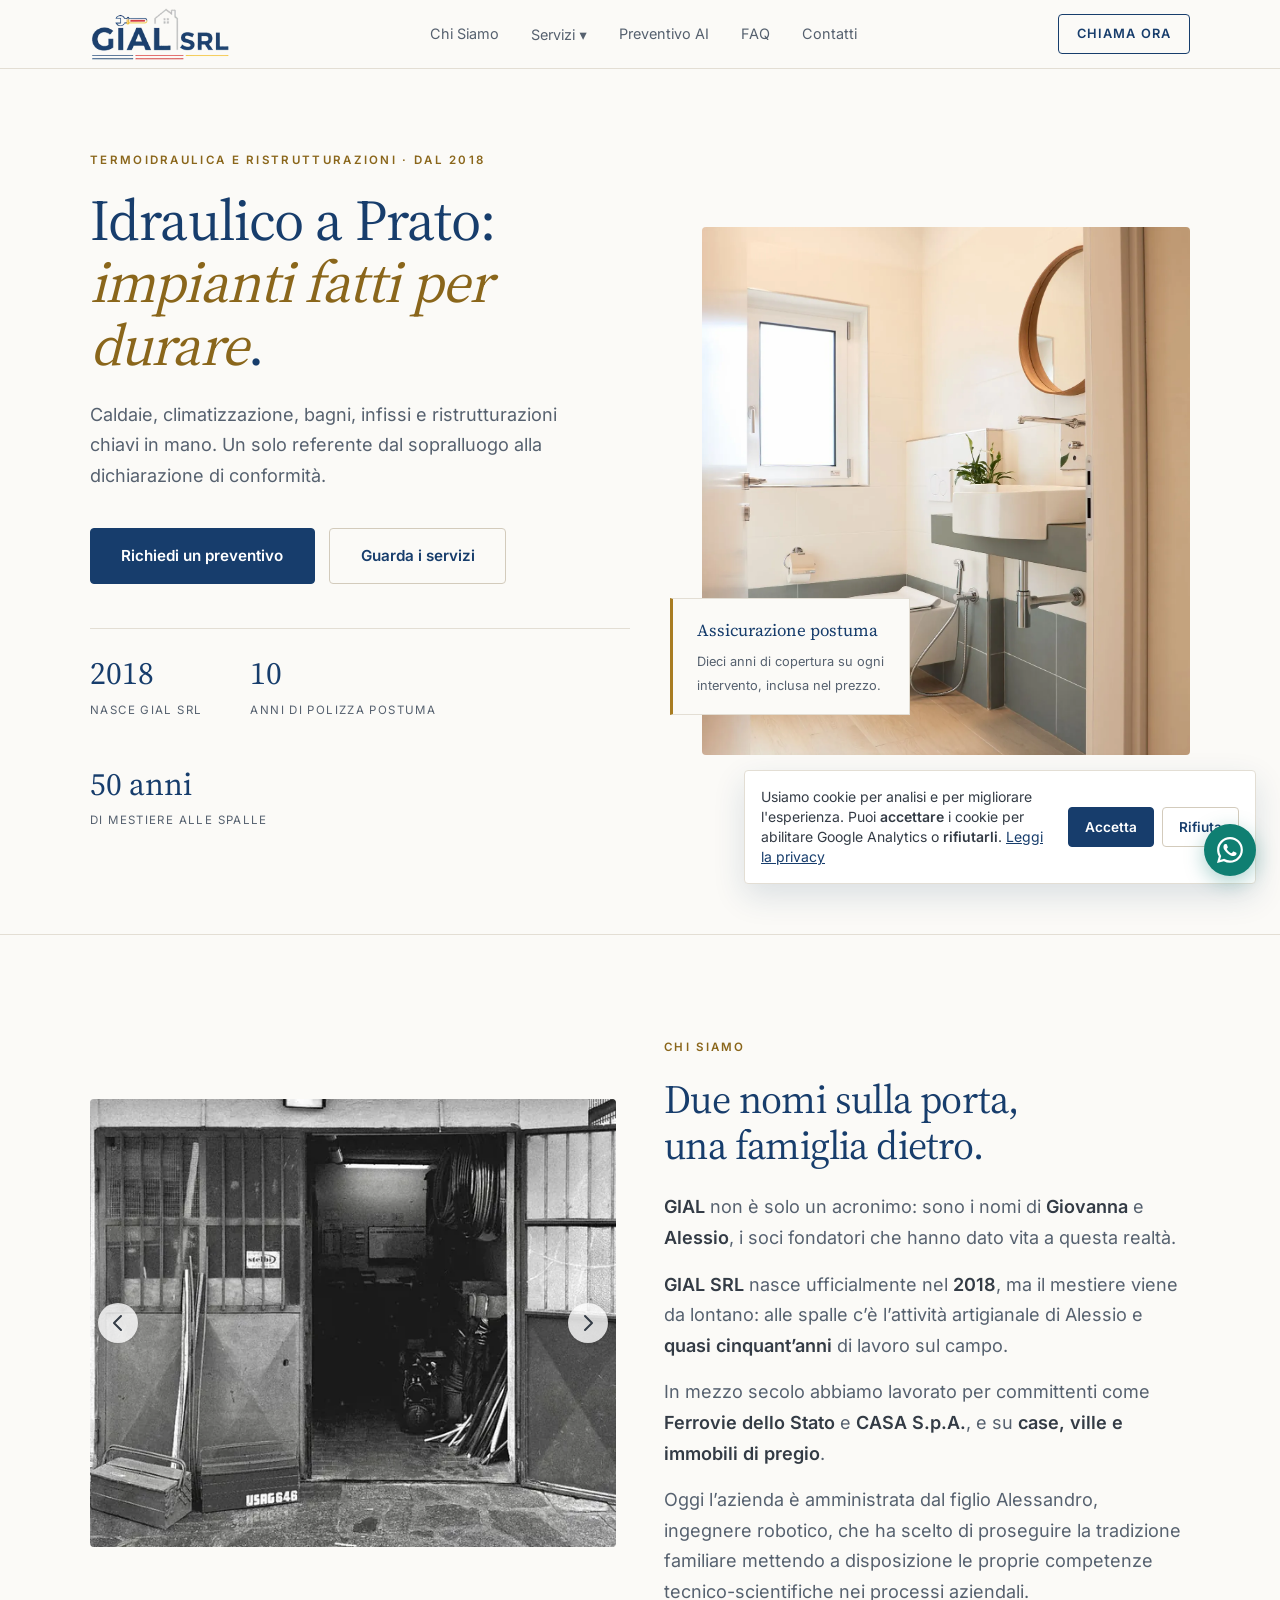
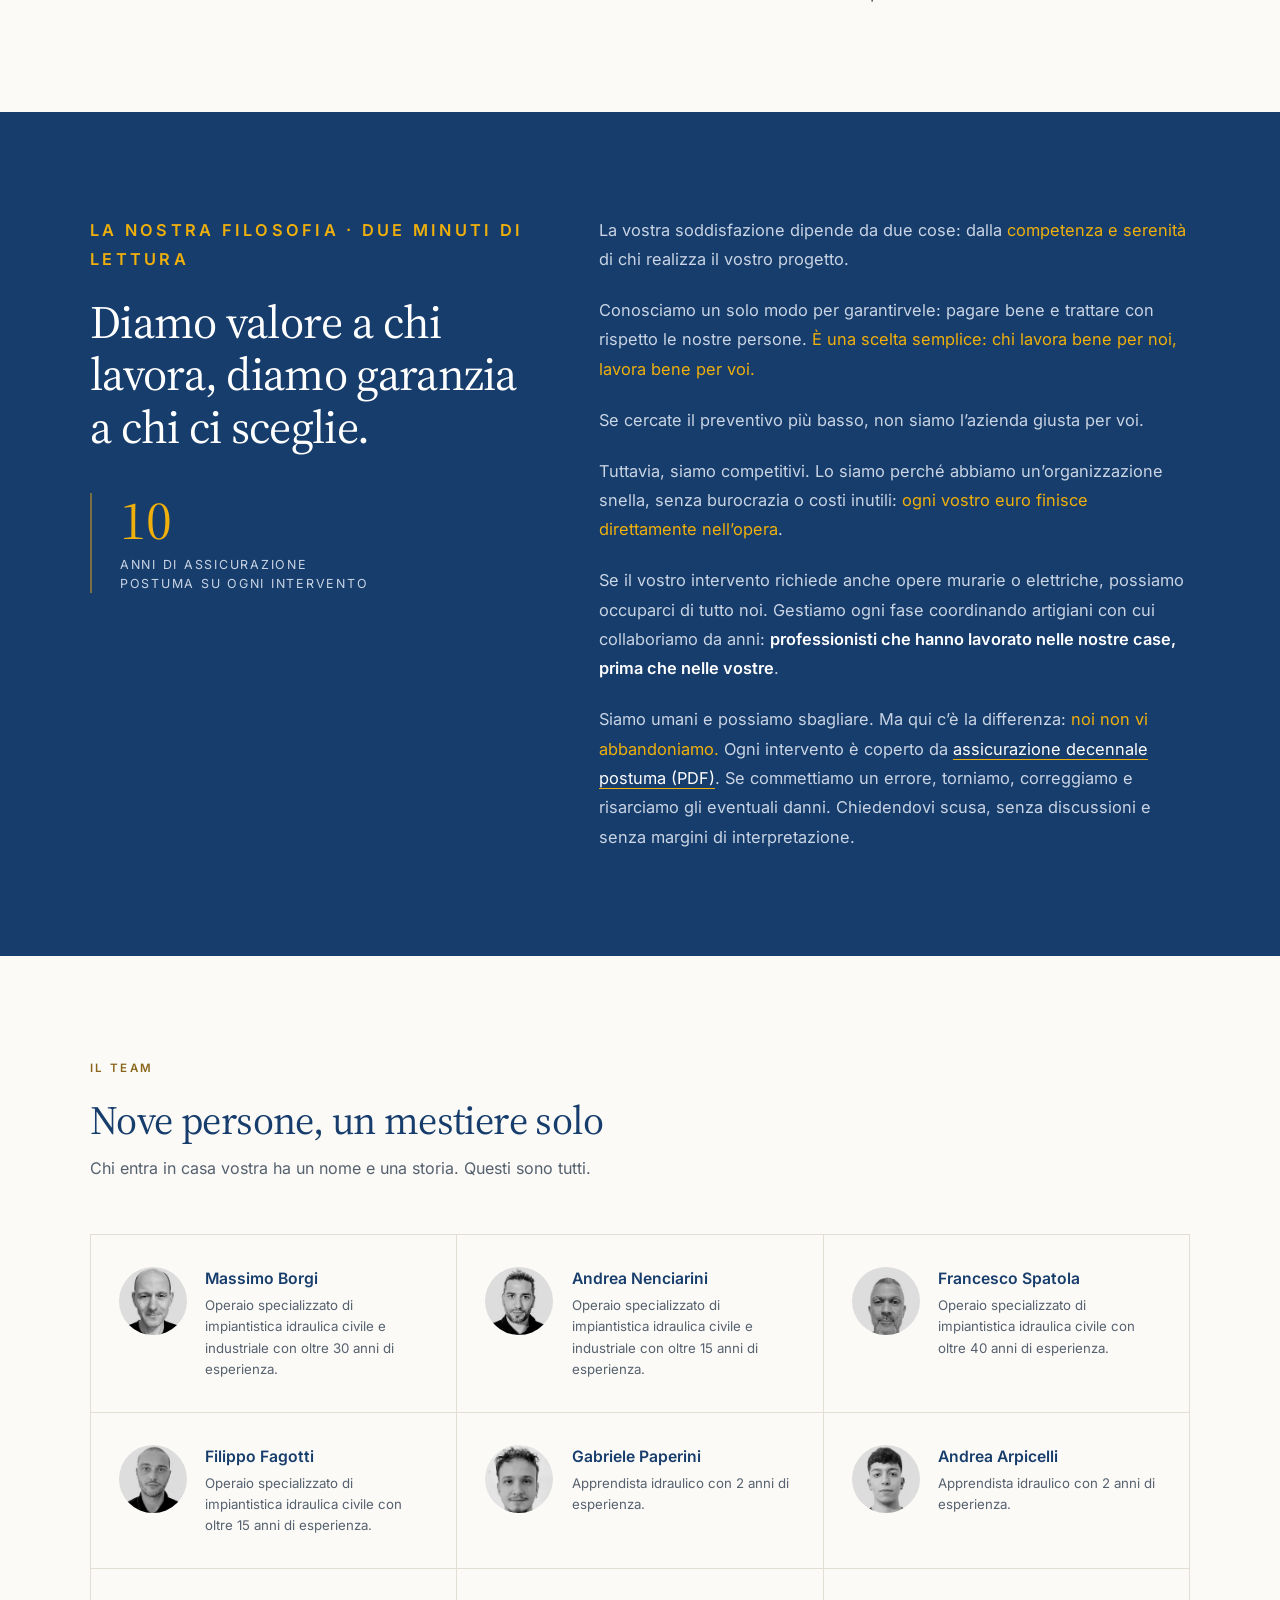
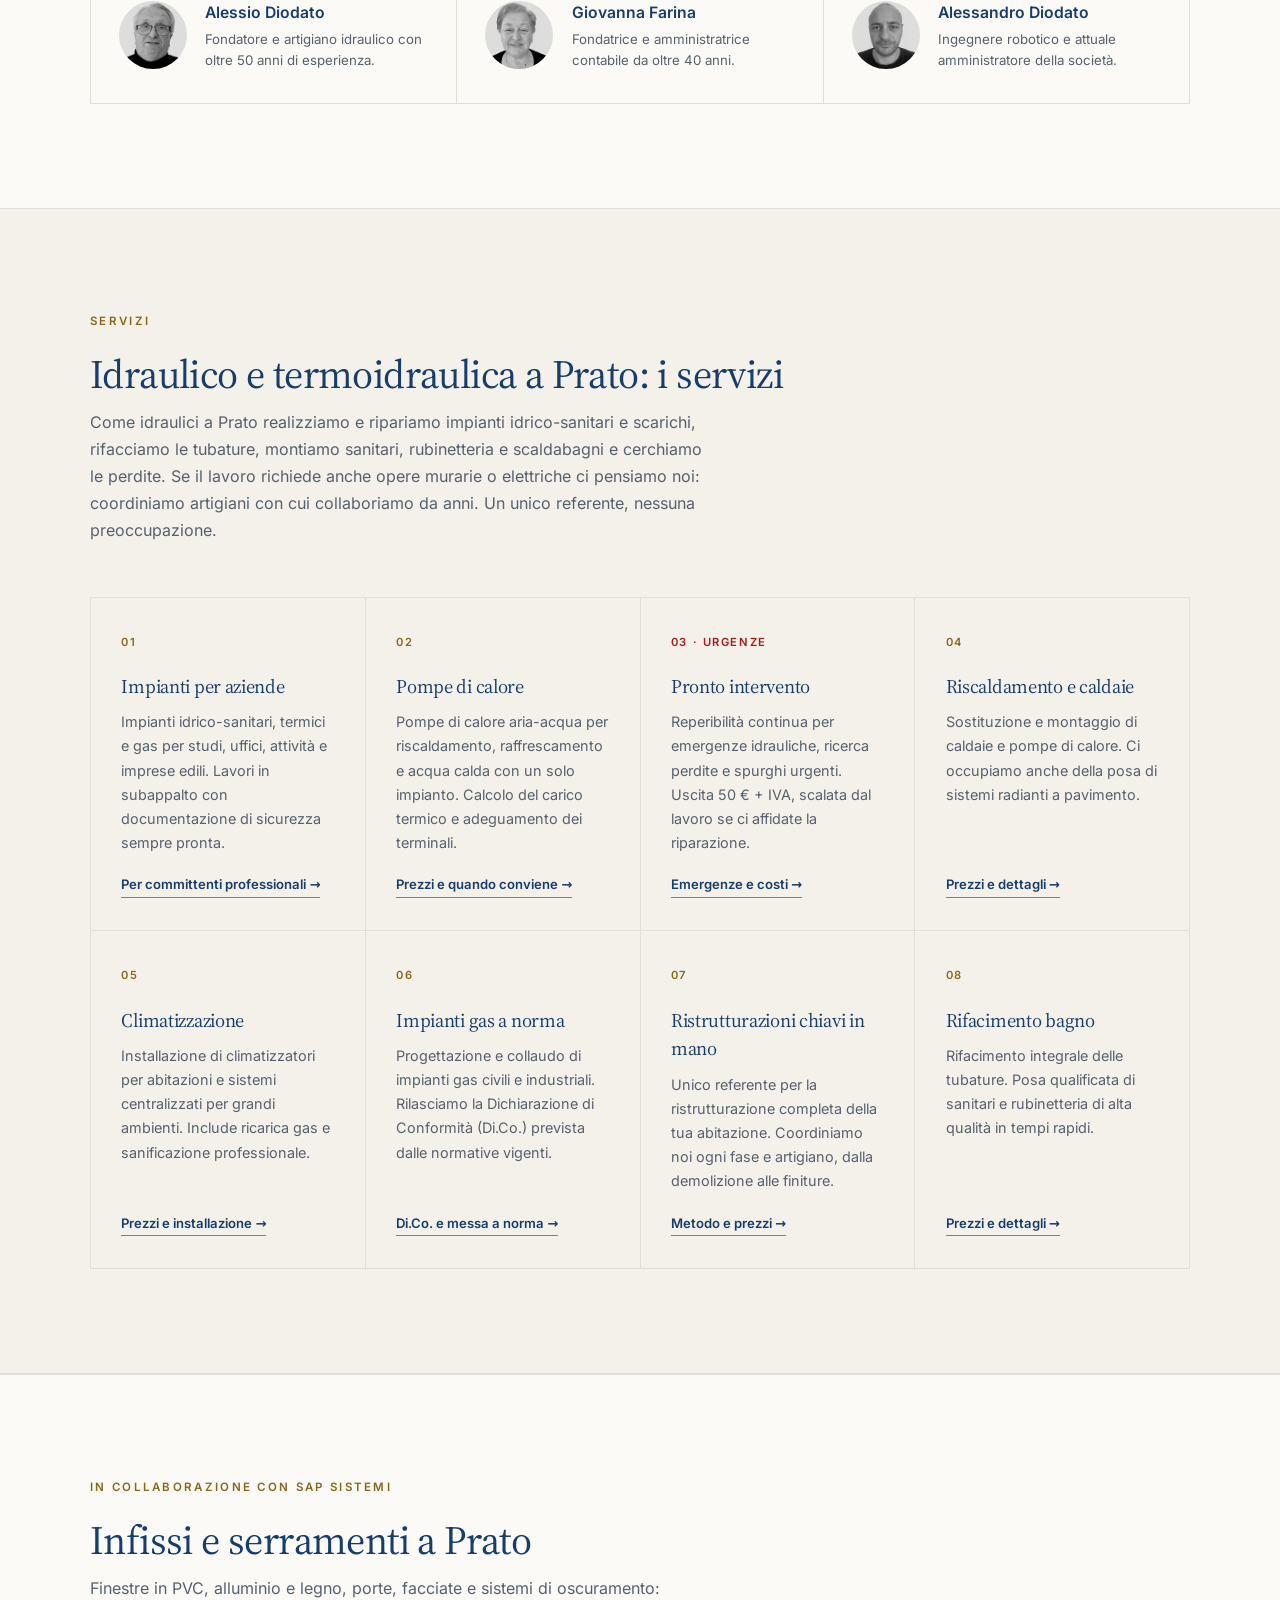
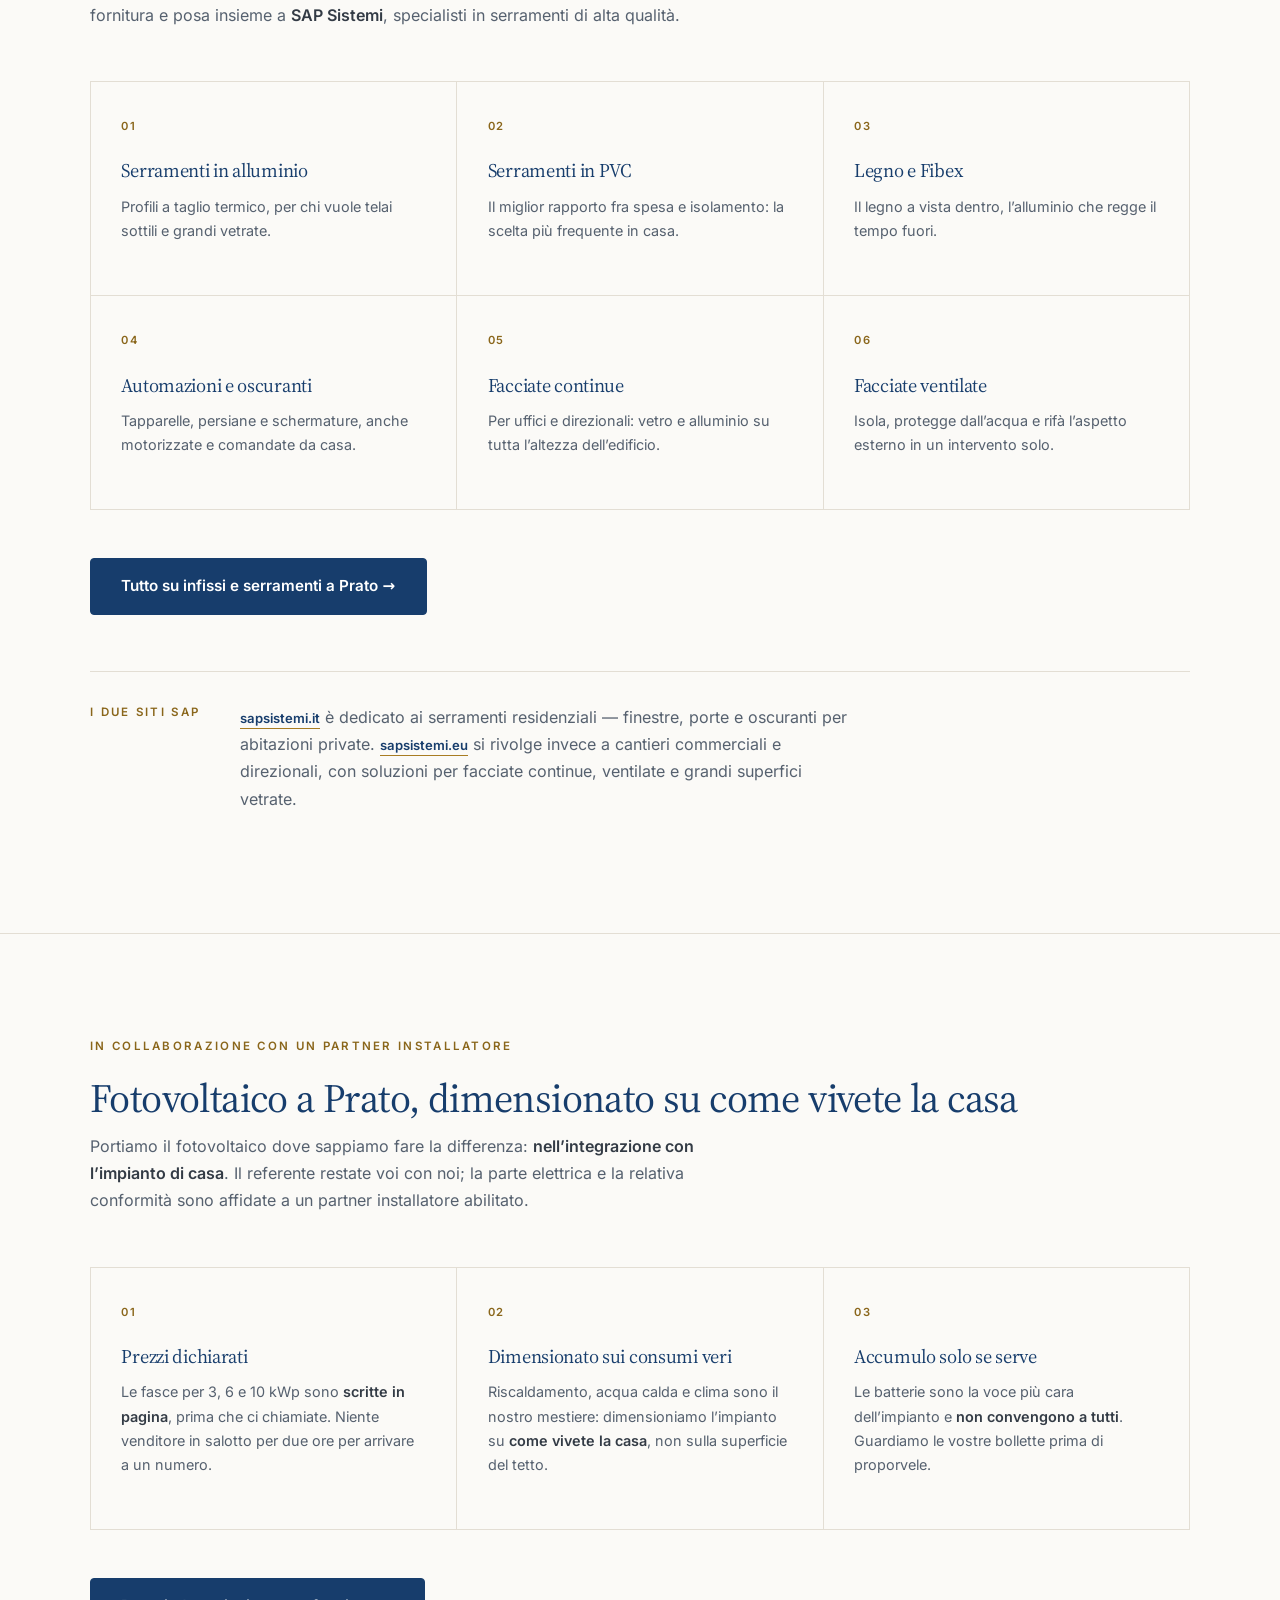
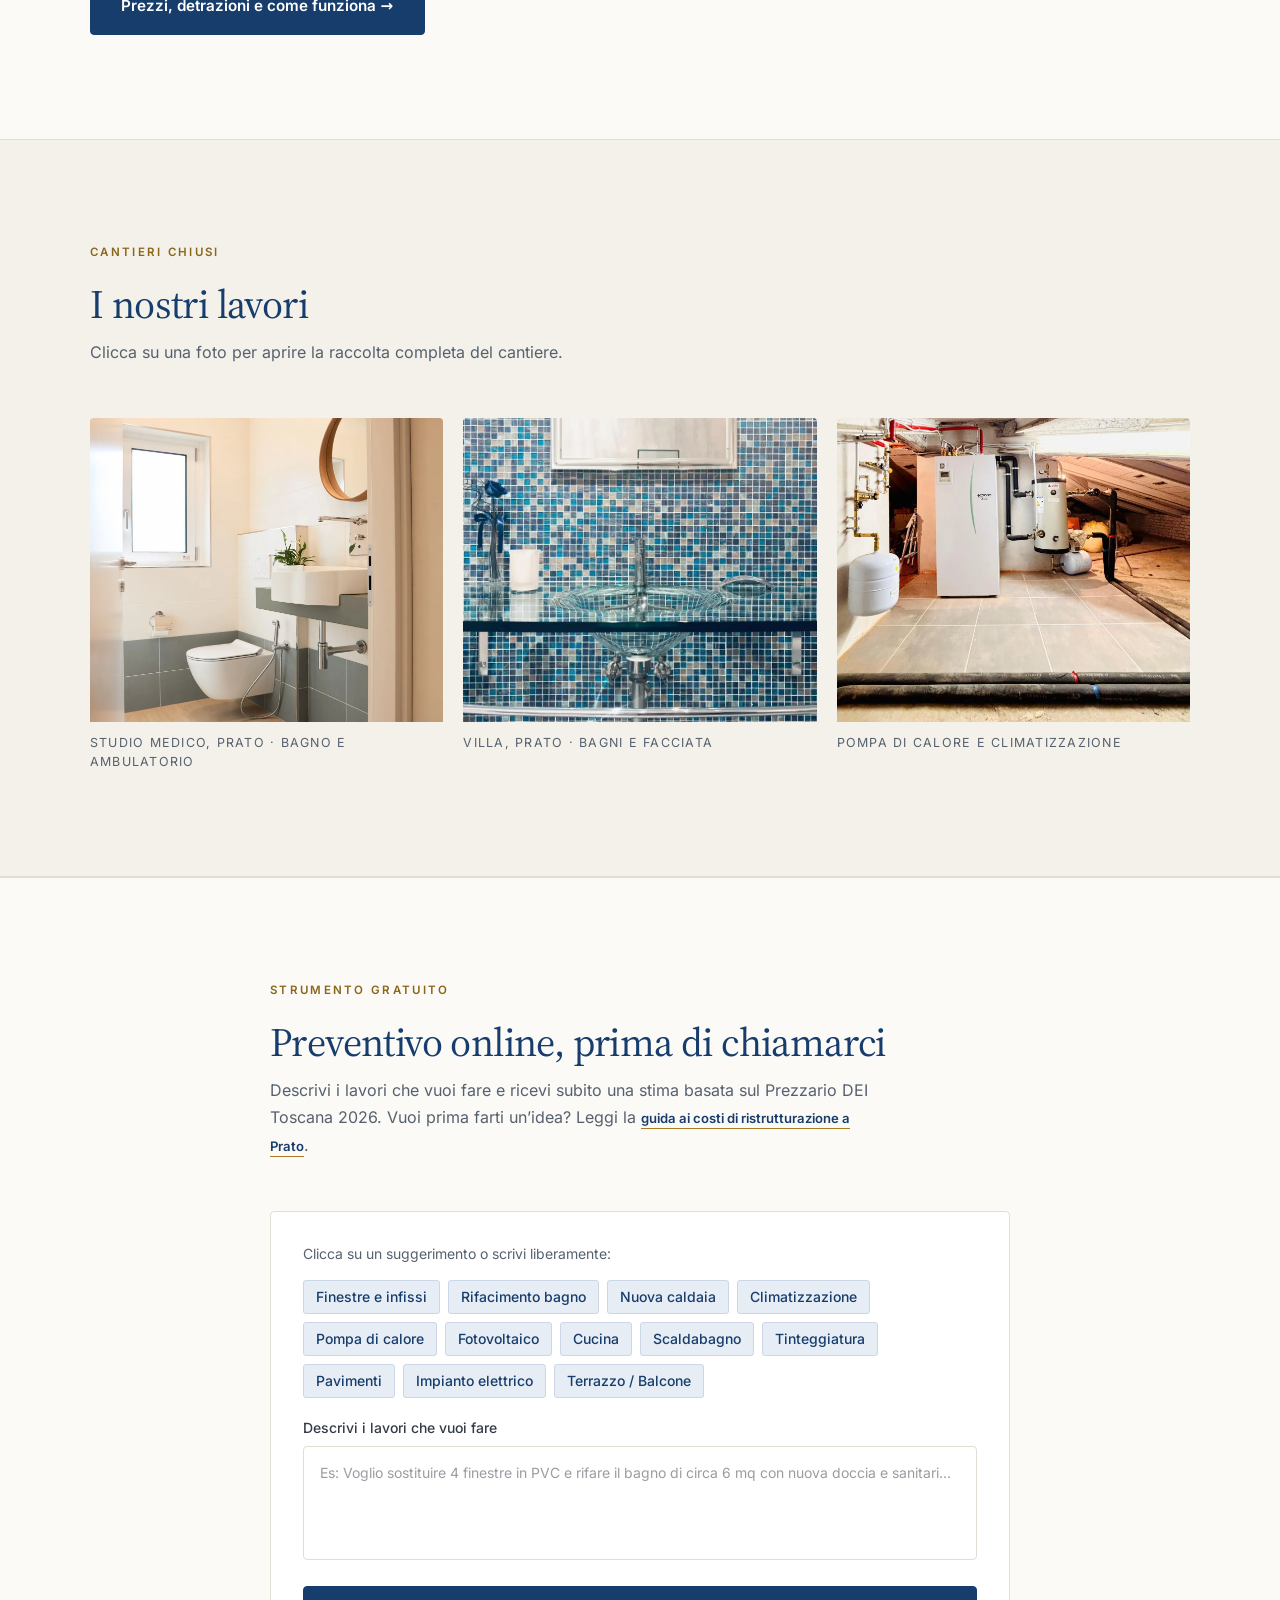
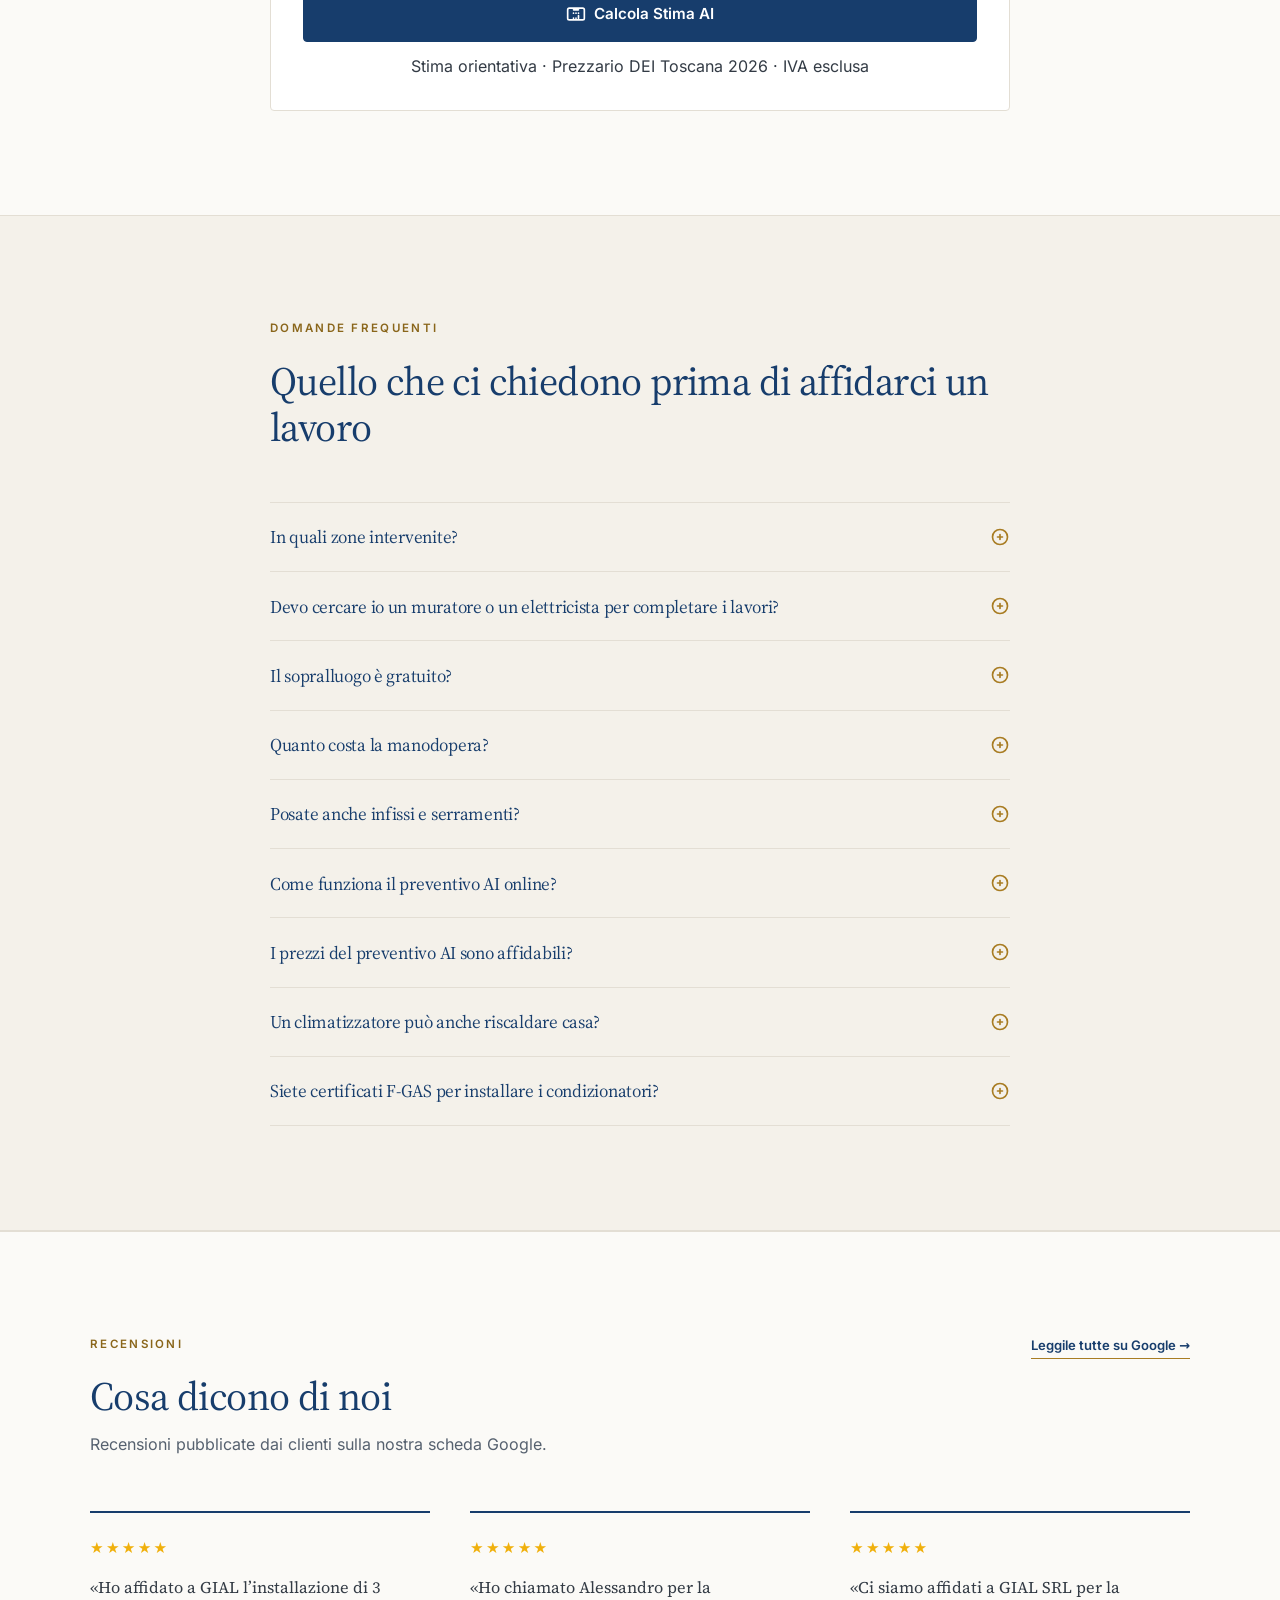
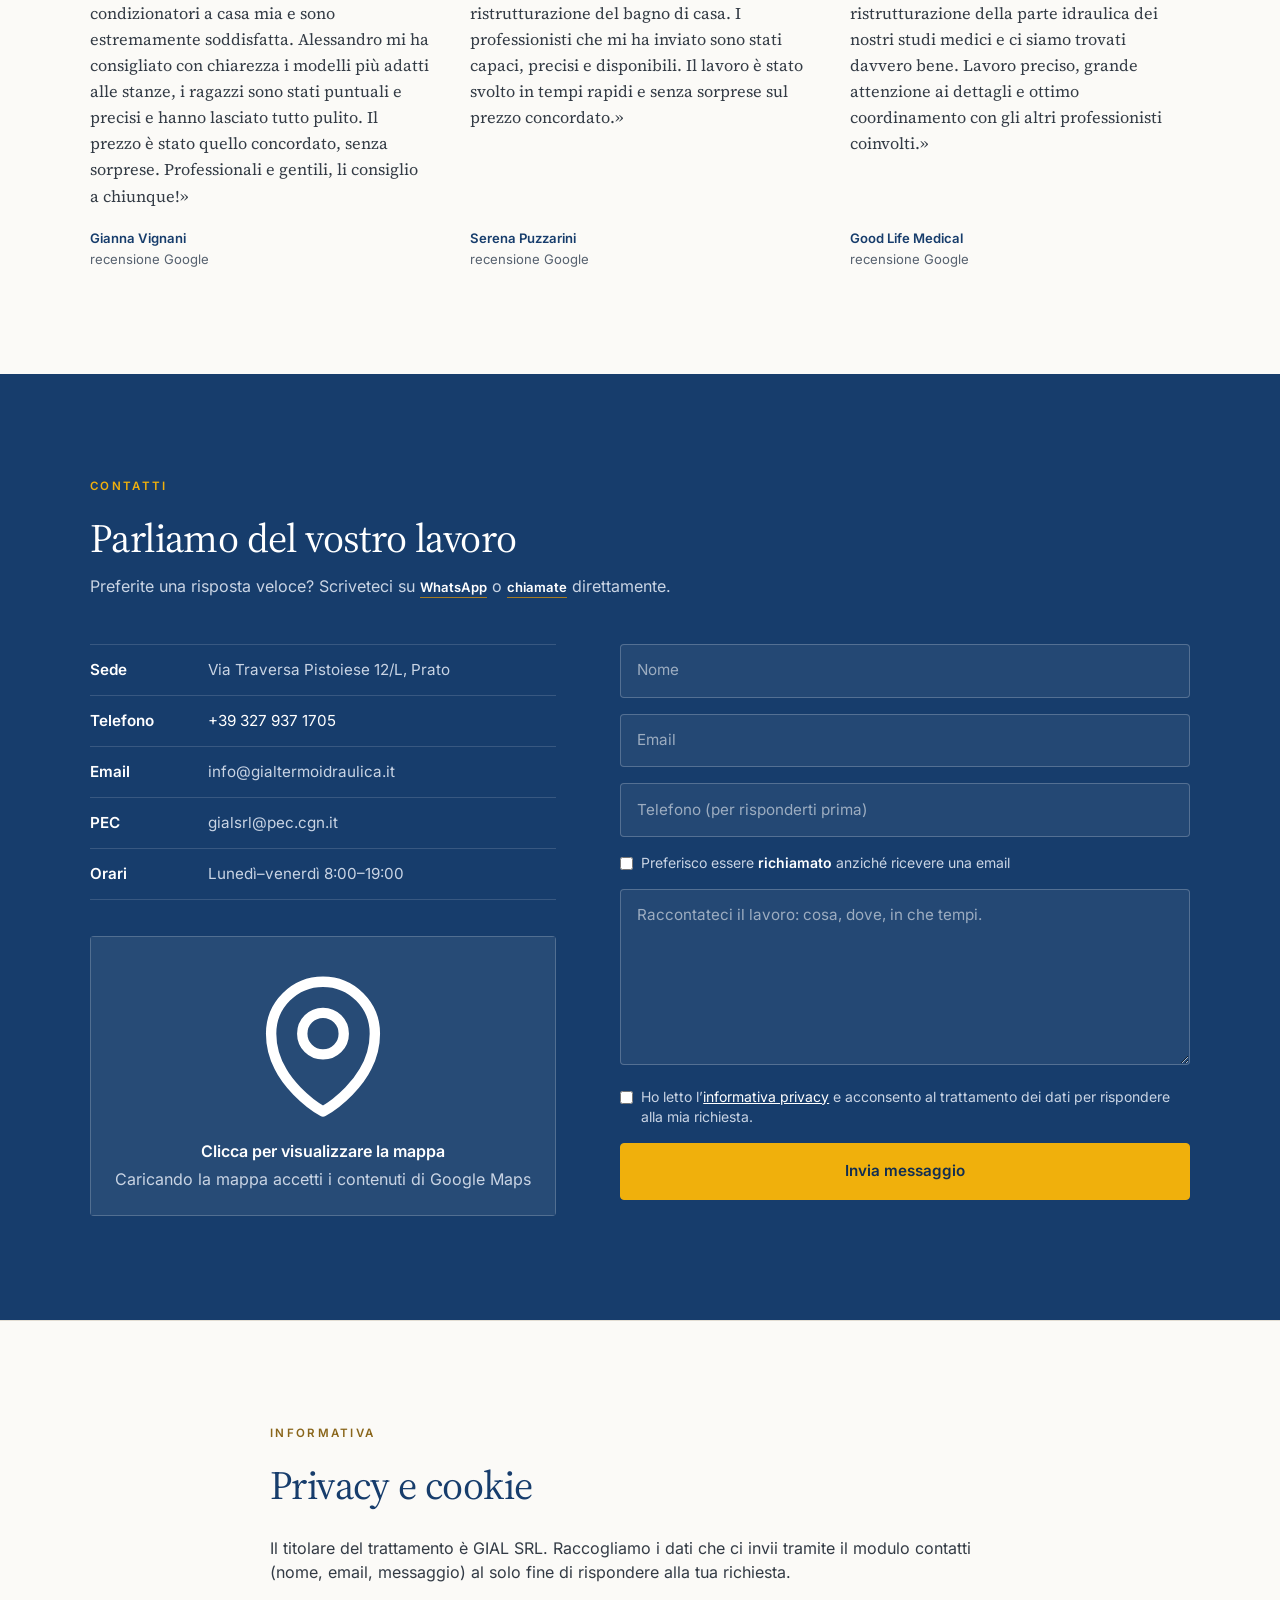
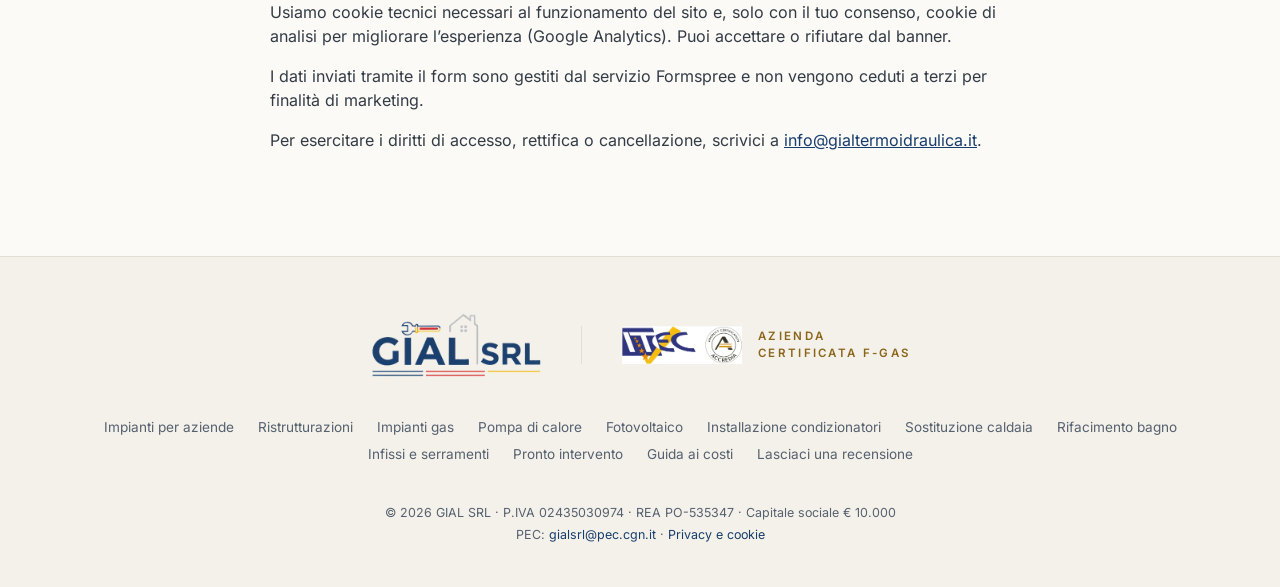
==== commit fa7685ee: "Recensioni: link "Leggile tutte su Google" verso la scheda su Google Maps Il vecchio link share.goog" ====
--- a/index.html
+++ b/index.html
@@ -1274,7 +1274,7 @@
                     <h2 class="g-h2" id="recensioni-heading">Cosa dicono di noi</h2>
                     <p class="g-h2-sub">Recensioni pubblicate dai clienti sulla nostra scheda Google.</p>
                 </div>
-                <a href="https://share.google/5cYydscKeJ7SE0OyX" target="_blank" rel="noopener" class="g-card-link" onclick="if(window.gtag){ gtag('event','click_reviews',{'posizione':'sezione_recensioni'}); }">Leggile tutte su Google &rarr;</a>
+                <a href="https://www.google.com/maps?cid=2999171132930111984" target="_blank" rel="noopener" class="g-card-link" onclick="if(window.gtag){ gtag('event','click_reviews',{'posizione':'sezione_recensioni'}); }">Leggile tutte su Google &rarr;</a>
             </div>
             <div class="g-quotes">
                 <div class="g-quote">
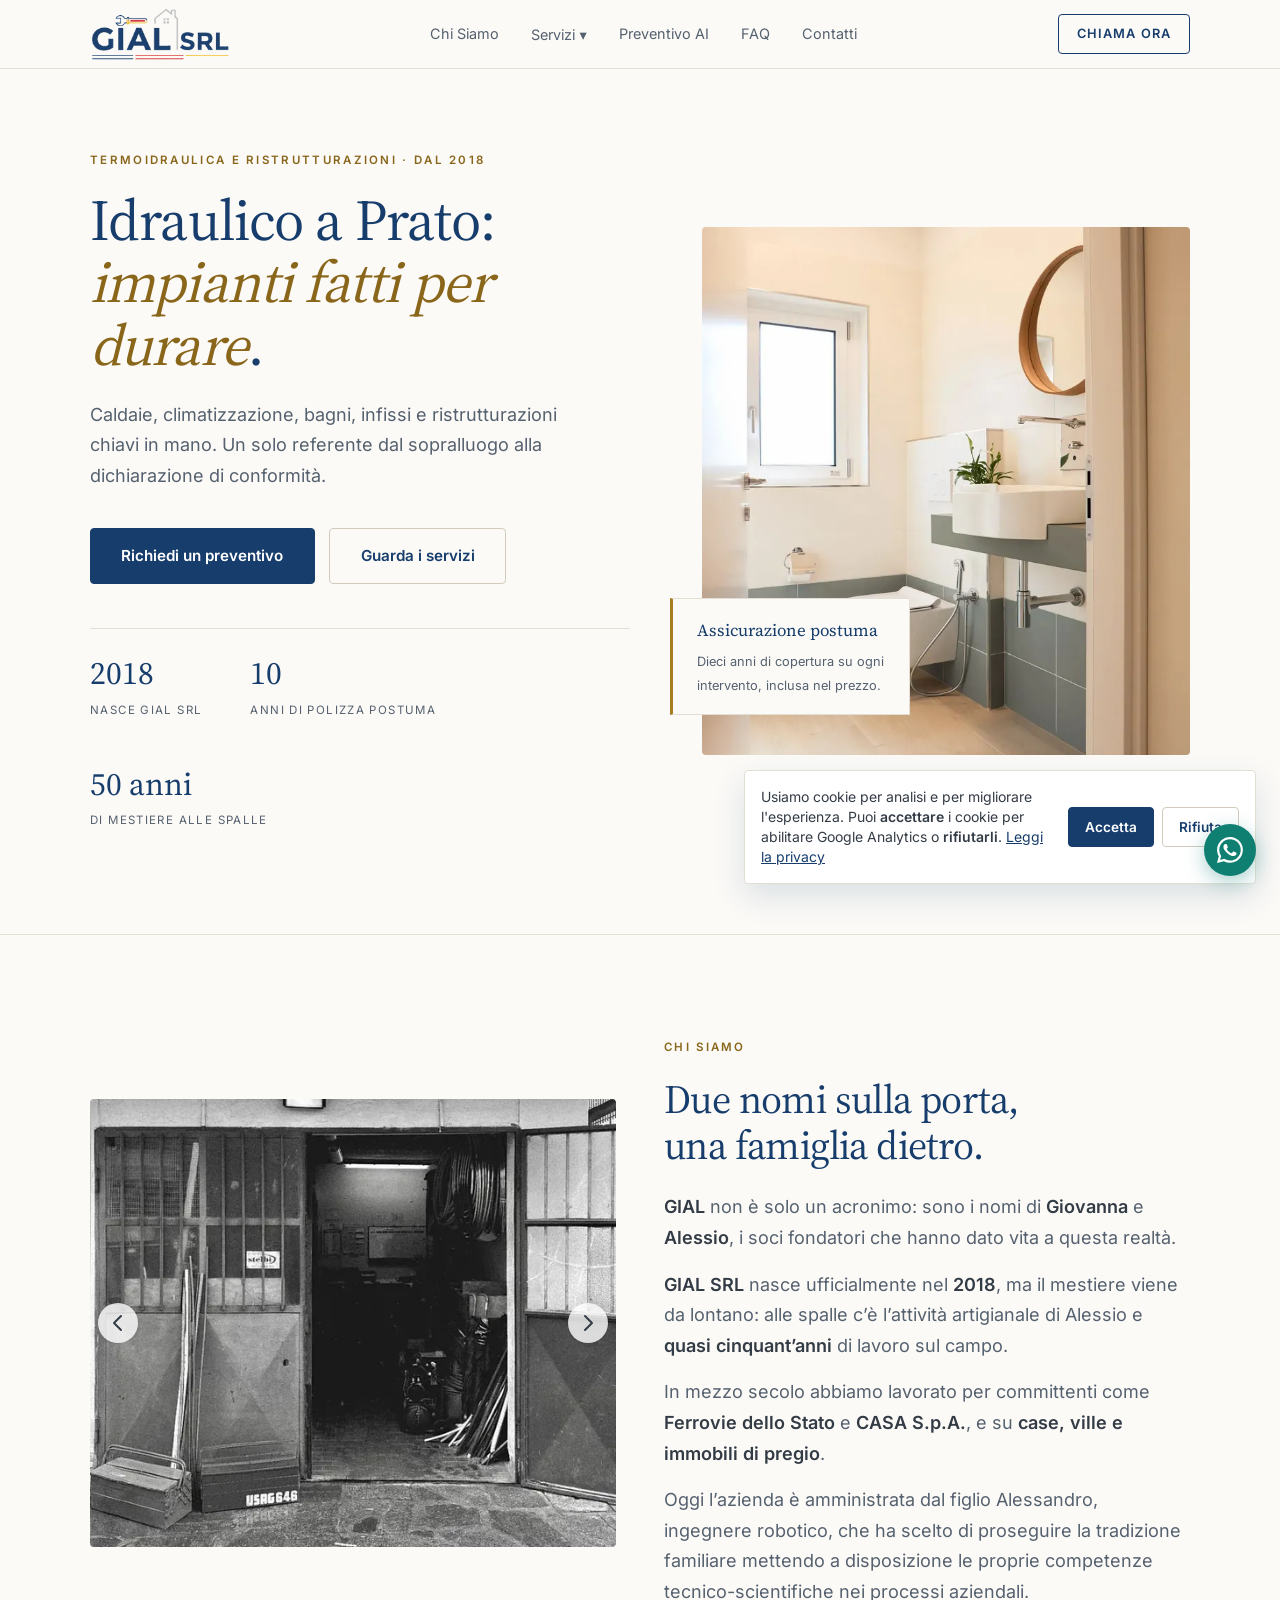
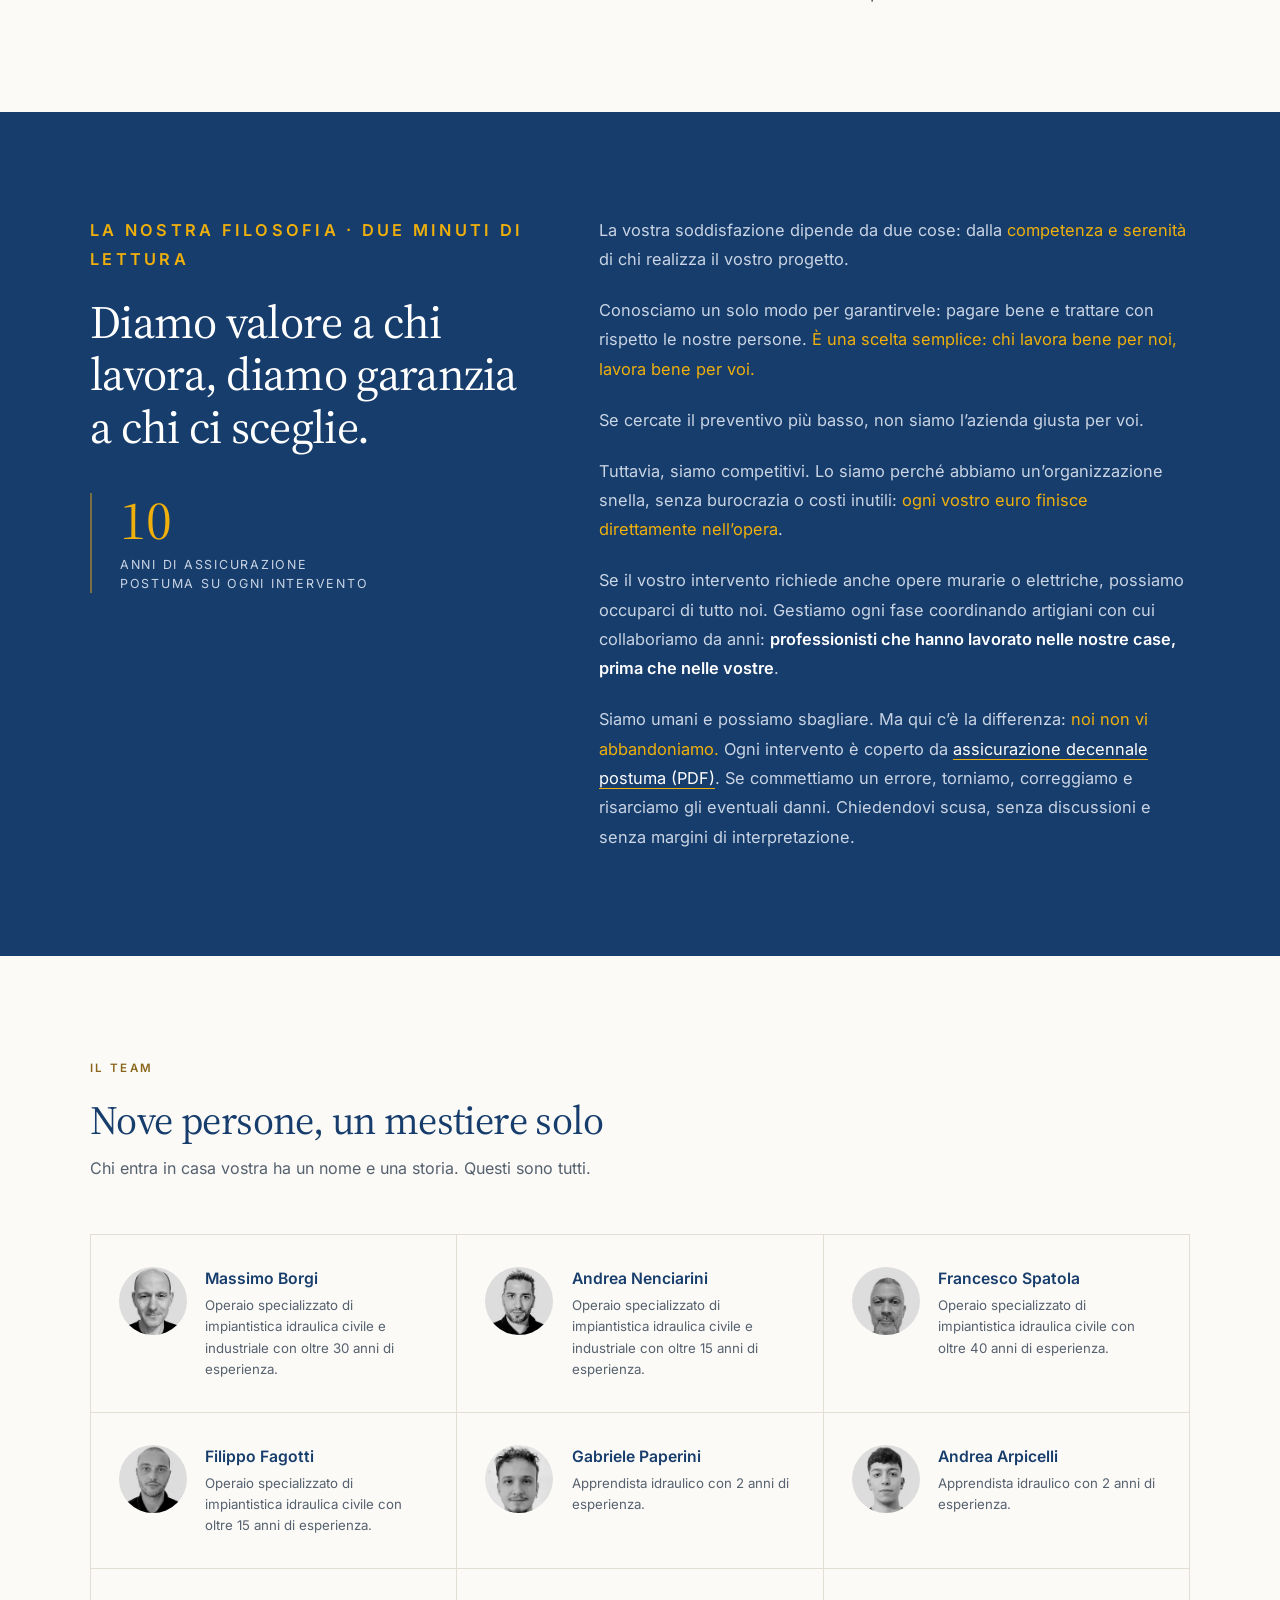
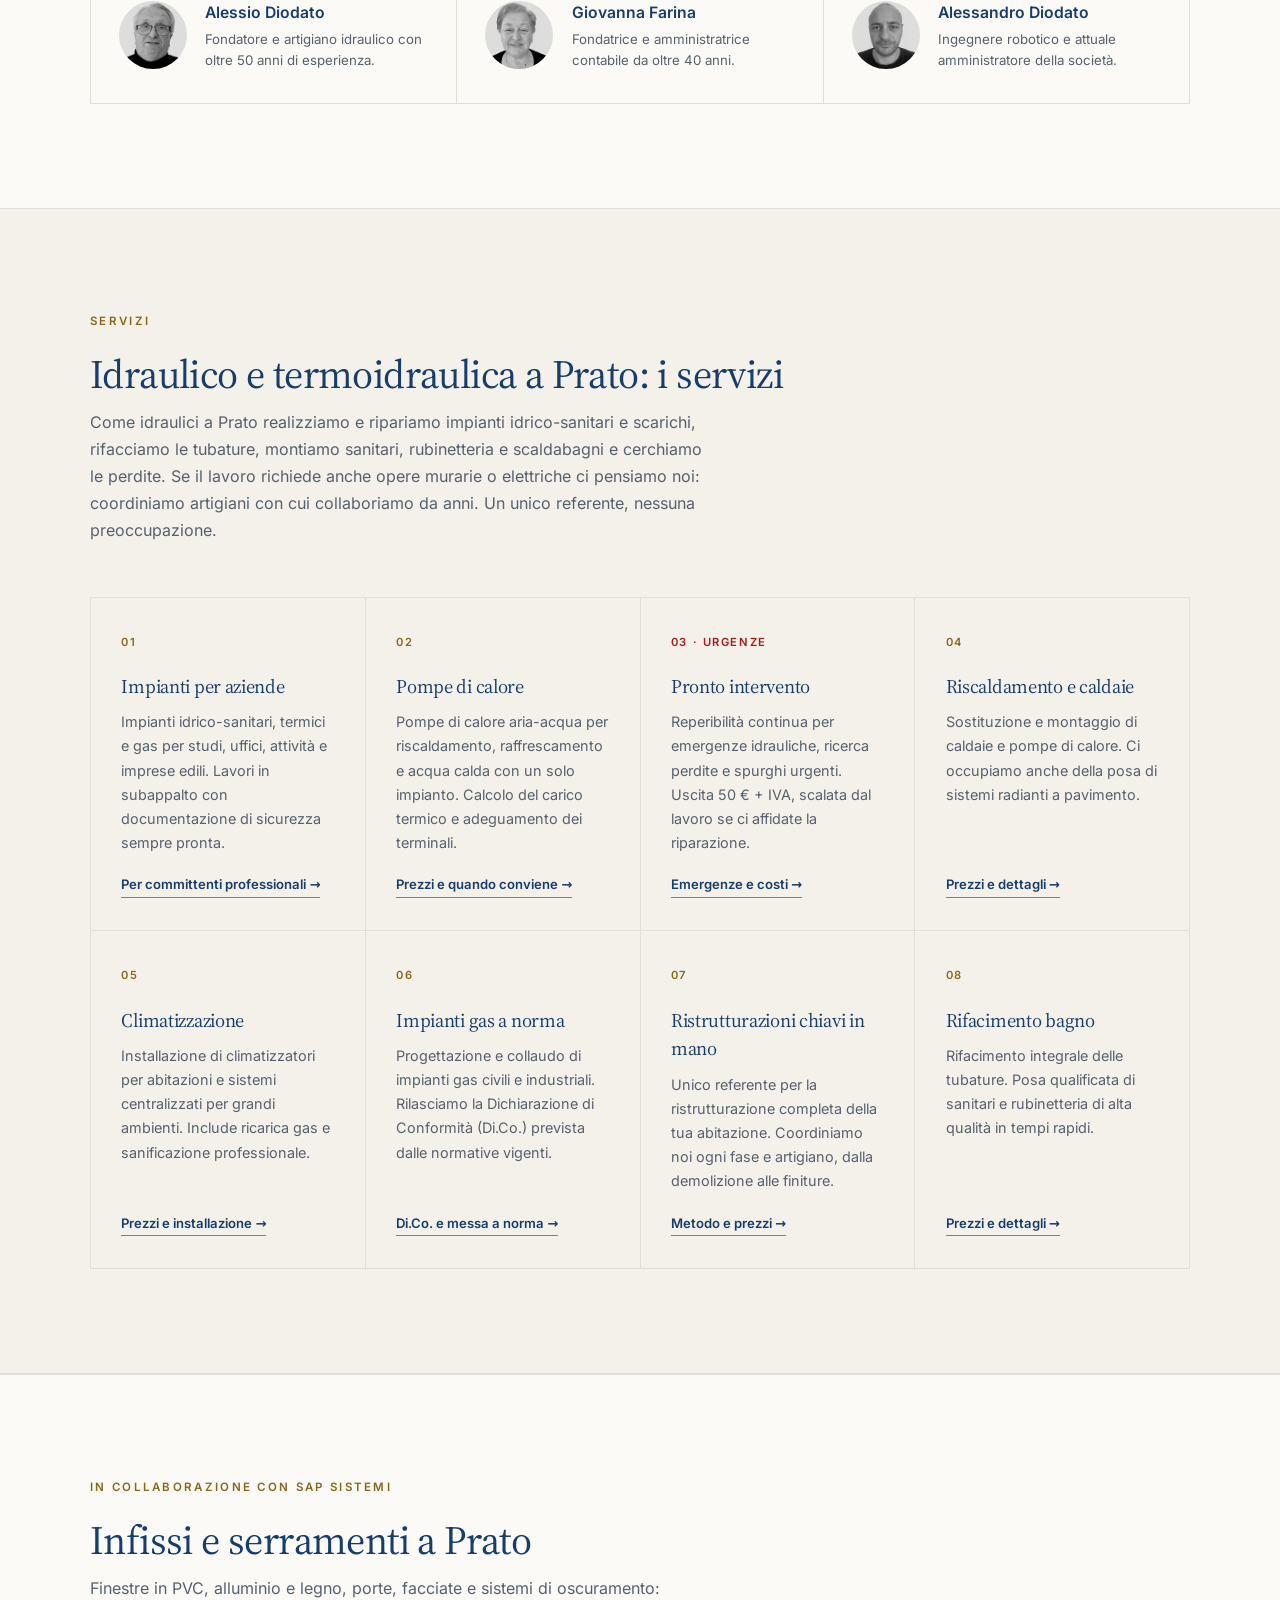
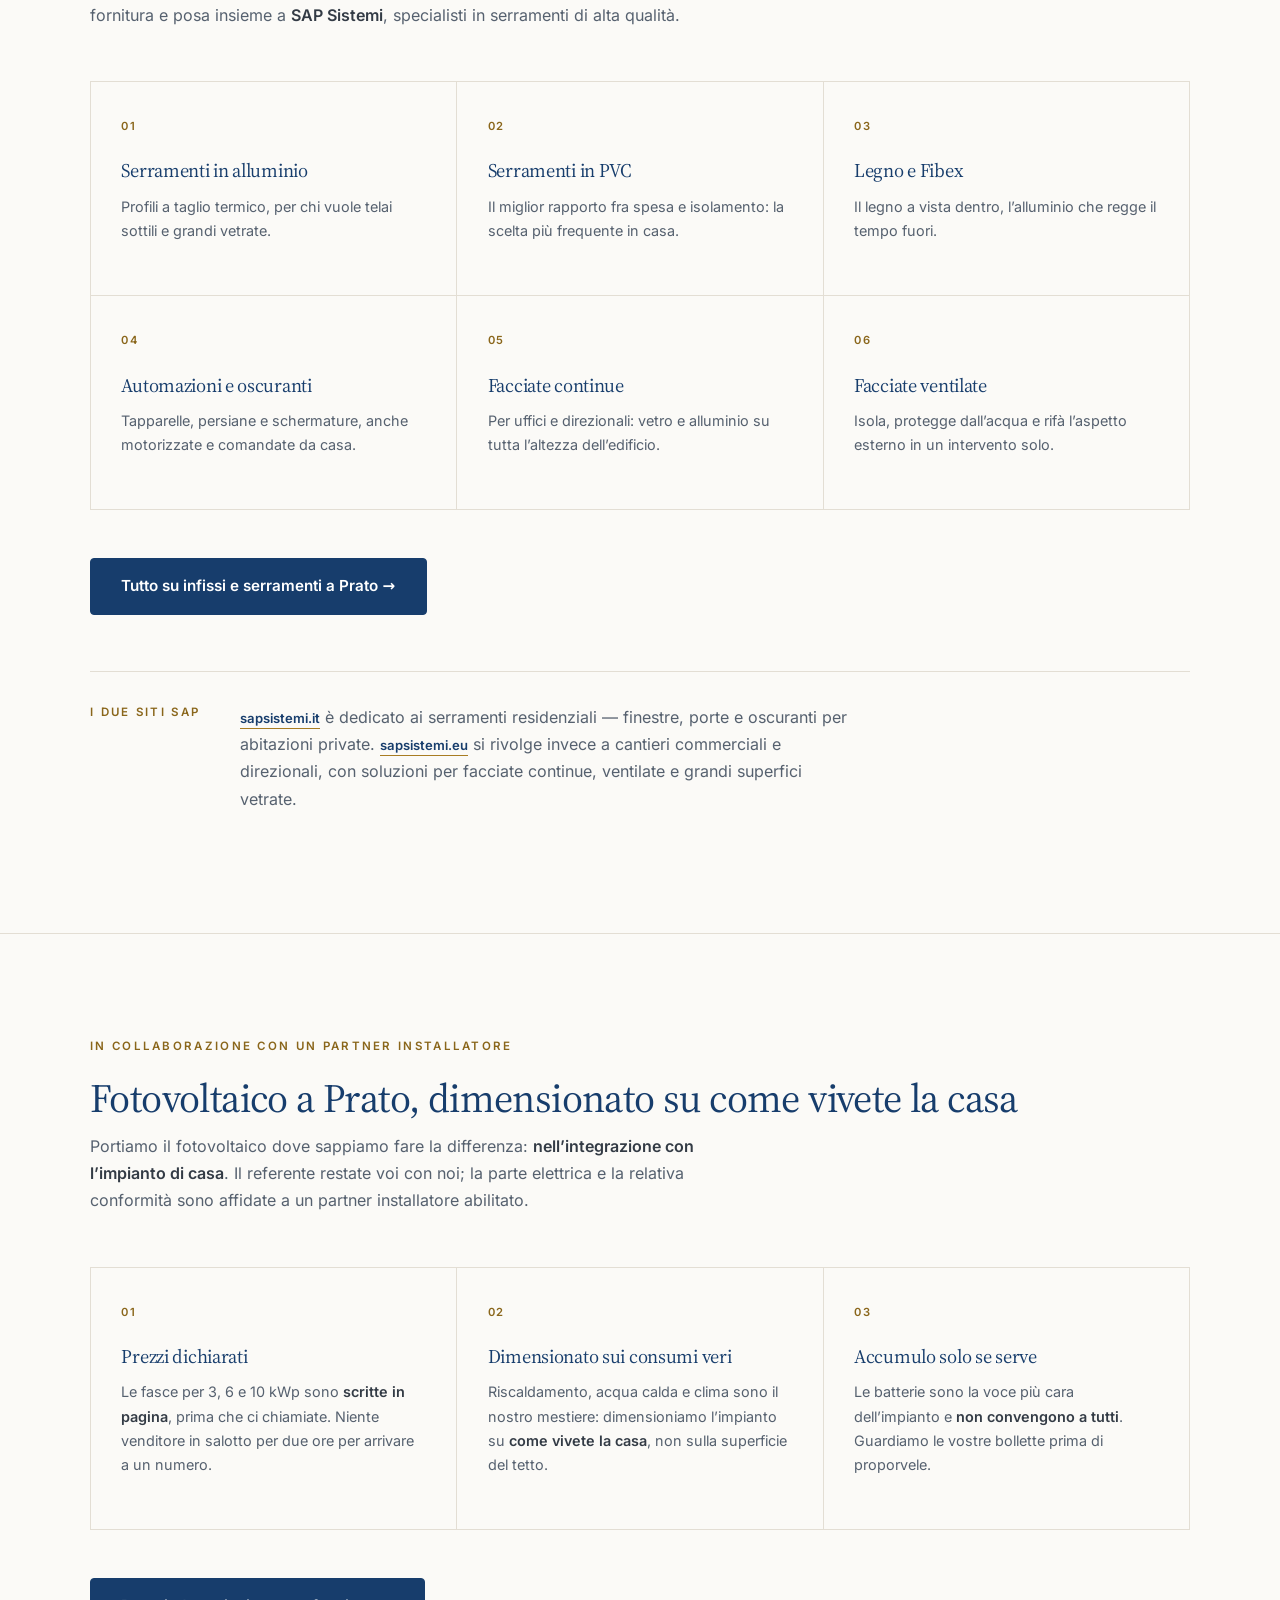
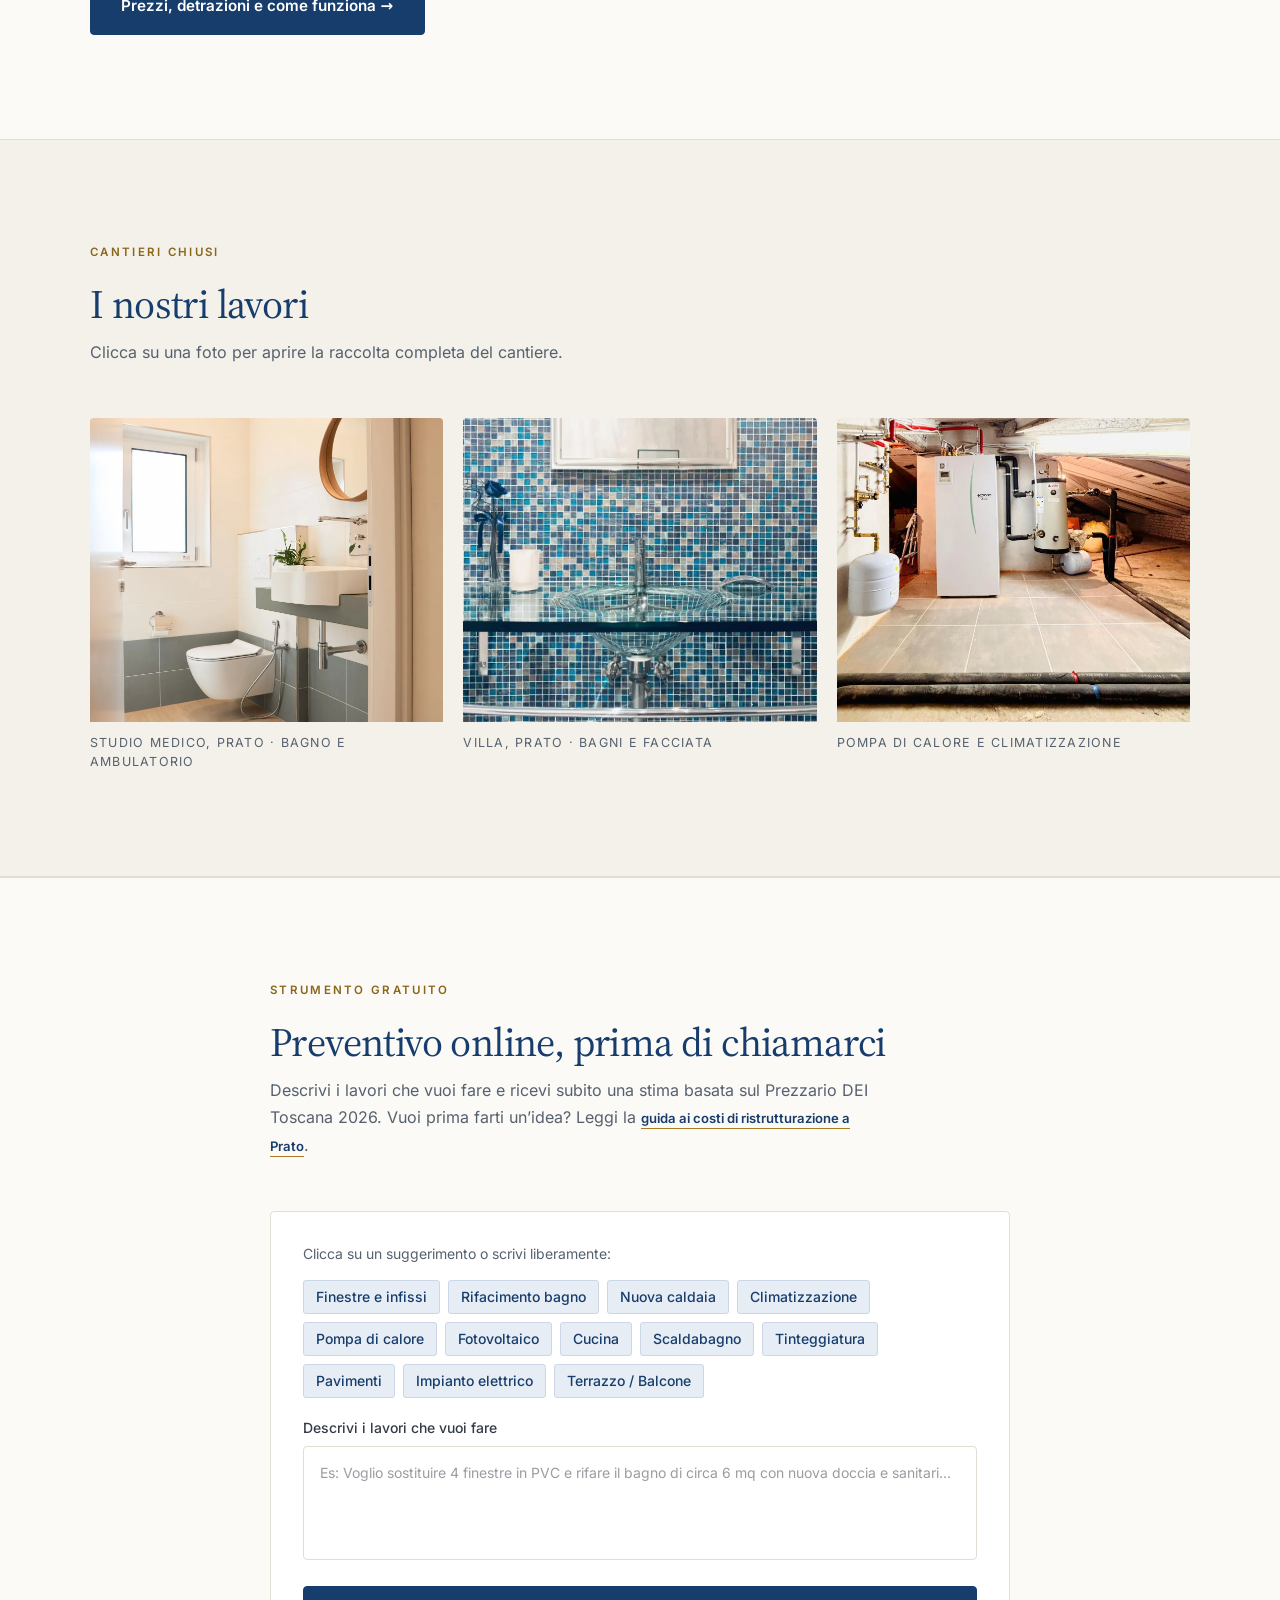
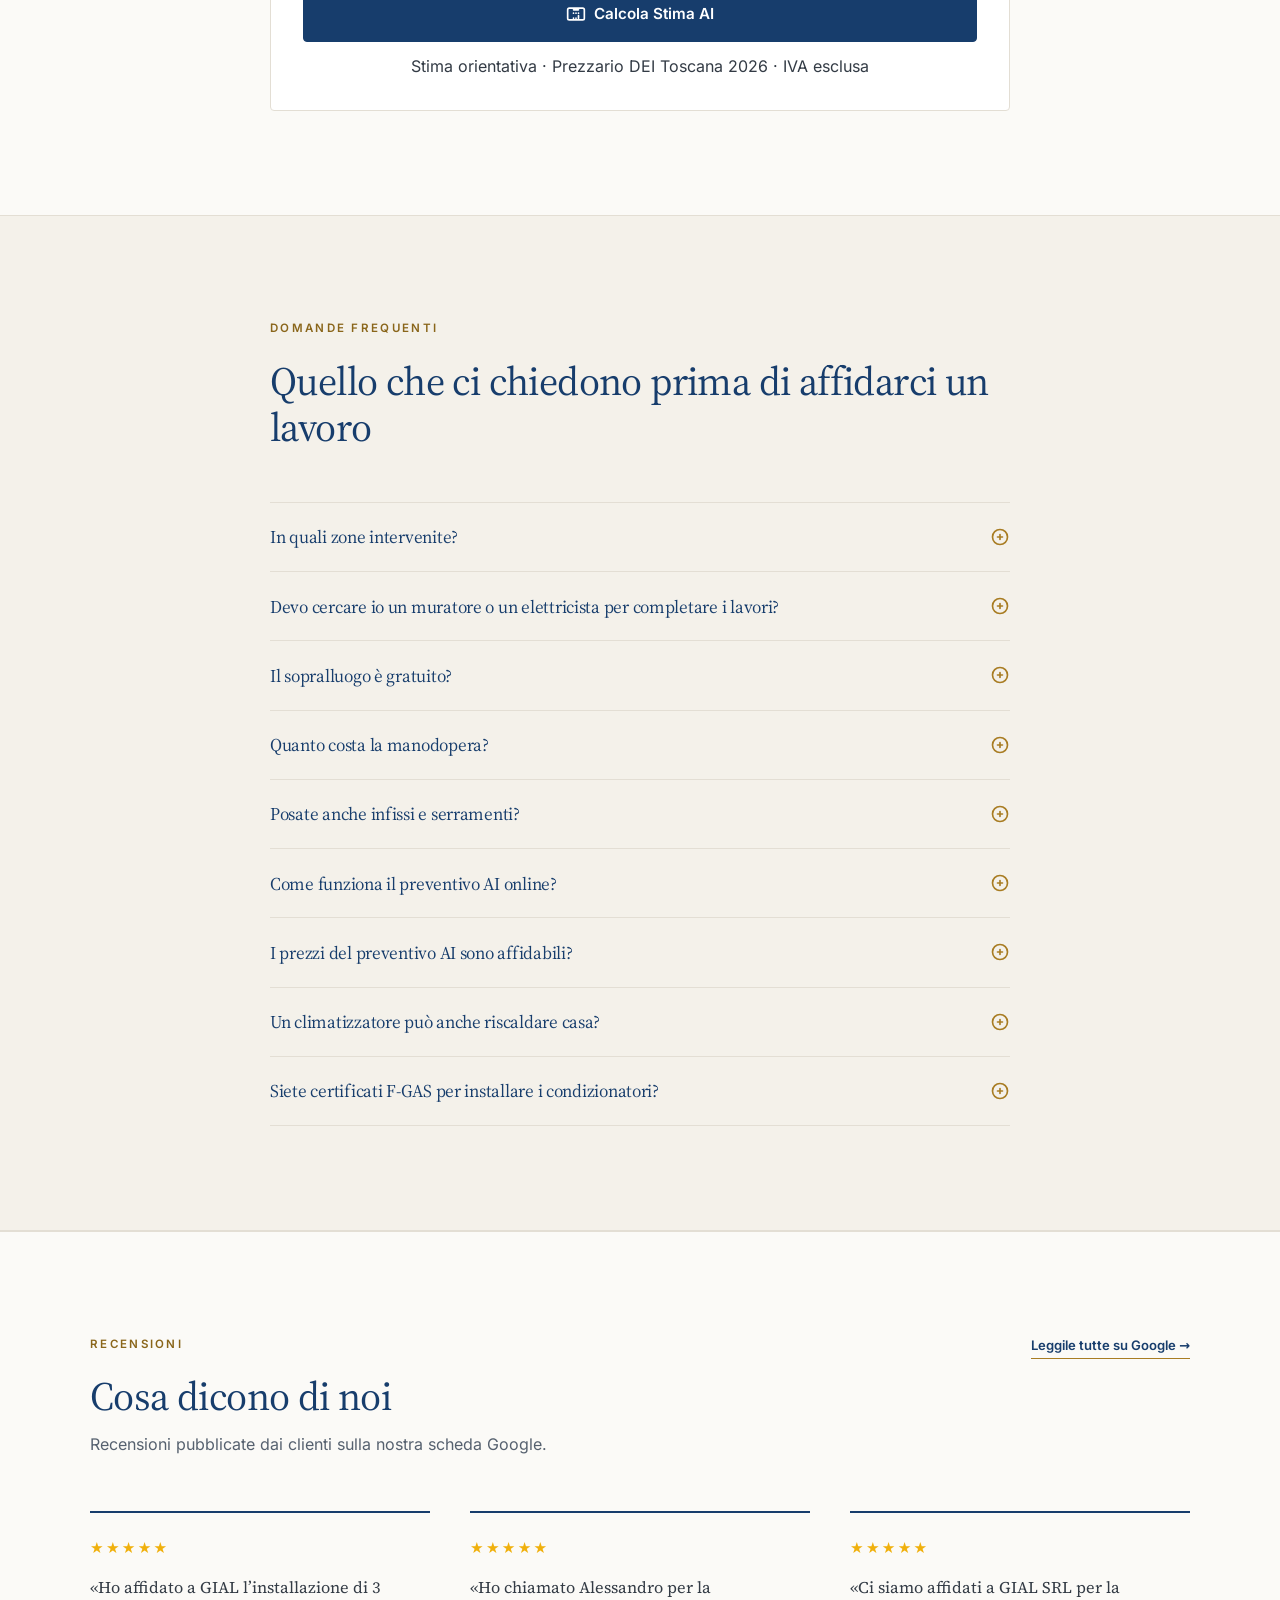
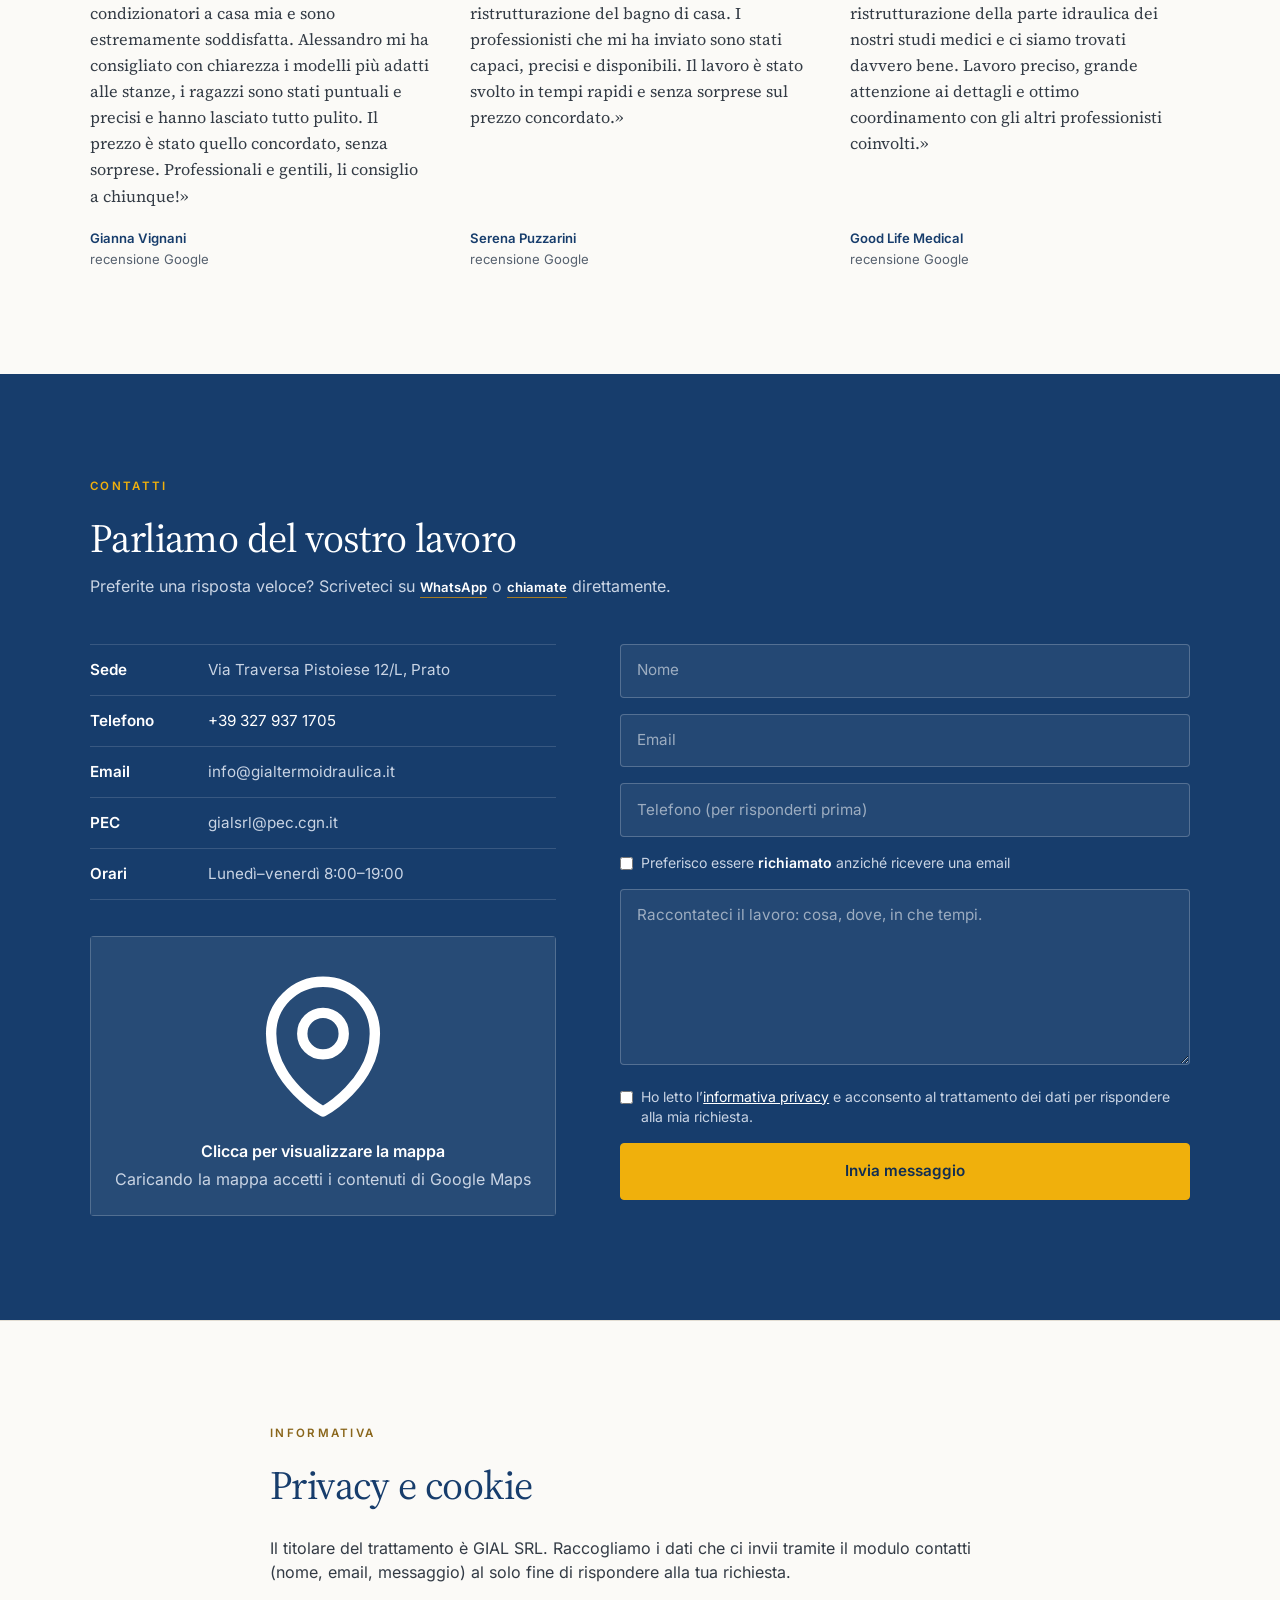
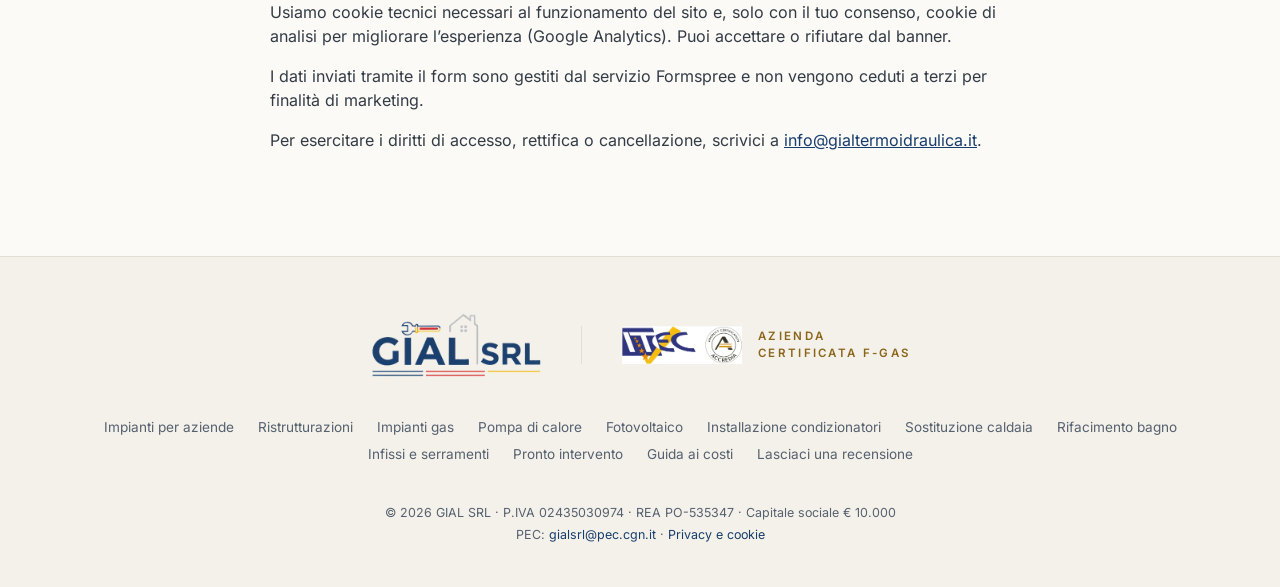
==== commit 76484f0b: "Home: coordinate geografiche allineate all'indirizzo di Via Traversa Pistoiese 12 Erano 43.8806, 11." ====
--- a/index.html
+++ b/index.html
@@ -153,8 +153,8 @@
     <meta name="theme-color" content="#173D6C">
     <meta name="geo.region" content="IT-PO">
     <meta name="geo.placename" content="Prato">
-    <meta name="geo.position" content="43.8806;11.0906">
-    <meta name="ICBM" content="43.8806, 11.0906">
+    <meta name="geo.position" content="43.8768;11.0610">
+    <meta name="ICBM" content="43.8768, 11.0610">
     <link rel="canonical" href="https://gialtermoidraulica.it/" />
     <link rel="alternate" hreflang="it" href="https://gialtermoidraulica.it/" />
     <link rel="alternate" hreflang="x-default" href="https://gialtermoidraulica.it/" />
@@ -227,8 +227,8 @@
             "openingHours": ["Mo-Fr 08:00-19:00"],
             "geo": {
                 "@type": "GeoCoordinates",
-                "latitude": "43.8806",
-                "longitude": "11.0906"
+                "latitude": "43.8768",
+                "longitude": "11.0610"
             }
         }
         </script>
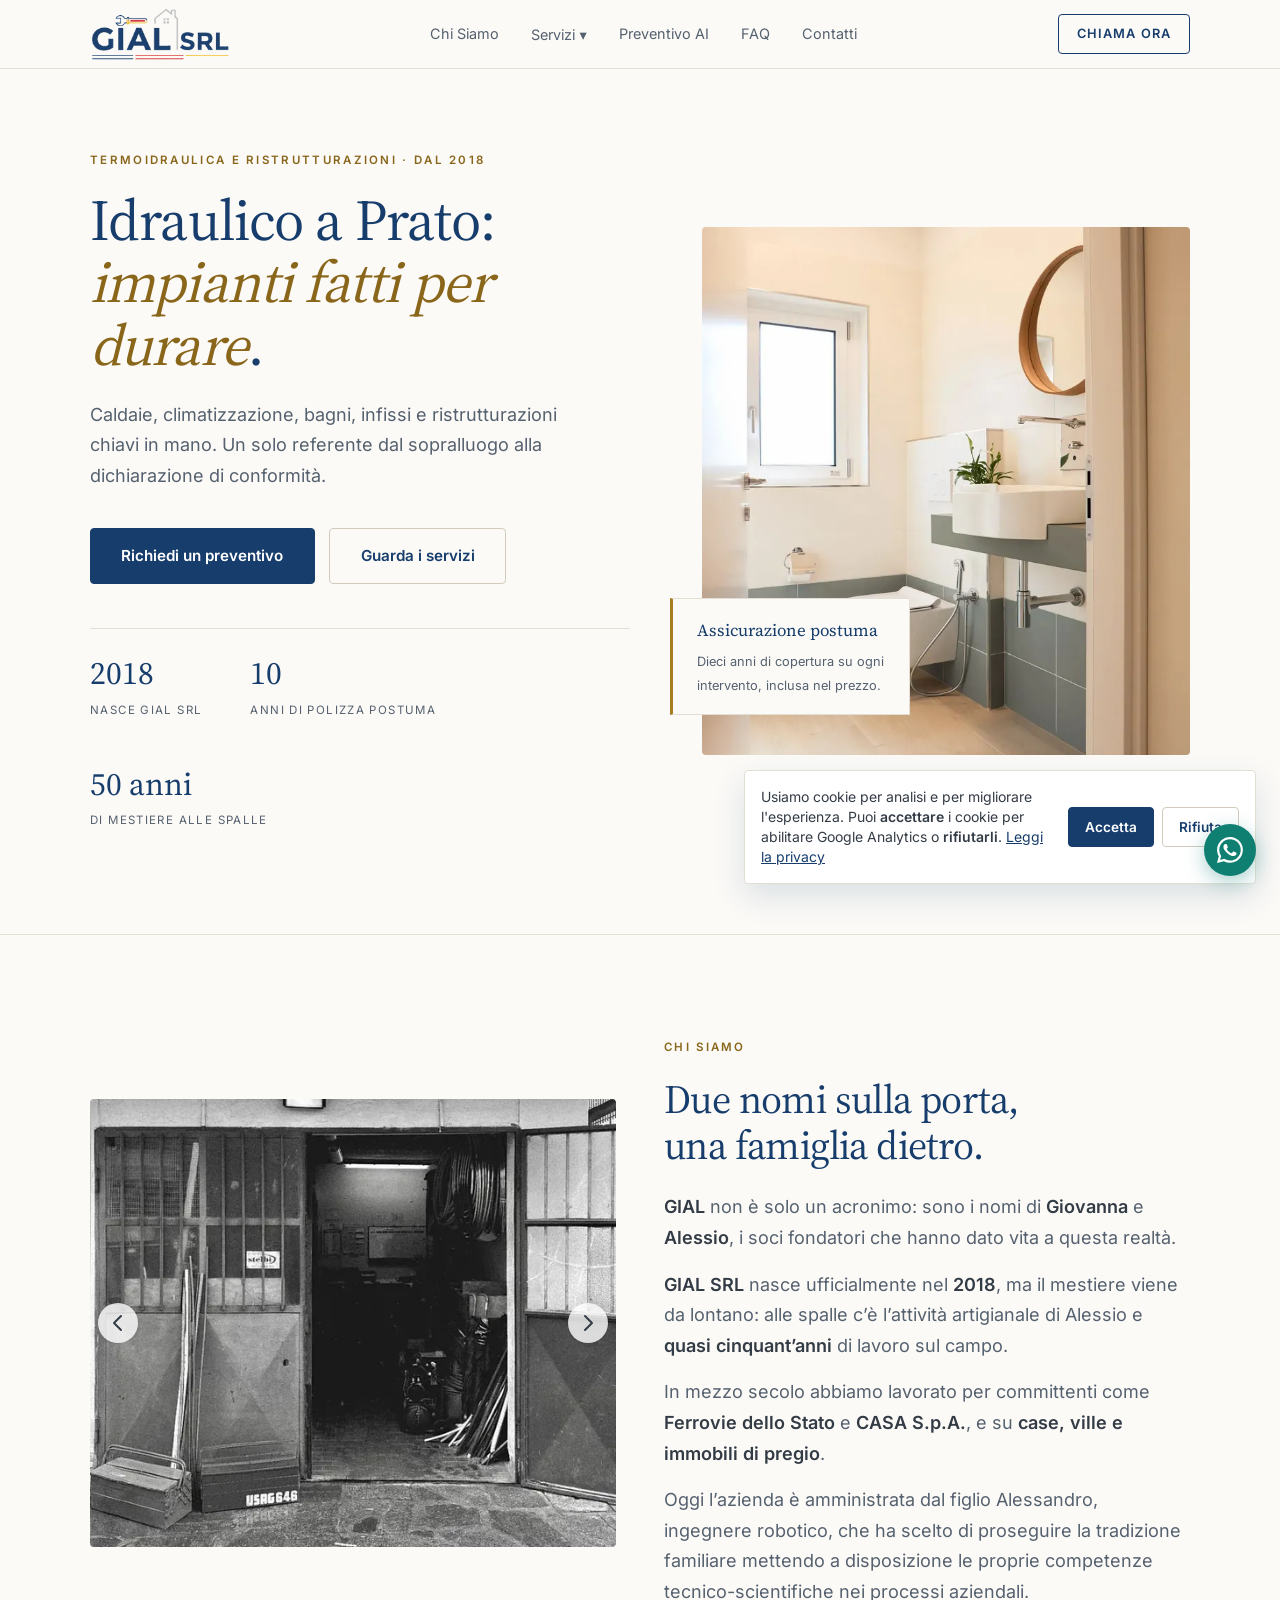
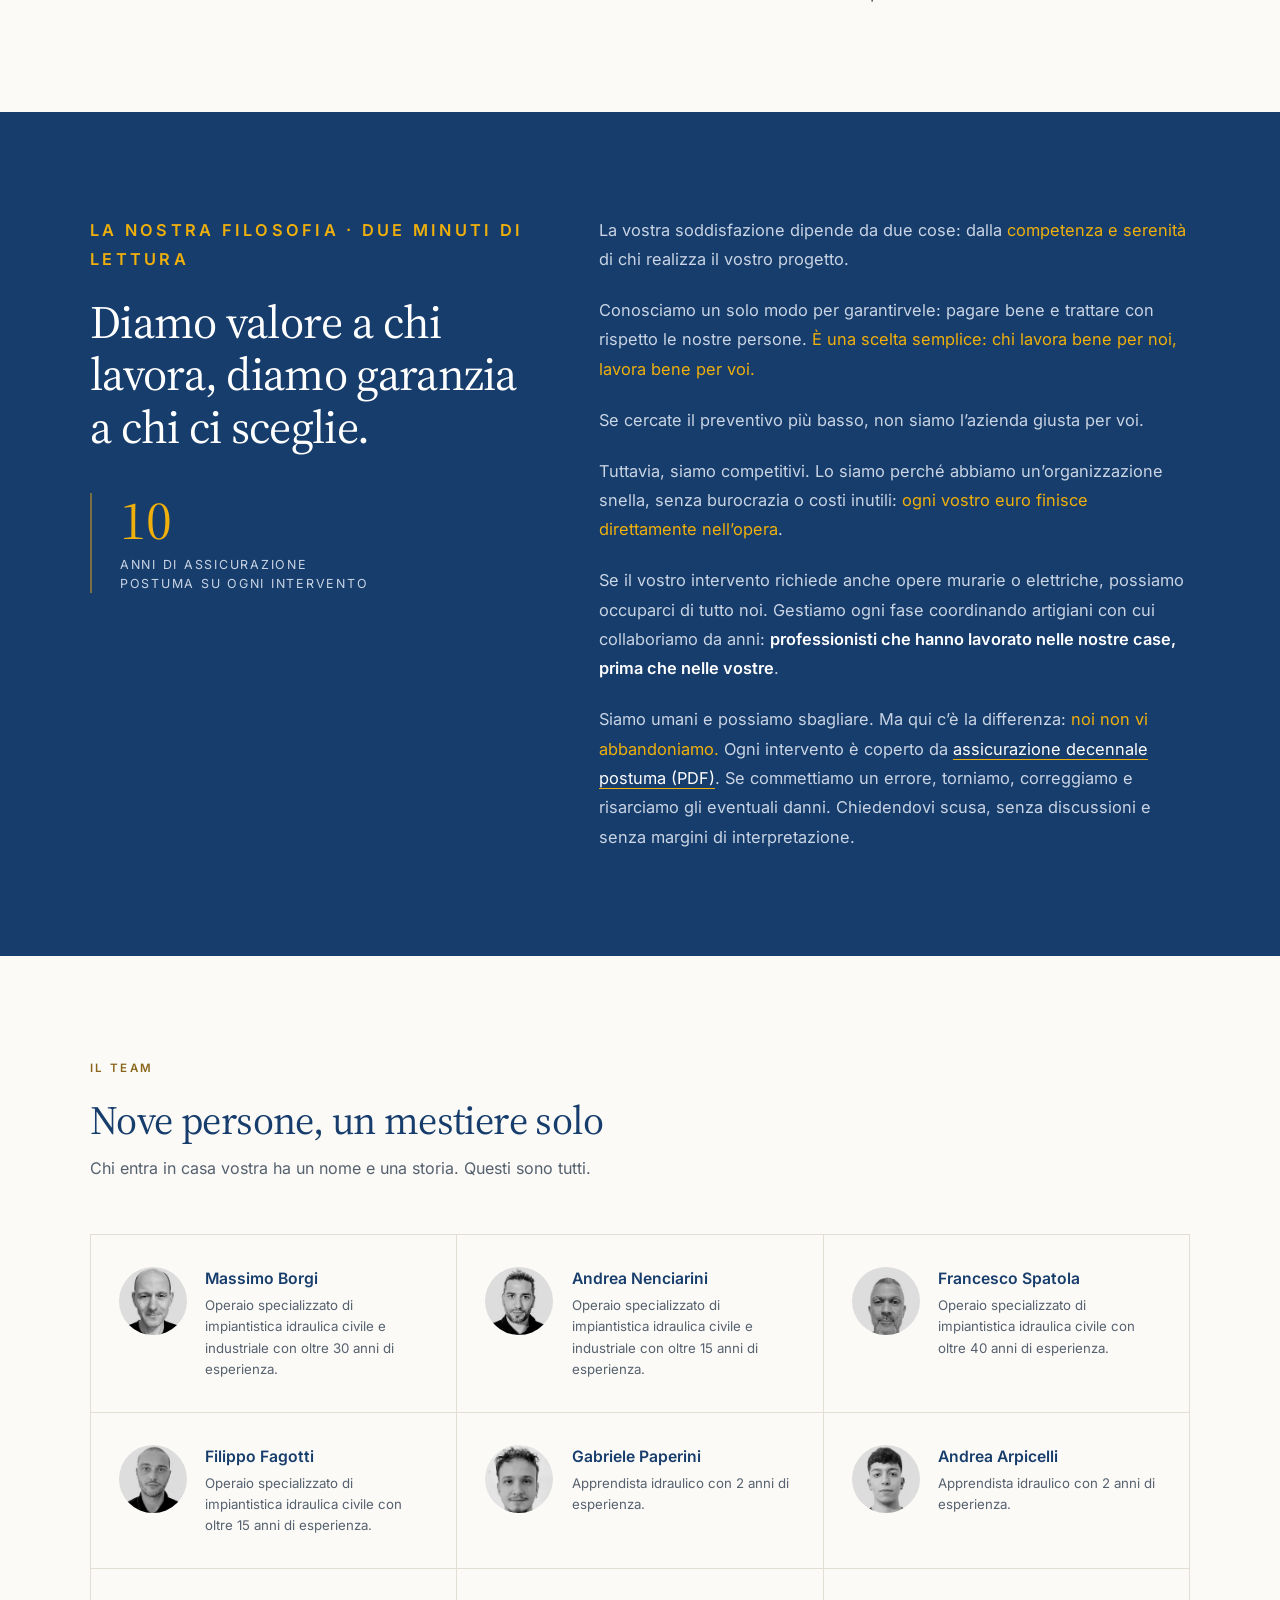
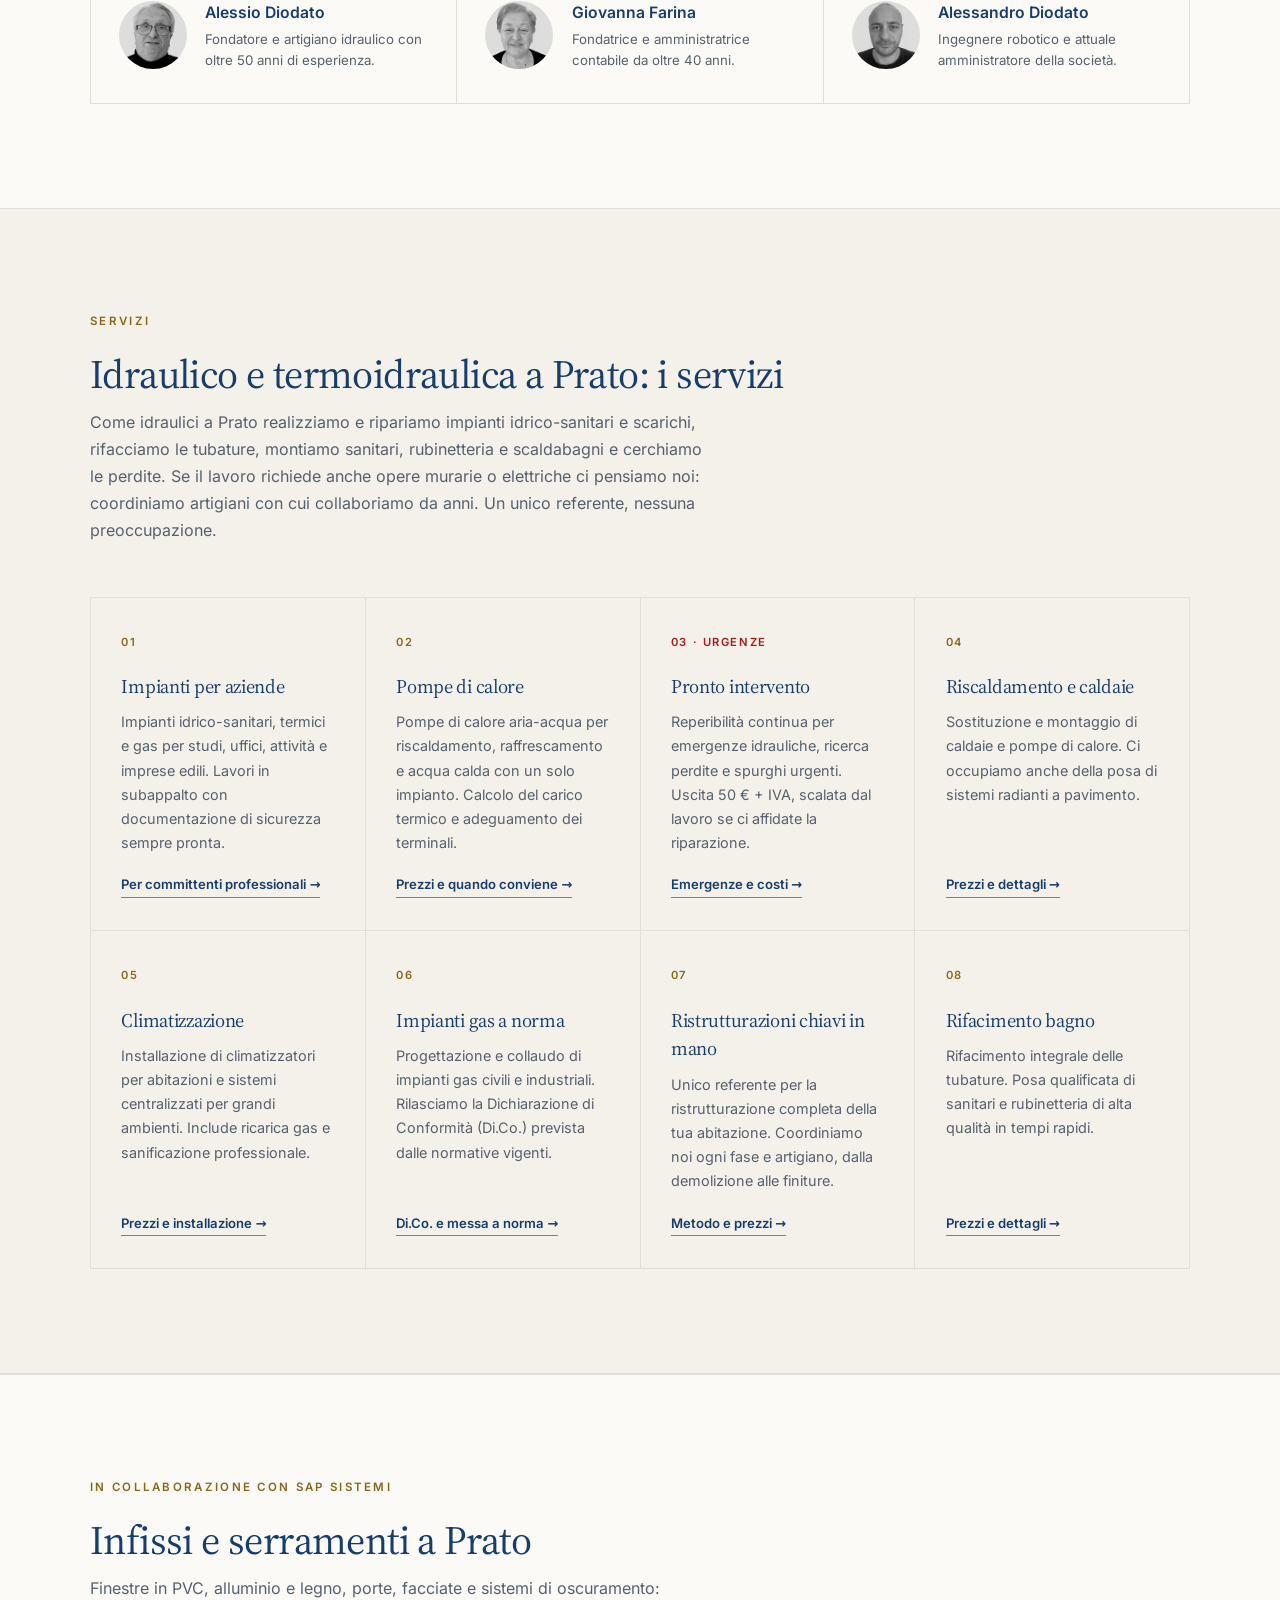
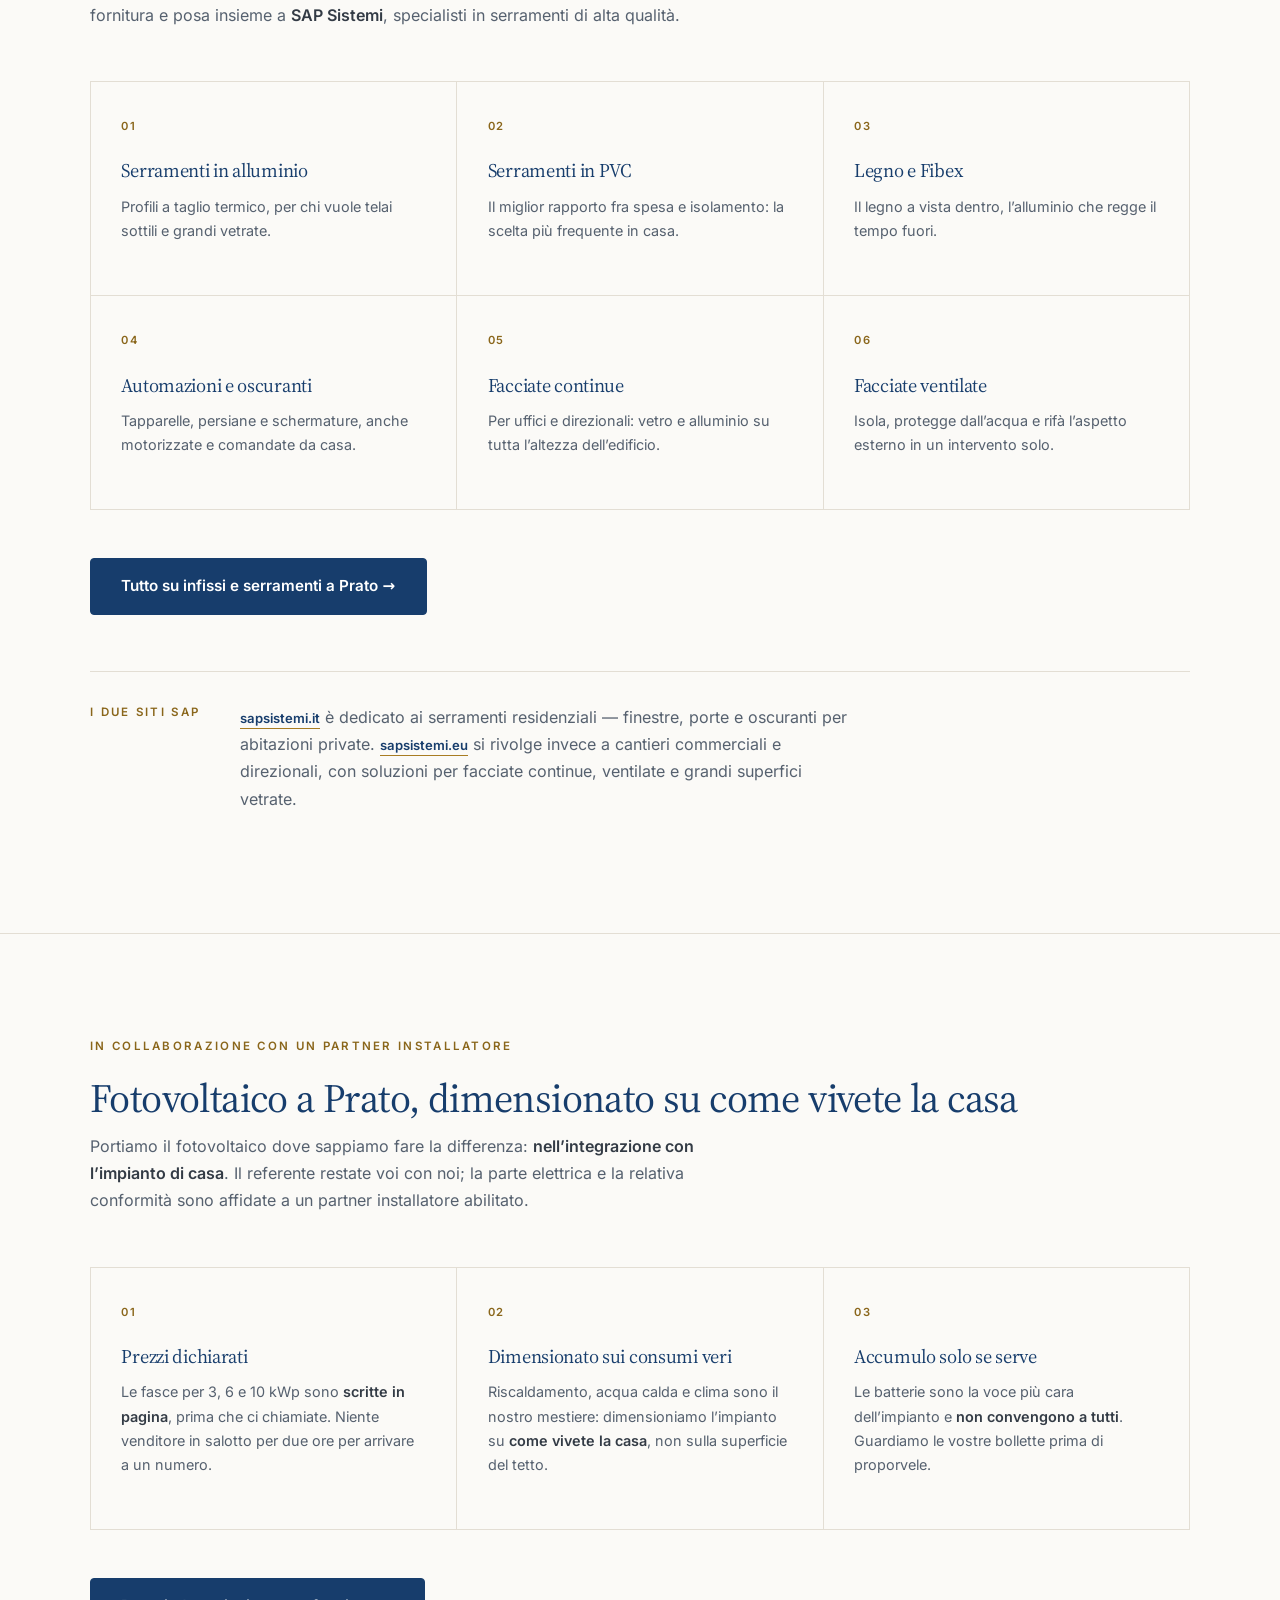
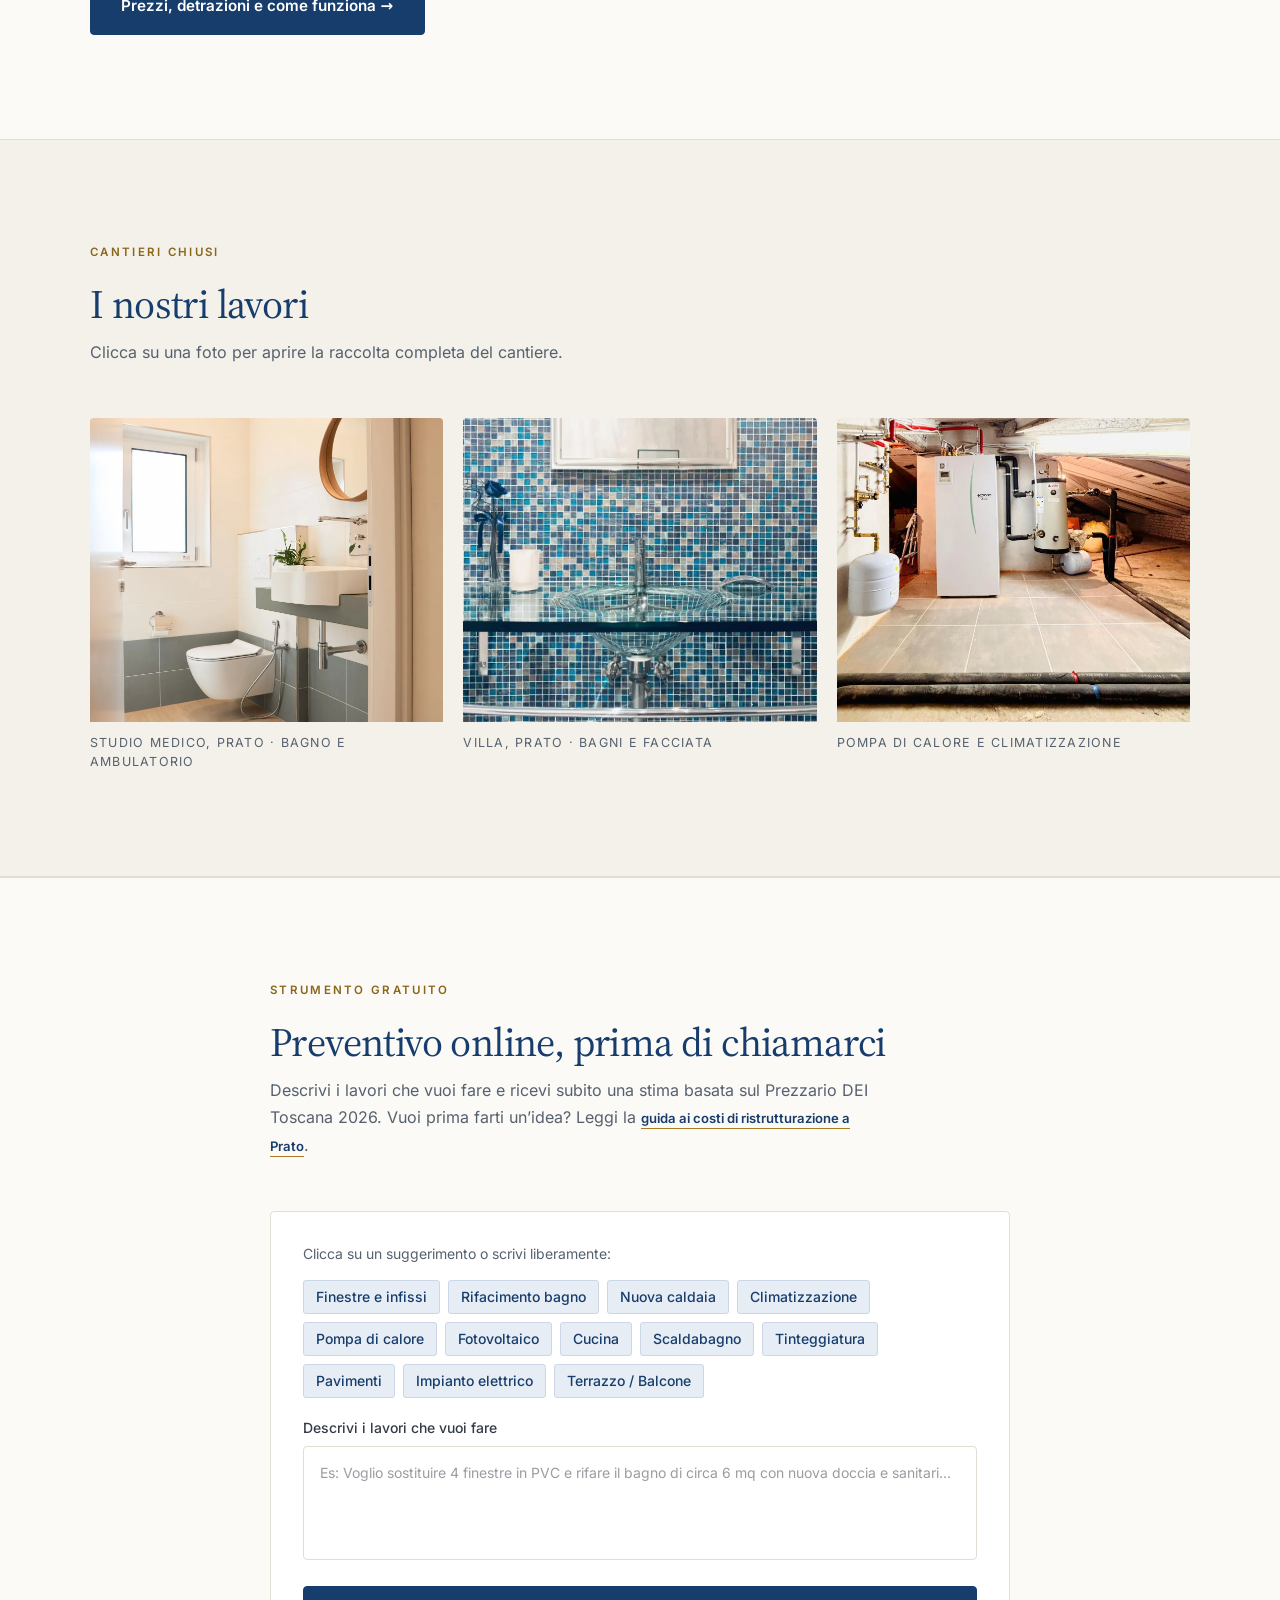
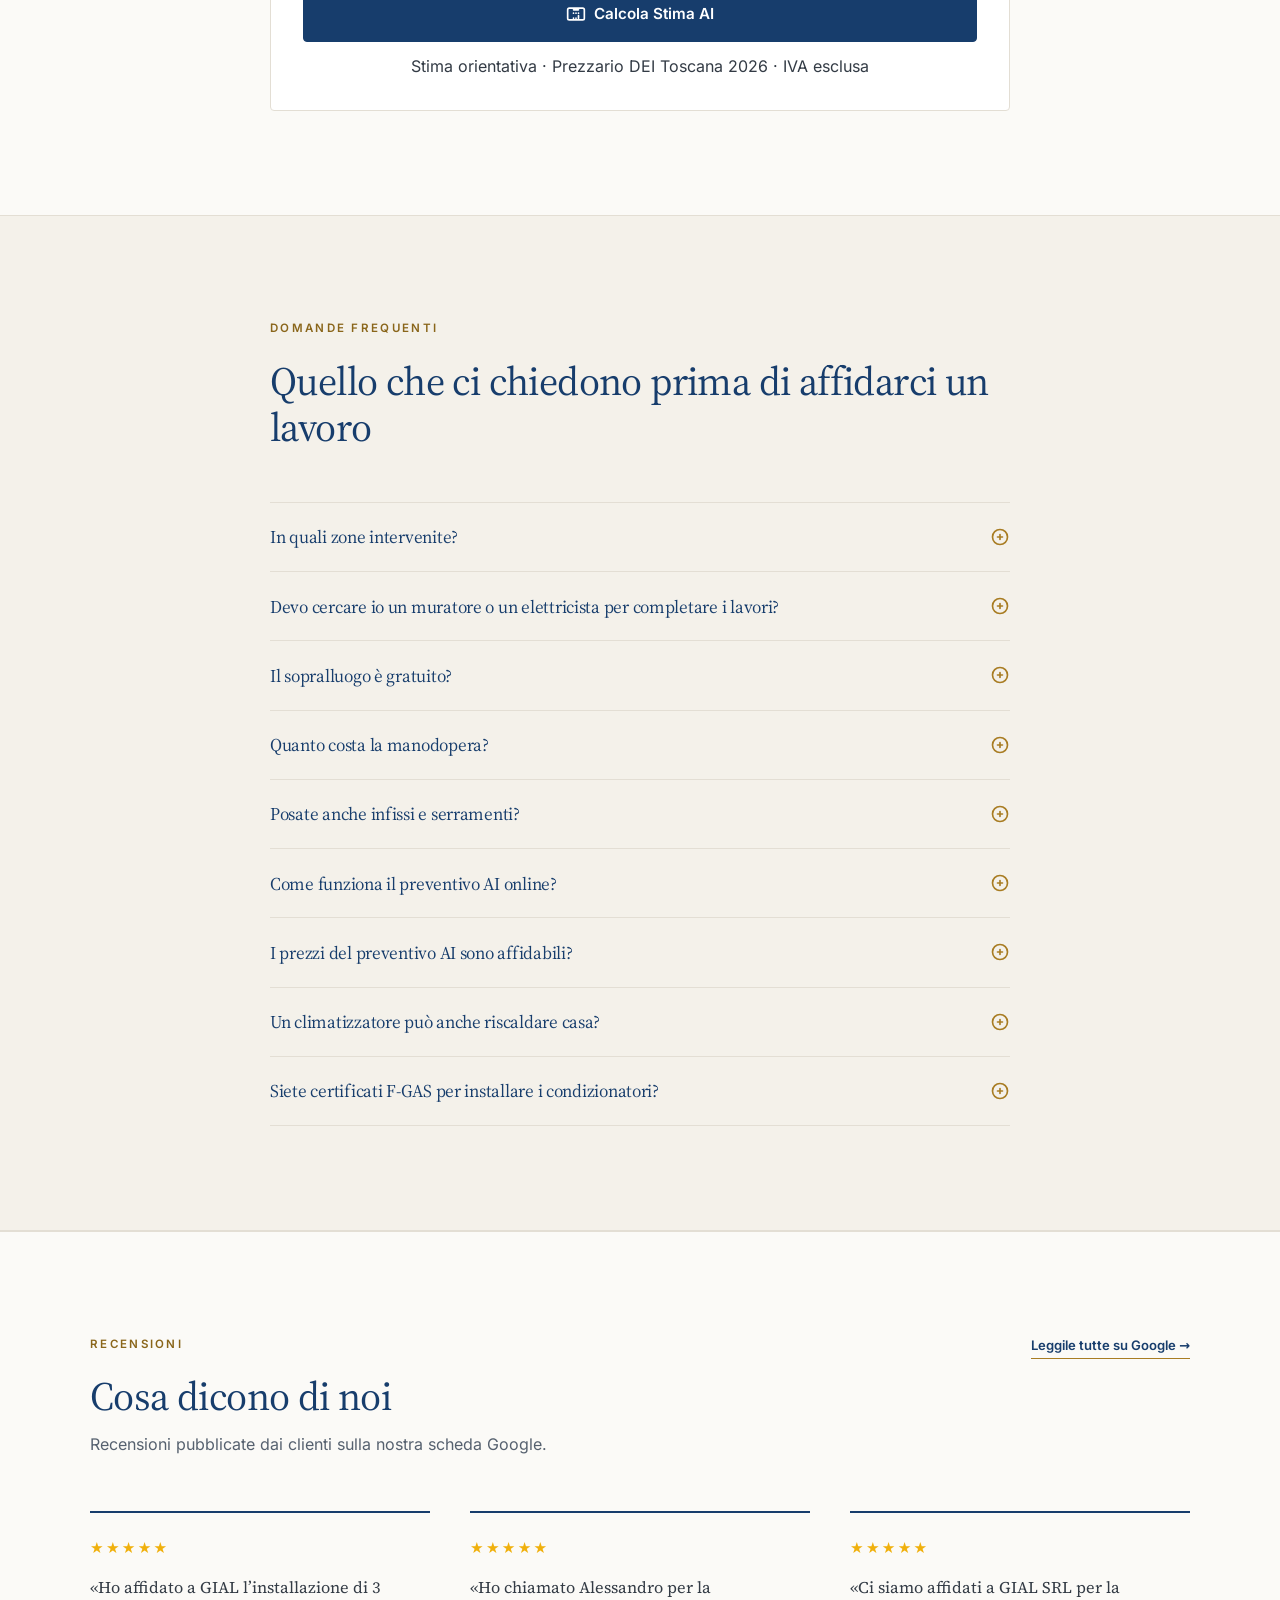
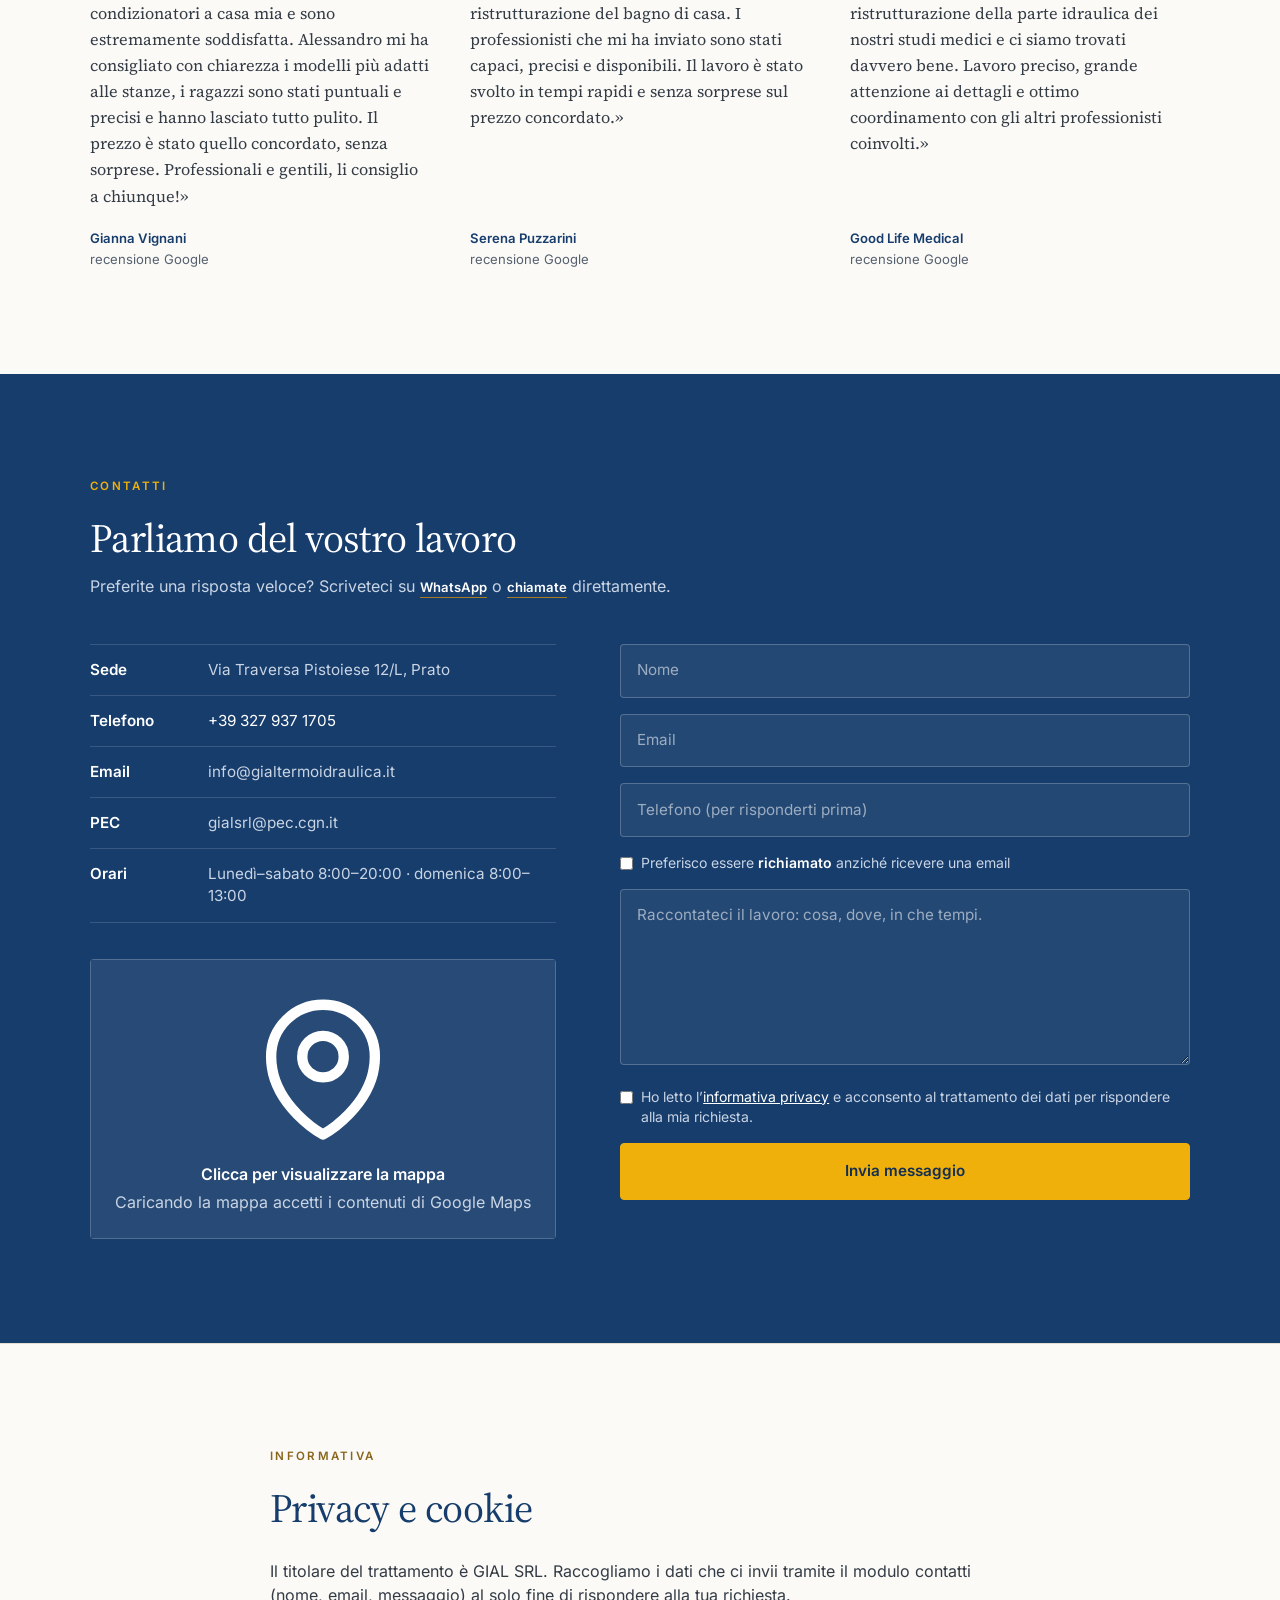
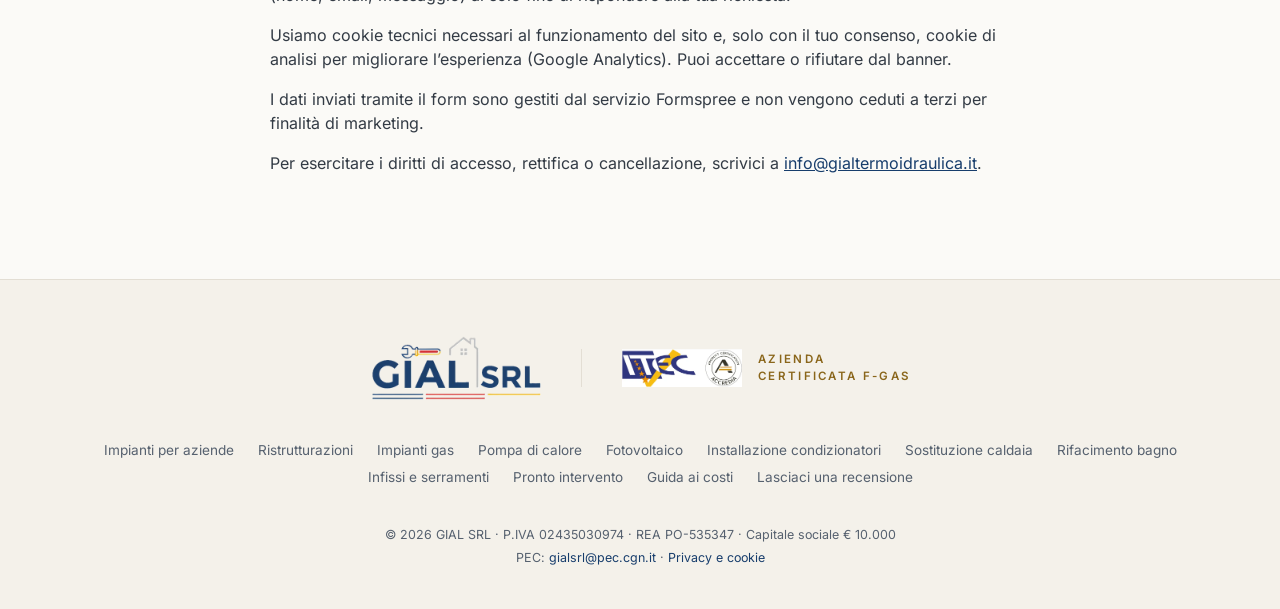
==== commit 51119291: "Orari: lunedì-sabato 8-20, domenica 8-13 su tutto il sito Allineati alla scheda Google: testo dei co" ====
--- a/index.html
+++ b/index.html
@@ -224,7 +224,7 @@
                 {"@type": "AdministrativeArea", "name": "Toscana"}
             ],
             "priceRange": "€€",
-            "openingHours": ["Mo-Fr 08:00-19:00"],
+            "openingHours": ["Mo-Sa 08:00-20:00", "Su 08:00-13:00"],
             "geo": {
                 "@type": "GeoCoordinates",
                 "latitude": "43.8768",
@@ -1310,7 +1310,7 @@
                         <li><b>Telefono</b><span><a href="tel:+393279371705" onclick="if(window.gtag){ gtag('event','click_call',{'posizione':'sezione_contatti'});}else{window.addEventListener('gtagLoaded', function(){ gtag('event','click_call',{'posizione':'sezione_contatti'}); }, {once:true}); }">+39 327 937 1705</a></span></li>
                         <li><b>Email</b><span>info@gialtermoidraulica.it</span></li>
                         <li><b>PEC</b><span>gialsrl@pec.cgn.it</span></li>
-                        <li><b>Orari</b><span>Luned&igrave;&ndash;venerd&igrave; 8:00&ndash;19:00</span></li>
+                        <li><b>Orari</b><span>Luned&igrave;&ndash;sabato 8:00&ndash;20:00 &middot; domenica 8:00&ndash;13:00</span></li>
                     </ul>
                     <div style="overflow:hidden;border-radius:4px">
                         <div id="map-placeholder" class="flex flex-col items-center justify-center text-center p-6 cursor-pointer transition" style="height:280px;background:rgba(255,255,255,.07);border:1px solid rgba(255,255,255,.2)" role="button" tabindex="0" onclick="GIALloadMap()" onkeydown="if(event.key==='Enter'||event.key===' '){event.preventDefault();GIALloadMap();}">
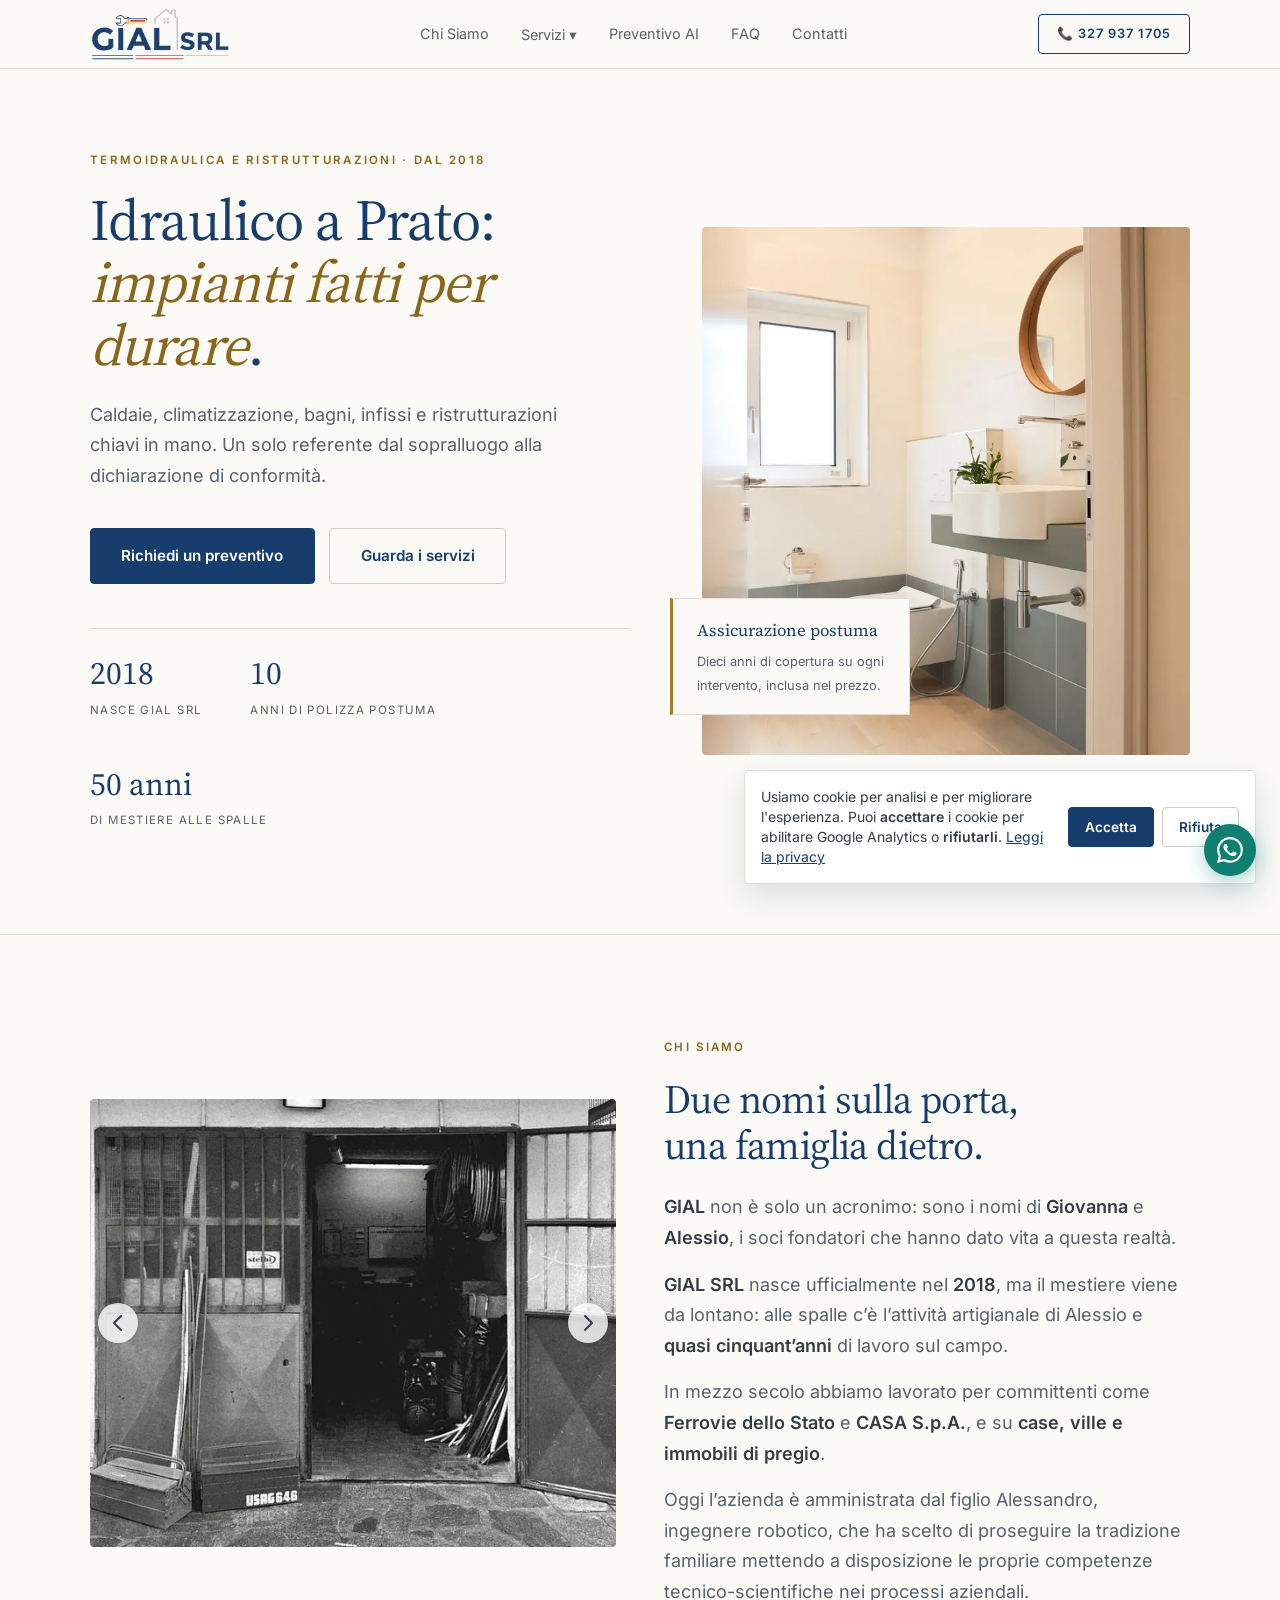
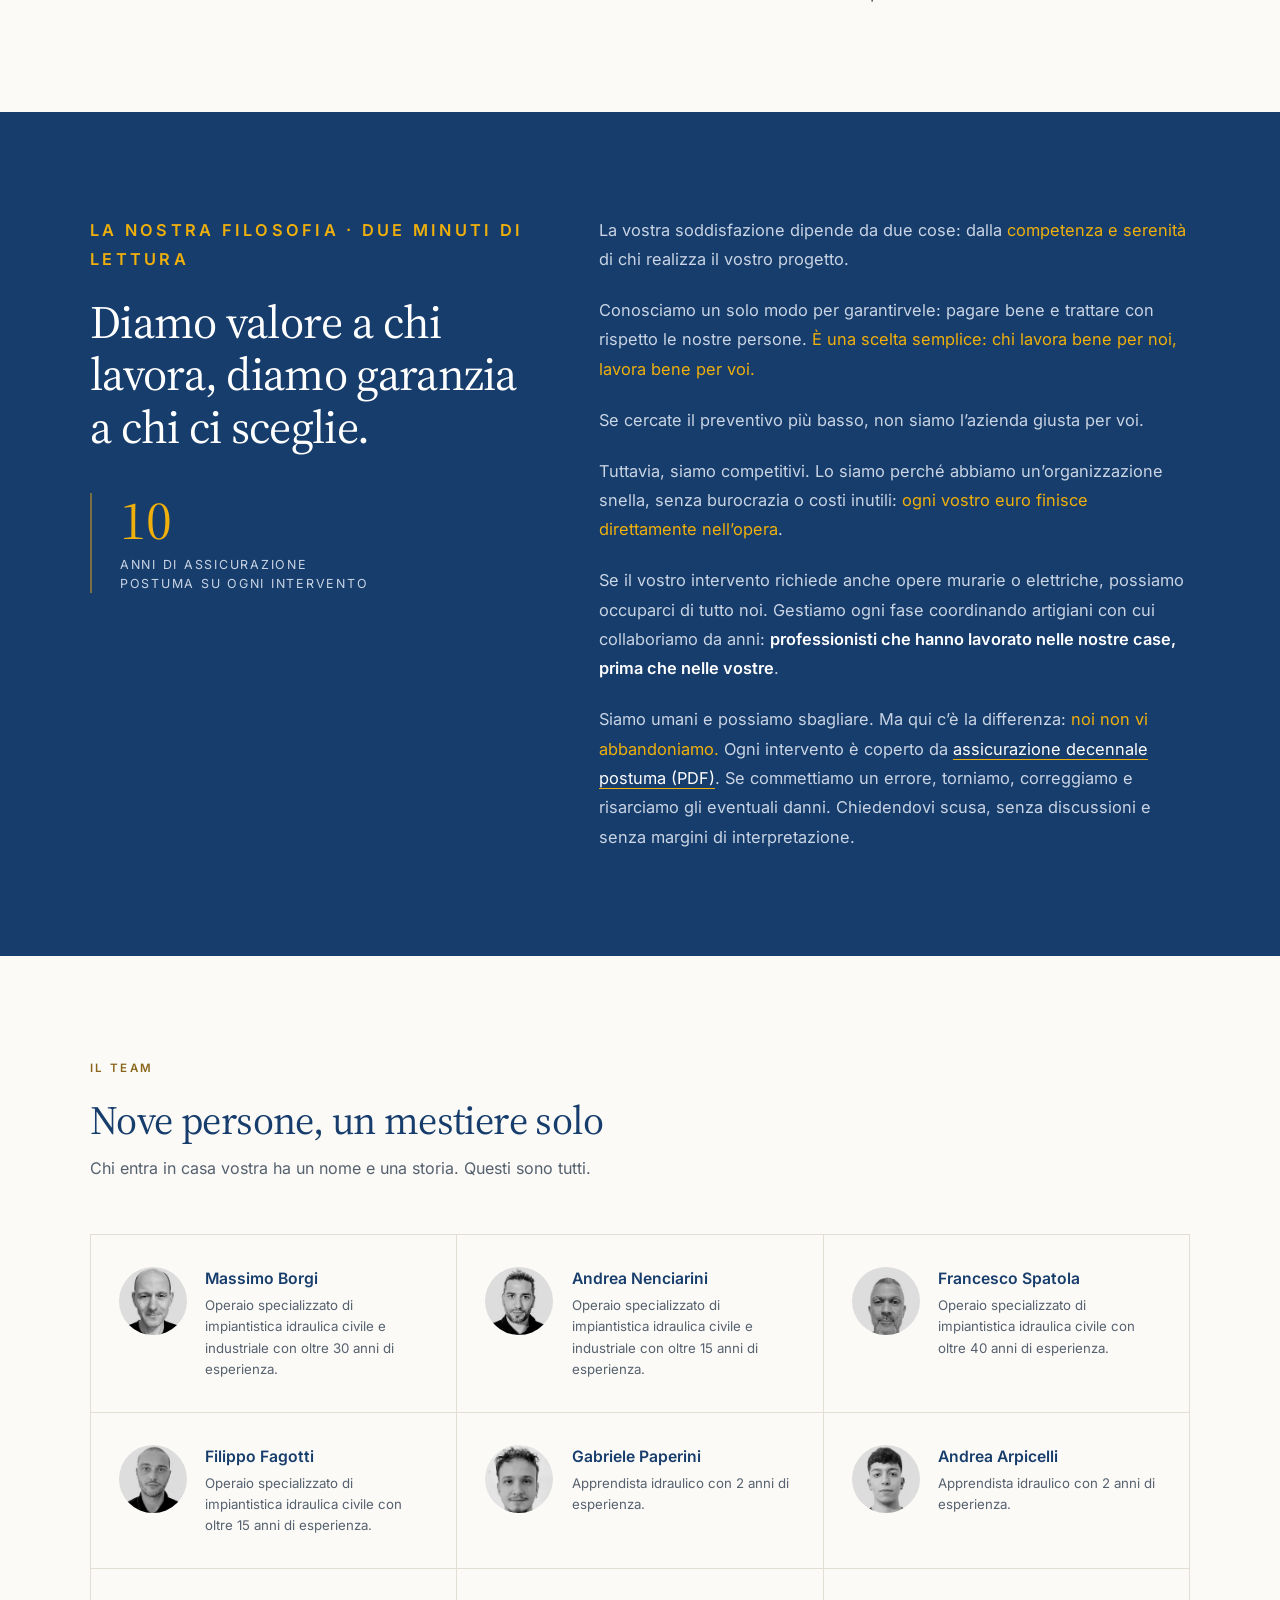
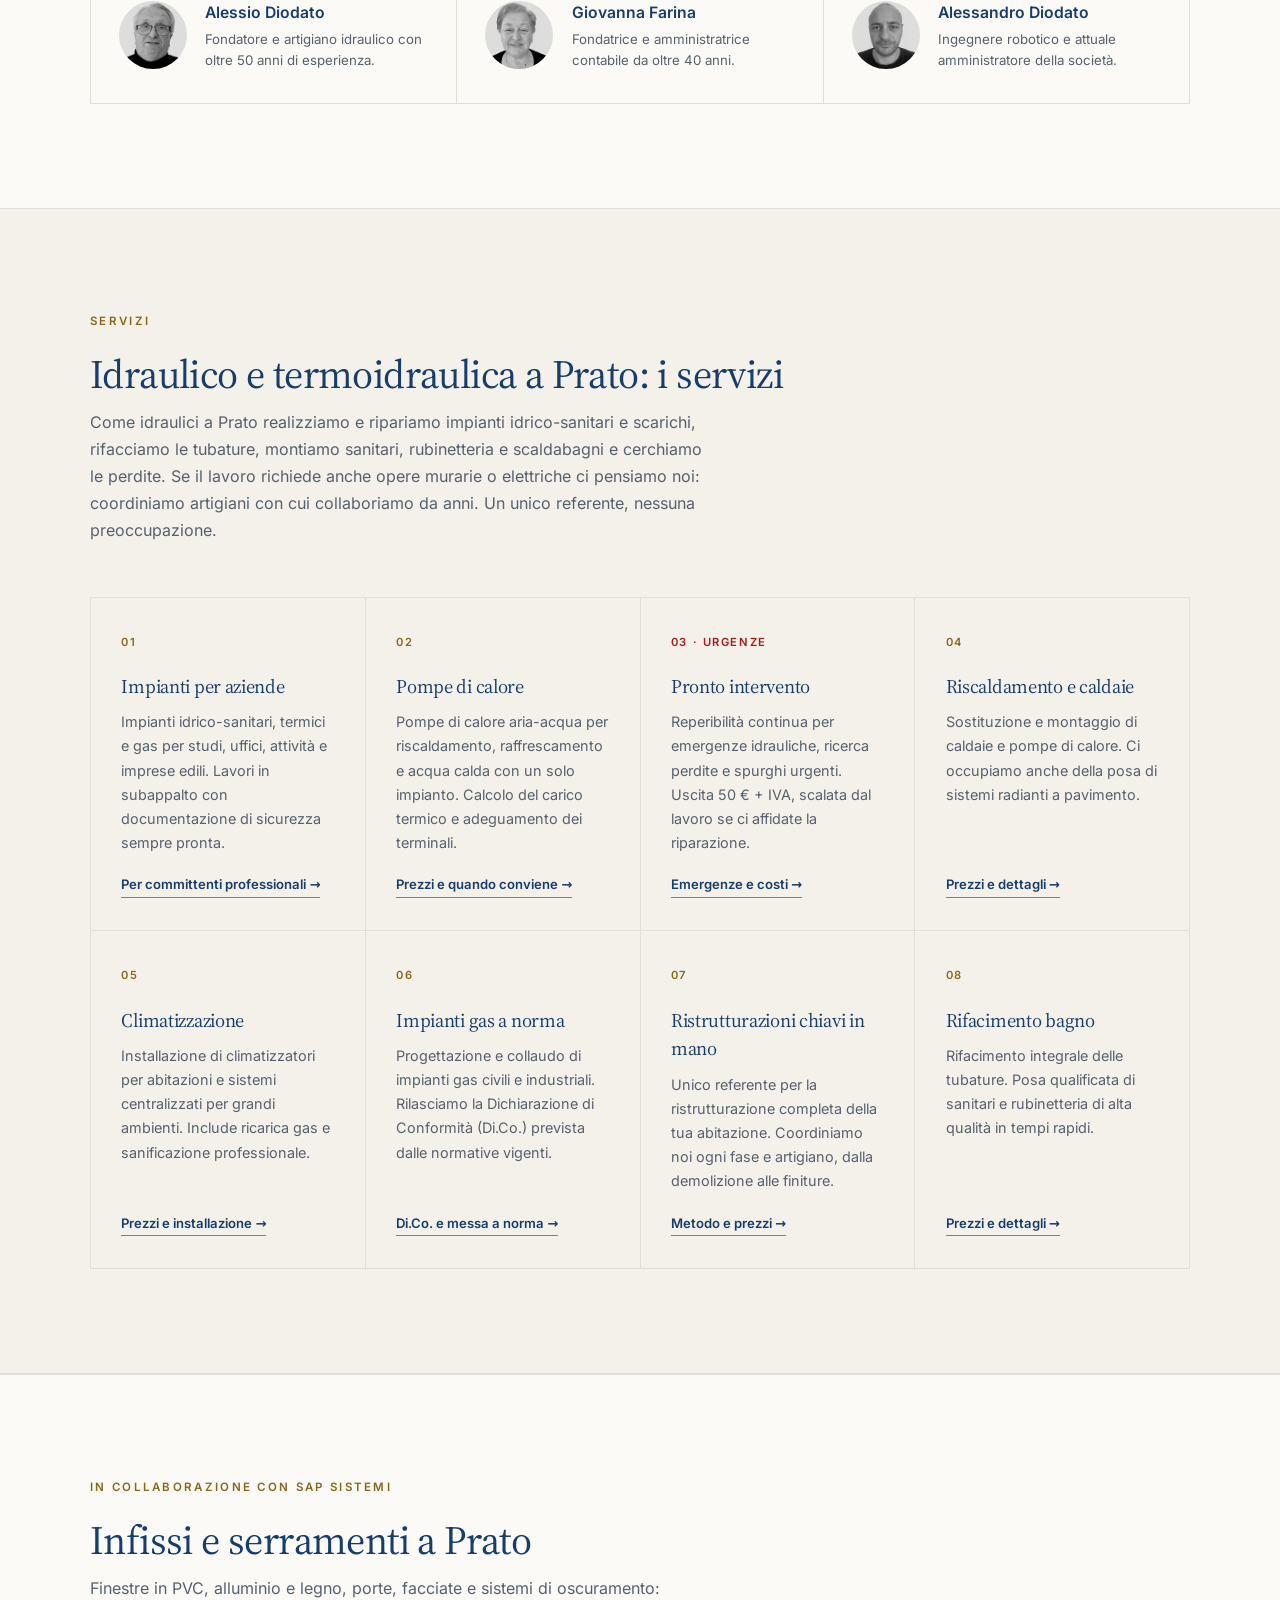
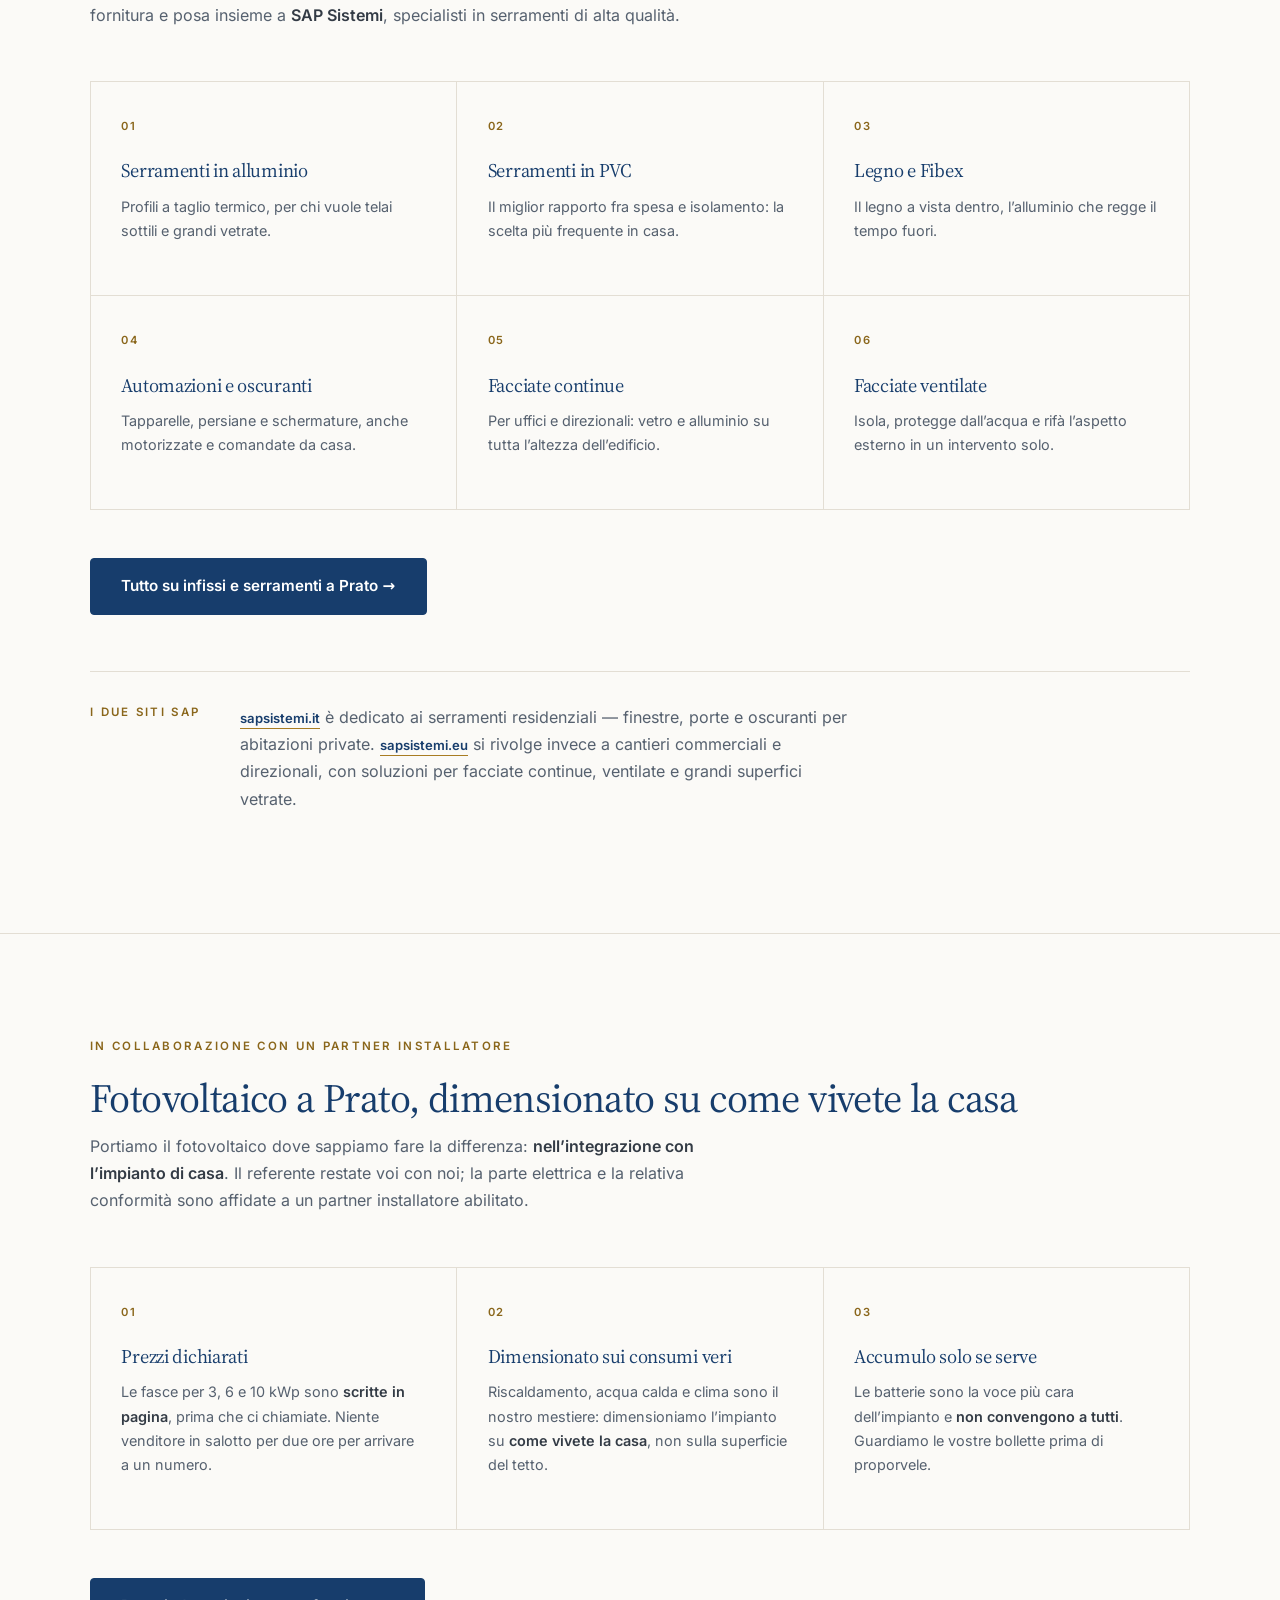
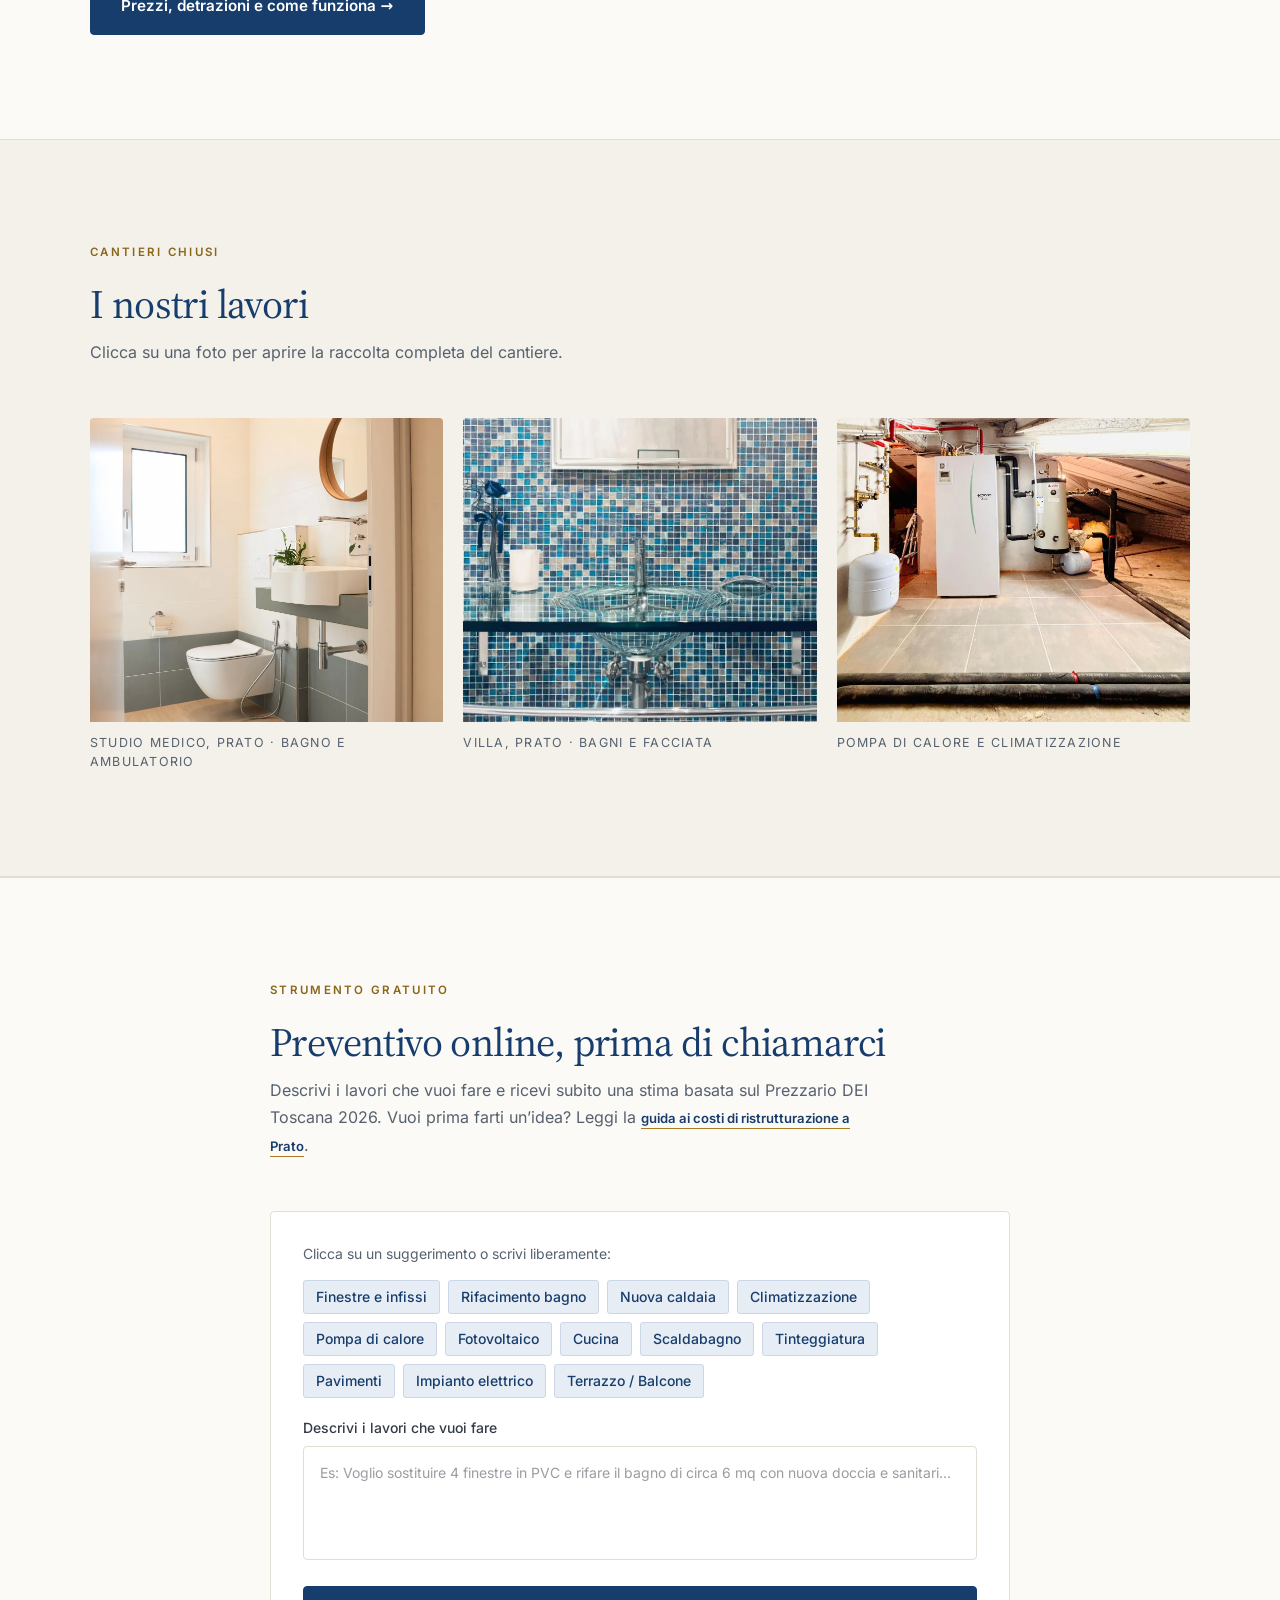
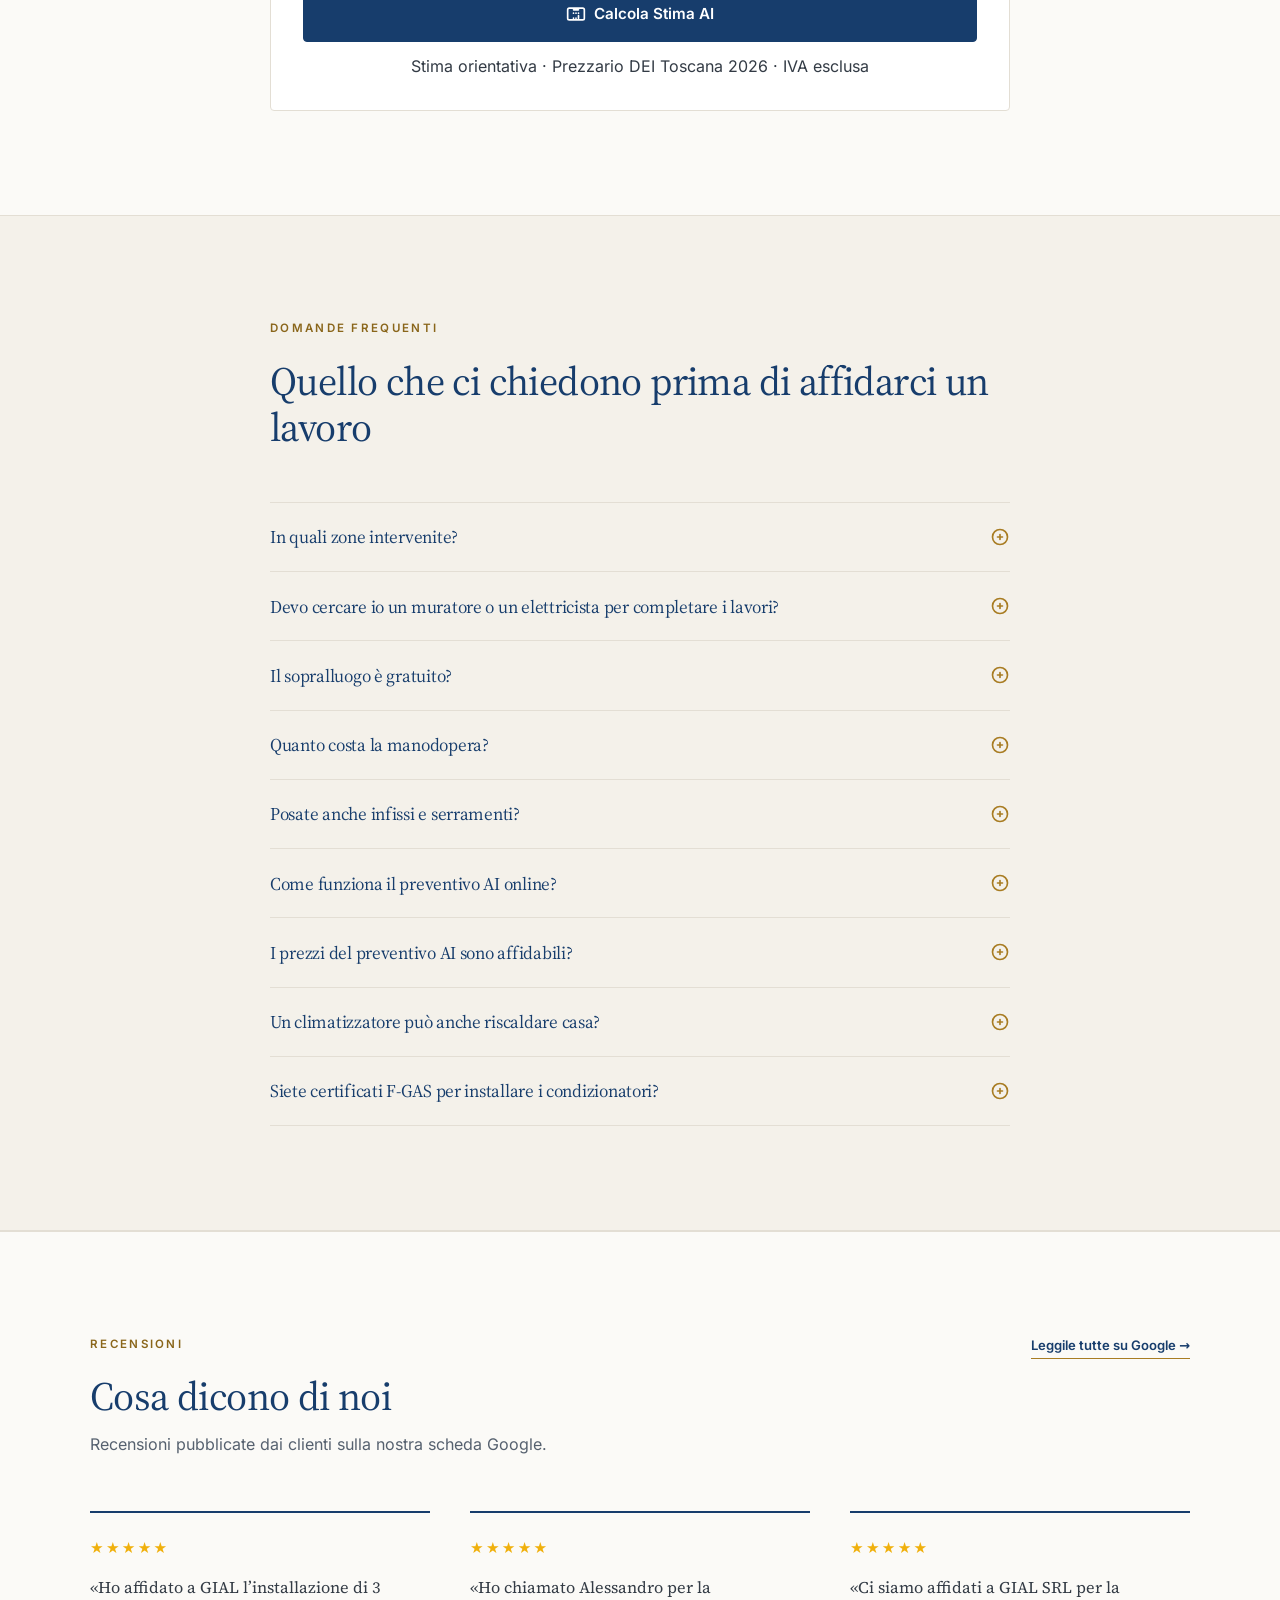
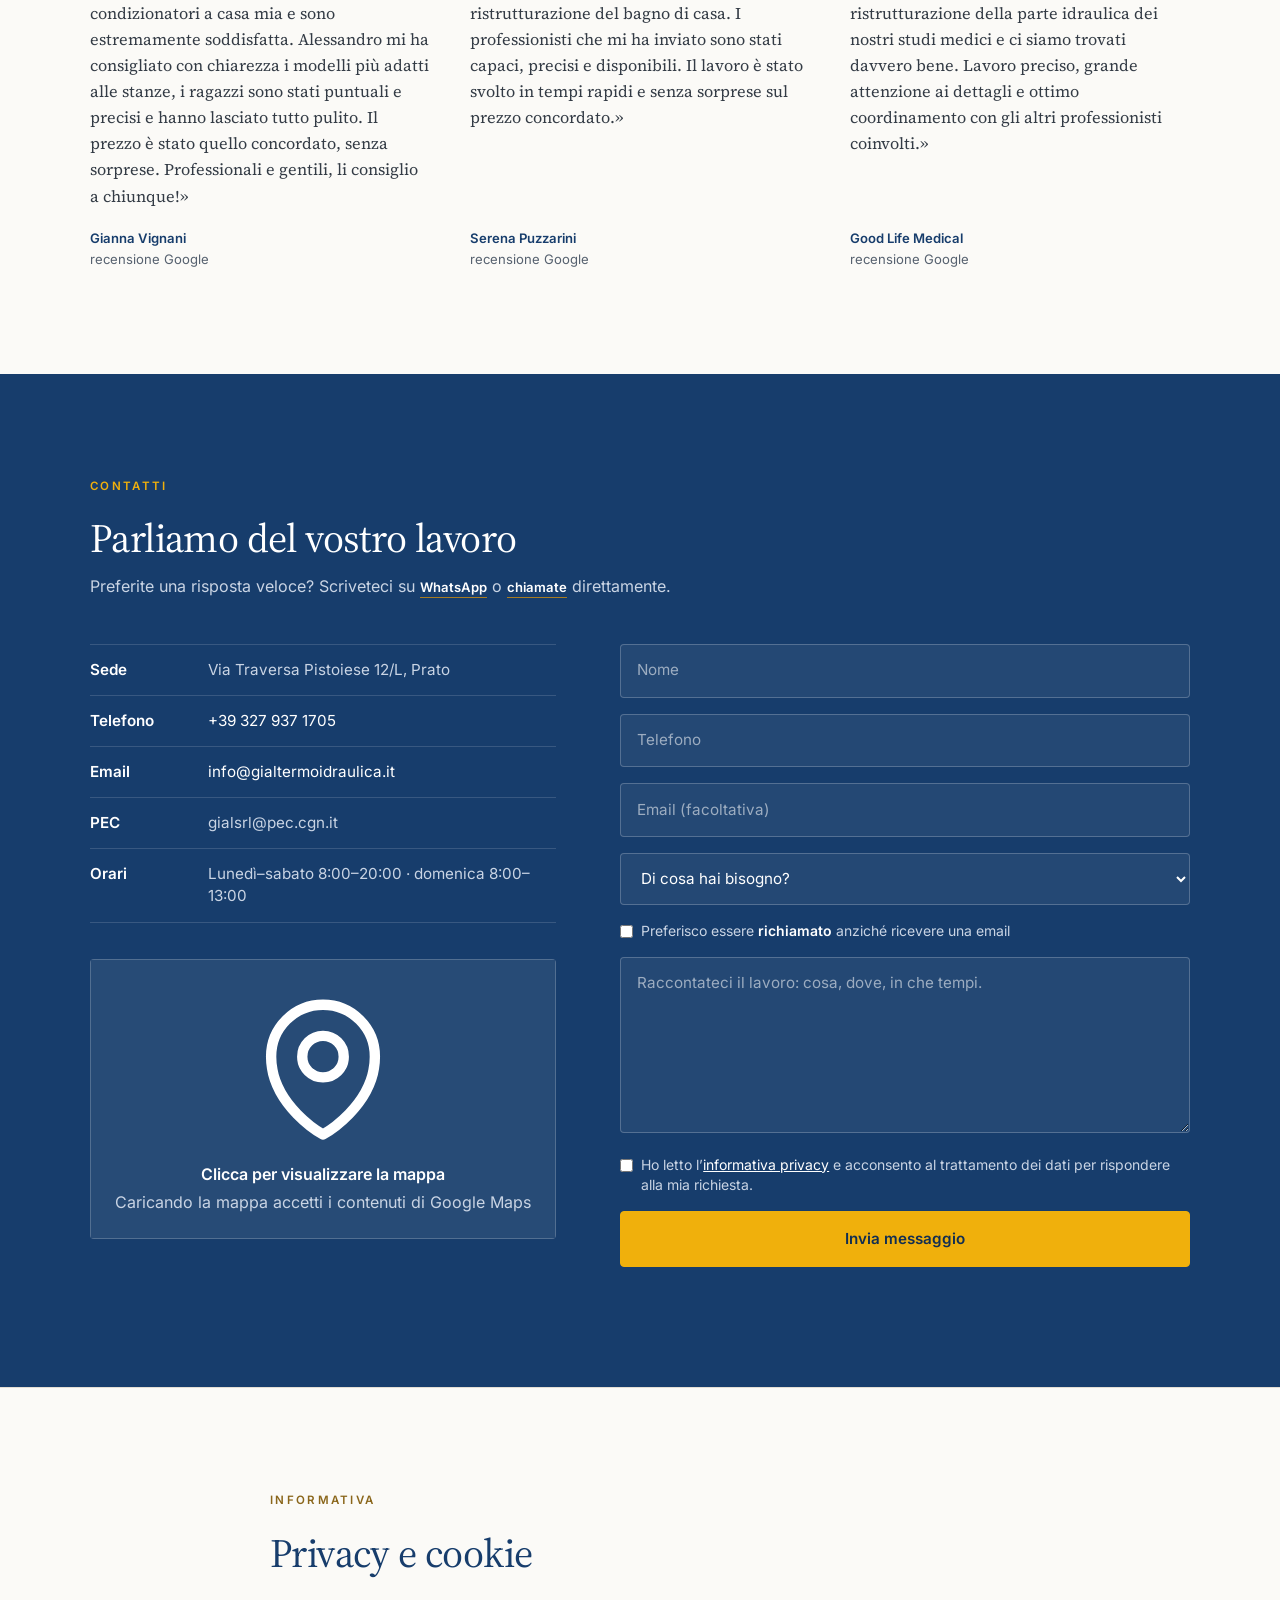
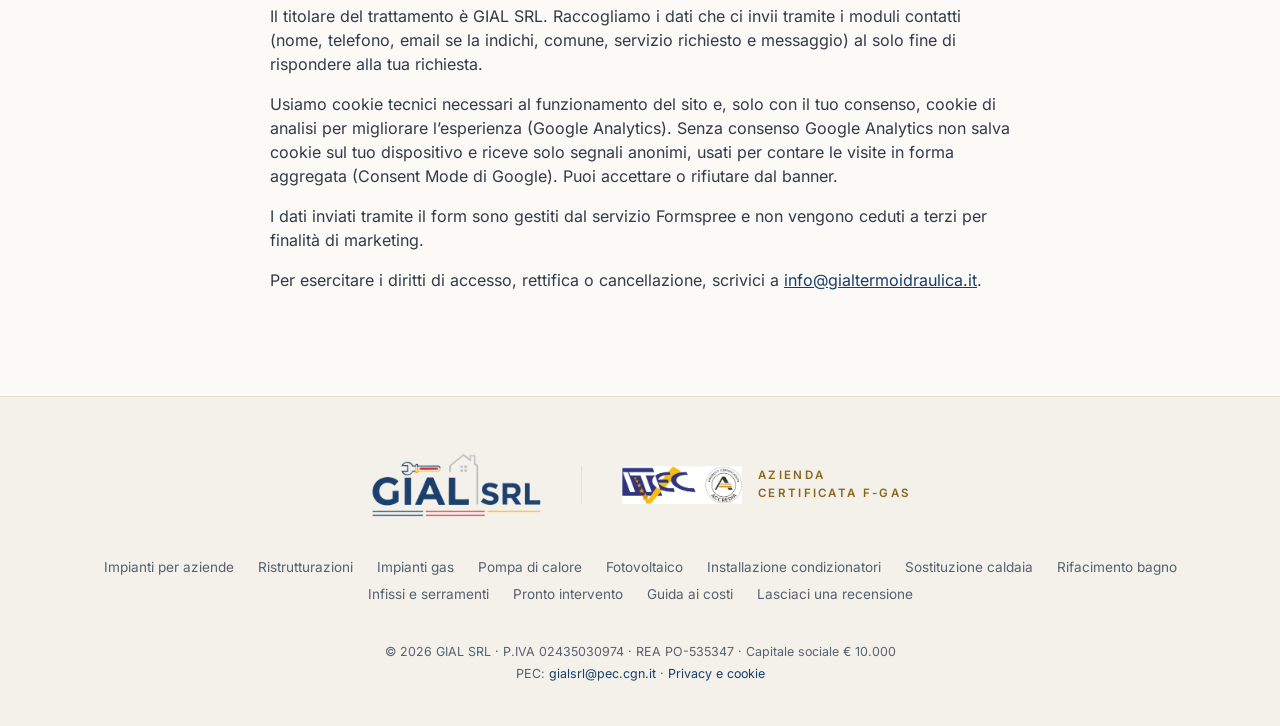
==== commit 67caa0a3: "Più contatti: modulo su ogni pagina servizio, pagina di ringraziamento e tracciamento reale - Modulo" ====
--- a/index.html
+++ b/index.html
@@ -410,6 +410,15 @@
         <!-- Cookie consent: carica gtag solo dopo consenso -->
         <script>
                 (function(){
+                // Consent Mode v2: Analytics parte sempre, ma senza cookie finché il visitatore non accetta
+                window.dataLayer = window.dataLayer || [];
+                function gtag(){dataLayer.push(arguments);} window.gtag = gtag;
+                var _gc = (document.cookie.match(/(?:^|; )gial_cookie_consent=([^;]*)/) || [])[1];
+                gtag('consent', 'default', {'analytics_storage': _gc === 'granted' ? 'granted' : 'denied', 'ad_storage': 'denied', 'ad_user_data': 'denied', 'ad_personalization': 'denied'});
+                gtag('js', new Date()); gtag('config', 'G-4QWQKJ6TL6');
+                var _gs = document.createElement('script'); _gs.async = true; _gs.src = 'https://www.googletagmanager.com/gtag/js?id=G-4QWQKJ6TL6'; document.head.appendChild(_gs);
+                if (_gc === 'granted') window.gtagLoaded = true;
+            
                     function setCookie(name,value,days){
                         var d=new Date();
                         d.setTime(d.getTime()+days*24*60*60*1000);
@@ -419,12 +428,7 @@
                         document.cookie = s;
                     }
                     function getCookie(name){var m=document.cookie.split('; ').find(row=>row.startsWith(name+'=')); return m?m.split('=')[1]:null;}
-                    function loadGtag(){ if(window.gtagLoaded) return; window.gtagLoaded = true;
-                        var s = document.createElement('script'); s.async=true; s.src='https://www.googletagmanager.com/gtag/js?id=G-4QWQKJ6TL6'; document.head.appendChild(s);
-                        window.dataLayer = window.dataLayer || [];
-                        function gtag(){dataLayer.push(arguments);} window.gtag = gtag;
-                        gtag('js', new Date()); gtag('config', 'G-4QWQKJ6TL6');
-                    }
+                    function loadGtag(){ if(window.gtagLoaded) return; window.gtagLoaded = true; window.gtag('consent', 'update', {'analytics_storage': 'granted'}); }
                     window.GIALCookieConsent = {
                         accept: function(){ setCookie('gial_cookie_consent','granted',365); loadGtag(); var b=document.getElementById('cookie-banner'); if(b) b.classList.add('hidden');},
                         decline: function(){ setCookie('gial_cookie_consent','denied',365); var b=document.getElementById('cookie-banner'); if(b) b.classList.add('hidden');}
@@ -493,7 +497,7 @@
                         </svg>
                     </button>
                     <a href="tel:+393279371705" onclick="if(window.gtag){ gtag('event','click_call',{'posizione':'nav_home'}); }" class="md:hidden" style="background:var(--g-navy);color:#fff;padding:.6rem 1.1rem;font-size:.85rem;font-weight:600;border-radius:4px" aria-label="Chiama ora GIAL SRL">Chiama ora</a>
-                    <button id="callBtn" onclick="if(window.gtag){ gtag('event','open_call_modal',{'posizione':'pulsante_chiama_ora'});}else{window.addEventListener('gtagLoaded', function(){ gtag('event','open_call_modal',{'posizione':'pulsante_chiama_ora'}); }, {once:true}); }" class="hidden md:block g-nav-phone" aria-label="Chiama ora: mostra il numero di telefono">Chiama ora</button>
+                    <a href="tel:+393279371705" onclick="if(window.gtag){ gtag('event','click_call',{'posizione':'nav_desktop_home'}); }" class="hidden md:block g-nav-phone" aria-label="Chiama GIAL SRL al 327 937 1705">📞 327 937 1705</a>
                 </div>
             </div>
             <div id="mobileMenu" class="hidden md:hidden border-t border-gray-200 py-2" role="navigation" aria-label="Menu mobile">
@@ -1301,14 +1305,14 @@
             <div class="g-section-head" style="margin-bottom:2.75rem">
                 <p class="g-eyebrow">Contatti</p>
                 <h2 class="g-h2" id="contatti-heading" style="color:#fff">Parliamo del vostro lavoro</h2>
-                <p class="g-h2-sub" style="color:#C9D4E4">Preferite una risposta veloce? Scriveteci su <a href="https://wa.me/393279371705" onclick="if(window.gtag) { gtag('event', 'click_whatsapp', {'posizione': 'testo_contatti'}); }" class="g-card-link" style="color:#fff" target="_blank" rel="noopener">WhatsApp</a> o <a href="tel:+393279371705" onclick="if(window.gtag){ gtag('event','click_call',{'posizione':'testo_contatti'});}else{window.addEventListener('gtagLoaded', function(){ gtag('event','click_call',{'posizione':'testo_contatti'}); }, {once:true}); }" class="g-card-link" style="color:#fff">chiamate</a> direttamente.</p>
+                <p class="g-h2-sub" style="color:#C9D4E4">Preferite una risposta veloce? Scriveteci su <a href="https://wa.me/393279371705?text=Ciao%2C%20vi%20scrivo%20dal%20sito%20GIAL." onclick="if(window.gtag) { gtag('event', 'click_whatsapp', {'posizione': 'testo_contatti'}); }" class="g-card-link" style="color:#fff" target="_blank" rel="noopener">WhatsApp</a> o <a href="tel:+393279371705" onclick="if(window.gtag){ gtag('event','click_call',{'posizione':'testo_contatti'});}else{window.addEventListener('gtagLoaded', function(){ gtag('event','click_call',{'posizione':'testo_contatti'}); }, {once:true}); }" class="g-card-link" style="color:#fff">chiamate</a> direttamente.</p>
             </div>
             <div class="g-contact-grid">
                 <div>
                     <ul class="g-contact-list">
                         <li><b>Sede</b><span>Via Traversa Pistoiese 12/L, Prato</span></li>
                         <li><b>Telefono</b><span><a href="tel:+393279371705" onclick="if(window.gtag){ gtag('event','click_call',{'posizione':'sezione_contatti'});}else{window.addEventListener('gtagLoaded', function(){ gtag('event','click_call',{'posizione':'sezione_contatti'}); }, {once:true}); }">+39 327 937 1705</a></span></li>
-                        <li><b>Email</b><span>info@gialtermoidraulica.it</span></li>
+                        <li><b>Email</b><span><a href="mailto:info@gialtermoidraulica.it">info@gialtermoidraulica.it</a></span></li>
                         <li><b>PEC</b><span>gialsrl@pec.cgn.it</span></li>
                         <li><b>Orari</b><span>Luned&igrave;&ndash;sabato 8:00&ndash;20:00 &middot; domenica 8:00&ndash;13:00</span></li>
                     </ul>
@@ -1335,15 +1339,35 @@
                     }
                     </script>
                 </div>
-                <form class="space-y-4" action="https://formspree.io/f/mvzgnwnp" method="POST" aria-labelledby="contatti-heading" id="contact-form">
+                <form class="space-y-4" action="https://formspree.io/f/mvzgnwnp" method="POST" aria-labelledby="contatti-heading" id="contact-form" data-gial-lead="form_home">
+                    <input type="hidden" name="pagina" value="home">
+                    <input type="hidden" name="_subject" value="[Sito] Richiesta dalla home">
+                    <div class="g-hp" aria-hidden="true"><label>Lascia vuoto <input type="text" name="_gotcha" tabindex="-1" autocomplete="off"></label></div>
+
                     <label for="nome" class="sr-only">Nome</label>
-                    <input id="nome" type="text" name="nome" placeholder="Nome" required class="g-field">
-
-                    <label for="email" class="sr-only">Email</label>
-                    <input id="email" type="email" name="email" placeholder="Email" required class="g-field">
+                    <input id="nome" type="text" name="nome" placeholder="Nome" autocomplete="name" required class="g-field">
 
                     <label for="telefono" class="sr-only">Telefono</label>
-                    <input id="telefono" type="tel" name="telefono" placeholder="Telefono (per risponderti prima)" inputmode="tel" autocomplete="tel" class="g-field">
+                    <input id="telefono" type="tel" name="telefono" placeholder="Telefono" inputmode="tel" autocomplete="tel" required class="g-field">
+
+                    <label for="email" class="sr-only">Email (facoltativa)</label>
+                    <input id="email" type="email" name="email" placeholder="Email (facoltativa)" autocomplete="email" class="g-field">
+
+                    <label for="servizio" class="sr-only">Di cosa hai bisogno</label>
+                    <select id="servizio" name="servizio" required class="g-field">
+                        <option value="" selected disabled>Di cosa hai bisogno?</option>
+                        <option>Riparazione o pronto intervento</option>
+                        <option>Rifacimento bagno</option>
+                        <option>Sostituzione caldaia</option>
+                        <option>Climatizzazione</option>
+                        <option>Pompa di calore</option>
+                        <option>Fotovoltaico</option>
+                        <option>Infissi e serramenti</option>
+                        <option>Impianto gas</option>
+                        <option>Ristrutturazione</option>
+                        <option>Impianti per aziende o cantieri</option>
+                        <option>Altro</option>
+                    </select>
 
                     <div class="flex items-start gap-2 text-left">
                         <input id="richiamami" type="checkbox" name="preferisce_essere_richiamato" value="s&igrave;" class="mt-1 shrink-0">
@@ -1358,7 +1382,8 @@
                         <label for="privacy-consent" class="text-sm" style="color:#C9D4E4">Ho letto l&rsquo;<a href="#privacy" style="color:#fff;text-decoration:underline">informativa privacy</a> e acconsento al trattamento dei dati per rispondere alla mia richiesta.</label>
                     </div>
 
-                    <button type="submit" onclick="if(window.gtag){ gtag('event','send_message',{'event_category':'conversion','event_label':'form_contatti_submit'});}else{window.addEventListener('gtagLoaded', function(){ gtag('event','send_message',{'event_category':'conversion','event_label':'form_contatti_submit'}); }, {once:true}); }" class="w-full g-btn g-btn-gold">Invia messaggio</button>
+                    <button type="submit" class="w-full g-btn g-btn-gold">Invia messaggio</button>
+                    <p class="g-lead-msg" aria-live="polite"></p>
                 </form>
             </div>
         </div>
@@ -1369,10 +1394,10 @@
             <p class="g-eyebrow">Informativa</p>
             <h2 class="g-h2" style="margin-bottom:1.75rem">Privacy e cookie</h2>
             <p class="text-gray-700 mb-4">
-                Il titolare del trattamento è GIAL SRL. Raccogliamo i dati che ci invii tramite il modulo contatti (nome, email, messaggio) al solo fine di rispondere alla tua richiesta.
+                Il titolare del trattamento è GIAL SRL. Raccogliamo i dati che ci invii tramite i moduli contatti (nome, telefono, email se la indichi, comune, servizio richiesto e messaggio) al solo fine di rispondere alla tua richiesta.
             </p>
             <p class="text-gray-700 mb-4">
-                Usiamo cookie tecnici necessari al funzionamento del sito e, solo con il tuo consenso, cookie di analisi per migliorare l’esperienza (Google Analytics). Puoi accettare o rifiutare dal banner.
+                Usiamo cookie tecnici necessari al funzionamento del sito e, solo con il tuo consenso, cookie di analisi per migliorare l’esperienza (Google Analytics). Senza consenso Google Analytics non salva cookie sul tuo dispositivo e riceve solo segnali anonimi, usati per contare le visite in forma aggregata (Consent Mode di Google). Puoi accettare o rifiutare dal banner.
             </p>
             <p class="text-gray-700 mb-4">
                 I dati inviati tramite il form sono gestiti dal servizio Formspree e non vengono ceduti a terzi per finalità di marketing.
@@ -1416,33 +1441,6 @@
             </p>
         </div>
 
-        <!-- Modale numero di telefono -->
-        <div id="callModal" class="fixed inset-0 bg-black/40 flex items-center justify-center z-50 hidden">
-                <div class="bg-white p-8 max-w-xs w-full text-center" style="border-radius:4px;box-shadow:0 20px 50px rgba(23,61,108,.25)">
-                        <h3 class="g-h2" style="font-size:1.4rem;margin-bottom:1rem">Chiama GIAL SRL</h3>
-                        <p class="mb-4 text-gray-800">Numero di telefono:</p>
-                        <a href="tel:+393279371705" onclick="if(window.gtag){ gtag('event','click_call',{'posizione':'modale'});}else{window.addEventListener('gtagLoaded', function(){ gtag('event','click_call',{'posizione':'modale'}); }, {once:true}); }" class="text-lg font-bold text-blue-700 block mb-4">+39 327 937 1705</a>
-                        <button id="closeModal" class="g-btn g-btn-outline" style="padding:.5rem 1.25rem;font-size:.85rem">Chiudi</button>
-                </div>
-        </div>
-
-        <script>
-            const callBtn = document.getElementById('callBtn');
-            const callModal = document.getElementById('callModal');
-            const closeModal = document.getElementById('closeModal');
-            if(callBtn && callModal && closeModal) {
-                callBtn.addEventListener('click', function() {
-                    callModal.classList.remove('hidden');
-                });
-                closeModal.addEventListener('click', function() {
-                    callModal.classList.add('hidden');
-                });
-                // Chiudi modale cliccando fuori
-                callModal.addEventListener('click', function(e) {
-                    if(e.target === callModal) callModal.classList.add('hidden');
-                });
-            }
-        </script>
         <script>
         (function(){
             const banner = document.getElementById('cookie-banner');
@@ -1456,7 +1454,7 @@
         </script>
     </footer>
 
-    <a href="https://wa.me/393279371705" 
+    <a href="https://wa.me/393279371705?text=Ciao%2C%20vi%20scrivo%20dal%20sito%20GIAL." 
        onclick="if(window.gtag){ gtag('event','click_whatsapp',{'event_category':'contatti','event_label':'pulsante_fisso'});}else{window.addEventListener('gtagLoaded', function(){ gtag('event','click_whatsapp',{'event_category':'contatti','event_label':'pulsante_fisso'}); }, {once:true}); }" 
        class="hidden md:flex fixed bottom-6 right-6 text-white rounded-full z-50 items-center justify-center" style="width:52px;height:52px;background:#0F7F72;box-shadow:0 6px 20px rgba(15,127,114,.35)" target="_blank" rel="noopener" aria-label="Contattaci su WhatsApp">
         <svg xmlns="http://www.w3.org/2000/svg" width="26" height="26" fill="currentColor" viewBox="0 0 16 16">
@@ -2208,7 +2206,8 @@
     <!-- Barra fissa mobile: chiamata diretta -->
     <div class="call-bar flex" style="background:#fff;border-top:1px solid var(--g-line);box-shadow:0 -4px 16px rgba(23,61,108,.1)">
         <a href="tel:+393279371705" onclick="if(window.gtag){ gtag('event','click_call',{'posizione':'barra_fissa_mobile_home'}); }" class="flex-1 text-white py-3 font-semibold text-center" style="background:var(--g-navy)" aria-label="Chiama ora GIAL SRL">Chiama ora</a>
-        <a href="https://wa.me/393279371705" target="_blank" rel="noopener" onclick="if(window.gtag){ gtag('event','click_whatsapp',{'posizione':'barra_fissa_mobile_home'}); }" class="flex-1 text-white py-3 font-semibold text-center" style="background:#0F7F72" aria-label="Scrivici su WhatsApp">WhatsApp</a>
+        <a href="https://wa.me/393279371705?text=Ciao%2C%20vi%20scrivo%20dal%20sito%20GIAL." target="_blank" rel="noopener" onclick="if(window.gtag){ gtag('event','click_whatsapp',{'posizione':'barra_fissa_mobile_home'}); }" class="flex-1 text-white py-3 font-semibold text-center" style="background:#0F7F72" aria-label="Scrivici su WhatsApp">WhatsApp</a>
     </div>
+    <script src="/js/gial-lead.js" defer></script>
 </body>
 </html>
--- a/css/gial-studio.css
+++ b/css/gial-studio.css
@@ -1011,3 +1011,20 @@
     #cookie-banner { flex-wrap: wrap; gap: 0.6rem; padding: 0.75rem 0.9rem; }
     #cookie-banner > div:first-child { flex-basis: 100%; font-size: 0.8rem; line-height: 1.45; }
 }
+
+/* Modulo "ti richiamiamo noi" sulle pagine servizio e in home */
+.g-lead-box { max-width: 36rem; margin: 0 auto 2.25rem; text-align: left; border: 1px solid rgba(255, 255, 255, .2); border-radius: var(--g-radius); padding: 1.75rem; }
+.g-lead-title { font-weight: 600; font-size: 1.15rem; color: #fff; margin: 0 0 .35rem; }
+.g-lead-sub { color: #C9D4E4; font-size: .92rem; margin: 0 0 1.25rem; }
+.g-lead-form { display: grid; gap: .75rem; }
+.g-lead-form textarea.g-field { min-height: 6rem; }
+.g-lead-row { display: grid; grid-template-columns: 1fr 1fr; gap: .75rem; }
+@media (max-width: 560px) { .g-lead-row { grid-template-columns: 1fr; } }
+.g-lead-check { display: flex; gap: .5rem; align-items: flex-start; font-size: .85rem; color: #C9D4E4; }
+.g-lead-check input { margin-top: .2rem; flex-shrink: 0; }
+.g-lead-msg { font-size: .9rem; color: #ffd77a; margin: 0; }
+.g-lead-msg:empty { display: none; }
+.g-hp { position: absolute; left: -9999px; width: 1px; height: 1px; overflow: hidden; }
+select.g-field option { color: #173D6C; background: #fff; }
+.g-nav-num { display: none; }
+@media (min-width: 768px) { .g-nav-num { display: inline; } .g-nav-txt { display: none; } }
